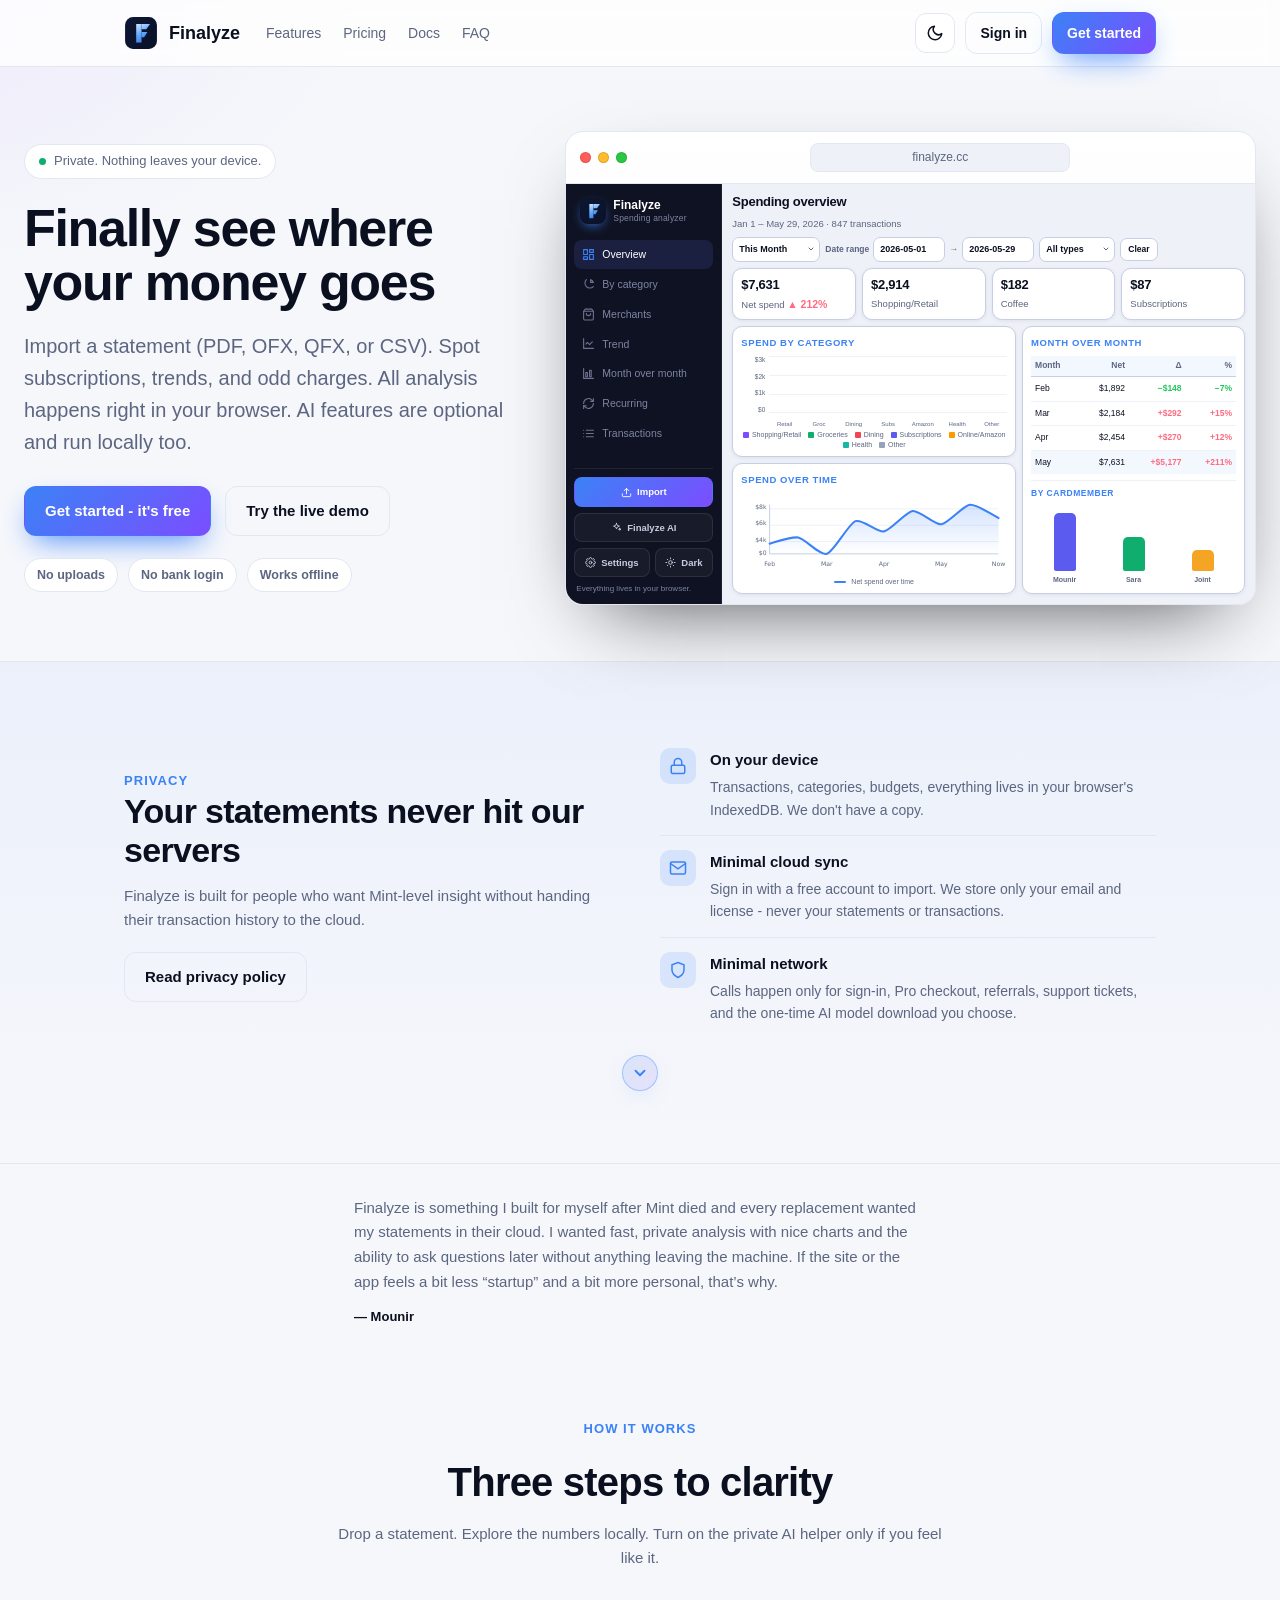
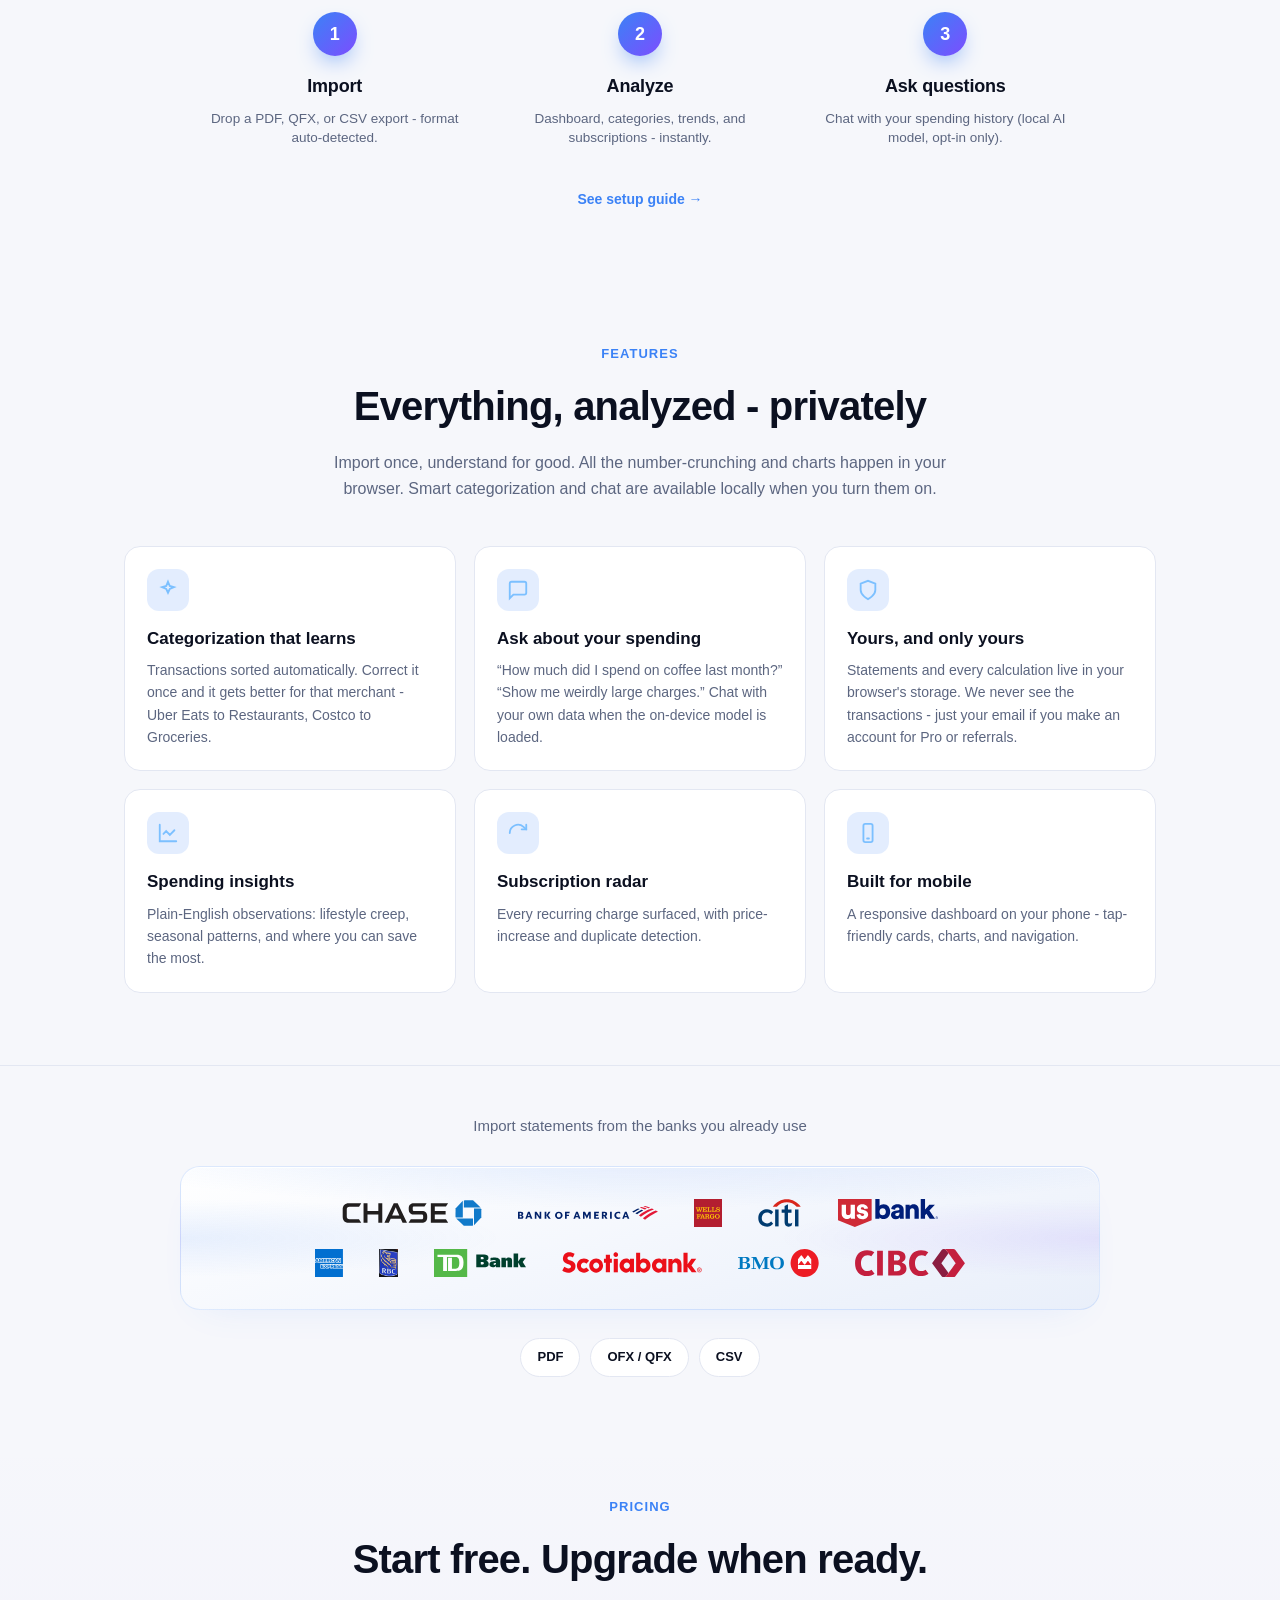
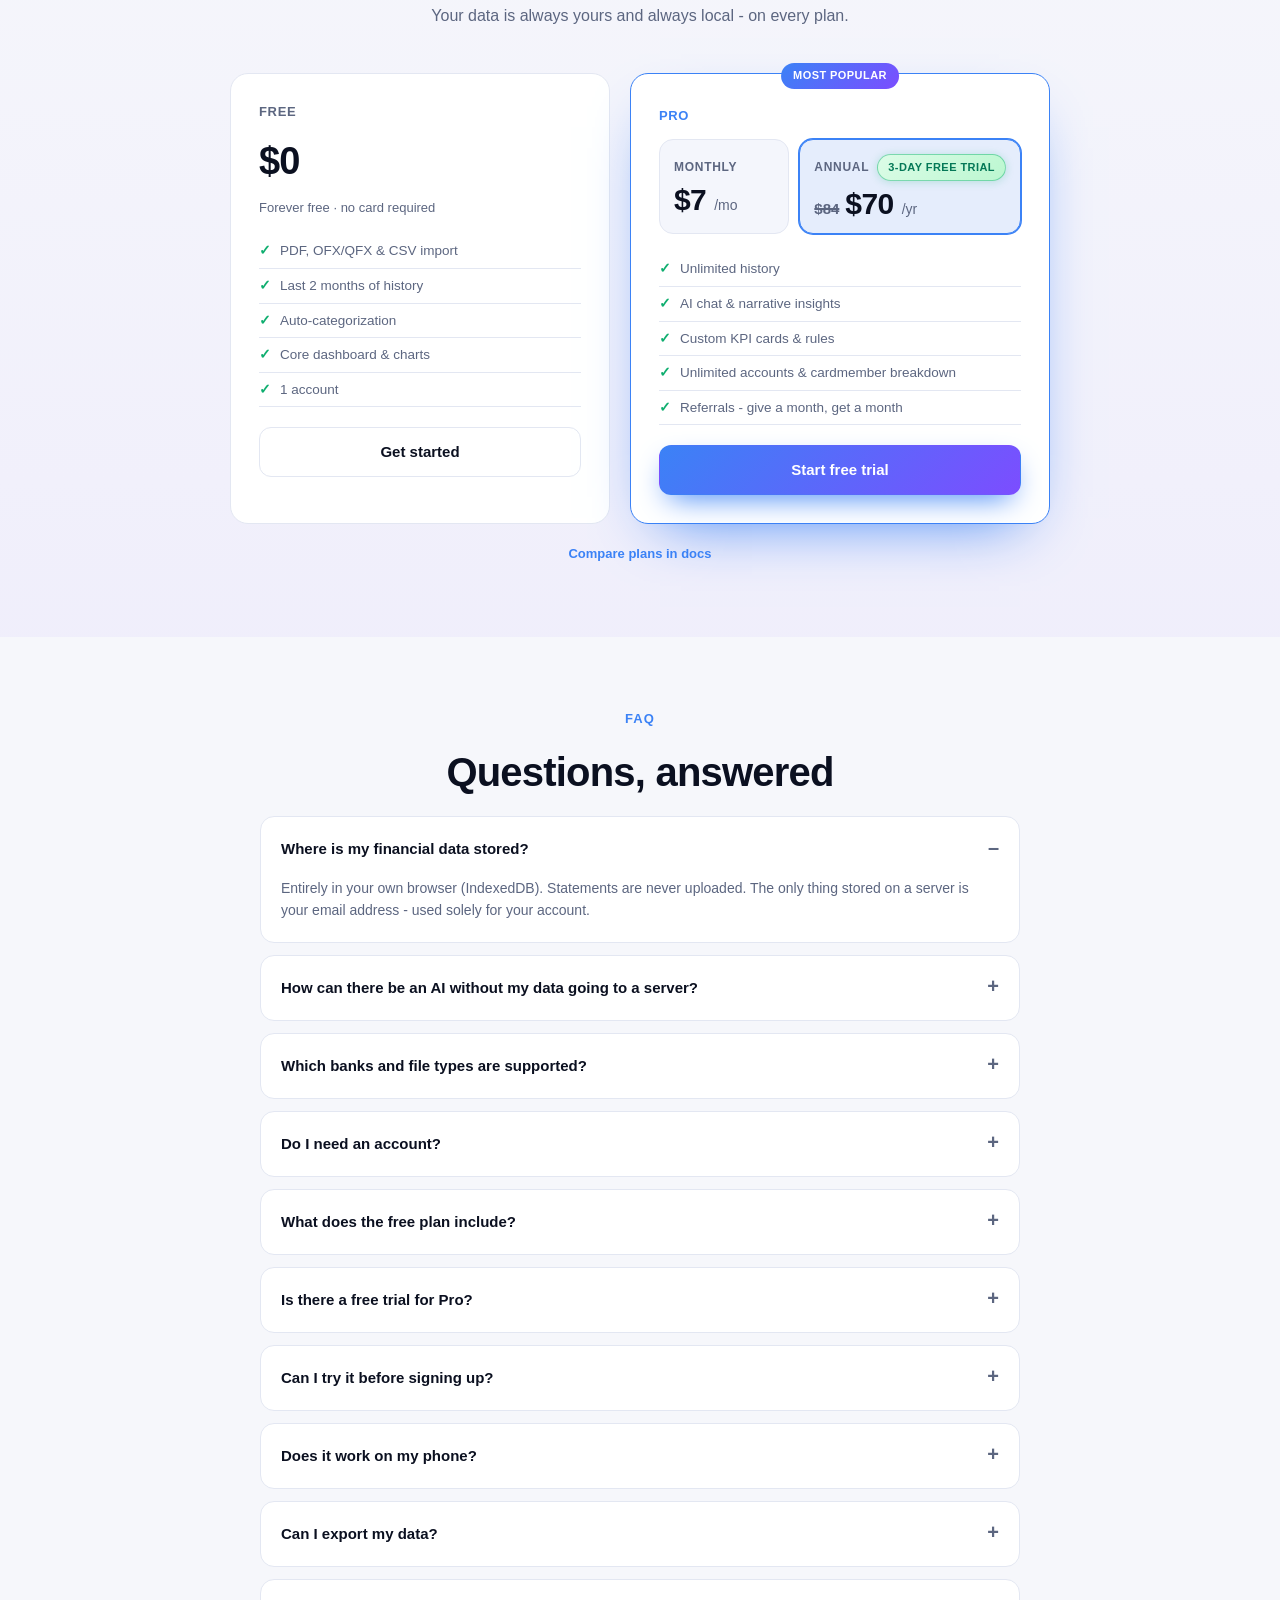
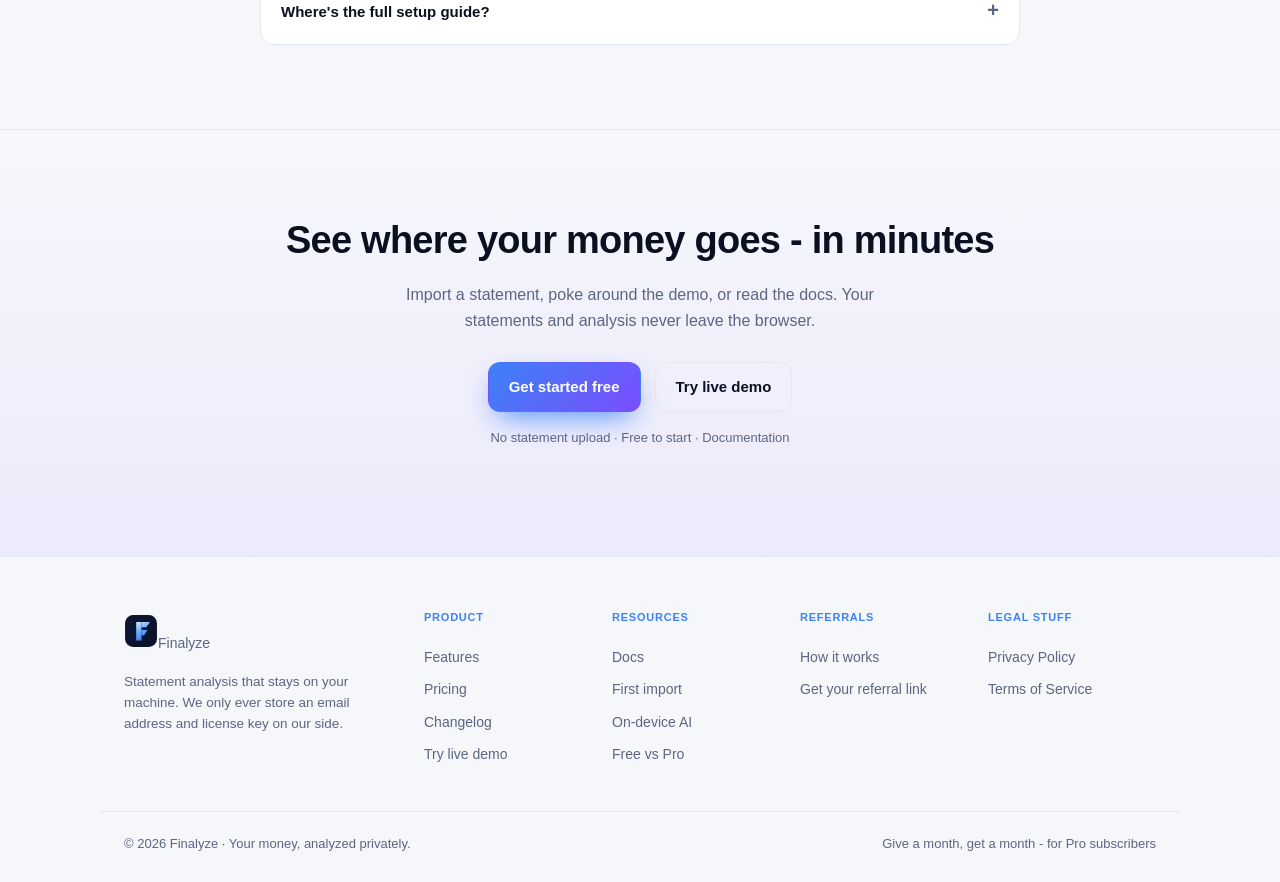
==== index.html @ c2f17f5c "Humanize copy and add maker presence to reduce "AI-generated" perception - Rewrote hero, features, F" ====
<!DOCTYPE html>
<html lang="en">
<head>
  <meta charset="UTF-8" />
  <meta name="viewport" content="width=device-width, initial-scale=1.0" />
  <title>Finalyze - Understand your spending, privately</title>
  <link rel="icon" type="image/svg+xml" href="assets/icon.svg" />
  <meta name="description" content="Analyze your spending from bank and credit card statements. Everything stays on your device - no uploads, no cloud analysis. Optional on-device AI for categorization and insights when you want it." />
  <link rel="canonical" href="https://finalyze.cc/" />
  <meta property="og:title" content="Finalyze - Understand your spending, privately" />
  <meta property="og:description" content="Analyze your spending from bank and credit card statements. Everything stays on your device - no uploads, no cloud analysis. Optional on-device AI for categorization and insights when you want it." />
  <meta property="og:url" content="https://finalyze.cc/" />
  <meta property="og:type" content="website" />
  <meta property="og:image" content="https://finalyze.cc/assets/og.jpg" />
  <meta property="og:image:width" content="1024" />
  <meta property="og:image:height" content="537" />
  <meta property="og:image:alt" content="Finalyze spending dashboard" />
  <meta name="twitter:card" content="summary_large_image" />
  <meta name="twitter:title" content="Finalyze - Understand your spending, privately" />
  <meta name="twitter:description" content="Analyze your spending from bank and credit card statements. Everything stays on your device - no uploads, no cloud analysis. Optional on-device AI for categorization and insights when you want it." />
  <meta name="twitter:image:alt" content="Finalyze spending dashboard" />
  <meta name="twitter:image" content="https://finalyze.cc/assets/og.jpg" />
  <meta name="twitter:image:alt" content="Finalyze - Local AI Spending Analyzer" />
  <meta http-equiv="Content-Security-Policy" content="default-src 'self'; script-src 'self' 'unsafe-inline'; style-src 'self' 'unsafe-inline'; img-src 'self' data:; connect-src 'self' https://*.supabase.co wss://*.supabase.co https://buy.stripe.com https://billing.stripe.com; frame-src https://buy.stripe.com https://billing.stripe.com; base-uri 'self'; form-action 'self'; object-src 'none'" />
  <meta http-equiv="X-Frame-Options" content="SAMEORIGIN" />
  <meta name="referrer" content="strict-origin-when-cross-origin" />
  <meta http-equiv="Permissions-Policy" content="camera=(), microphone=(), geolocation=()" />
  <link rel="stylesheet" href="landing.css?v=15" />
  <!-- hero v7: side-by-side demo with interactive easter-egg chat -->
  <style>
    .appdemo .ad-window {
      display: grid !important;
      grid-template-columns: 156px minmax(0, 1fr) !important;
      align-items: stretch !important;
      height: 420px !important;
      min-height: 420px !important;
      max-height: 420px !important;
      overflow: hidden !important;
      background: #eef1f8 !important;
    }
    .appdemo .ad-side {
      display: flex !important;
      flex-direction: column !important;
      gap: 4px !important;
      background: #0f1222 !important;
      color: #c7cbe0 !important;
      border-right: 1px solid rgba(255, 255, 255, .06) !important;
      padding: 12px 8px 10px !important;
      box-sizing: border-box !important;
      min-height: 100% !important;
    }
    .appdemo .ad-brand {
      display: flex !important;
      align-items: center !important;
      gap: 7px !important;
      padding: 2px 6px 10px !important;
      color: #fff !important;
      font-weight: 700 !important;
      font-size: 12px !important;
      line-height: 1.1 !important;
    }
    .appdemo .ad-brand img {
      width: 26px !important;
      height: 26px !important;
      border-radius: 8px !important;
      flex-shrink: 0 !important;
      box-shadow: 0 4px 12px -4px #3b82f6 !important;
    }
    .appdemo .ad-brand small {
      display: block !important;
      font-weight: 500 !important;
      font-size: 8.5px !important;
      color: #7e84a3 !important;
      margin-top: 2px !important;
      letter-spacing: .02em !important;
    }
    .appdemo .ad-nav-wrap {
      display: flex !important;
      flex-direction: column !important;
      gap: 1px !important;
      margin-top: 2px !important;
    }
    .appdemo .ad-nav {
      display: flex !important;
      align-items: center !important;
      gap: 7px !important;
      padding: 6px 8px !important;
      border-radius: 8px !important;
      font-size: 10.5px !important;
      font-weight: 500 !important;
      color: #7e84a3 !important;
      white-space: nowrap !important;
      overflow: hidden !important;
      text-overflow: ellipsis !important;
    }
    .appdemo .ad-nav svg {
      width: 13px !important;
      height: 13px !important;
      flex-shrink: 0 !important;
      opacity: .85 !important;
    }
    .appdemo .ad-nav-on {
      color: #fff !important;
      background: #1b2040 !important;
    }
    .appdemo .ad-nav-on svg { color: #3b82f6 !important; opacity: 1 !important; }
    .appdemo .ad-side-spacer { flex: 1 1 auto !important; min-height: 6px !important; }
    .appdemo .ad-side-foot {
      border-top: 1px solid rgba(255, 255, 255, .07) !important;
      padding-top: 8px !important;
      display: flex !important;
      flex-direction: column !important;
      gap: 6px !important;
    }
    .appdemo .ad-side-actions { display: flex !important; gap: 5px !important; }
    .appdemo .ad-btn {
      display: flex !important;
      align-items: center !important;
      justify-content: center !important;
      gap: 5px !important;
      padding: 6px 8px !important;
      border-radius: 8px !important;
      font-size: 9.5px !important;
      font-weight: 600 !important;
      border: 1px solid rgba(255, 255, 255, .09) !important;
      white-space: nowrap !important;
      flex: 1 1 auto !important;
      min-width: 0 !important;
    }
    .appdemo .ad-btn svg { width: 11px !important; height: 11px !important; flex-shrink: 0 !important; }
    .appdemo .ad-btn-primary {
      background: linear-gradient(135deg, #3b82f6, #7c4dff) !important;
      color: #fff !important;
      border-color: transparent !important;
    }
    .appdemo .ad-btn-ghost {
      background: rgba(255, 255, 255, .04) !important;
      color: #c7cbe0 !important;
    }
    .appdemo .ad-side-note {
      font-size: 8px !important;
      line-height: 1.4 !important;
      color: #7e84a3 !important;
      margin: 0 !important;
      padding: 0 2px !important;
    }
    .appdemo .ad-main {
      display: flex !important;
      flex-direction: column !important;
      min-width: 0 !important;
      width: auto !important;
      height: 100% !important;
      box-sizing: border-box !important;
      padding: 8px 10px 10px !important;
      position: relative !important;
      overflow: hidden !important;
    }
    .appdemo .ad-window { position: relative !important; }
    .appdemo .ad-page-head { margin-bottom: 6px !important; flex-shrink: 0 !important; }
    .appdemo .ad-page-head h2 {
      margin: 0 !important;
      font-size: 13px !important;
      font-weight: 750 !important;
      letter-spacing: -.02em !important;
      color: #0b1020 !important;
    }
    .appdemo .ad-head-sub {
      margin-top: 3px !important;
      font-size: 9.5px !important;
      color: #5c6680 !important;
    }
    .appdemo .ad-filters {
      display: flex !important;
      flex-wrap: wrap !important;
      align-items: center !important;
      gap: 5px !important;
      margin-top: 6px !important;
    }
    .appdemo .ad-filter-select {
      font: inherit !important;
      font-size: 9px !important;
      font-weight: 600 !important;
      min-width: 0 !important;
      padding: 4px 16px 4px 6px !important;
      border: 1px solid #c7cfe6 !important;
      border-radius: 7px !important;
      color: #0b1020 !important;
      appearance: none !important;
      -webkit-appearance: none !important;
      background-color: #fff !important;
      background-image: url("data:image/svg+xml,%3Csvg xmlns='http://www.w3.org/2000/svg' width='8' height='8' viewBox='0 0 24 24' fill='none' stroke='%235c6680' stroke-width='3' stroke-linecap='round' stroke-linejoin='round'%3E%3Cpath d='m6 9 6 6 6-6'/%3E%3C/svg%3E") !important;
      background-repeat: no-repeat !important;
      background-position: right 4px center !important;
      background-size: 8px !important;
    }
    .appdemo .ad-filter-input {
      font: inherit !important;
      font-size: 9px !important;
      font-weight: 600 !important;
      padding: 4px 6px !important;
      border: 1px solid #c7cfe6 !important;
      border-radius: 7px !important;
      background: #fff !important;
      color: #0b1020 !important;
      min-height: 0 !important;
    }
    .appdemo .ad-filter-preset { min-width: 88px !important; }
    .appdemo .ad-filter-flow { min-width: 76px !important; }
    .appdemo .ad-filter-dates {
      display: flex !important;
      align-items: center !important;
      gap: 4px !important;
      flex-wrap: wrap !important;
    }
    .appdemo .ad-filter-label {
      font-size: 8.5px !important;
      font-weight: 700 !important;
      color: #5c6680 !important;
    }
    .appdemo .ad-filter-sep { color: #5c6680 !important; font-size: 9px !important; }
    .appdemo .ad-filter-input { width: 72px !important; }
    .appdemo .ad-filter-btn {
      font: inherit !important;
      font-size: 8.5px !important;
      font-weight: 600 !important;
      padding: 4px 7px !important;
      border: 1px solid #c7cfe6 !important;
      border-radius: 7px !important;
      background: #fff !important;
      color: #0b1020 !important;
    }
    .appdemo .ad-ai-popup {
      position: absolute !important;
      right: 10px !important;
      bottom: 10px !important;
      left: 166px !important;
      z-index: 6 !important;
      display: flex !important;
      justify-content: flex-end !important;
      align-items: flex-end !important;
      pointer-events: none !important;
      transition: opacity .2s ease, visibility .2s ease !important;
    }
    .appdemo .ad-ai-panel {
      width: min(72%, 320px) !important;
      background: #fff !important;
      border: 1px solid #c7cfe6 !important;
      border-radius: 12px !important;
      box-shadow: 0 18px 44px -12px rgba(11, 16, 32, .35) !important;
      display: flex !important;
      flex-direction: column !important;
      overflow: hidden !important;
      pointer-events: auto !important;
    }
    .appdemo .ad-ai-tabs {
      display: flex !important;
      align-items: center !important;
      gap: 3px !important;
      padding: 6px 8px !important;
      border-bottom: 1px solid #c7cfe6 !important;
      background: #f8f9fd !important;
      flex-shrink: 0 !important;
    }
    .appdemo .ad-ai-brand {
      font-size: 9.5px !important;
      font-weight: 700 !important;
      color: #0b1020 !important;
      margin-right: 4px !important;
      white-space: nowrap !important;
    }
    .appdemo .ad-ai-tab,
    .appdemo .ad-ai-close,
    .appdemo .ad-ai-form button,
    .appdemo .ad-ai-open,
    .appdemo .ad-demo-theme { cursor: pointer !important; }
    .appdemo .ad-ai-tab {
      font: inherit !important;
      border: none !important;
      background: none !important;
      font-weight: 600 !important;
      padding: 3px 6px !important;
      border-radius: 6px !important;
      color: #5c6680 !important;
      white-space: nowrap !important;
    }
    .appdemo .ad-ai-tab-on {
      background: #3b82f6 !important;
      color: #fff !important;
    }
    .appdemo .ad-ai-close {
      margin-left: auto !important;
      font: inherit !important;
      border: none !important;
      background: none !important;
      font-size: 14px !important;
      line-height: 1 !important;
      color: #5c6680 !important;
      padding: 0 2px !important;
    }
    .appdemo .ad-ai-body {
      flex: 1 1 auto !important;
      min-height: 0 !important;
      padding: 8px !important;
      display: flex !important;
      flex-direction: column !important;
      gap: 6px !important;
      overflow: hidden !important;
    }
    .appdemo .ad-ai-log {
      flex: 1 1 auto !important;
      min-height: 0 !important;
      overflow-y: auto !important;
      -webkit-overflow-scrolling: touch !important;
      display: flex !important;
      flex-direction: column !important;
      gap: 6px !important;
    }
    .appdemo .ad-ai-msg {
      max-width: 88% !important;
      padding: 5px 8px !important;
      border-radius: 10px !important;
      font-size: 9px !important;
      line-height: 1.45 !important;
    }
    .appdemo .ad-ai-msg.typing {
      color: #5c6680 !important;
      font-style: italic !important;
    }
    .appdemo .ad-ai-popup.is-hidden { opacity: 0 !important; visibility: hidden !important; pointer-events: none !important; }
    .appdemo .ad-ai-popup:not(.is-hidden) {
      left: 162px !important;
      right: 4px !important;
      top: 4px !important;
      bottom: 4px !important;
      align-items: stretch !important;
      justify-content: stretch !important;
      background: rgba(11, 16, 32, .08) !important;
      pointer-events: auto !important;
    }
    .appdemo .ad-ai-popup.is-hidden .ad-ai-panel { transform: translateY(6px) scale(.98) !important; }
    .appdemo .ad-ai-popup:not(.is-hidden) .ad-ai-panel {
      width: 100% !important;
      height: 100% !important;
      max-width: none !important;
      border-radius: 10px !important;
      box-shadow: 0 12px 32px -8px rgba(11, 16, 32, .35) !important;
    }
    .appdemo .ad-ai-panel { transition: transform .2s ease !important; }
    .appdemo .ad-ai-insights {
      margin: 0 !important;
      padding-left: 14px !important;
      font-size: 9px !important;
      line-height: 1.5 !important;
      color: #0b1020 !important;
    }
    .appdemo .ad-ai-insights li { margin-bottom: 4px !important; }
    .appdemo .ad-ai-models {
      font-size: 9px !important;
      line-height: 1.5 !important;
      color: #5c6680 !important;
      margin: 0 !important;
    }
    .appdemo .ad-ai-models a { color: #3b82f6 !important; font-weight: 600 !important; }
    #adAiChatView {
      display: flex !important;
      flex-direction: column !important;
      gap: 6px !important;
      flex: 1 1 auto !important;
      min-height: 0 !important;
    }
    .appdemo .ad-ai-msg.user {
      align-self: flex-end !important;
      background: #3b82f6 !important;
      color: #fff !important;
      border-bottom-right-radius: 3px !important;
    }
    .appdemo .ad-ai-msg.bot {
      align-self: flex-start !important;
      background: #eef1f8 !important;
      color: #0b1020 !important;
      border-bottom-left-radius: 3px !important;
    }
    .appdemo .ad-ai-msg.bot a { color: #3b82f6 !important; font-weight: 600 !important; }
    .appdemo .ad-ai-msg b { font-weight: 700 !important; }
    .appdemo .ad-ai-form {
      display: flex !important;
      gap: 5px !important;
      flex-shrink: 0 !important;
    }
    .appdemo .ad-ai-form input {
      flex: 1 1 auto !important;
      min-width: 0 !important;
      font: inherit !important;
      font-size: 9px !important;
      padding: 5px 7px !important;
      border: 1px solid #c7cfe6 !important;
      border-radius: 8px !important;
      background: #fff !important;
      color: #0b1020 !important;
    }
    .appdemo .ad-ai-form button {
      font: inherit !important;
      font-size: 8.5px !important;
      font-weight: 700 !important;
      padding: 5px 8px !important;
      border: none !important;
      border-radius: 8px !important;
      background: linear-gradient(135deg, #3b82f6, #7c4dff) !important;
      color: #fff !important;
      white-space: nowrap !important;
    }
    .appdemo .ad-kpis {
      display: grid !important;
      grid-template-columns: repeat(4, minmax(0, 1fr)) !important;
      gap: 6px !important;
      width: 100% !important;
      flex-shrink: 0 !important;
    }
    .appdemo .ad-kpi,
    .appdemo .ad-panel {
      display: block !important;
      opacity: 1 !important;
      visibility: visible !important;
      background: #fff !important;
      border: 1px solid #c7cfe6 !important;
      border-radius: 10px !important;
      min-height: 0 !important;
    }
    .appdemo .ad-kpi { padding: 6px 8px !important; }
    .appdemo .ad-v { color: #0b1020 !important; font-size: 15px !important; font-weight: 800 !important; }
    .appdemo .ad-l { color: #5c6680 !important; font-size: 9.5px !important; margin-top: 1px !important; }
    .appdemo .ad-ph { color: #3b82f6 !important; font-size: 9.5px !important; font-weight: 700 !important; margin-bottom: 6px !important; }
    .appdemo .ad-row {
      display: grid !important;
      grid-template-columns: 1.12fr 0.88fr !important;
      gap: 6px !important;
      margin-top: 6px !important;
      flex: 1 1 auto !important;
      min-height: 0 !important;
    }
    .appdemo .ad-charts-col {
      display: flex !important;
      flex-direction: column !important;
      gap: 6px !important;
      min-height: 0 !important;
    }
    .appdemo .ad-charts-col .ad-panel {
      flex: 1 1 0 !important;
      display: flex !important;
      flex-direction: column !important;
    }
    .appdemo .ad-panel { padding: 8px !important; min-height: 0 !important; overflow: hidden !important; }
    .appdemo .ad-bars {
      display: flex !important;
      flex: 1 1 auto !important;
      height: auto !important;
      min-height: 36px !important;
      gap: 4px !important;
      align-items: flex-end !important;
      position: relative !important;
      z-index: 1 !important;
    }
    .appdemo .ad-bars span {
      display: block !important;
      flex: 1 !important;
      border-radius: 5px 5px 2px 2px !important;
      background: var(--bar, linear-gradient(180deg, #7c4dff, #3b82f6)) !important;
    }
    .appdemo .ad-chart-plot {
      display: grid !important;
      grid-template-columns: 24px 1fr !important;
      gap: 4px !important;
      flex: 1 1 auto !important;
      min-height: 0 !important;
    }
    .appdemo .ad-y-axis {
      display: flex !important;
      flex-direction: column !important;
      justify-content: space-between !important;
      align-items: flex-end !important;
      padding: 1px 0 14px !important;
      font-size: 6.5px !important;
      line-height: 1 !important;
      color: #5c6680 !important;
      font-variant-numeric: tabular-nums !important;
    }
    .appdemo .ad-bar-plot {
      display: flex !important;
      flex-direction: column !important;
      min-width: 0 !important;
      min-height: 0 !important;
      position: relative !important;
    }
    .appdemo .ad-bar-grid {
      position: absolute !important;
      left: 0 !important;
      right: 0 !important;
      top: 0 !important;
      bottom: 14px !important;
      display: flex !important;
      flex-direction: column !important;
      justify-content: space-between !important;
      pointer-events: none !important;
    }
    .appdemo .ad-bar-grid span {
      border-top: 1px solid #eef1f8 !important;
      height: 0 !important;
    }
    .appdemo .ad-x-axis {
      display: flex !important;
      gap: 4px !important;
      margin-top: 3px !important;
      flex-shrink: 0 !important;
    }
    .appdemo .ad-x-axis span {
      flex: 1 !important;
      font-size: 6px !important;
      line-height: 1.1 !important;
      color: #5c6680 !important;
      text-align: center !important;
      overflow: hidden !important;
      text-overflow: ellipsis !important;
      white-space: nowrap !important;
    }
    .appdemo .ad-chart-legend {
      display: flex !important;
      align-items: center !important;
      justify-content: center !important;
      width: 100% !important;
      gap: 5px !important;
      margin-top: 4px !important;
      font-size: 7px !important;
      line-height: 1 !important;
      color: #5c6680 !important;
      flex-shrink: 0 !important;
    }
    .appdemo .ad-chart-legend-cats {
      flex-wrap: wrap !important;
      justify-content: center !important;
      gap: 3px 7px !important;
      row-gap: 3px !important;
    }
    .appdemo .ad-chart-legend-cats > span {
      display: inline-flex !important;
      align-items: center !important;
      gap: 3px !important;
      white-space: nowrap !important;
    }
    .appdemo .ad-legend-swatch {
      display: inline-block !important;
      flex-shrink: 0 !important;
      width: 6px !important;
      height: 6px !important;
      border-radius: 1px !important;
    }
    .appdemo .ad-legend-swatch.ad-legend-line {
      width: 12px !important;
      height: 0 !important;
      border-top: 2px solid #3b82f6 !important;
      border-radius: 1px !important;
    }
    .appdemo[data-theme="dark"] .ad-y-axis,
    .appdemo[data-theme="dark"] .ad-x-axis span,
    .appdemo[data-theme="dark"] .ad-chart-legend { color: #94a0c0 !important; }
    .appdemo[data-theme="dark"] .ad-bar-grid span { border-color: #1f2845 !important; }
    .appdemo[data-theme="dark"] .ad-legend-swatch.ad-legend-line { border-color: #7cc0ff !important; }
    .appdemo .ad-line-chart {
      display: block !important;
      width: 100% !important;
      flex: 1 1 auto !important;
      height: auto !important;
      min-height: 52px !important;
    }
    .appdemo .ad-line-chart .ad-axis-grid line {
      stroke: #eef1f8 !important;
      stroke-width: 1 !important;
      vector-effect: non-scaling-stroke !important;
    }
    .appdemo .ad-line-chart .ad-axis-line {
      stroke: #c7cfe6 !important;
      stroke-width: 1 !important;
      vector-effect: non-scaling-stroke !important;
    }
    .appdemo .ad-line-chart .ad-axis-y,
    .appdemo .ad-line-chart .ad-axis-x {
      fill: #5c6680 !important;
      font-size: 6px !important;
      font-family: system-ui, -apple-system, sans-serif !important;
    }
    .appdemo .ad-line-chart .ad-axis-y { text-anchor: end !important; }
    .appdemo .ad-line-chart .ad-axis-x { text-anchor: middle !important; }
    .appdemo[data-theme="dark"] .ad-line-chart .ad-axis-grid line { stroke: #1f2845 !important; }
    .appdemo[data-theme="dark"] .ad-line-chart .ad-axis-line { stroke: #2a3558 !important; }
    .appdemo[data-theme="dark"] .ad-line-chart .ad-axis-y,
    .appdemo[data-theme="dark"] .ad-line-chart .ad-axis-x { fill: #94a0c0 !important; }
    .appdemo .ad-line-chart .ad-line-fill {
      fill: url(#adLineFill) !important;
      opacity: 1 !important;
    }
    .appdemo .ad-line-chart .ad-line-stroke {
      fill: none !important;
      stroke: #3b82f6 !important;
      stroke-width: 2 !important;
      stroke-linecap: round !important;
      stroke-linejoin: round !important;
    }
    @media (prefers-reduced-motion: reduce) {
      .appdemo .ad-line-chart .ad-line-stroke { transition: none !important; }
      .appdemo .ad-line-chart .ad-line-fill { transition: none !important; }
    }
    .appdemo[data-theme="dark"] .ad-line-chart .ad-line-stroke { stroke: #7cc0ff !important; }
    .appdemo .ad-mom {
      display: flex !important;
      flex-direction: column !important;
    }
    .appdemo .ad-mom-table-wrap { flex: 0 0 auto !important; overflow: hidden !important; }
    .appdemo .ad-mom-table {
      width: 100% !important;
      border-collapse: collapse !important;
      font-size: 8.5px !important;
    }
    .appdemo .ad-mom-table th {
      text-align: left !important;
      font-weight: 700 !important;
      color: #5c6680 !important;
      padding: 3px 4px !important;
      border-bottom: 1px solid #c7cfe6 !important;
    }
    .appdemo .ad-mom-table th.num,
    .appdemo .ad-mom-table td.num { text-align: right !important; font-variant-numeric: tabular-nums !important; }
    .appdemo .ad-mom-table td {
      padding: 5px 4px !important;
      color: #0b1020 !important;
      border-bottom: 1px solid #eef1f8 !important;
    }
    .appdemo .ad-mom-table tr:last-child td { border-bottom: none !important; }
    .appdemo .ad-mom-table tr:last-child { background: rgba(59, 130, 246, .06) !important; }
    .appdemo .ad-mom-table .up { color: #ff6b81 !important; font-weight: 700 !important; }
    .appdemo .ad-mom-table .down { color: #22c55e !important; font-weight: 700 !important; }
    .appdemo[data-theme="dark"] .ad-mom-table th { color: #94a0c0 !important; border-color: #1f2845 !important; }
    .appdemo[data-theme="dark"] .ad-mom-table td { color: #eef1fb !important; border-color: #1f2845 !important; }
    .appdemo[data-theme="dark"] .ad-mom-table tr:last-child { background: rgba(59, 130, 246, .12) !important; }
    .appdemo .ad-cm-wrap {
      flex: 1 1 auto !important;
      min-height: 0 !important;
      display: flex !important;
      flex-direction: column !important;
      margin-top: 6px !important;
      padding-top: 6px !important;
      border-top: 1px solid #eef1f8 !important;
    }
    .appdemo .ad-ph-sm { margin-bottom: 4px !important; font-size: 8.5px !important; }
    .appdemo .ad-cm-bars {
      display: flex !important;
      align-items: flex-end !important;
      justify-content: space-around !important;
      gap: 6px !important;
      flex: 1 1 auto !important;
      min-height: 52px !important;
      padding: 0 2px !important;
    }
    .appdemo .ad-cm-bar {
      flex: 1 1 0 !important;
      display: flex !important;
      flex-direction: column !important;
      align-items: center !important;
      min-width: 0 !important;
      min-height: 0 !important;
      height: 100% !important;
    }
    .appdemo .ad-cm-track {
      flex: 1 1 auto !important;
      width: 100% !important;
      max-width: 22px !important;
      min-height: 0 !important;
      display: flex !important;
      align-items: flex-end !important;
    }
    .appdemo .ad-cm-fill {
      display: block !important;
      width: 100% !important;
      border-radius: 5px 5px 2px 2px !important;
      min-height: 4px !important;
    }
    .appdemo .ad-cm-label {
      font-size: 7px !important;
      font-weight: 600 !important;
      color: #5c6680 !important;
      margin-top: 3px !important;
      text-align: center !important;
      overflow: hidden !important;
      text-overflow: ellipsis !important;
      white-space: nowrap !important;
      width: 100% !important;
    }
    .appdemo[data-theme="dark"] .ad-cm-wrap { border-color: #1f2845 !important; }
    .appdemo[data-theme="dark"] .ad-cm-label { color: #94a0c0 !important; }
    .appdemo[data-theme="dark"] .ad-window { background: #0b1124 !important; }
    .appdemo[data-theme="dark"] .ad-kpi,
    .appdemo[data-theme="dark"] .ad-panel {
      background: #111831 !important;
      border-color: #1f2845 !important;
    }
    .appdemo[data-theme="dark"] .ad-v { color: #eef1fb !important; }
    .appdemo[data-theme="dark"] .ad-l { color: #94a0c0 !important; }
    .appdemo[data-theme="dark"] .ad-page-head h2 { color: #eef1fb !important; }
    .appdemo[data-theme="dark"] .ad-head-sub,
    .appdemo[data-theme="dark"] .ad-filter-label,
    .appdemo[data-theme="dark"] .ad-filter-sep { color: #94a0c0 !important; }
    .appdemo[data-theme="dark"] .ad-filter-select {
      background-color: #111831 !important;
      border-color: #1f2845 !important;
      color: #eef1fb !important;
      background-image: url("data:image/svg+xml,%3Csvg xmlns='http://www.w3.org/2000/svg' width='8' height='8' viewBox='0 0 24 24' fill='none' stroke='%23eef1fb' stroke-width='3' stroke-linecap='round' stroke-linejoin='round'%3E%3Cpath d='m6 9 6 6 6-6'/%3E%3C/svg%3E") !important;
    }
    .appdemo[data-theme="dark"] .ad-filter-select option {
      background: #111831 !important;
      color: #eef1fb !important;
    }
    .appdemo[data-theme="dark"] .ad-filter-input,
    .appdemo[data-theme="dark"] .ad-filter-btn {
      background: #111831 !important;
      border-color: #1f2845 !important;
      color: #eef1fb !important;
    }
    .appdemo[data-theme="dark"] .ad-ai-panel {
      background: #111831 !important;
      border-color: #1f2845 !important;
    }
    .appdemo[data-theme="dark"] .ad-ai-tabs { background: #0b1124 !important; border-color: #1f2845 !important; }
    .appdemo[data-theme="dark"] .ad-ai-brand { color: #eef1fb !important; }
    .appdemo[data-theme="dark"] .ad-ai-tab { color: #94a0c0 !important; }
    .appdemo[data-theme="dark"] .ad-ai-msg.bot { background: #1b2040 !important; color: #eef1fb !important; }
    .appdemo[data-theme="dark"] .ad-ai-insights { color: #eef1fb !important; }
    .appdemo[data-theme="dark"] .ad-ai-models { color: #94a0c0 !important; }
    .appdemo[data-theme="dark"] .ad-ai-form input {
      background: #0b1124 !important;
      border-color: #1f2845 !important;
      color: #eef1fb !important;
    }

    /* Side-by-side hero (demo on the right) */
    .hero.hero-split { padding: 64px 0 56px; text-align: left; }
    .hero.hero-split .wrap { max-width: 1380px; }
    .hero-split-grid {
      display: grid;
      grid-template-columns: minmax(0, 1fr) minmax(0, 1.4fr);
      gap: clamp(28px, 4vw, 48px);
      align-items: center;
    }
    .hero-copy .pill { margin-bottom: 22px; }
    .hero-copy .lead { margin: 0 0 28px; max-width: 34rem; }
    .hero-copy .cta { justify-content: flex-start; }
    .hero-copy .trust-chips { justify-content: flex-start; margin-top: 22px; }
    .hero-copy h1 { font-size: clamp(32px, 4.2vw, 52px); }
    .hero-split .appdemo {
      margin: 0;
      max-width: none;
      width: 100%;
      box-shadow: 0 32px 80px -36px rgba(0, 0, 0, .75);
      overflow: hidden;
    }
    .hero-split .ad-v { font-size: 13px !important; }
    .hero-split .appdemo .ad-kpis { grid-template-columns: repeat(4, minmax(0, 1fr)) !important; }
    .hero-split .appdemo .ad-row { grid-template-columns: 1.12fr 0.88fr !important; }
    @media (max-width: 900px) {
      .hero.hero-split { text-align: center; }
      .hero-split-grid { grid-template-columns: 1fr; gap: 36px; }
      .hero-copy .cta, .hero-copy .trust-chips { justify-content: center; }
      .hero-copy .lead { margin-left: auto; margin-right: auto; }
      .hero-split .appdemo { max-width: 784px; margin: 0 auto; }
      .hero-split .appdemo .ad-window { grid-template-columns: 1fr !important; }
      .hero-split .appdemo .ad-side { display: none !important; }
      .hero-split .appdemo .ad-ai-popup:not(.is-hidden) { left: 4px !important; }
    }

    /* Compact how-it-works section */
    #how-it-works.block { padding: 44px 0 !important; }
    #how-it-works .title { margin-bottom: 8px !important; }
    #how-it-works .sub { margin-bottom: 24px !important; font-size: 15px !important; }
    #how-it-works .steps { gap: 16px !important; }
    #how-it-works .step { padding: 18px 16px !important; }
    #how-it-works .step p { font-size: 13.5px !important; line-height: 1.45 !important; margin-bottom: 0 !important; }
    #how-it-works .section-link { margin-top: 20px !important; }
    #privacy .scroll-cue { margin-top: 16px !important; }
    #how-it-works .scroll-cue { margin-top: 16px !important; }
    #features .scroll-cue { margin-top: 28px !important; }
  </style>
  <script>
    (function () {
      try { document.documentElement.dataset.theme = localStorage.getItem('finalyze.theme') || 'light'; }
      catch (e) { document.documentElement.dataset.theme = 'light'; }
    })();
  </script>
</head>
<body>
  <script src="js/escape.js"></script>
  <script src="js/config.js"></script>
  <script src="js/referral.js"></script>

  <nav>
    <div class="wrap">
      <a class="brand" href="#top"><img src="assets/icon.svg" alt="" />Finalyze</a>
      <div class="links">
        <a href="#features">Features</a>
        <a href="#pricing">Pricing</a>
        <a href="/docs/">Docs</a>
        <a href="#faq">FAQ</a>
      </div>
      <div class="spacer"></div>
      <div class="nav-actions">
        <button class="menu-btn" id="menuBtn" type="button" aria-label="Open menu" aria-expanded="false">
          <svg viewBox="0 0 24 24" fill="none" stroke="currentColor" stroke-width="2" stroke-linecap="round"><line x1="3" y1="6" x2="21" y2="6"/><line x1="3" y1="12" x2="21" y2="12"/><line x1="3" y1="18" x2="21" y2="18"/></svg>
        </button>
        <button class="theme-toggle" id="themeToggle" title="Toggle light / dark" aria-label="Toggle theme"></button>
        <a class="btn ghost sm" href="/app?signin=1">Sign in</a>
        <a class="btn primary sm" id="navSignup" href="/app?signup=1">Get started</a>
      </div>
    </div>
    <div class="nav-drawer" id="navDrawer" hidden>
      <a href="#features">Features</a>
      <a href="#pricing">Pricing</a>
      <a href="/docs/">Docs</a>
      <a href="#faq">FAQ</a>
      <a href="/app?signin=1">Sign in</a>
    </div>
  </nav>

  <header class="hero hero-split" id="top">
    <div class="wrap">
      <div class="hero-split-grid">
        <div class="hero-copy">
          <span class="pill"><span class="dot"></span> Private. Nothing leaves your device.</span>
          <h1>Finally see where<br>your money goes</h1>
          <p class="lead">Import a statement (PDF, OFX, QFX, or CSV). Spot subscriptions, trends, and odd charges. All analysis happens right in your browser. AI features are optional and run locally too.</p>
          <div class="cta">
            <a class="btn primary" id="ctaSignup" href="/app?signup=1">Get started - it's free</a>
            <a class="btn ghost" href="/app?demo=1">Try the live demo</a>
          </div>
          <div class="trust-chips">
            <span class="chip">No uploads</span>
            <span class="chip">No bank login</span>
            <span class="chip">Works offline</span>
          </div>
        </div>

        <div class="appdemo" id="how">
          <script>(function(){var el=document.currentScript.parentElement;el.dataset.theme=document.documentElement.dataset.theme||'light';})();</script>
          <div class="ad-chrome"><span class="ad-dots"><i></i><i></i><i></i></span><span class="ad-url">finalyze.cc</span></div>
          <div class="ad-window">
            <aside class="ad-side" aria-hidden="true">
              <div class="ad-brand">
                <img src="assets/icon.svg" alt="" width="26" height="26" />
                <span>Finalyze<small>Spending analyzer</small></span>
              </div>
              <div class="ad-nav-wrap">
                <div class="ad-nav ad-nav-on"><svg viewBox="0 0 24 24" fill="none" stroke="currentColor" stroke-width="2" stroke-linecap="round" stroke-linejoin="round"><rect x="3" y="3" width="7" height="9"/><rect x="14" y="3" width="7" height="5"/><rect x="14" y="12" width="7" height="9"/><rect x="3" y="16" width="7" height="5"/></svg>Overview</div>
                <div class="ad-nav"><svg viewBox="0 0 24 24" fill="none" stroke="currentColor" stroke-width="2" stroke-linecap="round" stroke-linejoin="round"><path d="M21 15.9A9 9 0 1 1 8.1 3"/><path d="M21 8.1A9 9 0 0 0 15.9 3V8.1z"/></svg>By category</div>
                <div class="ad-nav"><svg viewBox="0 0 24 24" fill="none" stroke="currentColor" stroke-width="2" stroke-linecap="round" stroke-linejoin="round"><path d="M6 2 3 6v14a2 2 0 0 0 2 2h14a2 2 0 0 0 2-2V6l-3-4z"/><path d="M3 6h18"/><path d="M16 10a4 4 0 0 1-8 0"/></svg>Merchants</div>
                <div class="ad-nav"><svg viewBox="0 0 24 24" fill="none" stroke="currentColor" stroke-width="2" stroke-linecap="round" stroke-linejoin="round"><path d="M3 3v18h18"/><path d="m19 9-5 5-4-4-3 3"/></svg>Trend</div>
                <div class="ad-nav"><svg viewBox="0 0 24 24" fill="none" stroke="currentColor" stroke-width="2" stroke-linecap="round" stroke-linejoin="round"><path d="M3 3v18h18"/><rect x="7" y="10" width="3" height="8"/><rect x="14" y="6" width="3" height="12"/></svg>Month over month</div>
                <div class="ad-nav"><svg viewBox="0 0 24 24" fill="none" stroke="currentColor" stroke-width="2" stroke-linecap="round" stroke-linejoin="round"><path d="M3 12a9 9 0 0 1 15-6.7L21 8"/><path d="M21 3v5h-5"/><path d="M21 12a9 9 0 0 1-15 6.7L3 16"/><path d="M3 21v-5h5"/></svg>Recurring</div>
                <div class="ad-nav"><svg viewBox="0 0 24 24" fill="none" stroke="currentColor" stroke-width="2" stroke-linecap="round" stroke-linejoin="round"><line x1="8" y1="6" x2="21" y2="6"/><line x1="8" y1="12" x2="21" y2="12"/><line x1="8" y1="18" x2="21" y2="18"/><line x1="3" y1="6" x2="3.01" y2="6"/><line x1="3" y1="12" x2="3.01" y2="12"/><line x1="3" y1="18" x2="3.01" y2="18"/></svg>Transactions</div>
              </div>
              <div class="ad-side-spacer"></div>
              <div class="ad-side-foot">
                <div class="ad-btn ad-btn-primary"><svg viewBox="0 0 24 24" fill="none" stroke="currentColor" stroke-width="2" stroke-linecap="round" stroke-linejoin="round"><path d="M21 15v4a2 2 0 0 1-2 2H5a2 2 0 0 1-2-2v-4"/><polyline points="17 8 12 3 7 8"/><line x1="12" y1="3" x2="12" y2="15"/></svg>Import</div>
                <div class="ad-btn ad-btn-ghost ad-ai-open" id="adAiOpen" role="button" tabindex="0"><svg viewBox="0 0 24 24" fill="none" stroke="currentColor" stroke-width="2" stroke-linecap="round" stroke-linejoin="round"><path d="M12 3l1.9 4.6L18.5 9l-4.6 1.9L12 15l-1.9-4.1L5.5 9l4.6-1.4L12 3z"/><path d="M19 14l.7 1.8L21.5 16l-1.8.7L19 18l-.7-1.3L16.5 16l1.8-.2L19 14z"/></svg>Finalyze AI</div>
                <div class="ad-side-actions">
                  <div class="ad-btn ad-btn-ghost"><svg viewBox="0 0 24 24" fill="none" stroke="currentColor" stroke-width="2" stroke-linecap="round" stroke-linejoin="round"><circle cx="12" cy="12" r="3"/><path d="M19.4 15a1.65 1.65 0 0 0 .33 1.82l.06.06a2 2 0 1 1-2.83 2.83l-.06-.06a1.65 1.65 0 0 0-1.82-.33 1.65 1.65 0 0 0-1 1.51V21a2 2 0 0 1-4 0v-.09A1.65 1.65 0 0 0 9 19.4a1.65 1.65 0 0 0-1.82.33l-.06.06a2 2 0 1 1-2.83-2.83l.06-.06a1.65 1.65 0 0 0 .33-1.82 1.65 1.65 0 0 0-1.51-1H3a2 2 0 0 1 0-4h.09A1.65 1.65 0 0 0 4.6 9a1.65 1.65 0 0 0-.33-1.82l-.06-.06a2 2 0 1 1 2.83-2.83l.06.06a1.65 1.65 0 0 0 1.82.33H9a1.65 1.65 0 0 0 1-1.51V3a2 2 0 0 1 4 0v.09a1.65 1.65 0 0 0 1 1.51 1.65 1.65 0 0 0 1.82-.33l.06-.06a2 2 0 1 1 2.83 2.83l-.06.06a1.65 1.65 0 0 0-.33 1.82V9a1.65 1.65 0 0 0 1.51 1H21a2 2 0 0 1 0 4h-.09a1.65 1.65 0 0 0-1.51 1z"/></svg>Settings</div>
                  <div class="ad-btn ad-btn-ghost ad-demo-theme" id="adDemoTheme" role="button" tabindex="0" title="Toggle light / dark">
                    <svg id="adDemoThemeIcon" viewBox="0 0 24 24" fill="none" stroke="currentColor" stroke-width="2" stroke-linecap="round" stroke-linejoin="round"><circle cx="12" cy="12" r="4"/><path d="M12 2v2M12 20v2M4.9 4.9l1.4 1.4M17.7 17.7l1.4 1.4M2 12h2M20 12h2M4.9 19.1l1.4-1.4M17.7 6.3l1.4-1.4"/></svg>
                    <span id="adDemoThemeLabel">Dark</span>
                  </div>
                </div>
                <p class="ad-side-note">Everything lives in your browser.</p>
              </div>
            </aside>
            <div class="ad-main">
              <div class="ad-page-head">
                <h2>Spending overview</h2>
                <div class="ad-head-sub">Jan 1 – May 29, 2026 · 847 transactions</div>
                <div class="ad-filters">
                  <select class="ad-filter-select ad-filter-preset" id="adFilterPreset" aria-label="Quick date range">
                    <option value="this-month" selected>This Month</option>
                    <option value="last-month">Last Month</option>
                    <option value="ytd">Year to Date</option>
                    <option value="all">All Time</option>
                  </select>
                  <div class="ad-filter-dates">
                    <span class="ad-filter-label">Date range</span>
                    <input class="ad-filter-input" id="adFilterFrom" type="text" value="2026-05-01" readonly aria-label="From date" />
                    <span class="ad-filter-sep">→</span>
                    <input class="ad-filter-input" id="adFilterTo" type="text" value="2026-05-29" readonly aria-label="To date" />
                  </div>
                  <select class="ad-filter-select ad-filter-flow" id="adFilterFlow" aria-label="Transaction type">
                    <option value="all" selected>All types</option>
                    <option value="spend">Spend only</option>
                    <option value="payment">Payments</option>
                    <option value="refund">Refunds</option>
                  </select>
                  <button class="ad-filter-btn" id="adFilterClear" type="button">Clear</button>
                </div>
              </div>
              <div class="ad-kpis">
                <div class="ad-kpi"><div class="ad-v" data-to="7631" data-prefix="$">$7,631</div><div class="ad-l">Net spend <em class="up">▲ 212%</em></div></div>
                <div class="ad-kpi"><div class="ad-v" data-to="2914" data-prefix="$">$2,914</div><div class="ad-l">Shopping/Retail</div></div>
                <div class="ad-kpi"><div class="ad-v" data-to="182" data-prefix="$">$182</div><div class="ad-l">Coffee</div></div>
                <div class="ad-kpi"><div class="ad-v" data-to="87" data-prefix="$">$87</div><div class="ad-l">Subscriptions</div></div>
              </div>
              <div class="ad-row">
                <div class="ad-charts-col">
                  <div class="ad-panel ad-chart">
                    <div class="ad-ph">Spend by category</div>
                    <div class="ad-chart-plot">
                      <div class="ad-y-axis" aria-hidden="true">
                        <span>$3k</span><span>$2k</span><span>$1k</span><span>$0</span>
                      </div>
                      <div class="ad-bar-plot">
                        <div class="ad-bar-grid" aria-hidden="true"><span></span><span></span><span></span><span></span></div>
                        <div class="ad-bars">
                          <span style="--h:82%;--d:0s;--bar:#7c4dff"></span>
                          <span style="--h:64%;--d:.08s;--bar:#0fae6f"></span>
                          <span style="--h:48%;--d:.16s;--bar:#ef4655"></span>
                          <span style="--h:71%;--d:.24s;--bar:#5b5bf0"></span>
                          <span style="--h:38%;--d:.32s;--bar:#ff9900"></span>
                          <span style="--h:55%;--d:.4s;--bar:#14b8a6"></span>
                          <span style="--h:29%;--d:.48s;--bar:#94a3b8"></span>
                        </div>
                        <div class="ad-x-axis" aria-hidden="true">
                          <span>Retail</span><span>Groc</span><span>Dining</span><span>Subs</span><span>Amazon</span><span>Health</span><span>Other</span>
                        </div>
                      </div>
                    </div>
                    <div class="ad-chart-legend ad-chart-legend-cats" aria-hidden="true">
                      <span><i class="ad-legend-swatch" style="background:#7c4dff"></i> Shopping/Retail</span>
                      <span><i class="ad-legend-swatch" style="background:#0fae6f"></i> Groceries</span>
                      <span><i class="ad-legend-swatch" style="background:#ef4655"></i> Dining</span>
                      <span><i class="ad-legend-swatch" style="background:#5b5bf0"></i> Subscriptions</span>
                      <span><i class="ad-legend-swatch" style="background:#ff9900"></i> Online/Amazon</span>
                      <span><i class="ad-legend-swatch" style="background:#14b8a6"></i> Health</span>
                      <span><i class="ad-legend-swatch" style="background:#94a3b8"></i> Other</span>
                    </div>
                  </div>
                  <div class="ad-panel ad-line">
                    <div class="ad-ph">Spend over time</div>
                    <svg class="ad-line-chart" viewBox="0 0 260 72" preserveAspectRatio="xMidYMid meet" aria-hidden="true">
                      <defs>
                        <linearGradient id="adLineFill" x1="0" y1="0" x2="0" y2="1">
                          <stop offset="0%" stop-color="#3b82f6" stop-opacity=".22"/>
                          <stop offset="100%" stop-color="#3b82f6" stop-opacity="0"/>
                        </linearGradient>
                      </defs>
                      <g class="ad-axis-grid">
                        <line x1="28" y1="12" x2="252" y2="12"/>
                        <line x1="28" y1="28" x2="252" y2="28"/>
                        <line x1="28" y1="44" x2="252" y2="44"/>
                      </g>
                      <line class="ad-axis-line" x1="28" y1="8" x2="28" y2="56"/>
                      <line class="ad-axis-line" x1="28" y1="56" x2="252" y2="56"/>
                      <text class="ad-axis-y" x="25" y="12">$8k</text>
                      <text class="ad-axis-y" x="25" y="28">$6k</text>
                      <text class="ad-axis-y" x="25" y="44">$4k</text>
                      <text class="ad-axis-y" x="25" y="57">$0</text>
                      <text class="ad-axis-x" x="28" y="68">Feb</text>
                      <text class="ad-axis-x" x="84" y="68">Mar</text>
                      <text class="ad-axis-x" x="140" y="68">Apr</text>
                      <text class="ad-axis-x" x="196" y="68">May</text>
                      <text class="ad-axis-x" x="252" y="68">Now</text>
                      <path class="ad-line-fill" d=""/>
                      <path class="ad-line-stroke" d=""/>
                    </svg>
                    <div class="ad-chart-legend" aria-hidden="true"><span class="ad-legend-swatch ad-legend-line"></span> Net spend over time</div>
                  </div>
                </div>
                <div class="ad-panel ad-mom">
                  <div class="ad-ph">Month over month</div>
                  <div class="ad-mom-table-wrap">
                    <table class="ad-mom-table">
                      <thead>
                        <tr><th>Month</th><th class="num">Net</th><th class="num">Δ</th><th class="num">%</th></tr>
                      </thead>
                      <tbody>
                        <tr><td>Feb</td><td class="num">$1,892</td><td class="num down">−$148</td><td class="num down">−7%</td></tr>
                        <tr><td>Mar</td><td class="num">$2,184</td><td class="num up">+$292</td><td class="num up">+15%</td></tr>
                        <tr><td>Apr</td><td class="num">$2,454</td><td class="num up">+$270</td><td class="num up">+12%</td></tr>
                        <tr><td>May</td><td class="num">$7,631</td><td class="num up">+$5,177</td><td class="num up">+211%</td></tr>
                      </tbody>
                    </table>
                  </div>
                  <div class="ad-cm-wrap">
                    <div class="ad-ph ad-ph-sm">By cardmember</div>
                    <div class="ad-cm-bars" aria-hidden="true">
                      <div class="ad-cm-bar">
                        <div class="ad-cm-track"><span class="ad-cm-fill" style="height:88%;background:#5b5bf0"></span></div>
                        <span class="ad-cm-label">Mounir</span>
                      </div>
                      <div class="ad-cm-bar">
                        <div class="ad-cm-track"><span class="ad-cm-fill" style="height:52%;background:#0fae6f"></span></div>
                        <span class="ad-cm-label">Sara</span>
                      </div>
                      <div class="ad-cm-bar">
                        <div class="ad-cm-track"><span class="ad-cm-fill" style="height:32%;background:#f5a524"></span></div>
                        <span class="ad-cm-label">Joint</span>
                      </div>
                    </div>
                  </div>
                </div>
              </div>
            </div>
            <div class="ad-ai-popup is-hidden" id="adAiPopup">
              <div class="ad-ai-panel">
                <div class="ad-ai-tabs">
                  <span class="ad-ai-brand">Finalyze AI</span>
                  <button type="button" class="ad-ai-tab" data-ad-ai-tab="insights">Insights</button>
                  <button type="button" class="ad-ai-tab ad-ai-tab-on" data-ad-ai-tab="chat">Chat</button>
                  <button type="button" class="ad-ai-tab" data-ad-ai-tab="models">Models</button>
                  <button type="button" class="ad-ai-close" id="adAiClose" title="Close">×</button>
                </div>
                <div class="ad-ai-body" id="adAiBody">
                  <div id="adAiChatView">
                    <div class="ad-ai-log" id="adAiLog">
                      <div class="ad-ai-msg bot">Ask about this demo data - try “coffee”, “subscriptions”, or “what changed?”</div>
                    </div>
                    <form class="ad-ai-form" id="adAiForm">
                      <input type="text" id="adAiInput" placeholder="Ask your data…" autocomplete="off" />
                      <button type="submit">Send</button>
                    </form>
                  </div>
                  <ul class="ad-ai-insights" id="adAiInsightsView" hidden>
                    <li>You spent <b>$4,657 more</b> this month than last.</li>
                    <li>Dining out exceeded groceries by <b>$210</b>.</li>
                    <li>Top merchant: <b>Amazon</b> at <b>$1,663</b>.</li>
                    <li>Canceling 2 unused subscriptions saves <b>$24/mo</b>.</li>
                  </ul>
                  <p class="ad-ai-models" id="adAiModelsView" hidden>These run locally in the real app (WebAssembly). Nothing is sent anywhere. You can enable the models from Settings once you're in the full demo.</p>
                </div>
              </div>
            </div>
          </div>
        </div>
      </div>
    </div>
  </header>

  <section class="block privacy-band" id="privacy">
    <div class="wrap">
      <div class="privacy-inner">
        <div class="privacy-head">
          <div class="eyebrow" style="text-align:left">Privacy</div>
          <h2>Your statements never hit our servers</h2>
          <p>Finalyze is built for people who want Mint-level insight without handing their transaction history to the cloud.</p>
          <a class="btn ghost" href="/legal/privacy.html">Read privacy policy</a>
        </div>
        <ul class="privacy-list">
          <li>
            <span class="pi"><svg viewBox="0 0 24 24" fill="none" stroke="currentColor" stroke-width="2" stroke-linecap="round"><rect x="3" y="11" width="18" height="11" rx="2"/><path d="M7 11V7a5 5 0 0 1 10 0v4"/></svg></span>
            <span><strong>On your device</strong> Transactions, categories, budgets, everything lives in your browser's IndexedDB. We don't have a copy.</span>
          </li>
          <li>
            <span class="pi"><svg viewBox="0 0 24 24" fill="none" stroke="currentColor" stroke-width="2" stroke-linecap="round"><path d="M4 4h16c1.1 0 2 .9 2 2v12c0 1.1-.9 2-2 2H4c-1.1 0-2-.9-2-2V6c0-1.1.9-2 2-2z"/><polyline points="22,6 12,13 2,6"/></svg></span>
            <span><strong>Minimal cloud sync</strong> Sign in with a free account to import. We store only your email and license - never your statements or transactions.</span>
          </li>
          <li>
            <span class="pi"><svg viewBox="0 0 24 24" fill="none" stroke="currentColor" stroke-width="2" stroke-linecap="round"><path d="M12 22s8-4 8-10V5l-8-3-8 3v7c0 6 8 10 8 10z"/></svg></span>
            <span><strong>Minimal network</strong> Calls happen only for sign-in, Pro checkout, referrals, support tickets, and the one-time AI model download you choose.</span>
          </li>
        </ul>
      </div>
      <a class="scroll-cue" href="#how-it-works" aria-label="Scroll down for more">
        <span class="scroll-cue-icon" aria-hidden="true">
          <svg viewBox="0 0 24 24" fill="none" stroke-width="2.5" stroke-linecap="round" stroke-linejoin="round"><path d="m6 9 6 6 6-6"/></svg>
        </span>
      </a>
    </div>
  </section>

  <section class="block maker-note" id="maker" style="padding: 32px 0 48px;">
    <div class="wrap" style="max-width: 620px;">
      <p style="font-size:15px; line-height:1.65; color:var(--muted); margin:0;">
        Finalyze is something I built for myself after Mint died and every replacement wanted my statements in their cloud. I wanted fast, private analysis with nice charts and the ability to ask questions later without anything leaving the machine. If the site or the app feels a bit less “startup” and a bit more personal, that’s why.
      </p>
      <p style="margin:12px 0 0; font-size:13px; color:var(--muted);"><em>— Mounir</em></p>
    </div>
  </section>

  <section class="block" id="how-it-works">
    <div class="wrap">
      <div class="eyebrow">How it works</div>
      <h2 class="title">Three steps to clarity</h2>
      <p class="sub">Drop a statement. Explore the numbers locally. Turn on the private AI helper only if you feel like it.</p>
      <div class="steps">
        <div class="step">
          <div class="step-num">1</div>
          <h3>Import</h3>
          <p>Drop a PDF, QFX, or CSV export - format auto-detected.</p>
        </div>
        <div class="step">
          <div class="step-num">2</div>
          <h3>Analyze</h3>
          <p>Dashboard, categories, trends, and subscriptions - instantly.</p>
        </div>
        <div class="step">
          <div class="step-num">3</div>
          <h3>Ask questions</h3>
          <p>Chat with your spending history (local AI model, opt-in only).</p>
        </div>
      </div>
      <p class="section-link"><a href="/docs/#first-import">See setup guide →</a></p>
      <a class="scroll-cue" href="#features" aria-label="Scroll down for more">
        <span class="scroll-cue-icon" aria-hidden="true">
          <svg viewBox="0 0 24 24" fill="none" stroke-width="2.5" stroke-linecap="round" stroke-linejoin="round"><path d="m6 9 6 6 6-6"/></svg>
        </span>
      </a>
    </div>
  </section>

  <section class="block" id="features">
    <div class="wrap">
      <div class="eyebrow">Features</div>
      <h2 class="title">Everything, analyzed - privately</h2>
      <p class="sub">Import once, understand for good. All the number-crunching and charts happen in your browser. Smart categorization and chat are available locally when you turn them on.</p>
      <div class="grid features-grid">
        <div class="feature">
          <div class="ic"><svg viewBox="0 0 24 24" fill="none" stroke="currentColor" stroke-width="2" stroke-linecap="round"><path d="M12 3l1.9 4.6L18.5 9l-4.6 1.9L12 15l-1.9-4.1L5.5 9l4.6-1.4z"/></svg></div>
          <h3>Categorization that learns</h3>
          <p>Transactions sorted automatically. Correct it once and it gets better for that merchant - Uber Eats to Restaurants, Costco to Groceries.</p>
        </div>
        <div class="feature">
          <div class="ic"><svg viewBox="0 0 24 24" fill="none" stroke="currentColor" stroke-width="2" stroke-linecap="round"><path d="M21 15a2 2 0 0 1-2 2H7l-4 4V5a2 2 0 0 1 2-2h14a2 2 0 0 1 2 2z"/></svg></div>
          <h3>Ask about your spending</h3>
          <p>“How much did I spend on coffee last month?” “Show me weirdly large charges.” Chat with your own data when the on-device model is loaded.</p>
        </div>
        <div class="feature">
          <div class="ic"><svg viewBox="0 0 24 24" fill="none" stroke="currentColor" stroke-width="2" stroke-linecap="round"><path d="M12 22s8-4 8-10V5l-8-3-8 3v7c0 6 8 10 8 10z"/></svg></div>
          <h3>Yours, and only yours</h3>
          <p>Statements and every calculation live in your browser's storage. We never see the transactions - just your email if you make an account for Pro or referrals.</p>
        </div>
        <div class="feature">
          <div class="ic"><svg viewBox="0 0 24 24" fill="none" stroke="currentColor" stroke-width="2" stroke-linecap="round"><path d="M3 3v18h18"/><path d="m19 9-5 5-4-4-3 3"/></svg></div>
          <h3>Spending insights</h3>
          <p>Plain-English observations: lifestyle creep, seasonal patterns, and where you can save the most.</p>
        </div>
        <div class="feature">
          <div class="ic"><svg viewBox="0 0 24 24" fill="none" stroke="currentColor" stroke-width="2" stroke-linecap="round"><path d="M3 12a9 9 0 0 1 15-6.7L21 8"/><path d="M21 3v5h-5"/></svg></div>
          <h3>Subscription radar</h3>
          <p>Every recurring charge surfaced, with price-increase and duplicate detection.</p>
        </div>
        <div class="feature">
          <div class="ic"><svg viewBox="0 0 24 24" fill="none" stroke="currentColor" stroke-width="2" stroke-linecap="round"><rect x="7" y="2" width="10" height="20" rx="2"/><path d="M11 18h2"/></svg></div>
          <h3>Built for mobile</h3>
          <p>A responsive dashboard on your phone - tap-friendly cards, charts, and navigation.</p>
        </div>
      </div>
      <a class="scroll-cue" href="#banks" aria-label="Scroll down for more">
        <span class="scroll-cue-icon" aria-hidden="true">
          <svg viewBox="0 0 24 24" fill="none" stroke-width="2.5" stroke-linecap="round" stroke-linejoin="round"><path d="m6 9 6 6 6-6"/></svg>
        </span>
      </a>
    </div>
  </section>

  <section class="banks-strip" id="banks">
    <div class="wrap">
      <p class="banks-lead">Import statements from the banks you already use</p>
      <div class="bank-logos" aria-label="Supported banks">
        <div class="bank-logos-row">
          <img src="assets/banks/chase.svg" alt="Chase" width="100" height="32" loading="lazy" />
          <img src="assets/banks/bank-of-america.svg" alt="Bank of America" width="160" height="32" loading="lazy" />
          <img src="assets/banks/wells-fargo.svg" alt="Wells Fargo" width="130" height="32" loading="lazy" />
          <img src="assets/banks/citi.svg" alt="Citi" width="56" height="32" loading="lazy" />
          <img src="assets/banks/us-bank.svg" alt="U.S. Bank" width="120" height="32" loading="lazy" />
        </div>
        <div class="bank-logos-row">
          <img src="assets/banks/amex.svg" alt="American Express" width="120" height="32" loading="lazy" />
          <img src="assets/banks/rbc.jpg" alt="Royal Bank of Canada" width="32" height="32" loading="lazy" />
          <img src="assets/banks/td.svg" alt="TD" width="48" height="32" loading="lazy" />
          <img src="assets/banks/scotiabank.svg" alt="Scotiabank" width="140" height="32" loading="lazy" />
          <img src="assets/banks/bmo.svg" alt="BMO" width="56" height="32" loading="lazy" />
          <img src="assets/banks/cibc.svg" alt="CIBC" width="56" height="32" loading="lazy" />
        </div>
      </div>
      <div class="format-pills">
        <span>PDF</span>
        <span>OFX / QFX</span>
        <span>CSV</span>
      </div>
    </div>
  </section>

  <section class="block" id="pricing" style="background:linear-gradient(180deg,transparent,rgba(124,77,255,.05));">
    <div class="wrap">
      <div class="eyebrow">Pricing</div>
      <h2 class="title">Start free. Upgrade when ready.</h2>
      <p class="sub">Your data is always yours and always local - on every plan.</p>
      <div class="prices prices-duo">
        <div class="price">
          <div class="tag">Free</div>
          <div class="amt">$0</div>
          <p class="micro">Forever free · no card required</p>
          <ul>
            <li>PDF, OFX/QFX &amp; CSV import</li>
            <li>Last 2 months of history</li>
            <li>Auto-categorization</li>
            <li>Core dashboard &amp; charts</li>
            <li>1 account</li>
          </ul>
          <a class="btn ghost" id="priceSignup" href="/app?signup=1" style="width:100%;justify-content:center;">Get started</a>
        </div>
        <div class="price pro-pack">
          <span class="price-badge">Most popular</span>
          <div class="tag">Pro</div>
          <div class="pro-plans" role="group" aria-label="Choose Pro billing">
            <button type="button" class="pro-plan pro-plan-pick" data-plan="monthly" data-href="https://buy.stripe.com/7sY4gyaww7Yl7RI0NI3Nm00" aria-pressed="false">
              <div class="pro-plan-head">
                <span class="pro-plan-name">Monthly</span>
              </div>
              <div class="pro-plan-price"><strong>$7</strong><span>/mo</span></div>
            </button>
            <button type="button" class="pro-plan pro-plan-pick is-selected" data-plan="annual" data-href="https://buy.stripe.com/eVq14m4880vTdc2dAu3Nm01" aria-pressed="true">
              <div class="pro-plan-head">
                <span class="pro-plan-name">Annual</span>
                <span class="pro-plan-pill">3-day free trial</span>
              </div>
              <div class="pro-plan-price">
                <s class="price-was">$84</s>
                <strong>$70</strong><span>/yr</span>
              </div>
            </button>
          </div>
          <ul>
            <li>Unlimited history</li>
            <li>AI chat &amp; narrative insights</li>
            <li>Custom KPI cards &amp; rules</li>
            <li>Unlimited accounts &amp; cardmember breakdown</li>
            <li>Referrals - give a month, get a month</li>
          </ul>
          <a class="btn primary pro-checkout" id="proCheckout" href="https://buy.stripe.com/eVq14m4880vTdc2dAu3Nm01" target="_blank" rel="noopener" style="width:100%;justify-content:center;">Start free trial</a>
        </div>
      </div>
      <p class="price-foot price-foot-centered"><a href="/docs/#plans">Compare plans in docs</a></p>
    </div>
  </section>

  <section class="block" id="faq">
    <div class="wrap">
      <div class="eyebrow">FAQ</div>
      <h2 class="title">Questions, answered</h2>
      <div class="faq">
        <details open><summary>Where is my financial data stored?</summary><p>Entirely in your own browser (IndexedDB). Statements are never uploaded. The only thing stored on a server is your email address - used solely for your account.</p></details>
        <details><summary>How can there be an AI without my data going to a server?</summary><p>The categorization model and the chat model both run entirely in the browser using WebAssembly. You download the weights once (a few hundred MB), then everything is local - even if you're offline.</p></details>
        <details><summary>Which banks and file types are supported?</summary><p>Most major North American banks and cards via PDF statements, OFX/QFX, and CSV - with automatic format detection. Amex, RBC, TD, Scotiabank, BMO, CIBC, Chase, and more.</p></details>
        <details><summary>Do I need an account?</summary><p>Yes - a free account is required to import and analyze your statements. It only stores your email; your financial data stays in your browser. The free plan covers your last 2 months of history; Pro unlocks unlimited history and premium features. You can also explore a sample-data tour without an account.</p></details>
        <details><summary>What does the free plan include?</summary><p>Importing, built-in auto-categorization, the core dashboard and charts, and one account - for your most recent 2 months of transactions. Pro unlocks unlimited history, the local chat assistant, custom cards and rules, multiple accounts, cardmember breakdown, and a referral program (give a month, get a month).</p></details>
        <details><summary>Is there a free trial for Pro?</summary><p>Yes - annual Pro includes a <strong>3-day free trial</strong>. You won't be charged until the trial ends unless you cancel first. Monthly Pro is billed right away at $7/month.</p></details>
        <details><summary>Can I try it before signing up?</summary><p>Yes - choose “Take a tour with sample data” to explore every feature with dummy transactions, no account needed.</p></details>
        <details><summary>Does it work on my phone?</summary><p>Yes. The whole dashboard is mobile-responsive - transactions become tap-friendly cards, charts resize, and the menu slides in. Add it to your home screen to use it like an app.</p></details>
        <details><summary>Can I export my data?</summary><p>Yes. Export a full JSON backup anytime and restore it on another device.</p></details>
        <details><summary>Where's the full setup guide?</summary><p>See the <a href="/docs/">Finalyze docs</a> for import steps, the optional local AI, plans, privacy, and troubleshooting.</p></details>
      </div>
    </div>
  </section>

  <section class="cta-band">
    <div class="wrap">
      <h2>See where your money goes - in minutes</h2>
      <p>Import a statement, poke around the demo, or read the docs. Your statements and analysis never leave the browser.</p>
      <div class="cta">
        <a class="btn primary" id="finalCtaSignup" href="/app?signup=1">Get started free</a>
        <a class="btn ghost" href="/app?demo=1">Try live demo</a>
      </div>
      <p class="note">No statement upload · Free to start · <a href="/docs/">Documentation</a></p>
    </div>
  </section>

  <footer class="site-footer" role="contentinfo">
    <div class="wrap footer-grid">
      <div class="footer-col footer-brand">
        <a class="brand" href="/"><img src="assets/icon.svg" alt="" />Finalyze</a>
        <p>Statement analysis that stays on your machine. We only ever store an email address and license key on our side.</p>
      </div>
      <div class="footer-links">
      <div class="footer-col">
        <h4>Product</h4>
        <ul>
          <li><a href="#features">Features</a></li>
          <li><a href="#pricing">Pricing</a></li>
          <li><a href="/changelog/">Changelog</a></li>
          <li><a href="/app?demo=1">Try live demo</a></li>
        </ul>
      </div>
      <div class="footer-col">
        <h4>Resources</h4>
        <ul>
          <li><a href="/docs/">Docs</a></li>
          <li><a href="/docs/#first-import">First import</a></li>
          <li><a href="/docs/#ai-enable">On-device AI</a></li>
          <li><a href="/docs/#plans">Free vs Pro</a></li>
        </ul>
      </div>
      <div class="footer-col">
        <h4>Referrals</h4>
        <ul>
          <li><a href="/docs/#referrals">How it works</a></li>
          <li><a href="/app">Get your referral link</a></li>
        </ul>
      </div>
      <div class="footer-col">
        <h4>Legal Stuff</h4>
        <ul>
          <li><a href="/legal/privacy.html">Privacy Policy</a></li>
          <li><a href="/legal/terms.html">Terms of Service</a></li>
        </ul>
      </div>
      </div>
    </div>
    <div class="wrap footer-bottom">
      <span>© 2026 Finalyze · Your money, analyzed privately.</span>
      <a class="scroll-cue scroll-cue-top" href="#top" aria-label="Go to top">
        <span class="scroll-cue-top-label">Go to top</span>
        <span class="scroll-cue-icon" aria-hidden="true">
          <svg viewBox="0 0 24 24" fill="none" stroke-width="2.5" stroke-linecap="round" stroke-linejoin="round"><path d="m6 15 6-6 6 6"/></svg>
        </span>
      </a>
      <span class="footer-meta">Give a month, get a month - for Pro subscribers</span>
    </div>
  </footer>

  <script>
    (function () {
      var SUN = '<svg viewBox="0 0 24 24" fill="none" stroke="currentColor" stroke-width="2" stroke-linecap="round" stroke-linejoin="round"><circle cx="12" cy="12" r="4"/><path d="M12 2v2M12 20v2M4.9 4.9l1.4 1.4M17.7 17.7l1.4 1.4M2 12h2M20 12h2M4.9 19.1l1.4-1.4M17.7 6.3l1.4-1.4"/></svg>';
      var MOON = '<svg viewBox="0 0 24 24" fill="none" stroke="currentColor" stroke-width="2" stroke-linecap="round" stroke-linejoin="round"><path d="M21 12.8A9 9 0 1 1 11.2 3a7 7 0 0 0 9.8 9.8z"/></svg>';
      var btn = document.getElementById('themeToggle');
      var demo = document.getElementById('how');
      var demoBtn = document.getElementById('adDemoTheme');
      var demoLabel = document.getElementById('adDemoThemeLabel');
      function syncPageTheme() {
        var dark = document.documentElement.dataset.theme === 'dark';
        if (btn) btn.innerHTML = dark ? SUN : MOON;
      }
      function syncDemoThemeUI() {
        if (!demo) return;
        var dark = demo.dataset.theme === 'dark';
        if (demoLabel) demoLabel.textContent = dark ? 'Light' : 'Dark';
        var icon = document.getElementById('adDemoThemeIcon');
        if (icon) {
          var wrap = document.createElement('div');
          wrap.innerHTML = dark ? MOON : SUN;
          var next = wrap.firstChild;
          next.id = 'adDemoThemeIcon';
          icon.replaceWith(next);
        }
      }
      function syncDemoFromPage() {
        if (!demo) return;
        demo.dataset.theme = document.documentElement.dataset.theme === 'dark' ? 'dark' : 'light';
        syncDemoThemeUI();
      }
      function togglePageTheme() {
        var next = document.documentElement.dataset.theme === 'dark' ? 'light' : 'dark';
        document.documentElement.dataset.theme = next;
        try { localStorage.setItem('finalyze.theme', next); } catch (e) {}
        syncPageTheme();
        syncDemoFromPage();
      }
      function toggleDemoTheme() {
        if (!demo) return;
        demo.dataset.theme = demo.dataset.theme === 'dark' ? 'light' : 'dark';
        syncDemoThemeUI();
      }
      syncPageTheme();
      syncDemoFromPage();
      if (btn) btn.onclick = togglePageTheme;
      if (demoBtn) {
        demoBtn.onclick = toggleDemoTheme;
        demoBtn.onkeydown = function (e) {
          if (e.key === 'Enter' || e.key === ' ') { e.preventDefault(); toggleDemoTheme(); }
        };
      }
    })();

    (function () {
      var downCues = [].slice.call(document.querySelectorAll('.scroll-cue:not(.scroll-cue-top)'));
      var topCue = document.querySelector('.scroll-cue-top');
      if (!downCues.length && !topCue) return;
      function syncScrollCues() {
        var vh = window.innerHeight;
        downCues.forEach(function (cue) {
          var section = cue.closest('section');
          if (!section) {
            cue.classList.add('is-hidden');
            return;
          }
          var sr = section.getBoundingClientRect();
          var show;
          if (section.id === 'privacy') {
            show = sr.bottom >= vh * 0.62;
          } else {
            show = sr.top <= vh * 0.42 && sr.bottom >= vh * 0.62;
          }
          cue.classList.toggle('is-hidden', !show);
        });
        if (topCue) {
          topCue.classList.toggle('is-hidden', window.scrollY < Math.min(520, vh * 0.55));
        }
      }
      window.addEventListener('scroll', syncScrollCues, { passive: true });
      window.addEventListener('resize', syncScrollCues);
      syncScrollCues();
    })();

    (function () {
      var menuBtn = document.getElementById('menuBtn');
      var drawer = document.getElementById('navDrawer');
      function closeMenu() {
        document.body.classList.remove('nav-open');
        if (menuBtn) menuBtn.setAttribute('aria-expanded', 'false');
        if (drawer) drawer.hidden = true;
      }
      if (menuBtn && drawer) {
        menuBtn.onclick = function () {
          var open = document.body.classList.toggle('nav-open');
          menuBtn.setAttribute('aria-expanded', open ? 'true' : 'false');
          drawer.hidden = !open;
        };
        drawer.querySelectorAll('a').forEach(function (a) {
          a.addEventListener('click', closeMenu);
        });
      }
    })();

    (function () {
      var picks = document.querySelectorAll('.pro-plan-pick');
      var checkout = document.getElementById('proCheckout');
      if (!picks.length || !checkout) return;
      var labels = { annual: 'Start free trial', monthly: 'Subscribe' };
      function selectPlan(btn) {
        picks.forEach(function (b) {
          b.classList.remove('is-selected');
          b.setAttribute('aria-pressed', 'false');
        });
        btn.classList.add('is-selected');
        btn.setAttribute('aria-pressed', 'true');
        checkout.href = btn.dataset.href;
        checkout.textContent = labels[btn.dataset.plan] || 'Continue';
        checkout.target = '_blank';
        checkout.rel = 'noopener';
        checkout.classList.remove('is-disabled');
        checkout.removeAttribute('aria-disabled');
        checkout.removeAttribute('tabindex');
      }
      picks.forEach(function (btn) { btn.onclick = function () { selectPlan(btn); }; });
      var pre = document.querySelector('.pro-plan-pick[data-plan="annual"]');
      if (pre) selectPlan(pre);
      checkout.addEventListener('click', function (e) {
        if (checkout.classList.contains('is-disabled')) e.preventDefault();
      });
    })();

    (function () {
      var R = window.Finalyze && window.Finalyze.Referral;
      if (!R) return;
      ['ctaSignup', 'priceSignup', 'navSignup', 'finalCtaSignup'].forEach(function (id) {
        var el = document.getElementById(id);
        if (el && el.getAttribute('href')) el.setAttribute('href', R.appendRef(el.getAttribute('href')));
      });
    })();

    (function () {
      var reduce = window.matchMedia && matchMedia('(prefers-reduced-motion: reduce)').matches;
      var kpis = [].slice.call(document.querySelectorAll('.ad-v'));
      function countUp() {
        kpis.forEach(function (el) {
          var to = +el.dataset.to, pre = el.dataset.prefix || '', start = Date.now(), dur = 1100;
          var iv = setInterval(function () {
            var p = Math.min(1, (Date.now() - start) / dur), e = 1 - Math.pow(1 - p, 3);
            el.textContent = pre + Math.round(to * e).toLocaleString();
            if (p >= 1) clearInterval(iv);
          }, 40);
        });
      }
      if (reduce) { kpis.forEach(function (el) { el.textContent = (el.dataset.prefix || '') + (+el.dataset.to).toLocaleString(); }); }
      else { countUp(); setInterval(countUp, 9000); }
    })();

    (function () {
      var svg = document.querySelector('.ad-line-chart');
      if (!svg) return;
      var stroke = svg.querySelector('.ad-line-stroke');
      var fill = svg.querySelector('.ad-line-fill');
      if (!stroke || !fill) return;

      var pts = [[28, 46], [56, 40], [84, 56], [112, 24], [140, 34], [168, 14], [196, 27], [224, 8], [252, 21]];
      var bottom = 56;
      var left = 28;
      var tension = 0.12;

      function smoothLine(points) {
        if (points.length < 2) return '';
        var d = 'M' + points[0][0] + ',' + points[0][1];
        for (var i = 0; i < points.length - 1; i++) {
          var p0 = points[i === 0 ? 0 : i - 1];
          var p1 = points[i];
          var p2 = points[i + 1];
          var p3 = points[i + 2] || p2;
          var cp1x = p1[0] + (p2[0] - p0[0]) * tension;
          var cp1y = p1[1] + (p2[1] - p0[1]) * tension;
          var cp2x = p2[0] - (p3[0] - p1[0]) * tension;
          var cp2y = p2[1] - (p3[1] - p1[1]) * tension;
          d += ' C' + cp1x + ',' + cp1y + ' ' + cp2x + ',' + cp2y + ' ' + p2[0] + ',' + p2[1];
        }
        return d;
      }

      var lineD = smoothLine(pts);
      var last = pts[pts.length - 1];
      stroke.setAttribute('d', lineD);
      fill.setAttribute('d', lineD + ' L' + last[0] + ',' + bottom + ' L' + left + ',' + bottom + ' Z');

      var reduce = window.matchMedia && matchMedia('(prefers-reduced-motion: reduce)').matches;
      if (reduce) return;

      var len = stroke.getTotalLength();
      var ease = 'cubic-bezier(.2, .7, .2, 1)';

      function drawLine() {
        stroke.style.transition = 'none';
        fill.style.transition = 'none';
        stroke.style.strokeDasharray = len;
        stroke.style.strokeDashoffset = len;
        fill.style.opacity = '0';
        stroke.getBoundingClientRect();
        stroke.style.transition = 'stroke-dashoffset 1.7s ' + ease;
        fill.style.transition = 'opacity 1s ease .85s';
        stroke.style.strokeDashoffset = '0';
        fill.style.opacity = '1';
      }

      drawLine();
      setInterval(drawLine, 9000);
    })();

    (function () {
      var popup = document.getElementById('adAiPopup');
      var openBtn = document.getElementById('adAiOpen');
      var closeBtn = document.getElementById('adAiClose');
      var form = document.getElementById('adAiForm');
      var input = document.getElementById('adAiInput');
      var log = document.getElementById('adAiLog');
      var chatView = document.getElementById('adAiChatView');
      var insightsView = document.getElementById('adAiInsightsView');
      var modelsView = document.getElementById('adAiModelsView');
      var preset = document.getElementById('adFilterPreset');
      var fromEl = document.getElementById('adFilterFrom');
      var toEl = document.getElementById('adFilterTo');
      var flowEl = document.getElementById('adFilterFlow');
      var clearBtn = document.getElementById('adFilterClear');
      if (!popup || !form || !log) return;

      var tab = 'chat';
      var ranges = {
        'this-month': ['2026-05-01', '2026-05-29'],
        'last-month': ['2026-04-01', '2026-04-30'],
        'ytd': ['2026-01-01', '2026-05-29'],
        'all': ['2025-06-01', '2026-05-29']
      };

      function showPopup() { popup.classList.remove('is-hidden'); if (input) input.focus(); }
      function hidePopup() { popup.classList.add('is-hidden'); }

      function setTab(next) {
        tab = next;
        popup.querySelectorAll('[data-ad-ai-tab]').forEach(function (b) {
          b.classList.toggle('ad-ai-tab-on', b.dataset.adAiTab === tab);
        });
        if (chatView) chatView.hidden = tab !== 'chat';
        if (insightsView) insightsView.hidden = tab !== 'insights';
        if (modelsView) modelsView.hidden = tab !== 'models';
        if (tab === 'chat' && input) input.focus();
      }

      popup.querySelectorAll('[data-ad-ai-tab]').forEach(function (b) {
        b.addEventListener('click', function () { setTab(b.dataset.adAiTab); });
      });
      if (closeBtn) closeBtn.addEventListener('click', hidePopup);
      if (openBtn) {
        openBtn.addEventListener('click', function () { showPopup(); setTab('chat'); });
        openBtn.addEventListener('keydown', function (e) {
          if (e.key === 'Enter' || e.key === ' ') { e.preventDefault(); showPopup(); setTab('chat'); }
        });
      }

      function appendMsg(role, html) {
        var el = document.createElement('div');
        el.className = 'ad-ai-msg ' + (role === 'user' ? 'user' : 'bot');
        el.innerHTML = html;
        log.appendChild(el);
        log.scrollTop = log.scrollHeight;
        return el;
      }

      function replyFor(q) {
        var t = q.toLowerCase();
        if (/coffee|cafe|latte|starbucks/.test(t)) return 'You spent <b>$182</b> across 14 coffee purchases - up 23% from last month. Your average visit was <b>$13</b>.';
        if (/subscription|recurring|netflix|spotify/.test(t)) return 'You have <b>12 subscriptions</b> costing <b>$87/mo</b>. Canceling 2 unused ones saves <b>$24/mo</b>.';
        if (/travel|flight|hotel|airline/.test(t)) return 'Travel is <b>$1,109</b> this month - up <b>18%</b> vs last month.';
        if (/grocer|supermarket|whole foods|trader/.test(t)) return 'Groceries total <b>$1,248</b> across 31 trips this month.';
        if (/dining|restaurant|eat out|uber eats|doordash/.test(t)) return 'Dining out is <b>$643</b> - down <b>8%</b> from last month.';
        if (/amazon|merchant|top shop/.test(t)) return 'Your top merchant is <b>Amazon</b> at <b>$1,663</b> this month.';
        if (/change|last month|compare|delta|more|less/.test(t)) return 'You spent <b>$4,657 more</b> this month than last. Shopping and travel drove most of the increase.';
        if (/total|net|spend|spent|overview/.test(t)) return 'Net spend is <b>$7,631</b> - up <b>212%</b> vs the prior period on this demo data.';
        if (/daily|average|avg/.test(t)) return 'Your average daily spend is <b>$254</b> this month.';
        if (/easter|secret|egg|demo|play/.test(t)) return 'Nice find. This is a tiny preview of the demo. <a href="/app?demo=1">Open the real thing</a> to play with your own data and load the local models.';
        if (/hi|hello|hey|help/.test(t)) return 'Try asking about coffee, subscriptions, travel, or what changed from last month.';
        return 'I only know this preview dataset. Try “coffee”, “subscriptions”, “what changed from last month?”, or “top merchant”.';
      }

      form.addEventListener('submit', function (e) {
        e.preventDefault();
        var q = (input.value || '').trim();
        if (!q) return;
        input.value = '';
        appendMsg('user', q.replace(/&/g, '&amp;').replace(/</g, '&lt;').replace(/>/g, '&gt;'));
        var typing = appendMsg('bot', '…');
        typing.classList.add('typing');
        setTimeout(function () {
          typing.classList.remove('typing');
          typing.innerHTML = replyFor(q);
          log.scrollTop = log.scrollHeight;
        }, 500 + Math.min(q.length * 20, 800));
      });

      if (preset && fromEl && toEl) {
        preset.addEventListener('change', function () {
          var r = ranges[preset.value];
          if (r) { fromEl.value = r[0]; toEl.value = r[1]; }
        });
      }
      if (clearBtn) {
        clearBtn.addEventListener('click', function () {
          if (preset) preset.value = 'this-month';
          if (flowEl) flowEl.value = 'all';
          if (fromEl && toEl) { fromEl.value = '2026-05-01'; toEl.value = '2026-05-29'; }
        });
      }

      setTab('chat');
    })();
  </script>
</body>
</html>
---- landing.css ----
:root {
  --bg: #080c1a;
  --bg2: #0b1124;
  --surface: #111831;
  --surface2: #0e1428;
  --ink: #eef1fb;
  --muted: #94a0c0;
  --line: #1f2845;
  --accent: #3b82f6;
  --accent2: #7c4dff;
  --green: #0fae6f;
  --font: -apple-system, BlinkMacSystemFont, "Segoe UI", Roboto, Helvetica, Arial, sans-serif;
}

html[data-theme="light"] {
  --bg: #f6f7fb;
  --bg2: #eef1f8;
  --surface: #ffffff;
  --surface2: #f4f6fc;
  --ink: #0b1020;
  --muted: #5c6680;
  --line: #e3e7f2;
}

* { box-sizing: border-box; }
html { scroll-behavior: smooth; }
body {
  margin: 0;
  font-family: var(--font);
  color: var(--ink);
  background: var(--bg);
  background-image:
    radial-gradient(1100px 560px at 90% -10%, rgba(59, 130, 246, .18), transparent 55%),
    radial-gradient(900px 500px at -10% 0%, rgba(124, 77, 255, .16), transparent 55%);
  -webkit-font-smoothing: antialiased;
  line-height: 1.6;
}
html[data-theme="light"] body {
  background-image:
    radial-gradient(1100px 560px at 90% -10%, rgba(59, 130, 246, .10), transparent 55%),
    radial-gradient(900px 500px at -10% 0%, rgba(124, 77, 255, .08), transparent 55%);
}
html[data-theme="light"] nav { background: rgba(255, 255, 255, .78); }
body.nav-open { overflow: hidden; }

.theme-toggle {
  display: inline-flex;
  align-items: center;
  justify-content: center;
  width: 40px;
  height: 40px;
  border-radius: 11px;
  border: 1px solid var(--line);
  background: var(--surface);
  color: var(--ink);
  cursor: pointer;
  flex: none;
}
.theme-toggle svg { width: 18px; height: 18px; }
a { color: inherit; text-decoration: none; }
.wrap { max-width: 1080px; margin: 0 auto; padding: 0 24px; }

.btn {
  display: inline-flex;
  align-items: center;
  gap: 8px;
  padding: 12px 20px;
  border-radius: 12px;
  font-weight: 600;
  font-size: 15px;
  border: 1px solid var(--line);
  background: var(--surface);
  color: var(--ink);
  cursor: pointer;
  transition: .15s;
}
.btn:hover { transform: translateY(-1px); }
.btn.primary {
  background: linear-gradient(135deg, var(--accent), var(--accent2));
  border-color: transparent;
  color: #fff;
  box-shadow: 0 12px 30px -10px var(--accent);
}
.btn.ghost { background: transparent; }
.btn.sm { padding: 9px 14px; font-size: 14px; }
.muted { color: var(--muted); }

/* nav */
nav {
  position: sticky;
  top: 0;
  z-index: 50;
  backdrop-filter: blur(10px);
  background: rgba(8, 12, 26, .7);
  border-bottom: 1px solid var(--line);
}
nav .wrap {
  display: flex;
  align-items: center;
  gap: 14px;
  height: 66px;
}
.brand {
  display: flex;
  align-items: center;
  gap: 11px;
  font-weight: 700;
  font-size: 18px;
}
.brand img { width: 34px; height: 34px; }
nav .links {
  display: flex;
  gap: 22px;
  margin-left: 12px;
}
nav .links a {
  color: var(--muted);
  font-size: 14px;
  font-weight: 500;
}
nav .links a:hover { color: var(--ink); }
nav .spacer { flex: 1; }
.nav-actions {
  display: flex;
  align-items: center;
  gap: 10px;
}
.menu-btn {
  display: none;
  align-items: center;
  justify-content: center;
  width: 40px;
  height: 40px;
  padding: 0;
  border-radius: 11px;
  border: 1px solid var(--line);
  background: var(--surface);
  color: var(--ink);
  cursor: pointer;
}
.menu-btn svg { width: 20px; height: 20px; }
.nav-drawer {
  display: none;
  position: fixed;
  top: 58px;
  left: 0;
  right: 0;
  z-index: 49;
  background: var(--bg2);
  border-bottom: 1px solid var(--line);
  padding: 16px 18px 20px;
  box-shadow: 0 20px 40px rgba(0, 0, 0, .35);
}
.nav-drawer a {
  display: block;
  padding: 12px 4px;
  font-size: 16px;
  font-weight: 600;
  color: var(--ink);
  border-bottom: 1px solid var(--line);
}
.nav-drawer a:last-child { border-bottom: none; }
body.nav-open .nav-drawer { display: block; }

/* hero */
.hero { padding: 84px 0 48px; text-align: center; }
.pill {
  display: inline-flex;
  align-items: center;
  gap: 8px;
  padding: 6px 14px;
  border-radius: 999px;
  border: 1px solid var(--line);
  background: var(--surface);
  font-size: 13px;
  color: var(--muted);
  margin-bottom: 26px;
}
.pill .dot {
  width: 7px;
  height: 7px;
  border-radius: 50%;
  background: var(--green);
}
.hero h1 {
  font-size: clamp(34px, 6vw, 60px);
  line-height: 1.05;
  letter-spacing: -.025em;
  margin: 0 0 20px;
}
.hero h1 .grad {
  background: linear-gradient(120deg, #7cc0ff, #7c4dff);
  -webkit-background-clip: text;
  background-clip: text;
  color: transparent;
}
.hero p.lead {
  font-size: clamp(16px, 2.4vw, 20px);
  color: var(--muted);
  max-width: 600px;
  margin: 0 auto 28px;
}
.hero .cta {
  display: flex;
  gap: 14px;
  justify-content: center;
  flex-wrap: wrap;
}
.trust-chips {
  display: flex;
  flex-wrap: wrap;
  justify-content: center;
  gap: 10px;
  margin-top: 22px;
}
.trust-chips .chip {
  font-size: 12.5px;
  font-weight: 600;
  color: var(--muted);
  padding: 6px 12px;
  border-radius: 999px;
  border: 1px solid var(--line);
  background: var(--surface);
}

/* animated app preview */
.appdemo {
  margin: 56px auto 0;
  max-width: 920px;
  border: 1px solid var(--line);
  border-radius: 18px;
  background: linear-gradient(180deg, var(--surface), var(--surface2));
  box-shadow: 0 44px 100px -44px rgba(0, 0, 0, .85);
  text-align: left;
  isolation: isolate;
}
.ad-chrome {
  display: flex;
  align-items: center;
  gap: 12px;
  padding: 11px 14px;
  border-bottom: 1px solid var(--line);
  background: rgba(255, 255, 255, .02);
}
.ad-dots { display: flex; gap: 7px; }
.ad-dots i {
  width: 11px;
  height: 11px;
  border-radius: 50%;
  display: block;
  box-shadow: inset 0 0 0 1px rgba(0, 0, 0, .12);
}
.ad-dots i:nth-child(1) { background: #ff5f57; }
.ad-dots i:nth-child(2) { background: #febc2e; }
.ad-dots i:nth-child(3) { background: #28c840; }
.ad-url {
  flex: 1;
  text-align: center;
  font-size: 12px;
  color: var(--muted);
  background: var(--bg2);
  border: 1px solid var(--line);
  border-radius: 8px;
  padding: 4px 12px;
  max-width: 260px;
  margin: 0 auto;
}
.ad-window {
  display: block;
  min-height: 340px;
  background: var(--bg2);
}
.ad-side {
  display: none;
}
.ad-brand {
  display: flex;
  align-items: center;
  gap: 8px;
  font-weight: 700;
  font-size: 14px;
  padding: 4px 8px 14px;
}
.ad-brand img { width: 24px; height: 24px; }
.ad-nav {
  display: flex;
  align-items: center;
  gap: 9px;
  padding: 9px 10px;
  border-radius: 9px;
  font-size: 12.5px;
  color: var(--muted);
  position: relative;
  z-index: 1;
  cursor: default;
}
.ad-nav .ad-i {
  width: 13px;
  height: 13px;
  border-radius: 4px;
  background: currentColor;
  opacity: .5;
}
.ad-navsel {
  position: absolute;
  left: 8px;
  right: 8px;
  height: 34px;
  border-radius: 9px;
  background: var(--accent);
  opacity: .16;
  top: 52px;
  animation: adNav 9s infinite;
  z-index: 0;
}
@keyframes adNav {
  0%, 14% { top: 52px; }
  18%, 30% { top: 91px; }
  34%, 46% { top: 130px; }
  50%, 62% { top: 169px; }
  66%, 96% { top: 208px; }
  100% { top: 52px; }
}
.ad-main {
  width: 100%;
  box-sizing: border-box;
  padding: 16px;
  display: block;
}
.ad-kpis {
  display: grid;
  grid-template-columns: repeat(2, minmax(0, 1fr));
  gap: 10px;
}
@media (min-width: 720px) {
  .ad-kpis { grid-template-columns: repeat(4, minmax(0, 1fr)); }
}
.ad-kpi {
  background: var(--surface);
  border: 1px solid var(--line);
  border-radius: 12px;
  padding: 11px 12px;
  opacity: 1;
  transform: none;
}
.ad-v {
  font-size: 19px;
  font-weight: 800;
  letter-spacing: -.02em;
  font-variant-numeric: tabular-nums;
  color: var(--ink);
}
.ad-l { font-size: 11px; color: var(--muted); margin-top: 2px; }
.ad-l em { font-style: normal; font-weight: 700; font-size: 10.5px; }
.up { color: #ff6b81; }
.down { color: var(--green); }
.ad-row {
  display: grid;
  grid-template-columns: 1fr;
  gap: 14px;
  margin-top: 14px;
}
@media (min-width: 720px) {
  .ad-row { grid-template-columns: 1.2fr 1fr; }
}
.ad-panel {
  background: var(--surface);
  border: 1px solid var(--line);
  border-radius: 14px;
  padding: 14px;
}
.ad-ph {
  font-size: 11px;
  color: var(--accent);
  font-weight: 700;
  text-transform: uppercase;
  letter-spacing: .06em;
  margin-bottom: 14px;
}
.ad-bars {
  display: flex;
  align-items: flex-end;
  gap: 10px;
  height: 150px;
}
.ad-bars span {
  flex: 1;
  border-radius: 7px 7px 3px 3px;
  height: var(--h);
  min-height: 12px;
  align-self: flex-end;
  background: linear-gradient(180deg, var(--accent2), var(--accent));
}
@keyframes adBar {
  from { height: 0; min-height: 0; }
  10%, 82% { height: var(--h); min-height: 0; }
  92%, to { height: 0; min-height: 0; }
}
@media (prefers-reduced-motion: no-preference) {
  .ad-bars span {
    height: 0;
    min-height: 0;
    animation: adBar 9s cubic-bezier(.2, .7, .2, 1) infinite;
    animation-delay: var(--d, 0s);
  }
}
.ad-type {
  font-size: 13px;
  line-height: 1.6;
  color: #cdd6f0;
  min-height: 120px;
}
html[data-theme="light"] .ad-type { color: var(--muted); }
.ad-type .row { display: block; margin-bottom: 9px; }
.ad-type b { color: #fff; }
html[data-theme="light"] .ad-type b { color: var(--ink); }
.ad-cursor {
  display: inline-block;
  width: 7px;
  height: 15px;
  background: var(--accent);
  vertical-align: -2px;
  margin-left: 1px;
  animation: adBlink 1s steps(1) infinite;
}
@keyframes adBlink { 50% { opacity: 0; } }

/* sections */
section.block { padding: 72px 0; }
.eyebrow {
  text-align: center;
  color: var(--accent);
  font-weight: 700;
  font-size: 13px;
  letter-spacing: .08em;
  text-transform: uppercase;
}
h2.title {
  text-align: center;
  font-size: clamp(26px, 4vw, 40px);
  letter-spacing: -.02em;
  margin: 10px 0 12px;
}
p.sub {
  text-align: center;
  color: var(--muted);
  max-width: 620px;
  margin: 0 auto 44px;
}
.section-link {
  text-align: center;
  margin-top: 28px;
}
.section-link a {
  color: var(--accent);
  font-weight: 600;
  font-size: 14px;
}
.section-link a:hover { text-decoration: underline; }

.scroll-cue {
  display: block;
  width: fit-content;
  margin: 20px auto 0;
  padding: 0;
  border: 0;
  background: none;
  text-decoration: none;
  color: var(--accent);
  cursor: pointer;
}
.scroll-cue-top {
  display: flex;
  flex-direction: column;
  align-items: center;
  gap: 8px;
  margin: 0 auto 36px;
}
.scroll-cue-top-label {
  font-size: 11px;
  font-weight: 700;
  letter-spacing: .08em;
  text-transform: uppercase;
  color: var(--accent);
  opacity: .85;
}
.scroll-cue-top:hover .scroll-cue-top-label { opacity: 1; }
.scroll-cue.is-hidden {
  display: none !important;
}
.scroll-cue-icon {
  display: flex;
  align-items: center;
  justify-content: center;
  width: 36px;
  height: 36px;
  border-radius: 999px;
  border: 1px solid rgba(59, 130, 246, .35);
  background: linear-gradient(135deg, rgba(59, 130, 246, .14), rgba(124, 77, 255, .12));
  box-shadow: 0 8px 22px -12px rgba(59, 130, 246, .55);
  color: var(--accent);
}
.scroll-cue-icon svg {
  width: 18px;
  height: 18px;
  stroke: currentColor;
}
.scroll-cue:hover .scroll-cue-icon {
  border-color: rgba(59, 130, 246, .55);
  box-shadow: 0 10px 28px -10px rgba(124, 77, 255, .55);
}
@keyframes scrollCueBounce {
  0%, 100% { transform: translateY(0); }
  50% { transform: translateY(5px); }
}
@keyframes scrollCueBounceUp {
  0%, 100% { transform: translateY(0); }
  50% { transform: translateY(-5px); }
}
@media (prefers-reduced-motion: no-preference) {
  .scroll-cue:not(.is-hidden):not(.scroll-cue-top) .scroll-cue-icon { animation: scrollCueBounce 2.2s ease-in-out infinite; }
  .scroll-cue-top .scroll-cue-icon { animation: scrollCueBounceUp 2.2s ease-in-out infinite; }
}

/* how it works */
.steps {
  display: grid;
  grid-template-columns: repeat(3, 1fr);
  gap: 24px;
  max-width: 900px;
  margin: 0 auto;
}
.step {
  text-align: center;
  padding: 8px 12px;
}
.step-num {
  width: 44px;
  height: 44px;
  margin: 0 auto 16px;
  border-radius: 50%;
  display: grid;
  place-items: center;
  font-weight: 800;
  font-size: 18px;
  color: #fff;
  background: linear-gradient(135deg, var(--accent), var(--accent2));
  box-shadow: 0 10px 24px -10px var(--accent);
}
.step h3 {
  margin: 0 0 8px;
  font-size: 18px;
  letter-spacing: -.01em;
}
.step p {
  margin: 0;
  font-size: 14px;
  color: var(--muted);
  line-height: 1.55;
}

/* privacy spotlight */
.privacy-band {
  background: linear-gradient(180deg, rgba(59, 130, 246, .06), transparent);
  border-top: 1px solid var(--line);
  border-bottom: 1px solid var(--line);
}
.privacy-inner {
  display: grid;
  grid-template-columns: 1fr 1fr;
  gap: 40px;
  align-items: center;
}
.privacy-head h2 {
  font-size: clamp(24px, 3.5vw, 34px);
  letter-spacing: -.02em;
  margin: 0 0 14px;
  line-height: 1.15;
}
.privacy-head p {
  margin: 0 0 20px;
  color: var(--muted);
  font-size: 15px;
  line-height: 1.6;
}
.privacy-list {
  list-style: none;
  margin: 0;
  padding: 0;
}
.privacy-list li {
  display: flex;
  gap: 14px;
  align-items: flex-start;
  padding: 14px 0;
  border-bottom: 1px solid var(--line);
  font-size: 14px;
  color: var(--muted);
}
.privacy-list li:last-child { border-bottom: none; }
.privacy-list .pi {
  width: 36px;
  height: 36px;
  flex: none;
  border-radius: 10px;
  display: grid;
  place-items: center;
  background: rgba(59, 130, 246, .14);
  color: var(--accent);
}
.privacy-list .pi svg { width: 18px; height: 18px; }
.privacy-list strong {
  display: block;
  color: var(--ink);
  margin-bottom: 4px;
  font-size: 15px;
}

/* banks strip */
.banks-strip {
  text-align: center;
  padding: 48px 0;
  border-top: 1px solid var(--line);
}
.banks-lead {
  margin: 0 0 28px;
  font-size: 15px;
  color: var(--muted);
  max-width: 640px;
  margin-left: auto;
  margin-right: auto;
}
.bank-logos {
  display: flex;
  flex-direction: column;
  align-items: center;
  gap: 22px;
  margin-bottom: 28px;
  padding: 0 12px;
}
.bank-logos-row {
  display: flex;
  flex-wrap: wrap;
  align-items: center;
  justify-content: center;
  gap: 28px 36px;
  width: 100%;
}
.bank-logos-row:first-child {
  max-width: 920px;
}
.bank-logos img {
  height: 28px;
  width: auto;
  max-width: 140px;
  object-fit: contain;
  opacity: .92;
  transition: opacity .15s;
}
.bank-logos img:hover { opacity: 1; }
html[data-theme="light"] .bank-logos,
html:not([data-theme="light"]) .bank-logos {
  max-width: 920px;
  margin-left: auto;
  margin-right: auto;
  padding: 32px 40px;
  border-radius: 20px;
}
html:not([data-theme="light"]) .bank-logos {
  border: 1px solid rgba(255, 255, 255, .1);
  background:
    radial-gradient(120% 80% at 50% -15%, rgba(147, 197, 253, .22), transparent 55%),
    radial-gradient(70% 55% at 100% 50%, rgba(167, 139, 250, .14), transparent 50%),
    radial-gradient(70% 55% at 0% 50%, rgba(147, 197, 253, .16), transparent 50%),
    linear-gradient(165deg, #3a4a72 0%, #334366 50%, #2d3a5c 100%);
  box-shadow:
    inset 0 1px 0 rgba(255, 255, 255, .14),
    0 20px 48px -28px rgba(0, 0, 0, .4);
}
html[data-theme="light"] .bank-logos {
  border: 1px solid rgba(59, 130, 246, .14);
  background:
    radial-gradient(120% 80% at 50% -15%, rgba(59, 130, 246, .14), transparent 55%),
    radial-gradient(70% 55% at 100% 50%, rgba(124, 77, 255, .1), transparent 50%),
    radial-gradient(70% 55% at 0% 50%, rgba(59, 130, 246, .1), transparent 50%),
    linear-gradient(165deg, #ffffff 0%, #f4f7fd 50%, #e9effa 100%);
  box-shadow:
    inset 0 1px 0 rgba(255, 255, 255, .95),
    0 16px 40px -24px rgba(59, 130, 246, .14);
}
html[data-theme="light"] .bank-logos img,
html:not([data-theme="light"]) .bank-logos img {
  opacity: 1;
}
.format-pills {
  display: flex;
  flex-wrap: wrap;
  justify-content: center;
  gap: 10px;
}
.format-pills span {
  font-size: 13px;
  font-weight: 700;
  padding: 8px 16px;
  border-radius: 999px;
  border: 1px solid var(--line);
  background: var(--surface);
  color: var(--ink);
}

/* features */
.features-grid {
  grid-template-columns: repeat(3, 1fr);
}
.feature {
  background: var(--surface);
  border: 1px solid var(--line);
  border-radius: 16px;
  padding: 22px;
}
.feature .ic {
  width: 42px;
  height: 42px;
  border-radius: 12px;
  display: grid;
  place-items: center;
  margin-bottom: 14px;
  background: rgba(59, 130, 246, .14);
  color: #7cc0ff;
}
.feature .ic svg { width: 22px; height: 22px; }
.feature h3 { margin: 0 0 7px; font-size: 17px; }
.feature p { margin: 0; color: var(--muted); font-size: 14px; }
.grid {
  display: grid;
  grid-template-columns: repeat(3, 1fr);
  gap: 18px;
}

/* pricing */
.prices {
  display: grid;
  grid-template-columns: 1fr 1fr;
  gap: 18px;
  max-width: 760px;
  margin: 0 auto;
}
.prices-pro-split {
  grid-template-columns: repeat(3, minmax(0, 1fr));
  max-width: 980px;
}
.prices-duo {
  grid-template-columns: minmax(0, 0.95fr) minmax(0, 1.05fr);
  max-width: 820px;
  gap: 20px;
}
.price.pro-pack {
  border-color: var(--accent);
  box-shadow: 0 24px 60px -30px var(--accent);
  padding-top: 32px;
}
.price.pro-pack .tag { color: var(--accent); }
.pro-plans {
  display: grid;
  grid-template-columns: 1fr 1fr;
  gap: 10px;
  margin: 12px 0 18px;
}
.pro-plan {
  border: 1px solid var(--line);
  border-radius: 14px;
  padding: 14px 14px 12px;
  background: var(--surface2);
}
.pro-plan-pick {
  display: block;
  width: 100%;
  text-align: left;
  cursor: pointer;
  font: inherit;
  color: inherit;
  transition: border-color .15s, background .15s, box-shadow .15s;
}
.pro-plan-pick:hover {
  border-color: color-mix(in srgb, var(--accent) 35%, var(--line));
}
.pro-plan-pick.is-selected {
  border-color: var(--accent);
  background: color-mix(in srgb, var(--accent) 8%, var(--surface2));
  box-shadow: 0 0 0 1px var(--accent);
}
.pro-checkout.is-disabled {
  opacity: .5;
  pointer-events: none;
  cursor: not-allowed;
}
.pro-plan-head {
  display: flex;
  align-items: center;
  justify-content: space-between;
  gap: 8px;
  margin-bottom: 8px;
}
.pro-plan-name {
  font-size: 12px;
  font-weight: 700;
  letter-spacing: .06em;
  text-transform: uppercase;
  color: var(--muted);
}
.pro-plan-pill {
  font-size: 11px;
  font-weight: 800;
  letter-spacing: .04em;
  text-transform: uppercase;
  padding: 4px 10px;
  border-radius: 999px;
  background: color-mix(in srgb, var(--green) 22%, transparent);
  color: #5eead4;
  border: 1px solid color-mix(in srgb, var(--green) 55%, transparent);
  box-shadow: 0 0 14px color-mix(in srgb, var(--green) 28%, transparent);
  white-space: nowrap;
  flex-shrink: 0;
}
html[data-theme="light"] .pro-plan-pill {
  background: linear-gradient(135deg, #dcfce7, #bbf7d0);
  color: #047857;
  border-color: rgba(15, 174, 111, .45);
  box-shadow: 0 1px 8px rgba(15, 174, 111, .22);
}
.pro-plan-price {
  display: flex;
  align-items: baseline;
  gap: 8px;
  flex-wrap: wrap;
}
.pro-plan-price strong {
  font-size: 30px;
  font-weight: 800;
  letter-spacing: -.02em;
  line-height: 1;
}
.pro-plan-price span {
  font-size: 14px;
  font-weight: 500;
  color: var(--muted);
}
.pro-plan-price .price-was {
  font-size: 15px;
  margin-right: -2px;
}
.price {
  background: var(--surface);
  border: 1px solid var(--line);
  border-radius: 18px;
  padding: 28px;
  position: relative;
}
.price.pro-tier.pro-featured {
  border-color: var(--accent);
  box-shadow: 0 24px 60px -30px var(--accent);
}
.price.pro-tier .tag { color: var(--accent); }
.price-deal {
  display: flex;
  align-items: center;
  gap: 10px;
  flex-wrap: wrap;
  margin: 6px 0 2px;
}
.price-was {
  font-size: 18px;
  font-weight: 700;
  color: var(--muted);
  text-decoration: line-through;
  text-decoration-thickness: 2px;
}
.price-deal-tag {
  font-size: 11px;
  font-weight: 700;
  letter-spacing: .04em;
  text-transform: uppercase;
  padding: 3px 9px;
  border-radius: 999px;
  background: rgba(15, 174, 111, .16);
  color: var(--green);
}
html[data-theme="light"] .price-deal-tag {
  background: rgba(15, 174, 111, .12);
  color: #0a8f5c;
}
.price-deal-tag.price-deal-trial {
  background: rgba(59, 130, 246, .16);
  color: #60a5fa;
}
html[data-theme="light"] .price-deal-tag.price-deal-trial {
  background: rgba(59, 130, 246, .12);
  color: var(--accent);
}
.price.pro {
  border-color: var(--accent);
  box-shadow: 0 24px 60px -30px var(--accent);
}
.price-badge {
  position: absolute;
  top: -11px;
  left: 50%;
  transform: translateX(-50%);
  font-size: 11px;
  font-weight: 700;
  letter-spacing: .04em;
  text-transform: uppercase;
  padding: 4px 12px;
  border-radius: 999px;
  background: linear-gradient(135deg, var(--accent), var(--accent2));
  color: #fff;
  white-space: nowrap;
}
.price .tag {
  font-size: 13px;
  font-weight: 700;
  letter-spacing: .05em;
  text-transform: uppercase;
  color: var(--muted);
}
.price.pro .tag { color: var(--accent); }
.price .amt {
  font-size: 38px;
  font-weight: 800;
  letter-spacing: -.02em;
  margin: 8px 0 6px;
}
.price .amt span { font-size: 15px; font-weight: 500; color: var(--muted); }
.price .micro {
  font-size: 13px;
  color: var(--muted);
  margin: 0 0 16px;
}
.price ul {
  list-style: none;
  padding: 0;
  margin: 0 0 20px;
}
.price li {
  font-size: 13.5px;
  padding: 6px 0;
  border-bottom: 1px solid var(--line);
  color: #cdd6f0;
}
html[data-theme="light"] .price li { color: var(--muted); }
.price li::before {
  content: "✓";
  color: var(--green);
  font-weight: 700;
  margin-right: 9px;
}
.price .amt .amt-alt { font-size: 15px; font-weight: 600; color: var(--muted); }
.price-btns { display: flex; flex-direction: column; gap: 10px; }
.price-btns .btn { width: 100%; justify-content: center; }
.price-foot {
  text-align: center;
  margin-top: 14px;
  font-size: 13px;
}
.price-foot-centered {
  max-width: 820px;
  margin: 20px auto 0;
}
.price-foot a { color: var(--accent); font-weight: 600; }

/* faq */
.faq { max-width: 760px; margin: 0 auto; }
details {
  border: 1px solid var(--line);
  border-radius: 14px;
  background: var(--surface);
  margin-bottom: 12px;
  padding: 4px 6px;
}
summary {
  cursor: pointer;
  padding: 16px 14px;
  font-weight: 600;
  font-size: 15px;
  list-style: none;
}
summary::-webkit-details-marker { display: none; }
summary::after {
  content: "+";
  float: right;
  color: var(--muted);
  font-size: 20px;
  line-height: 1;
}
details[open] summary::after { content: "–"; }
details p {
  margin: 0;
  padding: 0 14px 16px;
  color: var(--muted);
  font-size: 14px;
}
details p a { color: var(--accent); font-weight: 600; }

/* final cta */
.cta-band {
  text-align: center;
  padding: 80px 0;
  background: linear-gradient(180deg, transparent, rgba(124, 77, 255, .08));
  border-top: 1px solid var(--line);
}
.cta-band h2 {
  font-size: clamp(26px, 4vw, 38px);
  letter-spacing: -.02em;
  margin: 0 0 12px;
}
.cta-band p {
  color: var(--muted);
  max-width: 480px;
  margin: 0 auto 28px;
  font-size: 16px;
}
.cta-band .cta {
  display: flex;
  gap: 14px;
  justify-content: center;
  flex-wrap: wrap;
}
.cta-band .note {
  margin-top: 16px;
  font-size: 13px;
  color: var(--muted);
}

/* footer */
.site-footer {
  border-top: 1px solid var(--line);
  padding: 52px 0 28px;
  color: var(--muted);
}
.footer-grid {
  display: grid;
  grid-template-columns: minmax(200px, 260px) minmax(0, 1fr);
  gap: 36px 40px;
  align-items: start;
}
.footer-links {
  display: grid;
  grid-template-columns: repeat(4, minmax(0, 1fr));
  gap: 24px 20px;
  align-items: start;
}
.footer-brand .brand { margin-bottom: 12px; }
.footer-brand p {
  margin: 0;
  font-size: 13.5px;
  line-height: 1.55;
  max-width: 280px;
}
.footer-col h4 {
  margin: 0 0 14px;
  font-size: 11px;
  font-weight: 700;
  letter-spacing: .07em;
  text-transform: uppercase;
  color: var(--accent);
}
.footer-col ul { list-style: none; margin: 0; padding: 0; }
.footer-col li { margin: 0; }
.footer-col a {
  display: inline-block;
  padding: 5px 0;
  font-size: 14px;
  font-weight: 500;
  color: var(--muted);
  text-decoration: none;
}
.footer-col a:hover { color: var(--ink); }
.footer-bottom {
  margin-top: 40px;
  padding-top: 22px;
  border-top: 1px solid var(--line);
  display: flex;
  justify-content: space-between;
  align-items: center;
  flex-wrap: wrap;
  gap: 12px;
  font-size: 13px;
}
.footer-bottom .scroll-cue-top {
  margin: 0;
  gap: 6px;
}
.footer-bottom .scroll-cue-top-label { font-size: 10px; }
.footer-bottom .scroll-cue-icon {
  width: 32px;
  height: 32px;
}
.footer-bottom .scroll-cue-icon svg {
  width: 16px;
  height: 16px;
}
.footer-meta { color: var(--muted); }

@media (max-width: 900px) {
  .footer-grid { grid-template-columns: 1fr; gap: 28px 20px; }
  .footer-links { grid-template-columns: 1fr 1fr; }
  .steps { grid-template-columns: 1fr; max-width: 400px; }
  .privacy-inner { grid-template-columns: 1fr; gap: 28px; }
  .features-grid { grid-template-columns: 1fr 1fr; }
}

@media (max-width: 820px) {
  .grid { grid-template-columns: 1fr 1fr; }
}

@media (max-width: 720px) {
  nav .wrap { height: 58px; gap: 10px; }
  nav .links { display: none; }
  .menu-btn { display: inline-flex; }
  .nav-drawer { top: 58px; }
  .brand { font-size: 16px; }
  .brand img { width: 30px; height: 30px; }
  .nav-actions .btn.ghost { display: none; }
  .nav-actions .btn.primary { padding: 9px 14px; font-size: 13px; }
  .hero { padding: 52px 0 32px; }
  .hero .cta .btn { flex: 1; justify-content: center; }
  .hero .cta { gap: 10px; }
  section.block { padding: 52px 0; }
  .wrap { padding: 0 18px; }
  .footer-bottom {
    flex-direction: column;
    text-align: center;
    gap: 16px;
  }
}

@media (max-width: 680px) {
  .appdemo { margin-top: 40px; }
  .ad-bars { height: 120px; }
}

@media (max-width: 620px) {
  .prices { grid-template-columns: 1fr; }
  .prices-pro-split { grid-template-columns: 1fr; }
  .prices-duo { grid-template-columns: 1fr; }
  .pro-plans { grid-template-columns: 1fr; }
}

@media (max-width: 520px) {
  .grid,
  .features-grid { grid-template-columns: 1fr; }
  .bank-logos { gap: 20px 24px; }
  html[data-theme="light"] .bank-logos,
  html:not([data-theme="light"]) .bank-logos { padding: 24px 20px; }
  .bank-logos img { height: 24px; }
}

@media (max-width: 480px) {
  .footer-grid { grid-template-columns: 1fr; }
  .footer-links { grid-template-columns: 1fr; }
}

@media (max-width: 340px) {
  .ad-kpis { grid-template-columns: 1fr; }
}

html[data-theme="light"] .ad-kpi,
html[data-theme="light"] .ad-panel {
  box-shadow: 0 1px 4px rgba(11, 16, 32, .07);
  border-color: #c7cfe6;
}
html[data-theme="light"] .ad-side {
  background: rgba(11, 16, 32, .04);
}

@media (prefers-reduced-motion: reduce) {
  .ad-navsel { animation: none; }
  .ad-bars span { animation: none; height: var(--h); min-height: 12px; }
}

/* personal maker note - a little less polished on purpose */
.maker-note p { max-width: 620px; }
.maker-note em { font-style: normal; font-weight: 600; color: var(--ink); }
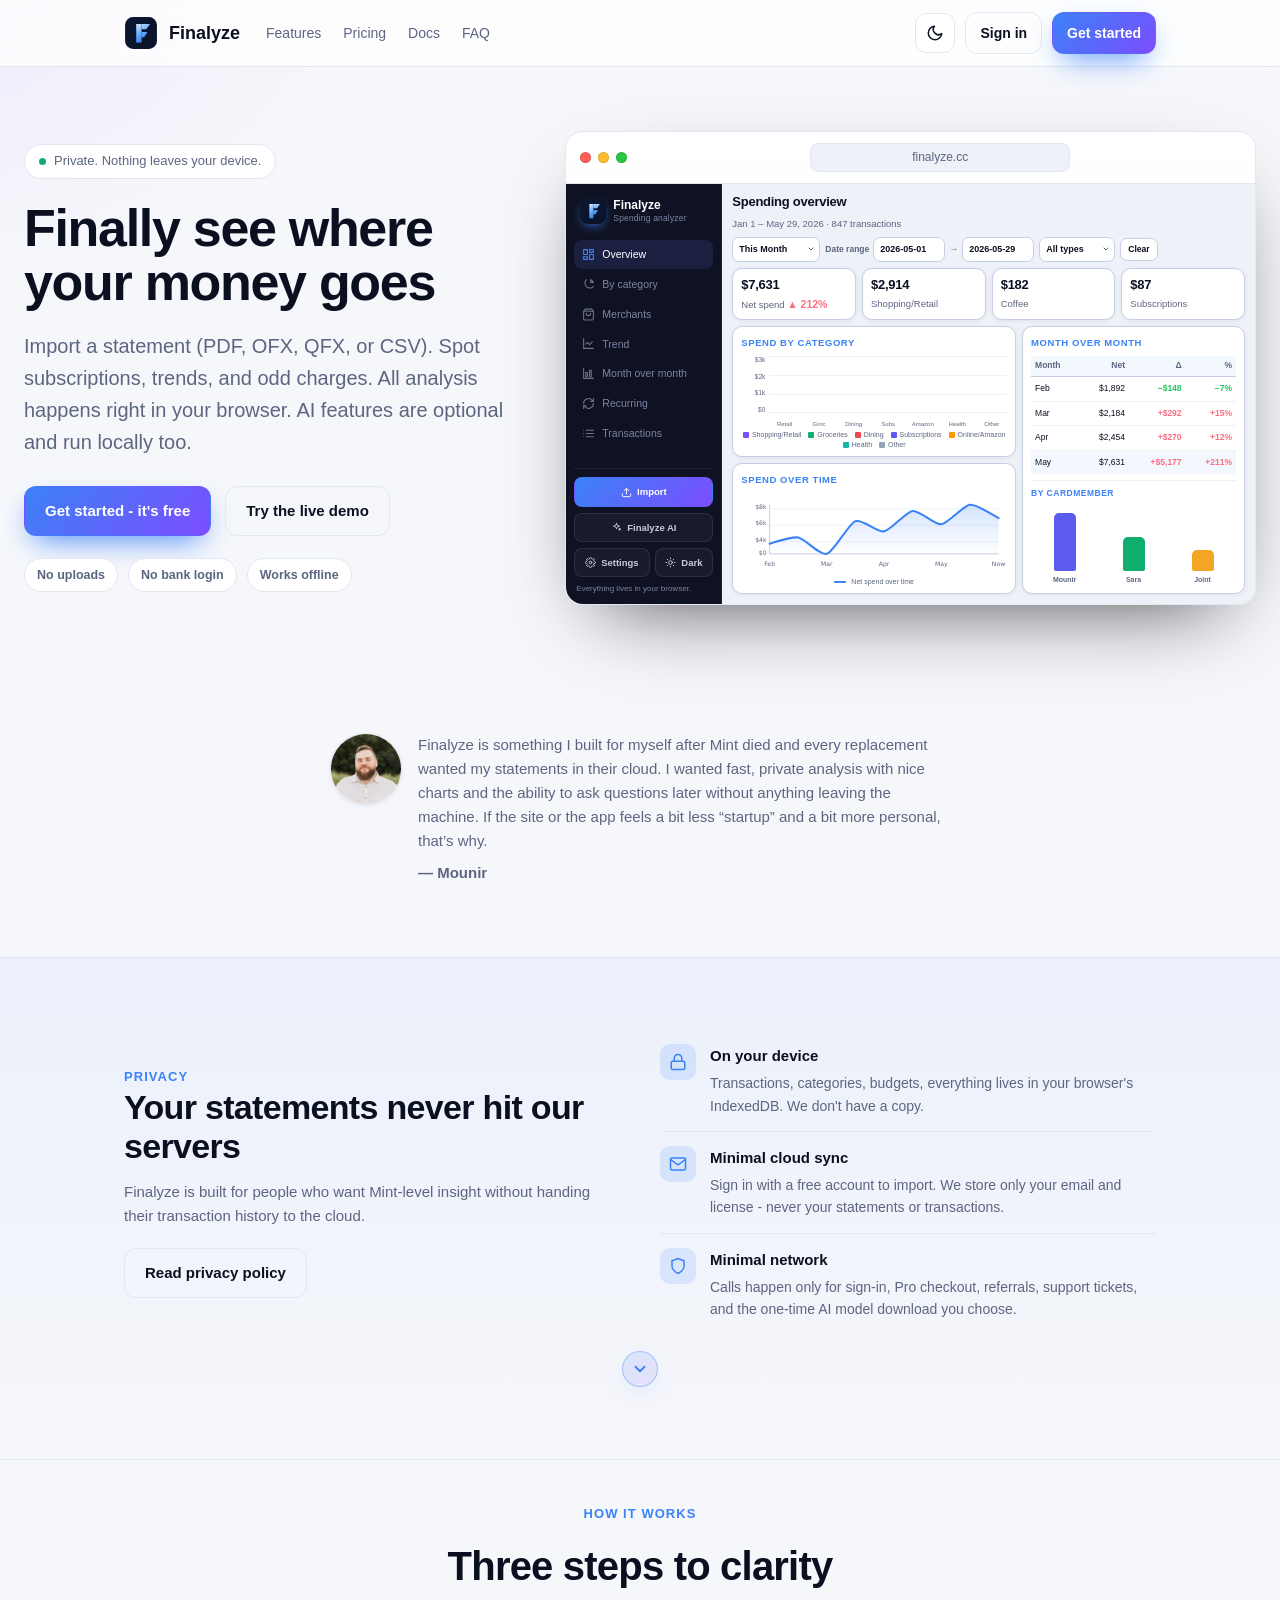
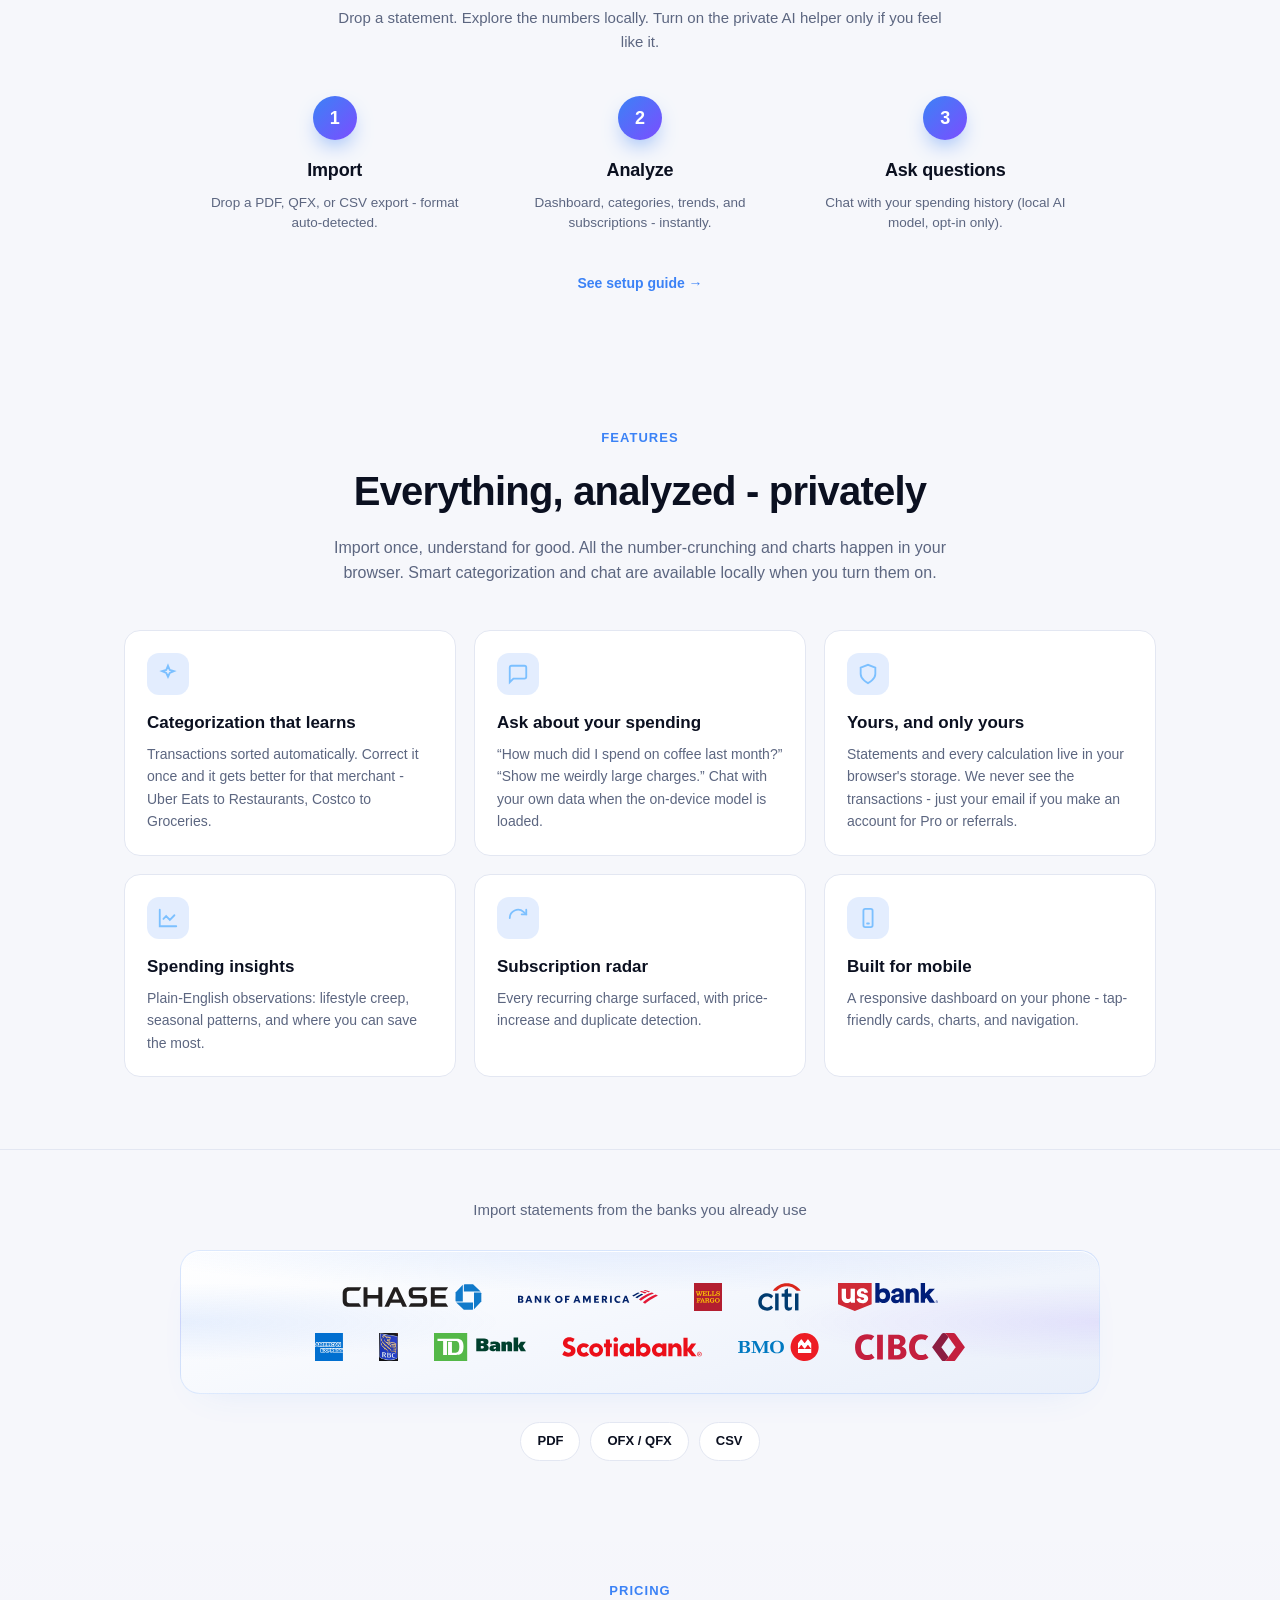
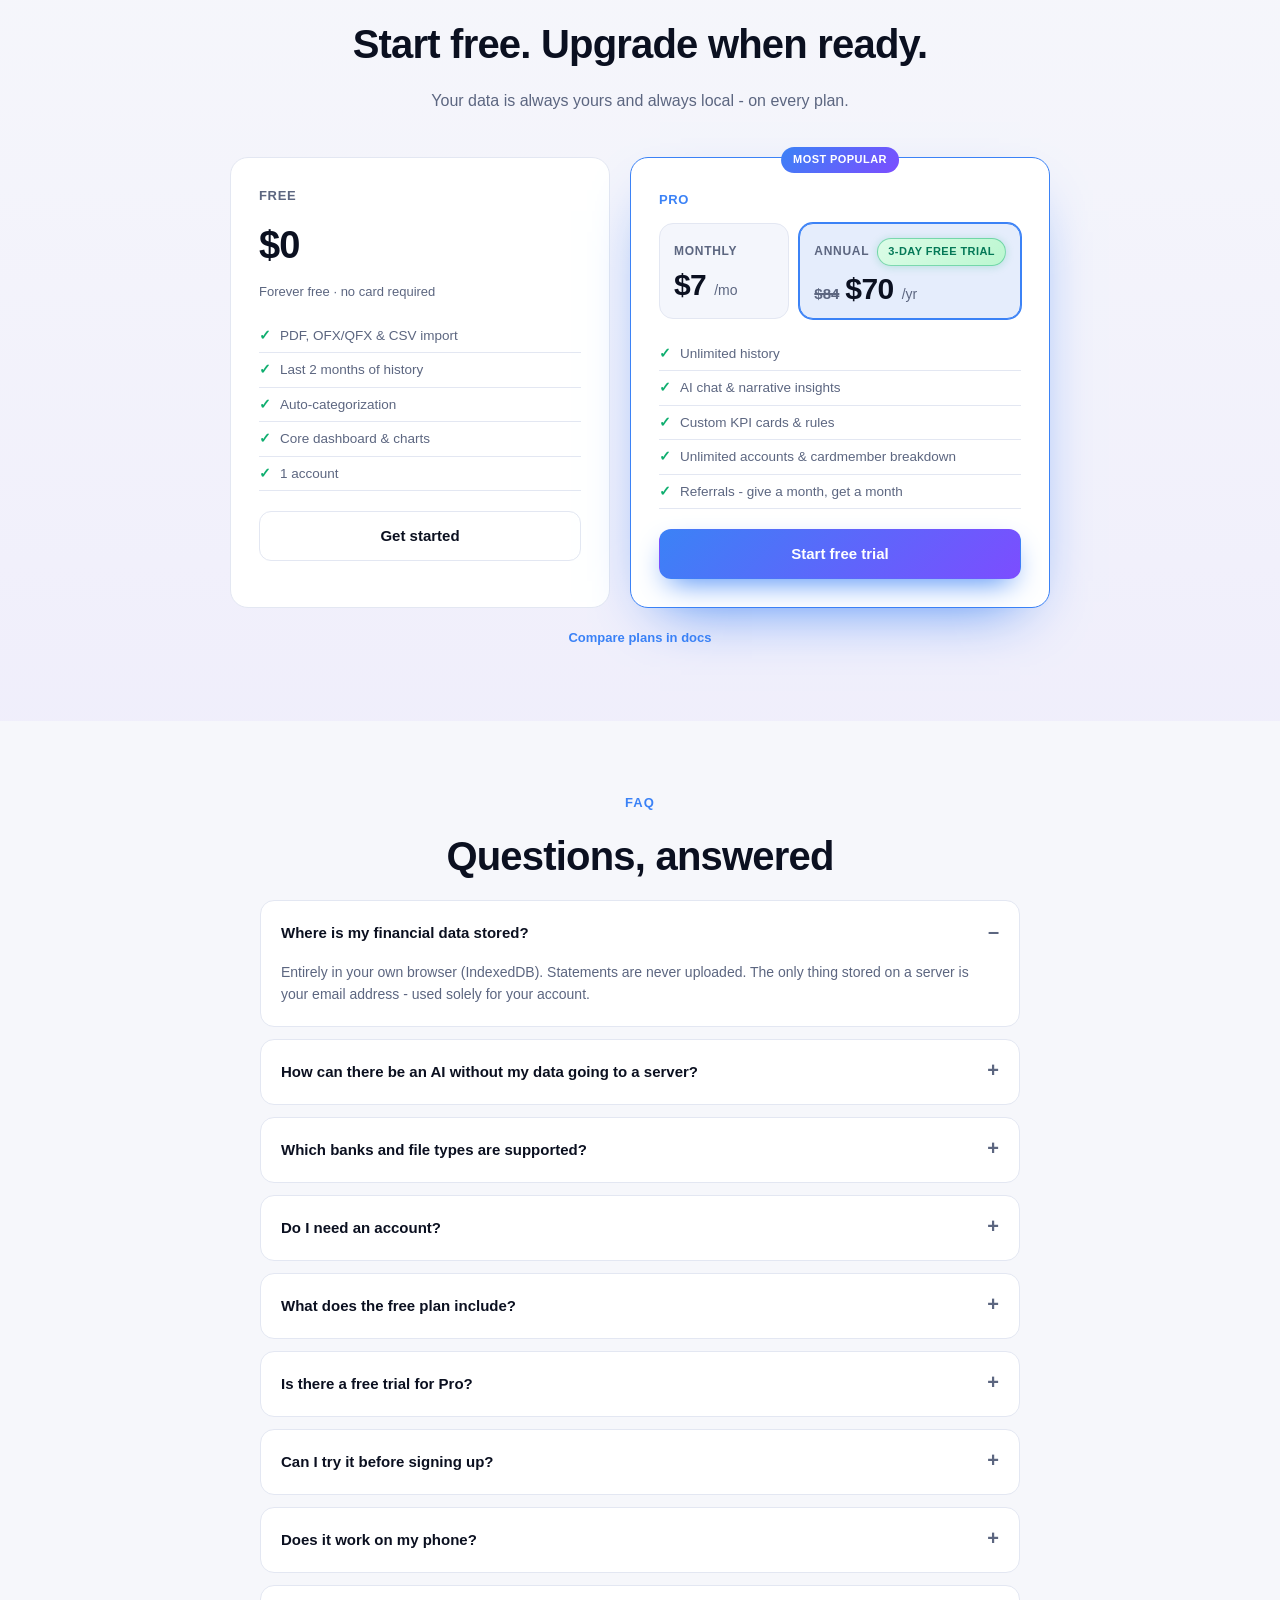
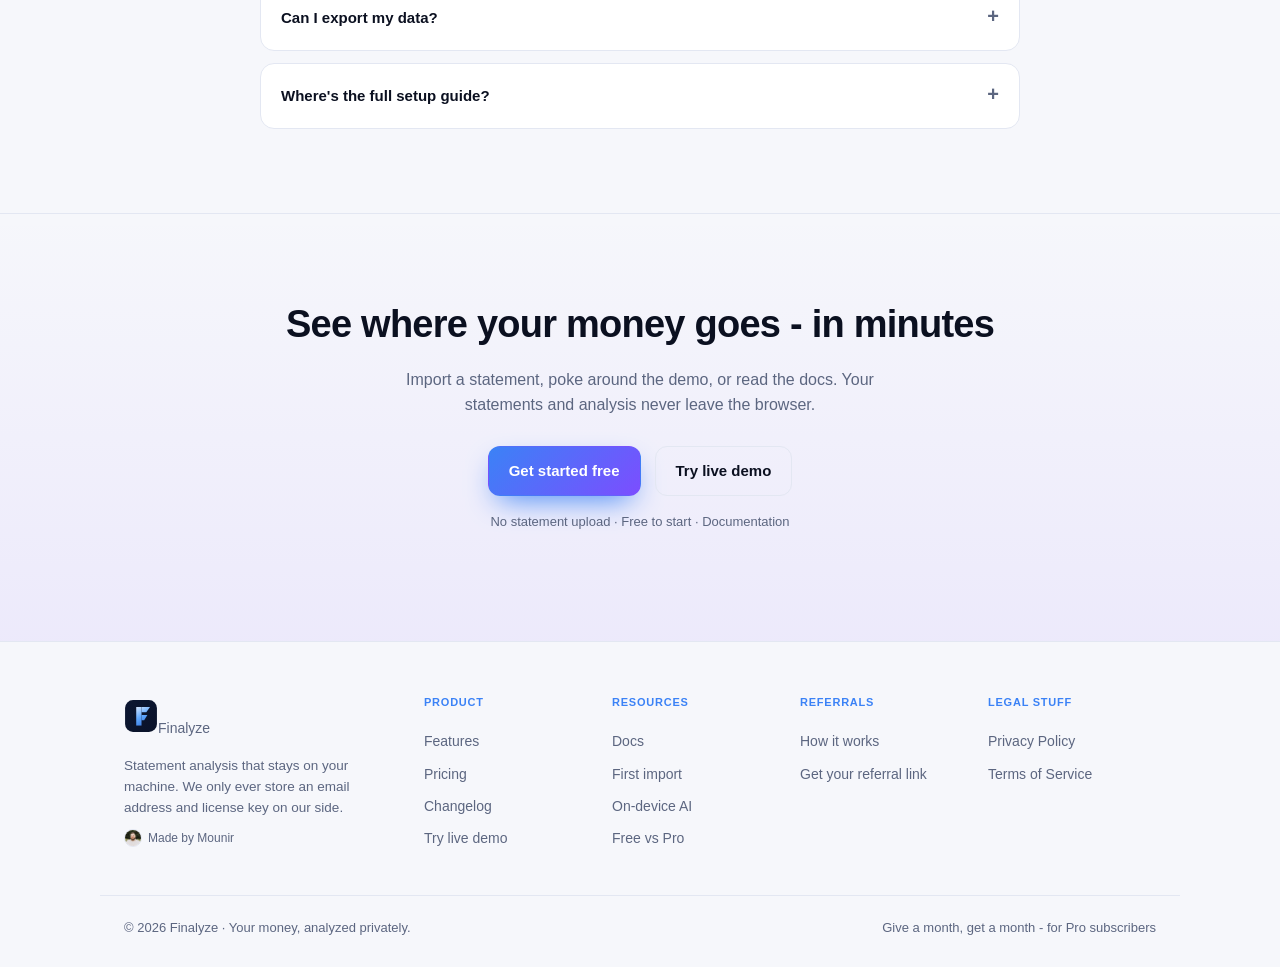
==== commit c53b8275: "Move maker note + add headshot to make the site feel more personal - Relocated the personal origin s" ====
--- a/index.html
+++ b/index.html
@@ -1043,6 +1043,18 @@
     </div>
   </header>
 
+  <section class="block maker-note" id="maker">
+    <div class="wrap">
+      <div class="maker-inner">
+        <img src="assets/mounir.png" alt="Mounir" class="maker-photo" width="72" height="72" loading="lazy" />
+        <div class="maker-copy">
+          <p>Finalyze is something I built for myself after Mint died and every replacement wanted my statements in their cloud. I wanted fast, private analysis with nice charts and the ability to ask questions later without anything leaving the machine. If the site or the app feels a bit less “startup” and a bit more personal, that’s why.</p>
+          <p class="maker-sign">— Mounir</p>
+        </div>
+      </div>
+    </div>
+  </section>
+
   <section class="block privacy-band" id="privacy">
     <div class="wrap">
       <div class="privacy-inner">
@@ -1072,15 +1084,6 @@
           <svg viewBox="0 0 24 24" fill="none" stroke-width="2.5" stroke-linecap="round" stroke-linejoin="round"><path d="m6 9 6 6 6-6"/></svg>
         </span>
       </a>
-    </div>
-  </section>
-
-  <section class="block maker-note" id="maker" style="padding: 32px 0 48px;">
-    <div class="wrap" style="max-width: 620px;">
-      <p style="font-size:15px; line-height:1.65; color:var(--muted); margin:0;">
-        Finalyze is something I built for myself after Mint died and every replacement wanted my statements in their cloud. I wanted fast, private analysis with nice charts and the ability to ask questions later without anything leaving the machine. If the site or the app feels a bit less “startup” and a bit more personal, that’s why.
-      </p>
-      <p style="margin:12px 0 0; font-size:13px; color:var(--muted);"><em>— Mounir</em></p>
     </div>
   </section>
 
@@ -1278,6 +1281,7 @@
       <div class="footer-col footer-brand">
         <a class="brand" href="/"><img src="assets/icon.svg" alt="" />Finalyze</a>
         <p>Statement analysis that stays on your machine. We only ever store an email address and license key on our side.</p>
+        <div class="maker-foot"><img src="assets/mounir.png" alt="" width="18" height="18" /><span>Made by Mounir</span></div>
       </div>
       <div class="footer-links">
       <div class="footer-col">
--- a/landing.css
+++ b/landing.css
@@ -1178,6 +1178,66 @@
   .ad-bars span { animation: none; height: var(--h); min-height: 12px; }
 }
 
-/* personal maker note - a little less polished on purpose */
-.maker-note p { max-width: 620px; }
-.maker-note em { font-style: normal; font-weight: 600; color: var(--ink); }
+/* personal maker note — human element right after the hero to make the site feel like a person built it for real reasons (counters the polished/AI-generated impression) */
+.maker-note {
+  padding: 20px 0 32px;
+}
+.maker-inner {
+  display: flex;
+  gap: 16px;
+  align-items: flex-start;
+  max-width: 620px;
+  margin: 0 auto;
+}
+.maker-photo {
+  width: 72px;
+  height: 72px;
+  border-radius: 999px;
+  object-fit: cover;
+  border: 1px solid var(--line);
+  box-shadow: 0 2px 6px rgba(0, 0, 0, .1);
+  flex: none;
+}
+html[data-theme="light"] .maker-photo {
+  box-shadow: 0 1px 4px rgba(11, 16, 32, .08);
+}
+.maker-copy p {
+  margin: 0 0 8px;
+  font-size: 15px;
+  line-height: 1.6;
+  color: var(--muted);
+}
+.maker-copy p:last-child {
+  margin-bottom: 0;
+}
+.maker-sign {
+  font-size: 13px;
+  color: var(--muted);
+  font-weight: 600;
+}
+
+/* tiny maker credit in the landing footer for extra human signal */
+.maker-foot {
+  display: flex;
+  align-items: center;
+  gap: 6px;
+  margin-top: 10px;
+  font-size: 12px;
+  color: var(--muted);
+  font-weight: 500;
+}
+.maker-foot img {
+  border-radius: 50%;
+  border: 1px solid var(--line);
+  flex: none;
+}
+@media (max-width: 520px) {
+  .maker-inner {
+    flex-direction: column;
+    gap: 12px;
+  }
+  .maker-photo {
+    width: 60px;
+    height: 60px;
+  }
+}
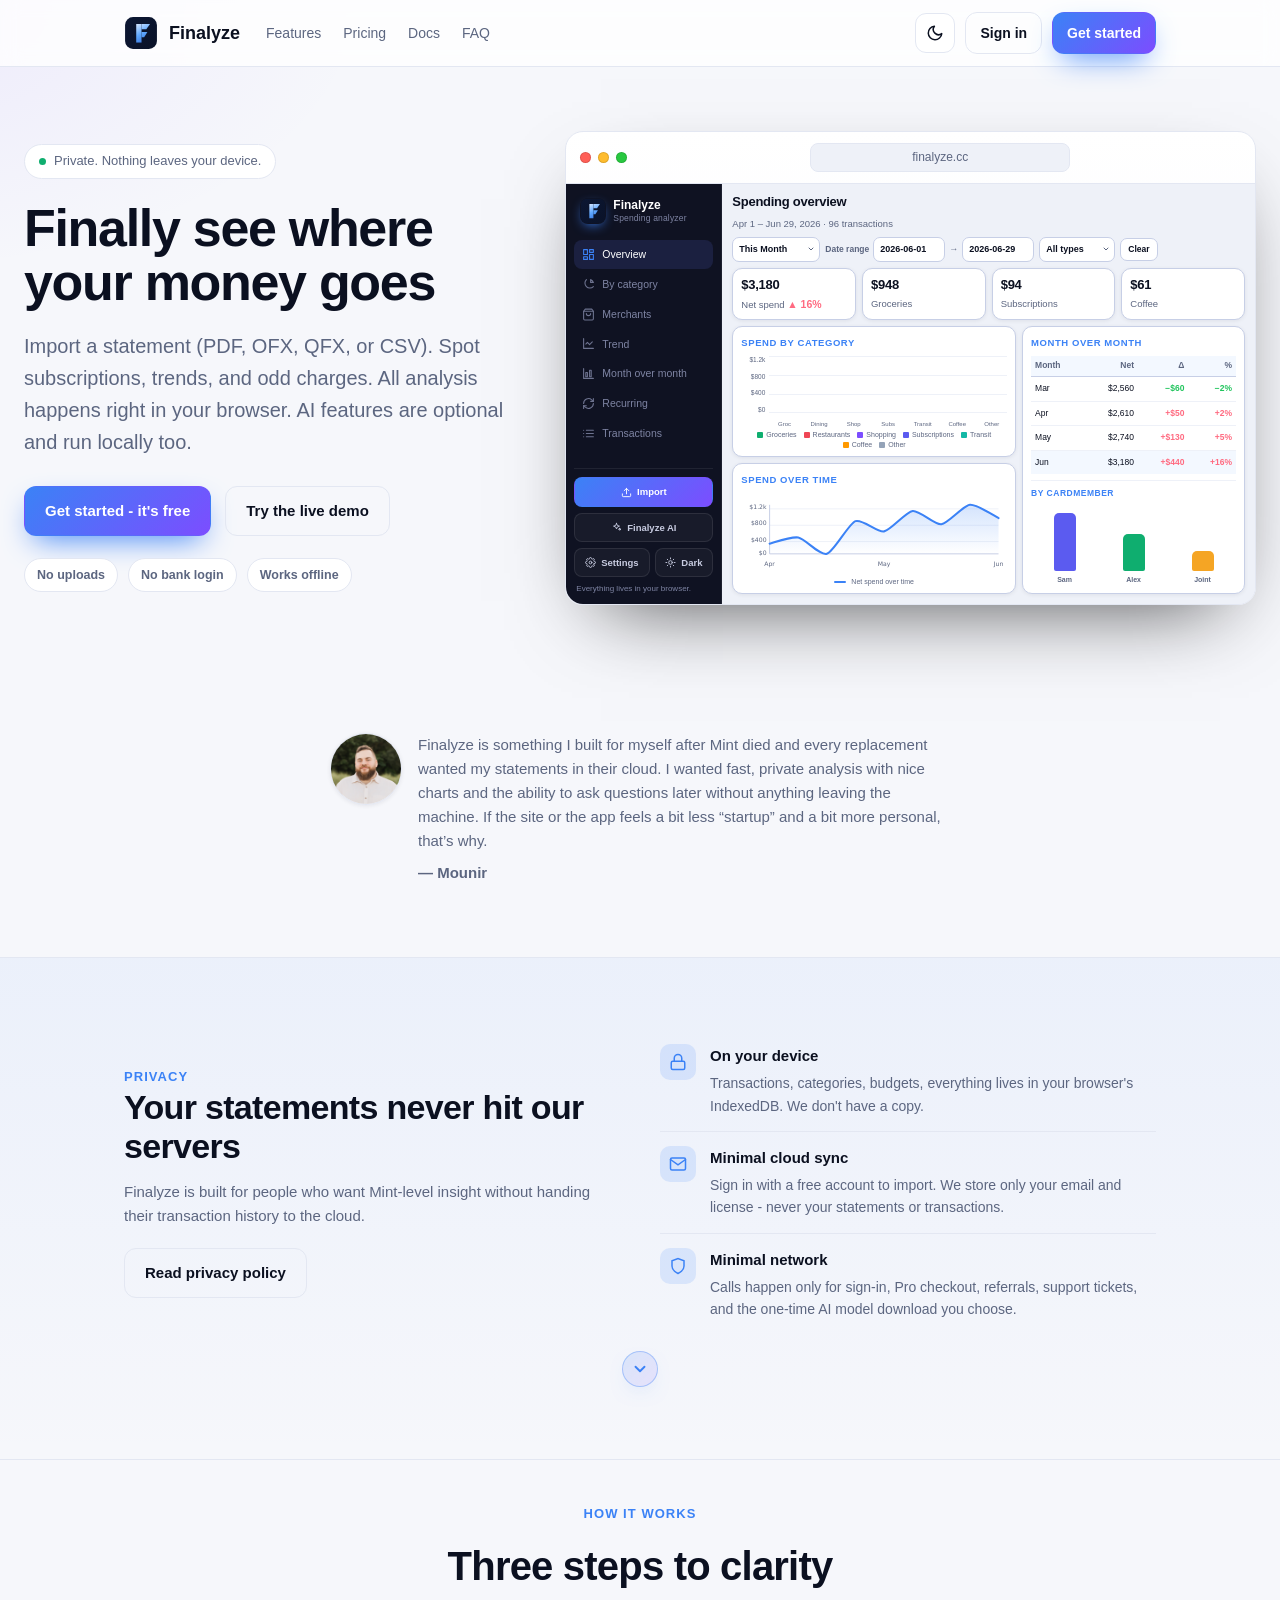
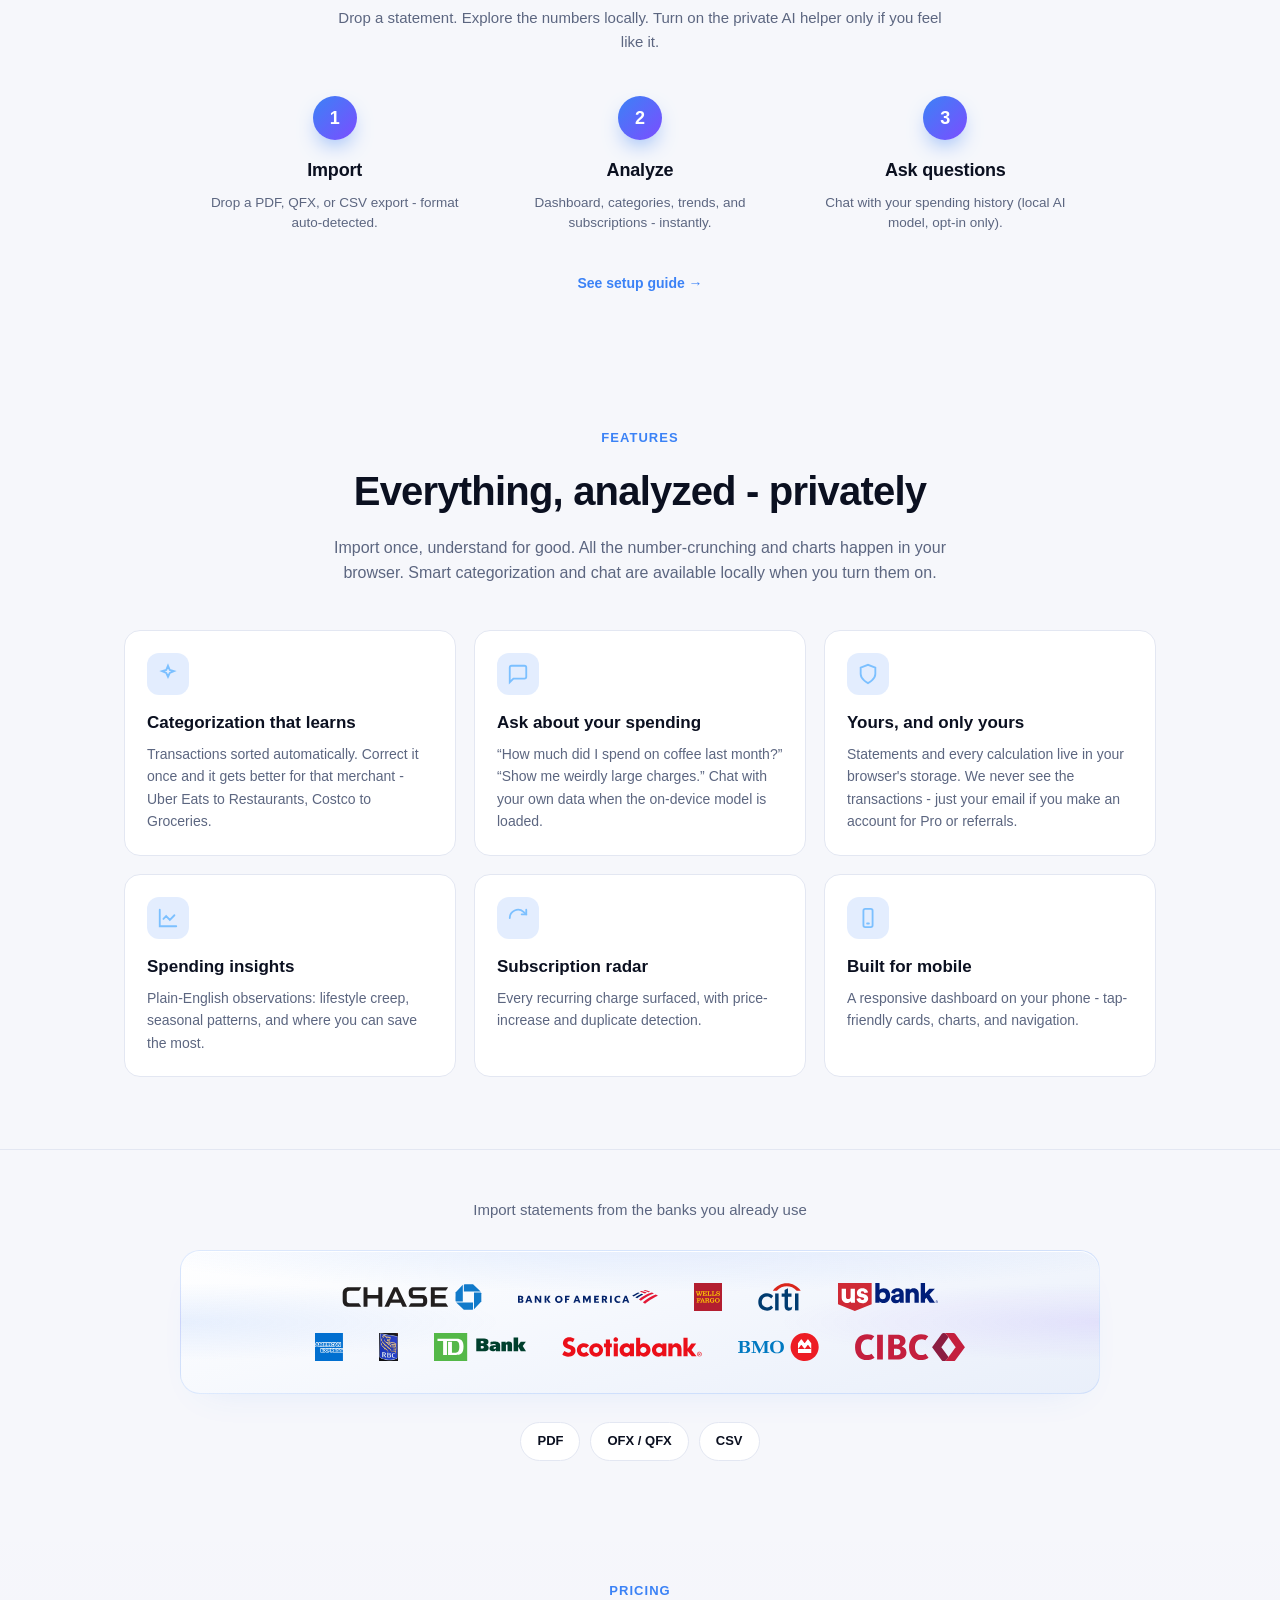
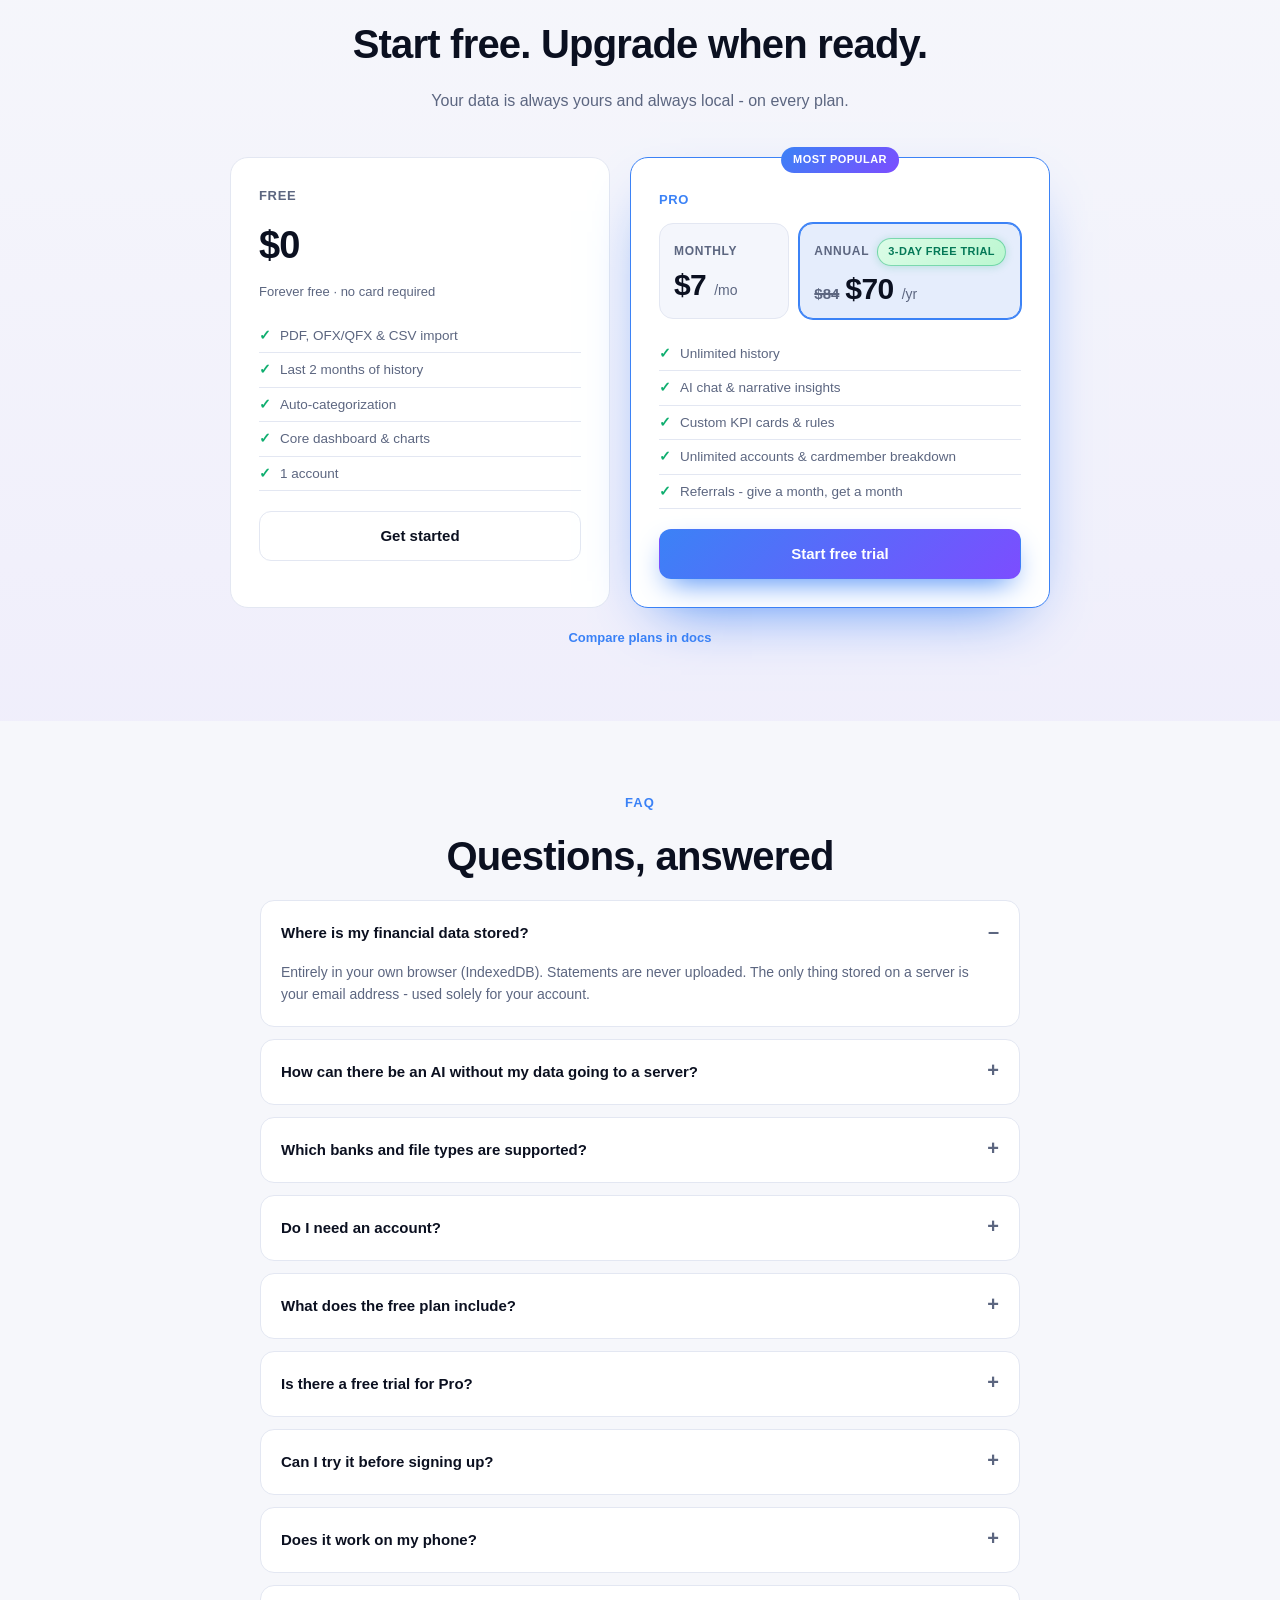
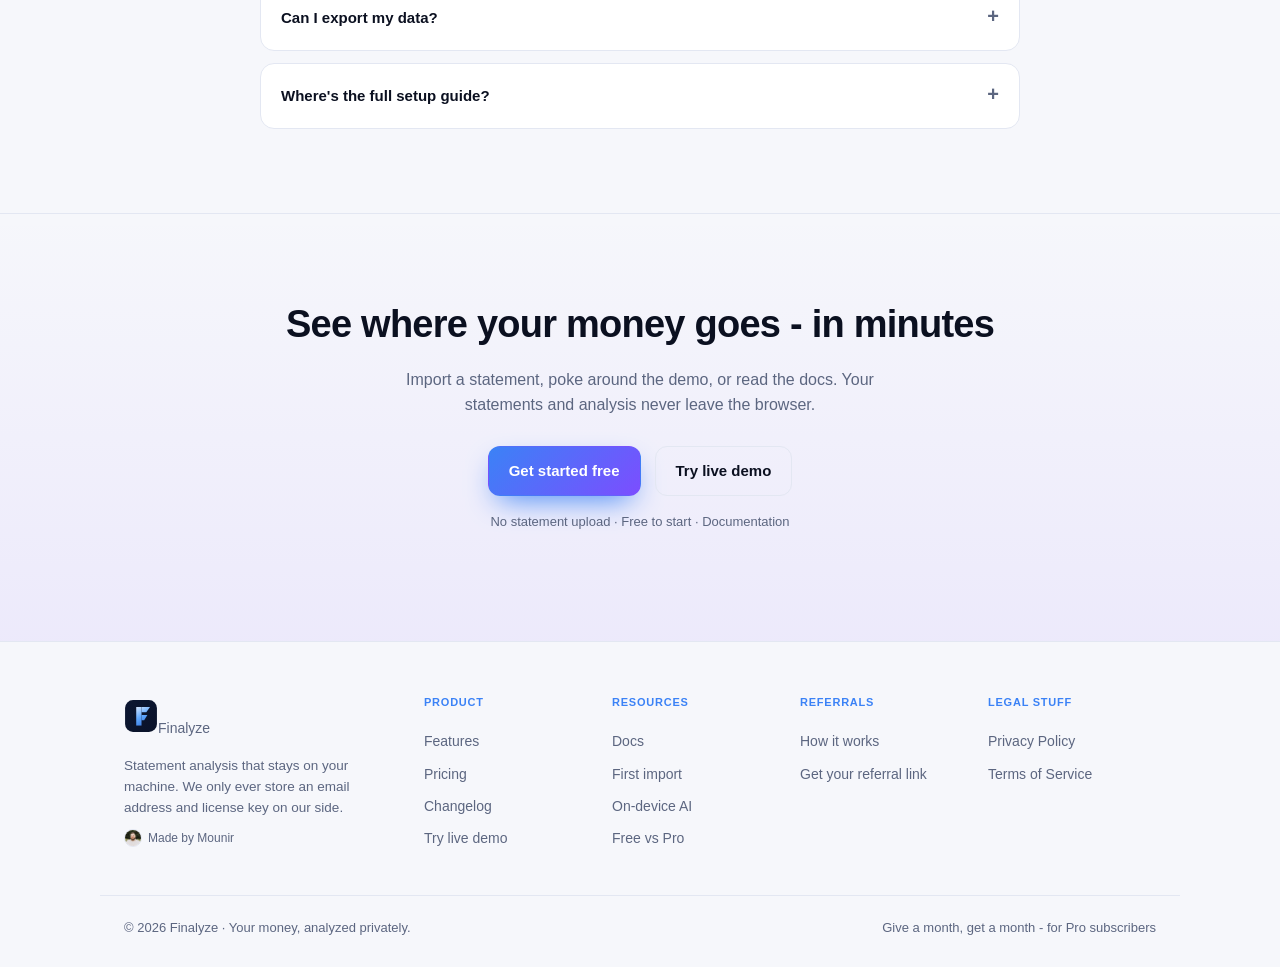
==== commit fb1d94f1: "fix(landing): make hero mockup render statically and align to real demo (P0-1) - Hardcode the trend-" ====
--- a/index.html
+++ b/index.html
@@ -879,19 +879,19 @@
             <div class="ad-main">
               <div class="ad-page-head">
                 <h2>Spending overview</h2>
-                <div class="ad-head-sub">Jan 1 – May 29, 2026 · 847 transactions</div>
+                <div class="ad-head-sub">Apr 1 – Jun 29, 2026 · 96 transactions</div>
                 <div class="ad-filters">
                   <select class="ad-filter-select ad-filter-preset" id="adFilterPreset" aria-label="Quick date range">
                     <option value="this-month" selected>This Month</option>
                     <option value="last-month">Last Month</option>
-                    <option value="ytd">Year to Date</option>
+                    <option value="quarter">This Quarter</option>
                     <option value="all">All Time</option>
                   </select>
                   <div class="ad-filter-dates">
                     <span class="ad-filter-label">Date range</span>
-                    <input class="ad-filter-input" id="adFilterFrom" type="text" value="2026-05-01" readonly aria-label="From date" />
+                    <input class="ad-filter-input" id="adFilterFrom" type="text" value="2026-06-01" readonly aria-label="From date" />
                     <span class="ad-filter-sep">→</span>
-                    <input class="ad-filter-input" id="adFilterTo" type="text" value="2026-05-29" readonly aria-label="To date" />
+                    <input class="ad-filter-input" id="adFilterTo" type="text" value="2026-06-29" readonly aria-label="To date" />
                   </div>
                   <select class="ad-filter-select ad-filter-flow" id="adFilterFlow" aria-label="Transaction type">
                     <option value="all" selected>All types</option>
@@ -903,10 +903,10 @@
                 </div>
               </div>
               <div class="ad-kpis">
-                <div class="ad-kpi"><div class="ad-v" data-to="7631" data-prefix="$">$7,631</div><div class="ad-l">Net spend <em class="up">▲ 212%</em></div></div>
-                <div class="ad-kpi"><div class="ad-v" data-to="2914" data-prefix="$">$2,914</div><div class="ad-l">Shopping/Retail</div></div>
-                <div class="ad-kpi"><div class="ad-v" data-to="182" data-prefix="$">$182</div><div class="ad-l">Coffee</div></div>
-                <div class="ad-kpi"><div class="ad-v" data-to="87" data-prefix="$">$87</div><div class="ad-l">Subscriptions</div></div>
+                <div class="ad-kpi"><div class="ad-v" data-to="3180" data-prefix="$">$3,180</div><div class="ad-l">Net spend <em class="up">▲ 16%</em></div></div>
+                <div class="ad-kpi"><div class="ad-v" data-to="948" data-prefix="$">$948</div><div class="ad-l">Groceries</div></div>
+                <div class="ad-kpi"><div class="ad-v" data-to="94" data-prefix="$">$94</div><div class="ad-l">Subscriptions</div></div>
+                <div class="ad-kpi"><div class="ad-v" data-to="61" data-prefix="$">$61</div><div class="ad-l">Coffee</div></div>
               </div>
               <div class="ad-row">
                 <div class="ad-charts-col">
@@ -914,31 +914,31 @@
                     <div class="ad-ph">Spend by category</div>
                     <div class="ad-chart-plot">
                       <div class="ad-y-axis" aria-hidden="true">
-                        <span>$3k</span><span>$2k</span><span>$1k</span><span>$0</span>
+                        <span>$1.2k</span><span>$800</span><span>$400</span><span>$0</span>
                       </div>
                       <div class="ad-bar-plot">
                         <div class="ad-bar-grid" aria-hidden="true"><span></span><span></span><span></span><span></span></div>
                         <div class="ad-bars">
-                          <span style="--h:82%;--d:0s;--bar:#7c4dff"></span>
-                          <span style="--h:64%;--d:.08s;--bar:#0fae6f"></span>
-                          <span style="--h:48%;--d:.16s;--bar:#ef4655"></span>
-                          <span style="--h:71%;--d:.24s;--bar:#5b5bf0"></span>
-                          <span style="--h:38%;--d:.32s;--bar:#ff9900"></span>
-                          <span style="--h:55%;--d:.4s;--bar:#14b8a6"></span>
-                          <span style="--h:29%;--d:.48s;--bar:#94a3b8"></span>
+                          <span style="--h:79%;--d:0s;--bar:#0fae6f"></span>
+                          <span style="--h:51%;--d:.08s;--bar:#ef4655"></span>
+                          <span style="--h:39%;--d:.16s;--bar:#7c4dff"></span>
+                          <span style="--h:14%;--d:.24s;--bar:#5b5bf0"></span>
+                          <span style="--h:11%;--d:.32s;--bar:#14b8a6"></span>
+                          <span style="--h:9%;--d:.4s;--bar:#ff9900"></span>
+                          <span style="--h:16%;--d:.48s;--bar:#94a3b8"></span>
                         </div>
                         <div class="ad-x-axis" aria-hidden="true">
-                          <span>Retail</span><span>Groc</span><span>Dining</span><span>Subs</span><span>Amazon</span><span>Health</span><span>Other</span>
+                          <span>Groc</span><span>Dining</span><span>Shop</span><span>Subs</span><span>Transit</span><span>Coffee</span><span>Other</span>
                         </div>
                       </div>
                     </div>
                     <div class="ad-chart-legend ad-chart-legend-cats" aria-hidden="true">
-                      <span><i class="ad-legend-swatch" style="background:#7c4dff"></i> Shopping/Retail</span>
                       <span><i class="ad-legend-swatch" style="background:#0fae6f"></i> Groceries</span>
-                      <span><i class="ad-legend-swatch" style="background:#ef4655"></i> Dining</span>
+                      <span><i class="ad-legend-swatch" style="background:#ef4655"></i> Restaurants</span>
+                      <span><i class="ad-legend-swatch" style="background:#7c4dff"></i> Shopping</span>
                       <span><i class="ad-legend-swatch" style="background:#5b5bf0"></i> Subscriptions</span>
-                      <span><i class="ad-legend-swatch" style="background:#ff9900"></i> Online/Amazon</span>
-                      <span><i class="ad-legend-swatch" style="background:#14b8a6"></i> Health</span>
+                      <span><i class="ad-legend-swatch" style="background:#14b8a6"></i> Transit</span>
+                      <span><i class="ad-legend-swatch" style="background:#ff9900"></i> Coffee</span>
                       <span><i class="ad-legend-swatch" style="background:#94a3b8"></i> Other</span>
                     </div>
                   </div>
@@ -958,17 +958,15 @@
                       </g>
                       <line class="ad-axis-line" x1="28" y1="8" x2="28" y2="56"/>
                       <line class="ad-axis-line" x1="28" y1="56" x2="252" y2="56"/>
-                      <text class="ad-axis-y" x="25" y="12">$8k</text>
-                      <text class="ad-axis-y" x="25" y="28">$6k</text>
-                      <text class="ad-axis-y" x="25" y="44">$4k</text>
+                      <text class="ad-axis-y" x="25" y="12">$1.2k</text>
+                      <text class="ad-axis-y" x="25" y="28">$800</text>
+                      <text class="ad-axis-y" x="25" y="44">$400</text>
                       <text class="ad-axis-y" x="25" y="57">$0</text>
-                      <text class="ad-axis-x" x="28" y="68">Feb</text>
-                      <text class="ad-axis-x" x="84" y="68">Mar</text>
-                      <text class="ad-axis-x" x="140" y="68">Apr</text>
-                      <text class="ad-axis-x" x="196" y="68">May</text>
-                      <text class="ad-axis-x" x="252" y="68">Now</text>
-                      <path class="ad-line-fill" d=""/>
-                      <path class="ad-line-stroke" d=""/>
+                      <text class="ad-axis-x" x="28" y="68">Apr</text>
+                      <text class="ad-axis-x" x="140" y="68">May</text>
+                      <text class="ad-axis-x" x="252" y="68">Jun</text>
+                      <path class="ad-line-fill" d="M28,46 C31.36,45.28 49.28,38.8 56,40 C62.72,41.2 77.28,57.92 84,56 C90.72,54.08 105.28,26.64 112,24 C118.72,21.36 133.28,35.2 140,34 C146.72,32.8 161.28,14.84 168,14 C174.72,13.16 189.28,27.72 196,27 C202.72,26.28 217.28,8.72 224,8 C230.72,7.28 248.64,19.44 252,21 L252,56 L28,56 Z"/>
+                      <path class="ad-line-stroke" d="M28,46 C31.36,45.28 49.28,38.8 56,40 C62.72,41.2 77.28,57.92 84,56 C90.72,54.08 105.28,26.64 112,24 C118.72,21.36 133.28,35.2 140,34 C146.72,32.8 161.28,14.84 168,14 C174.72,13.16 189.28,27.72 196,27 C202.72,26.28 217.28,8.72 224,8 C230.72,7.28 248.64,19.44 252,21"/>
                     </svg>
                     <div class="ad-chart-legend" aria-hidden="true"><span class="ad-legend-swatch ad-legend-line"></span> Net spend over time</div>
                   </div>
@@ -981,10 +979,10 @@
                         <tr><th>Month</th><th class="num">Net</th><th class="num">Δ</th><th class="num">%</th></tr>
                       </thead>
                       <tbody>
-                        <tr><td>Feb</td><td class="num">$1,892</td><td class="num down">−$148</td><td class="num down">−7%</td></tr>
-                        <tr><td>Mar</td><td class="num">$2,184</td><td class="num up">+$292</td><td class="num up">+15%</td></tr>
-                        <tr><td>Apr</td><td class="num">$2,454</td><td class="num up">+$270</td><td class="num up">+12%</td></tr>
-                        <tr><td>May</td><td class="num">$7,631</td><td class="num up">+$5,177</td><td class="num up">+211%</td></tr>
+                        <tr><td>Mar</td><td class="num">$2,560</td><td class="num down">−$60</td><td class="num down">−2%</td></tr>
+                        <tr><td>Apr</td><td class="num">$2,610</td><td class="num up">+$50</td><td class="num up">+2%</td></tr>
+                        <tr><td>May</td><td class="num">$2,740</td><td class="num up">+$130</td><td class="num up">+5%</td></tr>
+                        <tr><td>Jun</td><td class="num">$3,180</td><td class="num up">+$440</td><td class="num up">+16%</td></tr>
                       </tbody>
                     </table>
                   </div>
@@ -993,14 +991,14 @@
                     <div class="ad-cm-bars" aria-hidden="true">
                       <div class="ad-cm-bar">
                         <div class="ad-cm-track"><span class="ad-cm-fill" style="height:88%;background:#5b5bf0"></span></div>
-                        <span class="ad-cm-label">Mounir</span>
+                        <span class="ad-cm-label">Sam</span>
                       </div>
                       <div class="ad-cm-bar">
-                        <div class="ad-cm-track"><span class="ad-cm-fill" style="height:52%;background:#0fae6f"></span></div>
-                        <span class="ad-cm-label">Sara</span>
+                        <div class="ad-cm-track"><span class="ad-cm-fill" style="height:56%;background:#0fae6f"></span></div>
+                        <span class="ad-cm-label">Alex</span>
                       </div>
                       <div class="ad-cm-bar">
-                        <div class="ad-cm-track"><span class="ad-cm-fill" style="height:32%;background:#f5a524"></span></div>
+                        <div class="ad-cm-track"><span class="ad-cm-fill" style="height:30%;background:#f5a524"></span></div>
                         <span class="ad-cm-label">Joint</span>
                       </div>
                     </div>
@@ -1028,10 +1026,10 @@
                     </form>
                   </div>
                   <ul class="ad-ai-insights" id="adAiInsightsView" hidden>
-                    <li>You spent <b>$4,657 more</b> this month than last.</li>
-                    <li>Dining out exceeded groceries by <b>$210</b>.</li>
-                    <li>Top merchant: <b>Amazon</b> at <b>$1,663</b>.</li>
-                    <li>Canceling 2 unused subscriptions saves <b>$24/mo</b>.</li>
+                    <li>You spent <b>$440 more</b> in June than May (<b>+16%</b>).</li>
+                    <li>Groceries is your top category at <b>$948</b>.</li>
+                    <li>Found <b>3 subscriptions</b> totaling <b>$94/mo</b> — Spotify, Netflix, iCloud.</li>
+                    <li>Top merchant: <b>Costco</b> at <b>$312</b>.</li>
                   </ul>
                   <p class="ad-ai-models" id="adAiModelsView" hidden>These run locally in the real app (WebAssembly). Nothing is sent anywhere. You can enable the models from Settings once you're in the full demo.</p>
                 </div>
@@ -1563,10 +1561,10 @@
 
       var tab = 'chat';
       var ranges = {
-        'this-month': ['2026-05-01', '2026-05-29'],
-        'last-month': ['2026-04-01', '2026-04-30'],
-        'ytd': ['2026-01-01', '2026-05-29'],
-        'all': ['2025-06-01', '2026-05-29']
+        'this-month': ['2026-06-01', '2026-06-29'],
+        'last-month': ['2026-05-01', '2026-05-31'],
+        'quarter': ['2026-04-01', '2026-06-29'],
+        'all': ['2025-07-01', '2026-06-29']
       };
 
       function showPopup() { popup.classList.remove('is-hidden'); if (input) input.focus(); }
@@ -1605,17 +1603,17 @@
 
       function replyFor(q) {
         var t = q.toLowerCase();
-        if (/coffee|cafe|latte|starbucks/.test(t)) return 'You spent <b>$182</b> across 14 coffee purchases - up 23% from last month. Your average visit was <b>$13</b>.';
-        if (/subscription|recurring|netflix|spotify/.test(t)) return 'You have <b>12 subscriptions</b> costing <b>$87/mo</b>. Canceling 2 unused ones saves <b>$24/mo</b>.';
-        if (/travel|flight|hotel|airline/.test(t)) return 'Travel is <b>$1,109</b> this month - up <b>18%</b> vs last month.';
-        if (/grocer|supermarket|whole foods|trader/.test(t)) return 'Groceries total <b>$1,248</b> across 31 trips this month.';
-        if (/dining|restaurant|eat out|uber eats|doordash/.test(t)) return 'Dining out is <b>$643</b> - down <b>8%</b> from last month.';
-        if (/amazon|merchant|top shop/.test(t)) return 'Your top merchant is <b>Amazon</b> at <b>$1,663</b> this month.';
-        if (/change|last month|compare|delta|more|less/.test(t)) return 'You spent <b>$4,657 more</b> this month than last. Shopping and travel drove most of the increase.';
-        if (/total|net|spend|spent|overview/.test(t)) return 'Net spend is <b>$7,631</b> - up <b>212%</b> vs the prior period on this demo data.';
-        if (/daily|average|avg/.test(t)) return 'Your average daily spend is <b>$254</b> this month.';
+        if (/coffee|cafe|latte|starbucks|tim/.test(t)) return 'You spent <b>$61</b> at Starbucks and Tim Hortons (8 purchases) in June. Your average visit was <b>$7.60</b>.';
+        if (/subscription|recurring|netflix|spotify/.test(t)) return 'You have <b>3 subscriptions</b> costing <b>$94/mo</b> — Spotify, Netflix, and iCloud. Spotify rose <b>$2</b> last month.';
+        if (/transit|presto|bus|train|subway/.test(t)) return 'Transit (Presto) is <b>$88</b> this month across 9 taps.';
+        if (/grocer|supermarket|costco|whole foods|trader/.test(t)) return 'Groceries total <b>$948</b> this month — Costco is your largest at <b>$312</b>.';
+        if (/dining|restaurant|eat out|uber eats|doordash/.test(t)) return 'Restaurants total <b>$612</b> this month, including <b>$94</b> on Uber Eats.';
+        if (/costco|amazon|merchant|top shop/.test(t)) return 'Your top merchant is <b>Costco</b> at <b>$312</b> this month.';
+        if (/change|last month|compare|delta|more|less/.test(t)) return 'You spent <b>$440 more</b> in June than May (<b>+16%</b>). Groceries and a Costco run drove most of it.';
+        if (/total|net|spend|spent|overview/.test(t)) return 'Net spend is <b>$3,180</b> in June — up <b>16%</b> vs May on this demo data.';
+        if (/daily|average|avg/.test(t)) return 'Your average daily spend is <b>$106</b> in June.';
         if (/easter|secret|egg|demo|play/.test(t)) return 'Nice find. This is a tiny preview of the demo. <a href="/app?demo=1">Open the real thing</a> to play with your own data and load the local models.';
-        if (/hi|hello|hey|help/.test(t)) return 'Try asking about coffee, subscriptions, travel, or what changed from last month.';
+        if (/hi|hello|hey|help/.test(t)) return 'Try asking about coffee, subscriptions, groceries, or what changed from last month.';
         return 'I only know this preview dataset. Try “coffee”, “subscriptions”, “what changed from last month?”, or “top merchant”.';
       }
 
@@ -1644,7 +1642,7 @@
         clearBtn.addEventListener('click', function () {
           if (preset) preset.value = 'this-month';
           if (flowEl) flowEl.value = 'all';
-          if (fromEl && toEl) { fromEl.value = '2026-05-01'; toEl.value = '2026-05-29'; }
+          if (fromEl && toEl) { fromEl.value = '2026-06-01'; toEl.value = '2026-06-29'; }
         });
       }
 
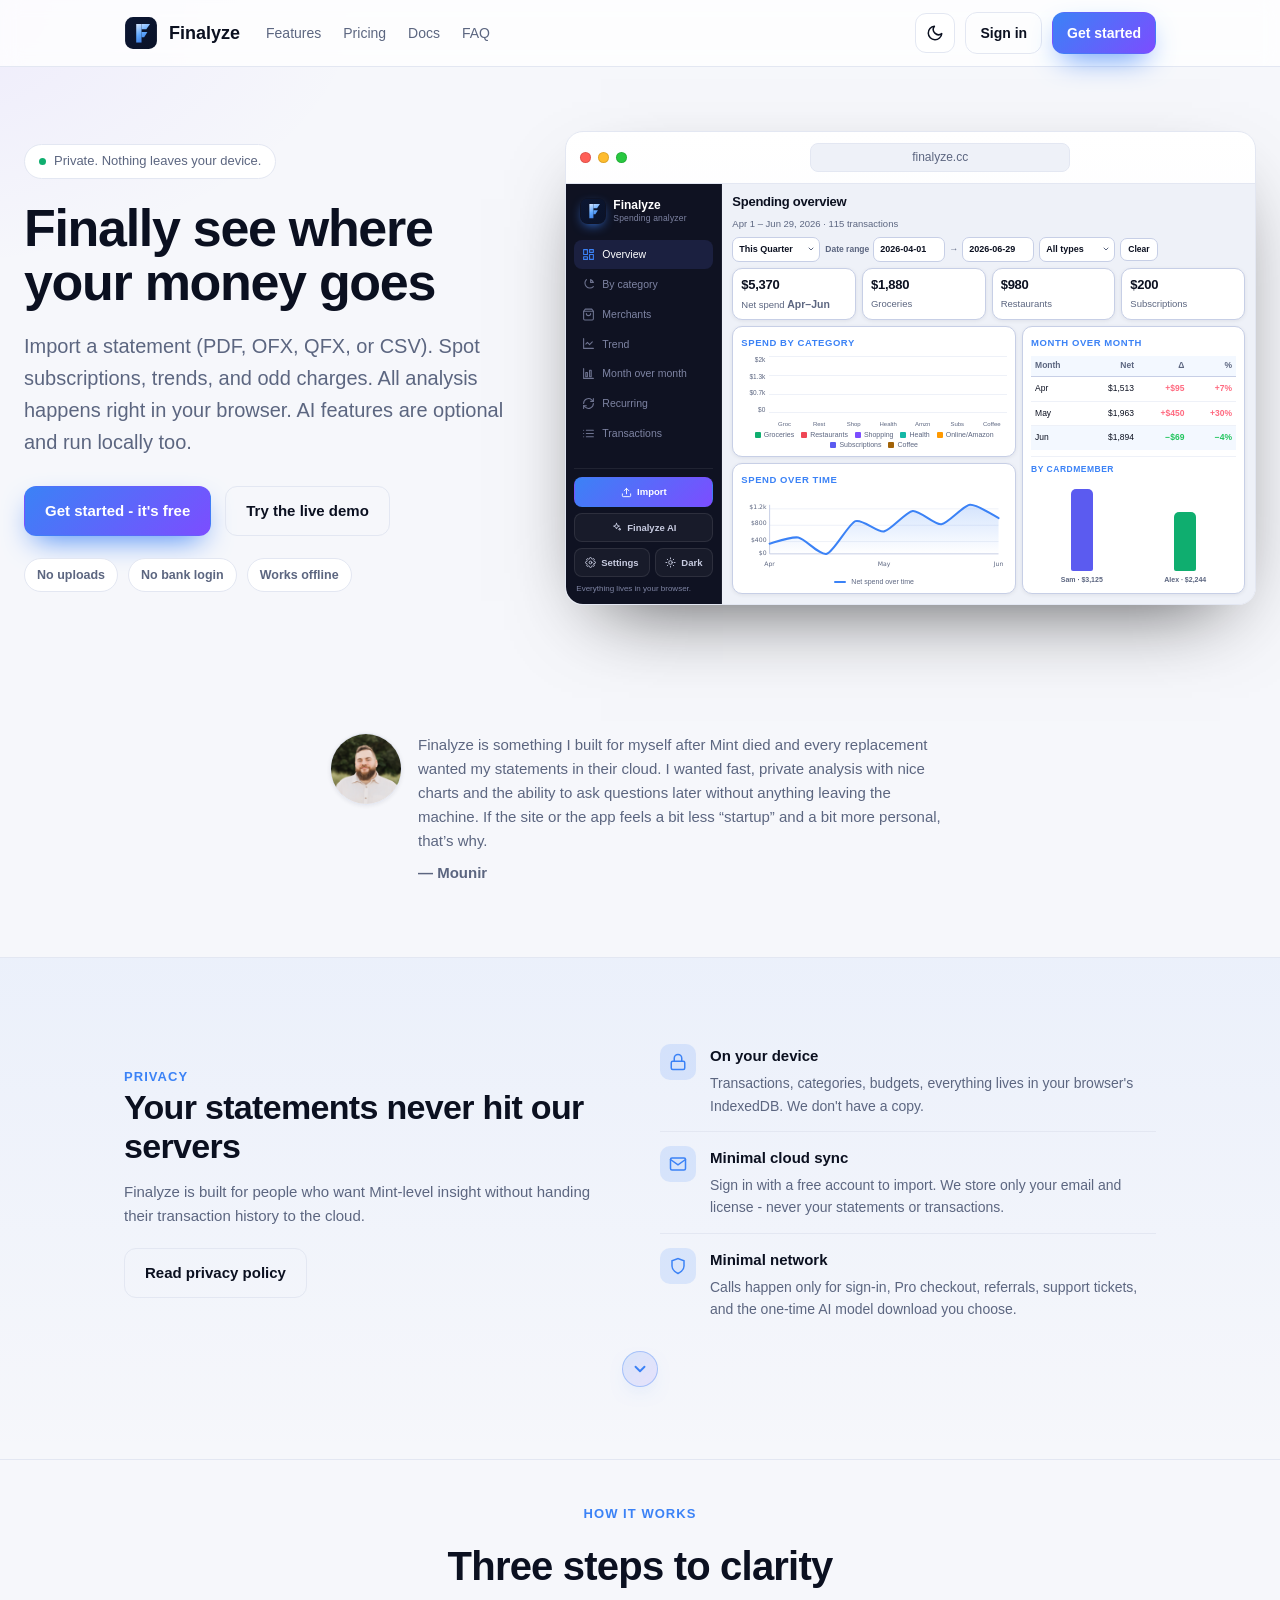
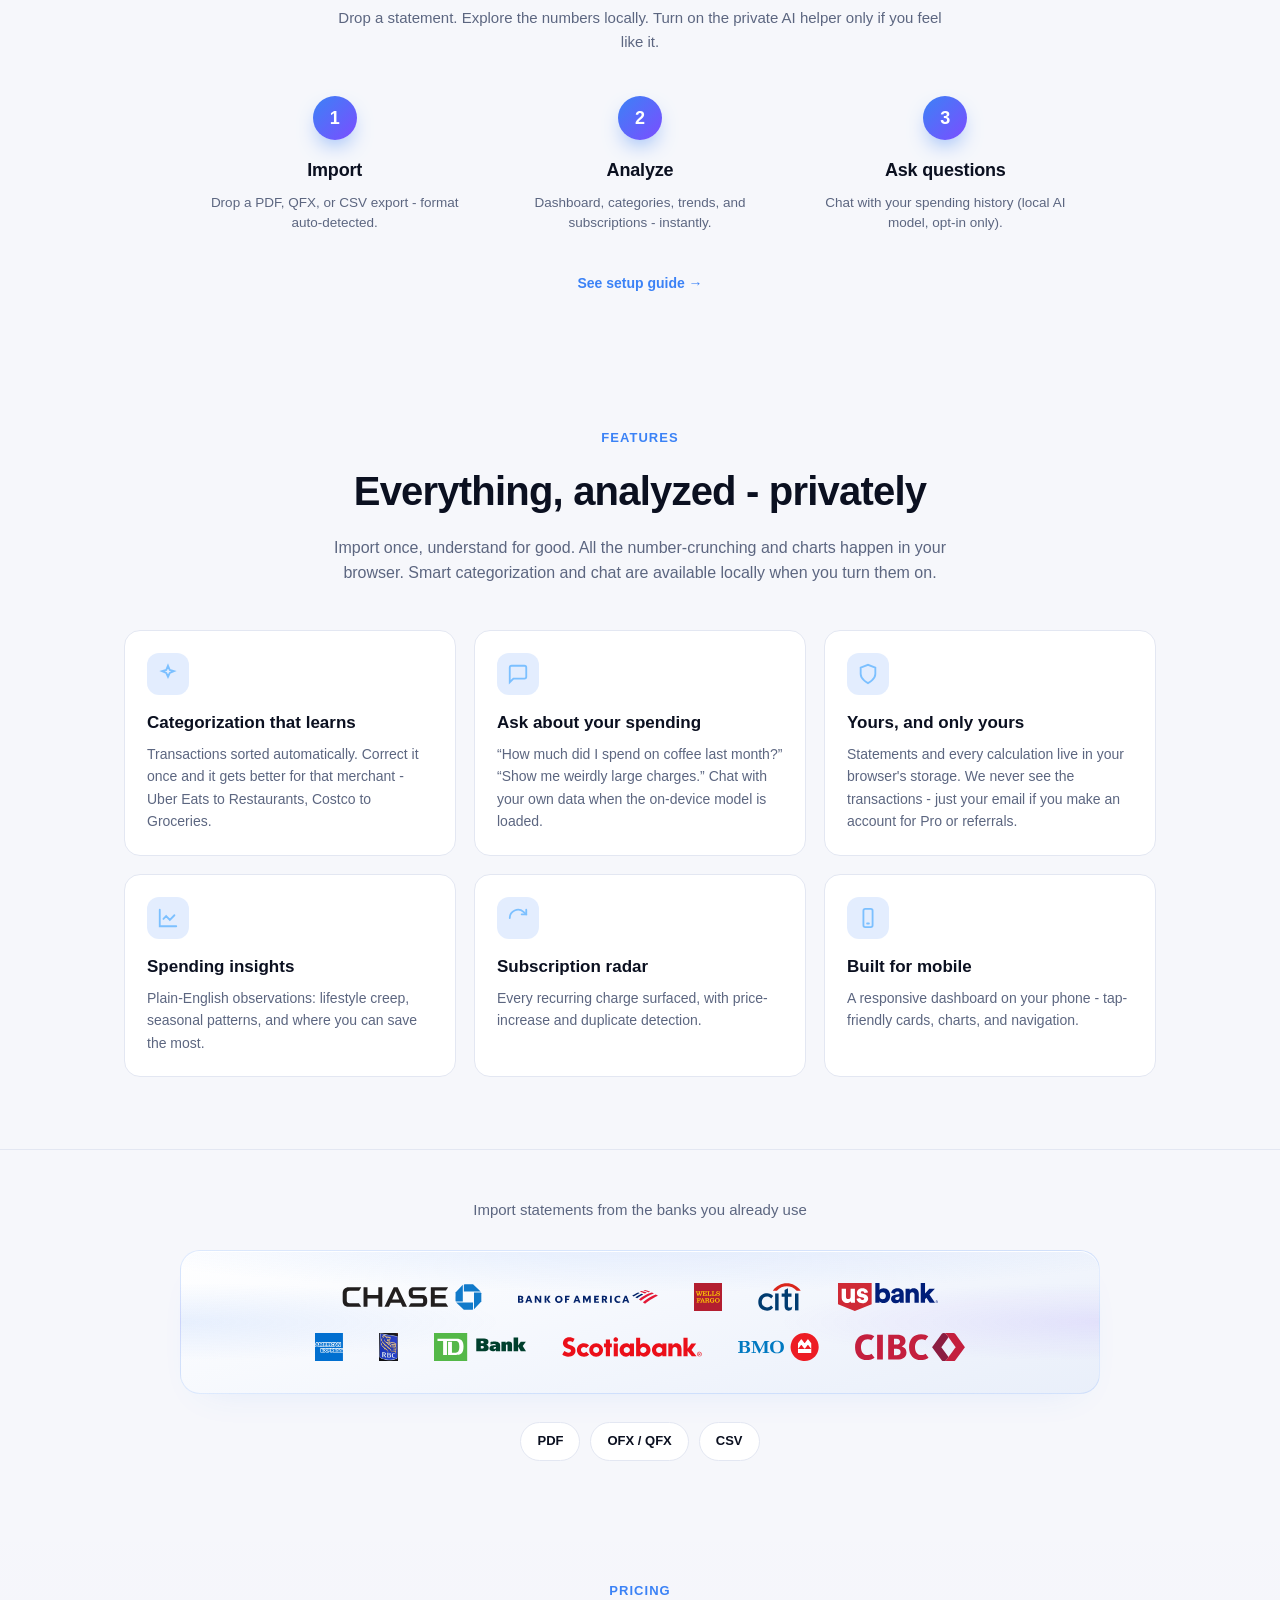
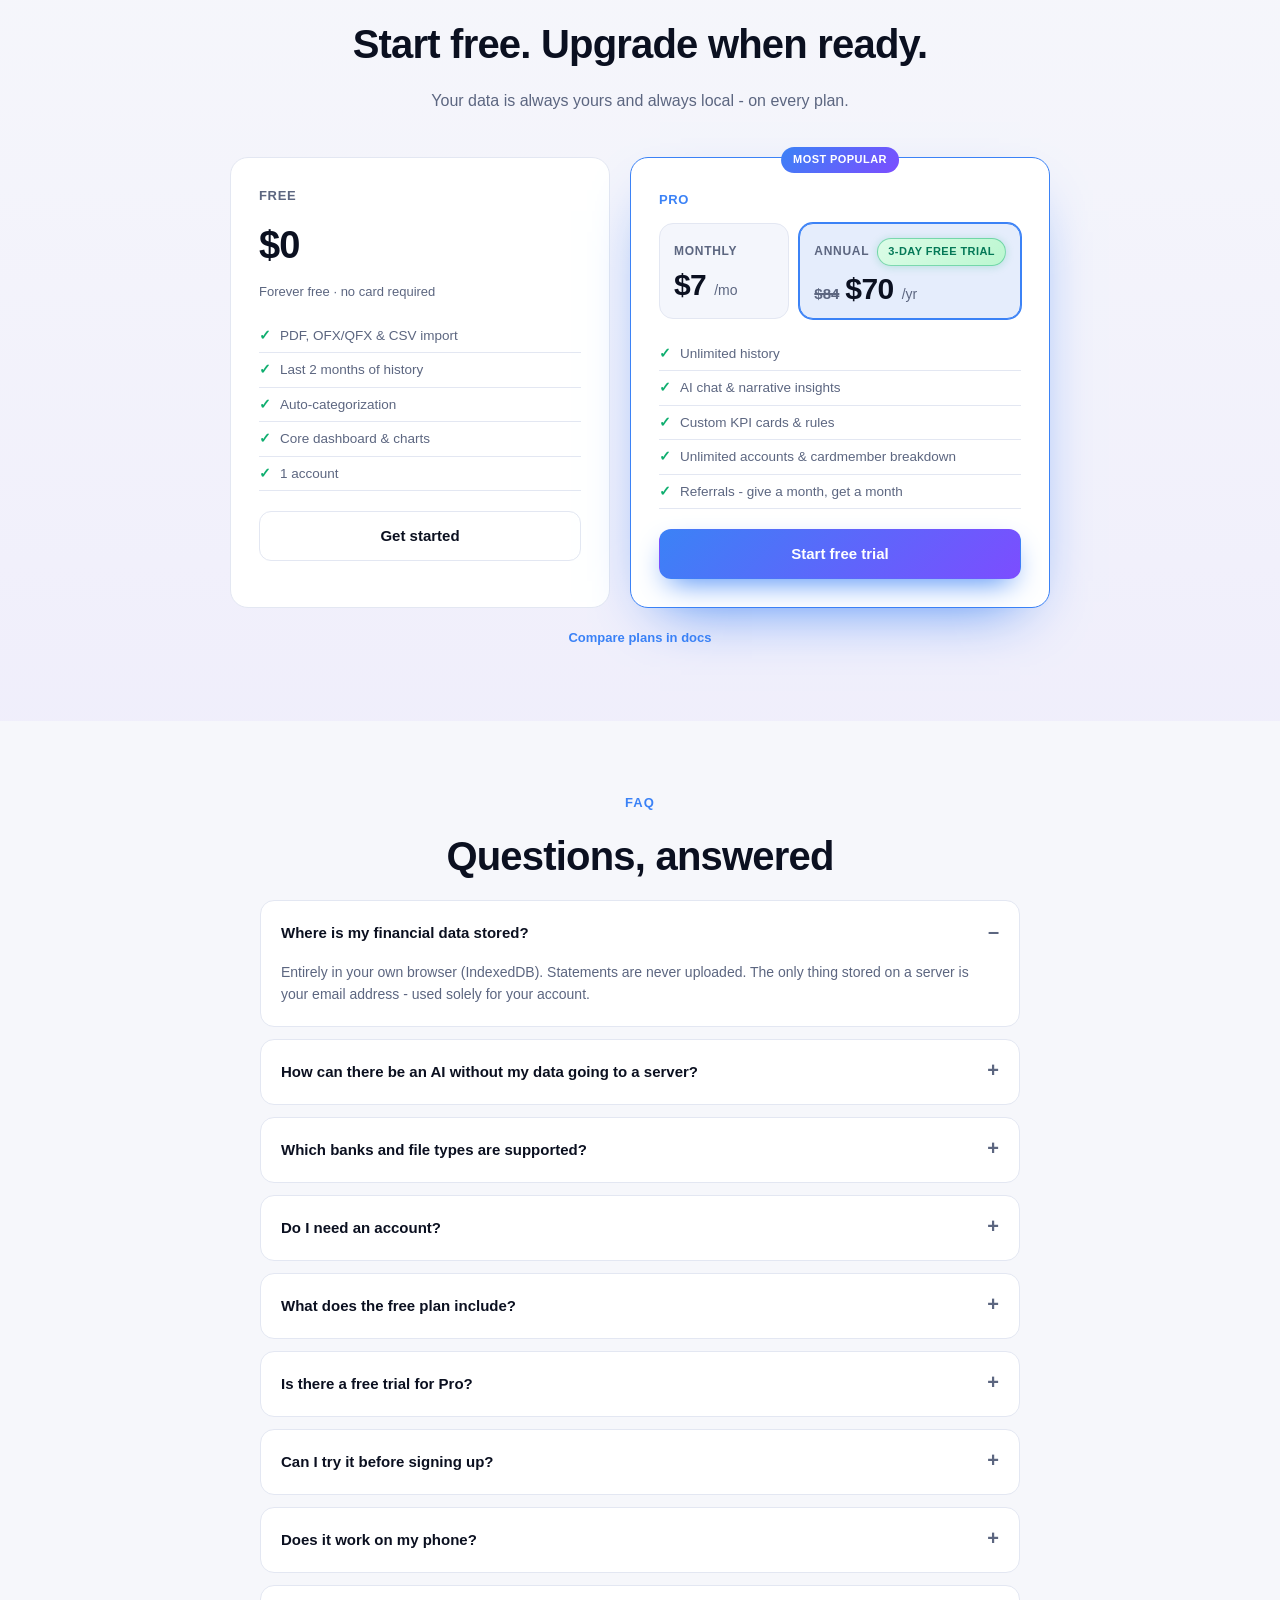
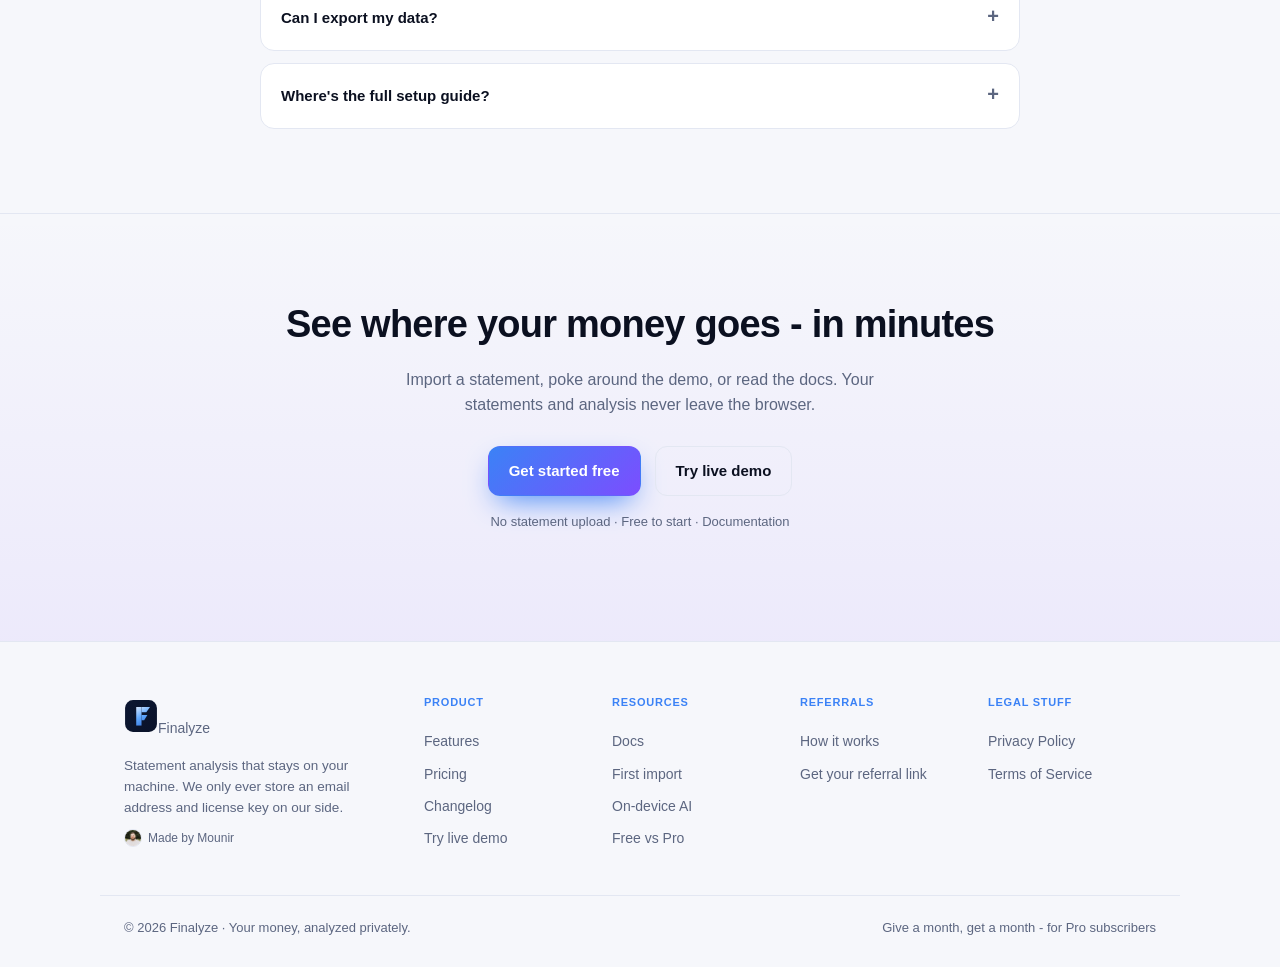
==== commit da9c7fdb: "fix(landing): align hero mockup to the real demo dataset (P2-3) Hero now mirrors the rebuilt Apr-Jun" ====
--- a/index.html
+++ b/index.html
@@ -879,17 +879,17 @@
             <div class="ad-main">
               <div class="ad-page-head">
                 <h2>Spending overview</h2>
-                <div class="ad-head-sub">Apr 1 – Jun 29, 2026 · 96 transactions</div>
+                <div class="ad-head-sub">Apr 1 – Jun 29, 2026 · 115 transactions</div>
                 <div class="ad-filters">
                   <select class="ad-filter-select ad-filter-preset" id="adFilterPreset" aria-label="Quick date range">
-                    <option value="this-month" selected>This Month</option>
+                    <option value="quarter" selected>This Quarter</option>
+                    <option value="this-month">This Month</option>
                     <option value="last-month">Last Month</option>
-                    <option value="quarter">This Quarter</option>
                     <option value="all">All Time</option>
                   </select>
                   <div class="ad-filter-dates">
                     <span class="ad-filter-label">Date range</span>
-                    <input class="ad-filter-input" id="adFilterFrom" type="text" value="2026-06-01" readonly aria-label="From date" />
+                    <input class="ad-filter-input" id="adFilterFrom" type="text" value="2026-04-01" readonly aria-label="From date" />
                     <span class="ad-filter-sep">→</span>
                     <input class="ad-filter-input" id="adFilterTo" type="text" value="2026-06-29" readonly aria-label="To date" />
                   </div>
@@ -903,10 +903,10 @@
                 </div>
               </div>
               <div class="ad-kpis">
-                <div class="ad-kpi"><div class="ad-v" data-to="3180" data-prefix="$">$3,180</div><div class="ad-l">Net spend <em class="up">▲ 16%</em></div></div>
-                <div class="ad-kpi"><div class="ad-v" data-to="948" data-prefix="$">$948</div><div class="ad-l">Groceries</div></div>
-                <div class="ad-kpi"><div class="ad-v" data-to="94" data-prefix="$">$94</div><div class="ad-l">Subscriptions</div></div>
-                <div class="ad-kpi"><div class="ad-v" data-to="61" data-prefix="$">$61</div><div class="ad-l">Coffee</div></div>
+                <div class="ad-kpi"><div class="ad-v" data-to="5370" data-prefix="$">$5,370</div><div class="ad-l">Net spend <em>Apr–Jun</em></div></div>
+                <div class="ad-kpi"><div class="ad-v" data-to="1880" data-prefix="$">$1,880</div><div class="ad-l">Groceries</div></div>
+                <div class="ad-kpi"><div class="ad-v" data-to="980" data-prefix="$">$980</div><div class="ad-l">Restaurants</div></div>
+                <div class="ad-kpi"><div class="ad-v" data-to="200" data-prefix="$">$200</div><div class="ad-l">Subscriptions</div></div>
               </div>
               <div class="ad-row">
                 <div class="ad-charts-col">
@@ -914,21 +914,21 @@
                     <div class="ad-ph">Spend by category</div>
                     <div class="ad-chart-plot">
                       <div class="ad-y-axis" aria-hidden="true">
-                        <span>$1.2k</span><span>$800</span><span>$400</span><span>$0</span>
+                        <span>$2k</span><span>$1.3k</span><span>$0.7k</span><span>$0</span>
                       </div>
                       <div class="ad-bar-plot">
                         <div class="ad-bar-grid" aria-hidden="true"><span></span><span></span><span></span><span></span></div>
                         <div class="ad-bars">
-                          <span style="--h:79%;--d:0s;--bar:#0fae6f"></span>
-                          <span style="--h:51%;--d:.08s;--bar:#ef4655"></span>
-                          <span style="--h:39%;--d:.16s;--bar:#7c4dff"></span>
-                          <span style="--h:14%;--d:.24s;--bar:#5b5bf0"></span>
-                          <span style="--h:11%;--d:.32s;--bar:#14b8a6"></span>
-                          <span style="--h:9%;--d:.4s;--bar:#ff9900"></span>
-                          <span style="--h:16%;--d:.48s;--bar:#94a3b8"></span>
+                          <span style="--h:94%;--d:0s;--bar:#0fae6f"></span>
+                          <span style="--h:49%;--d:.08s;--bar:#ef4655"></span>
+                          <span style="--h:30%;--d:.16s;--bar:#7c4dff"></span>
+                          <span style="--h:23%;--d:.24s;--bar:#14b8a6"></span>
+                          <span style="--h:16%;--d:.32s;--bar:#ff9900"></span>
+                          <span style="--h:10%;--d:.4s;--bar:#5b5bf0"></span>
+                          <span style="--h:7%;--d:.48s;--bar:#a16207"></span>
                         </div>
                         <div class="ad-x-axis" aria-hidden="true">
-                          <span>Groc</span><span>Dining</span><span>Shop</span><span>Subs</span><span>Transit</span><span>Coffee</span><span>Other</span>
+                          <span>Groc</span><span>Rest</span><span>Shop</span><span>Health</span><span>Amzn</span><span>Subs</span><span>Coffee</span>
                         </div>
                       </div>
                     </div>
@@ -936,10 +936,10 @@
                       <span><i class="ad-legend-swatch" style="background:#0fae6f"></i> Groceries</span>
                       <span><i class="ad-legend-swatch" style="background:#ef4655"></i> Restaurants</span>
                       <span><i class="ad-legend-swatch" style="background:#7c4dff"></i> Shopping</span>
+                      <span><i class="ad-legend-swatch" style="background:#14b8a6"></i> Health</span>
+                      <span><i class="ad-legend-swatch" style="background:#ff9900"></i> Online/Amazon</span>
                       <span><i class="ad-legend-swatch" style="background:#5b5bf0"></i> Subscriptions</span>
-                      <span><i class="ad-legend-swatch" style="background:#14b8a6"></i> Transit</span>
-                      <span><i class="ad-legend-swatch" style="background:#ff9900"></i> Coffee</span>
-                      <span><i class="ad-legend-swatch" style="background:#94a3b8"></i> Other</span>
+                      <span><i class="ad-legend-swatch" style="background:#a16207"></i> Coffee</span>
                     </div>
                   </div>
                   <div class="ad-panel ad-line">
@@ -979,10 +979,9 @@
                         <tr><th>Month</th><th class="num">Net</th><th class="num">Δ</th><th class="num">%</th></tr>
                       </thead>
                       <tbody>
-                        <tr><td>Mar</td><td class="num">$2,560</td><td class="num down">−$60</td><td class="num down">−2%</td></tr>
-                        <tr><td>Apr</td><td class="num">$2,610</td><td class="num up">+$50</td><td class="num up">+2%</td></tr>
-                        <tr><td>May</td><td class="num">$2,740</td><td class="num up">+$130</td><td class="num up">+5%</td></tr>
-                        <tr><td>Jun</td><td class="num">$3,180</td><td class="num up">+$440</td><td class="num up">+16%</td></tr>
+                        <tr><td>Apr</td><td class="num">$1,513</td><td class="num up">+$95</td><td class="num up">+7%</td></tr>
+                        <tr><td>May</td><td class="num">$1,963</td><td class="num up">+$450</td><td class="num up">+30%</td></tr>
+                        <tr><td>Jun</td><td class="num">$1,894</td><td class="num down">−$69</td><td class="num down">−4%</td></tr>
                       </tbody>
                     </table>
                   </div>
@@ -990,16 +989,12 @@
                     <div class="ad-ph ad-ph-sm">By cardmember</div>
                     <div class="ad-cm-bars" aria-hidden="true">
                       <div class="ad-cm-bar">
-                        <div class="ad-cm-track"><span class="ad-cm-fill" style="height:88%;background:#5b5bf0"></span></div>
-                        <span class="ad-cm-label">Sam</span>
+                        <div class="ad-cm-track"><span class="ad-cm-fill" style="height:90%;background:#5b5bf0"></span></div>
+                        <span class="ad-cm-label">Sam · $3,125</span>
                       </div>
                       <div class="ad-cm-bar">
-                        <div class="ad-cm-track"><span class="ad-cm-fill" style="height:56%;background:#0fae6f"></span></div>
-                        <span class="ad-cm-label">Alex</span>
-                      </div>
-                      <div class="ad-cm-bar">
-                        <div class="ad-cm-track"><span class="ad-cm-fill" style="height:30%;background:#f5a524"></span></div>
-                        <span class="ad-cm-label">Joint</span>
+                        <div class="ad-cm-track"><span class="ad-cm-fill" style="height:65%;background:#0fae6f"></span></div>
+                        <span class="ad-cm-label">Alex · $2,244</span>
                       </div>
                     </div>
                   </div>
@@ -1026,10 +1021,10 @@
                     </form>
                   </div>
                   <ul class="ad-ai-insights" id="adAiInsightsView" hidden>
-                    <li>You spent <b>$440 more</b> in June than May (<b>+16%</b>).</li>
-                    <li>Groceries is your top category at <b>$948</b>.</li>
-                    <li>Found <b>3 subscriptions</b> totaling <b>$94/mo</b> — Spotify, Netflix, iCloud.</li>
-                    <li>Top merchant: <b>Costco</b> at <b>$312</b>.</li>
+                    <li>You spent <b>$69 less</b> in June than May (<b>−4%</b>).</li>
+                    <li>Groceries is your top category at <b>$1,880</b> — Costco leads at <b>$641</b>.</li>
+                    <li>Found <b>5 subscriptions</b> (~<b>$67/mo</b>) — Spotify, Netflix, ChatGPT, Apple, Google.</li>
+                    <li>Top merchant: <b>The Keg</b> at <b>$721</b> across 4 visits.</li>
                   </ul>
                   <p class="ad-ai-models" id="adAiModelsView" hidden>These run locally in the real app (WebAssembly). Nothing is sent anywhere. You can enable the models from Settings once you're in the full demo.</p>
                 </div>
@@ -1603,15 +1598,15 @@
 
       function replyFor(q) {
         var t = q.toLowerCase();
-        if (/coffee|cafe|latte|starbucks|tim/.test(t)) return 'You spent <b>$61</b> at Starbucks and Tim Hortons (8 purchases) in June. Your average visit was <b>$7.60</b>.';
-        if (/subscription|recurring|netflix|spotify/.test(t)) return 'You have <b>3 subscriptions</b> costing <b>$94/mo</b> — Spotify, Netflix, and iCloud. Spotify rose <b>$2</b> last month.';
-        if (/transit|presto|bus|train|subway/.test(t)) return 'Transit (Presto) is <b>$88</b> this month across 9 taps.';
-        if (/grocer|supermarket|costco|whole foods|trader/.test(t)) return 'Groceries total <b>$948</b> this month — Costco is your largest at <b>$312</b>.';
-        if (/dining|restaurant|eat out|uber eats|doordash/.test(t)) return 'Restaurants total <b>$612</b> this month, including <b>$94</b> on Uber Eats.';
-        if (/costco|amazon|merchant|top shop/.test(t)) return 'Your top merchant is <b>Costco</b> at <b>$312</b> this month.';
-        if (/change|last month|compare|delta|more|less/.test(t)) return 'You spent <b>$440 more</b> in June than May (<b>+16%</b>). Groceries and a Costco run drove most of it.';
-        if (/total|net|spend|spent|overview/.test(t)) return 'Net spend is <b>$3,180</b> in June — up <b>16%</b> vs May on this demo data.';
-        if (/daily|average|avg/.test(t)) return 'Your average daily spend is <b>$106</b> in June.';
+        if (/coffee|cafe|latte|starbucks|tim/.test(t)) return 'You spent <b>$138</b> on coffee (Starbucks &amp; Tim Hortons) across Apr–Jun — about <b>$46/mo</b>.';
+        if (/subscription|recurring|netflix|spotify/.test(t)) return 'You have <b>5 subscriptions</b> (~<b>$67/mo</b>) — Spotify, Netflix, ChatGPT, Apple, and Google.';
+        if (/transit|presto|bus|train|subway/.test(t)) return 'Transit (Presto &amp; Uber rides) is <b>$125</b> this quarter.';
+        if (/grocer|supermarket|costco|whole foods|trader/.test(t)) return 'Groceries total <b>$1,880</b> this quarter — Costco is your largest at <b>$641</b>.';
+        if (/dining|restaurant|eat out|uber eats|doordash/.test(t)) return 'Restaurants total <b>$980</b> this quarter, led by The Keg at <b>$721</b>.';
+        if (/costco|keg|amazon|merchant|top shop/.test(t)) return 'Your top merchant is <b>The Keg</b> at <b>$721</b> across 4 visits.';
+        if (/change|last month|compare|delta|more|less/.test(t)) return 'You spent <b>$69 less</b> in June than May (<b>−4%</b>). May was your biggest month.';
+        if (/total|net|spend|spent|overview/.test(t)) return 'Net spend is <b>$5,370</b> across Apr–Jun on this demo data.';
+        if (/daily|average|avg/.test(t)) return 'Your average daily spend is about <b>$60</b> over the quarter.';
         if (/easter|secret|egg|demo|play/.test(t)) return 'Nice find. This is a tiny preview of the demo. <a href="/app?demo=1">Open the real thing</a> to play with your own data and load the local models.';
         if (/hi|hello|hey|help/.test(t)) return 'Try asking about coffee, subscriptions, groceries, or what changed from last month.';
         return 'I only know this preview dataset. Try “coffee”, “subscriptions”, “what changed from last month?”, or “top merchant”.';
@@ -1640,9 +1635,9 @@
       }
       if (clearBtn) {
         clearBtn.addEventListener('click', function () {
-          if (preset) preset.value = 'this-month';
+          if (preset) preset.value = 'quarter';
           if (flowEl) flowEl.value = 'all';
-          if (fromEl && toEl) { fromEl.value = '2026-06-01'; toEl.value = '2026-06-29'; }
+          if (fromEl && toEl) { fromEl.value = '2026-04-01'; toEl.value = '2026-06-29'; }
         });
       }
 
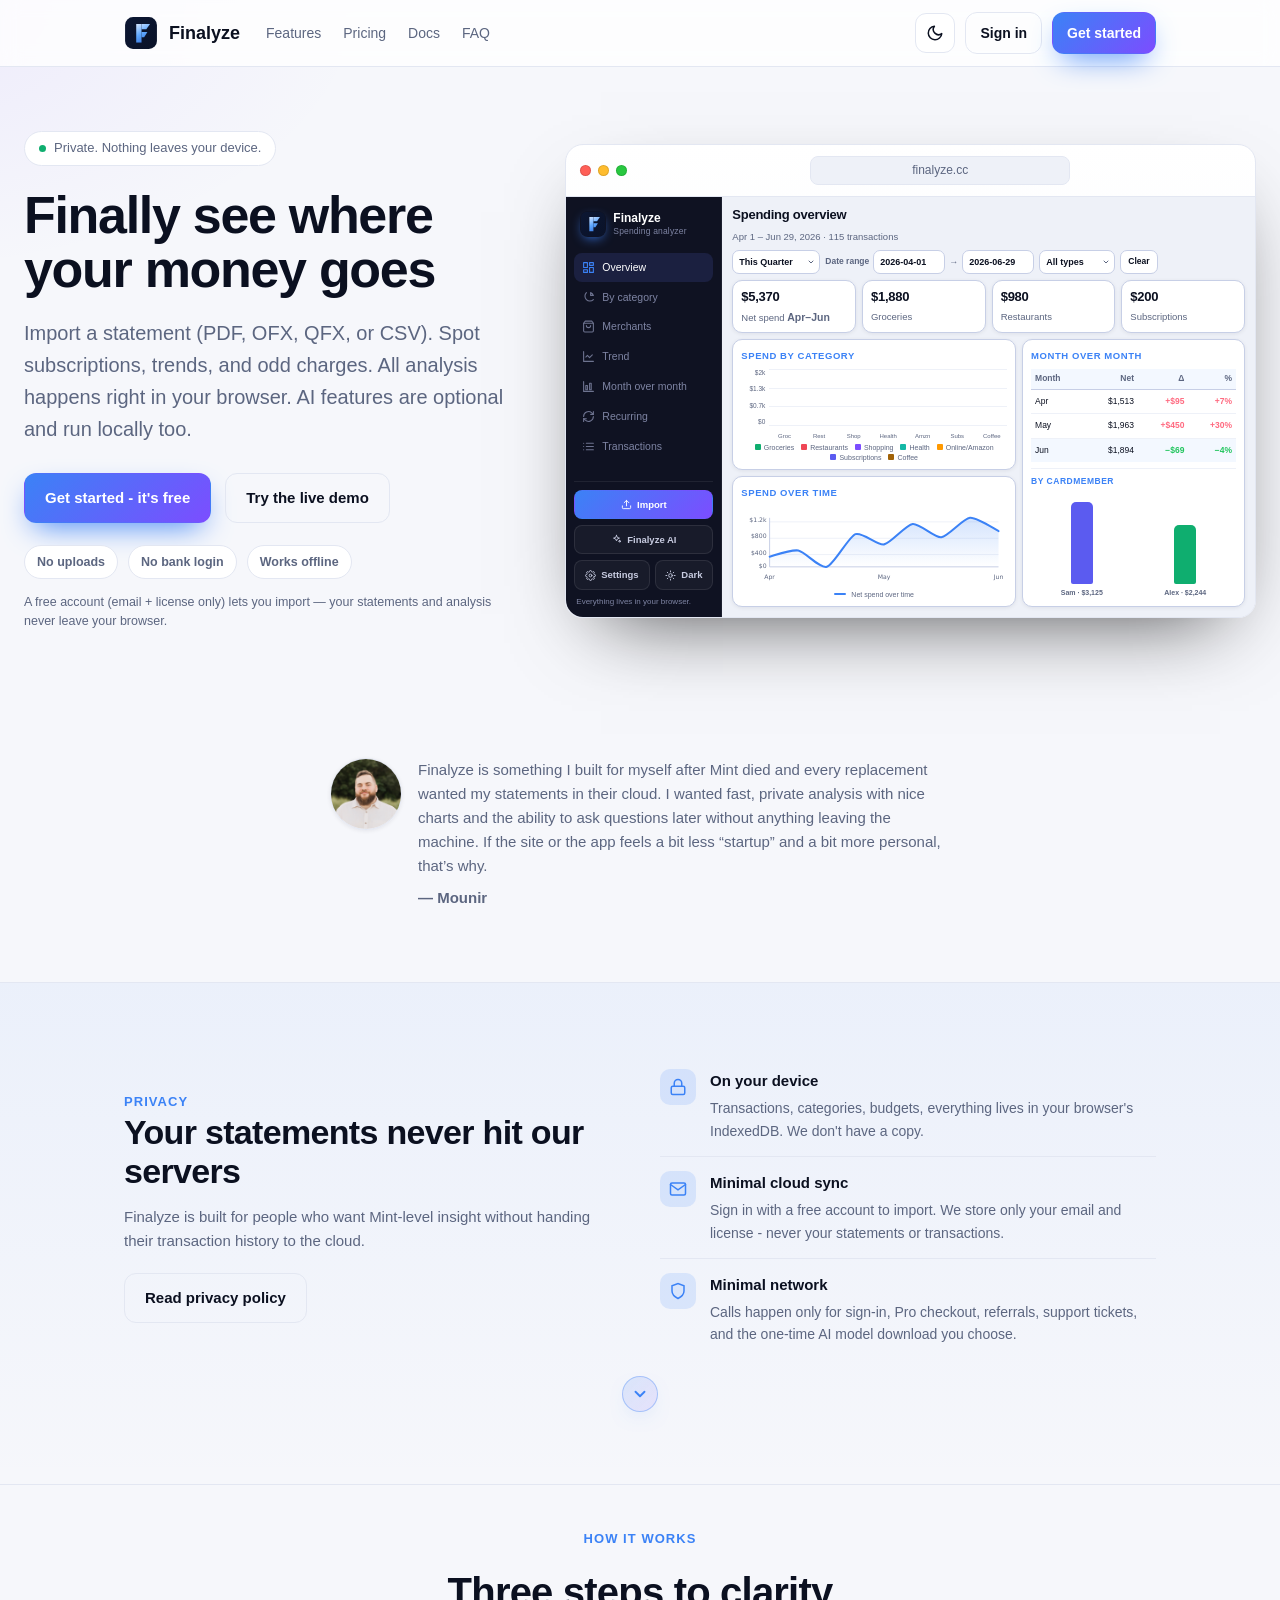
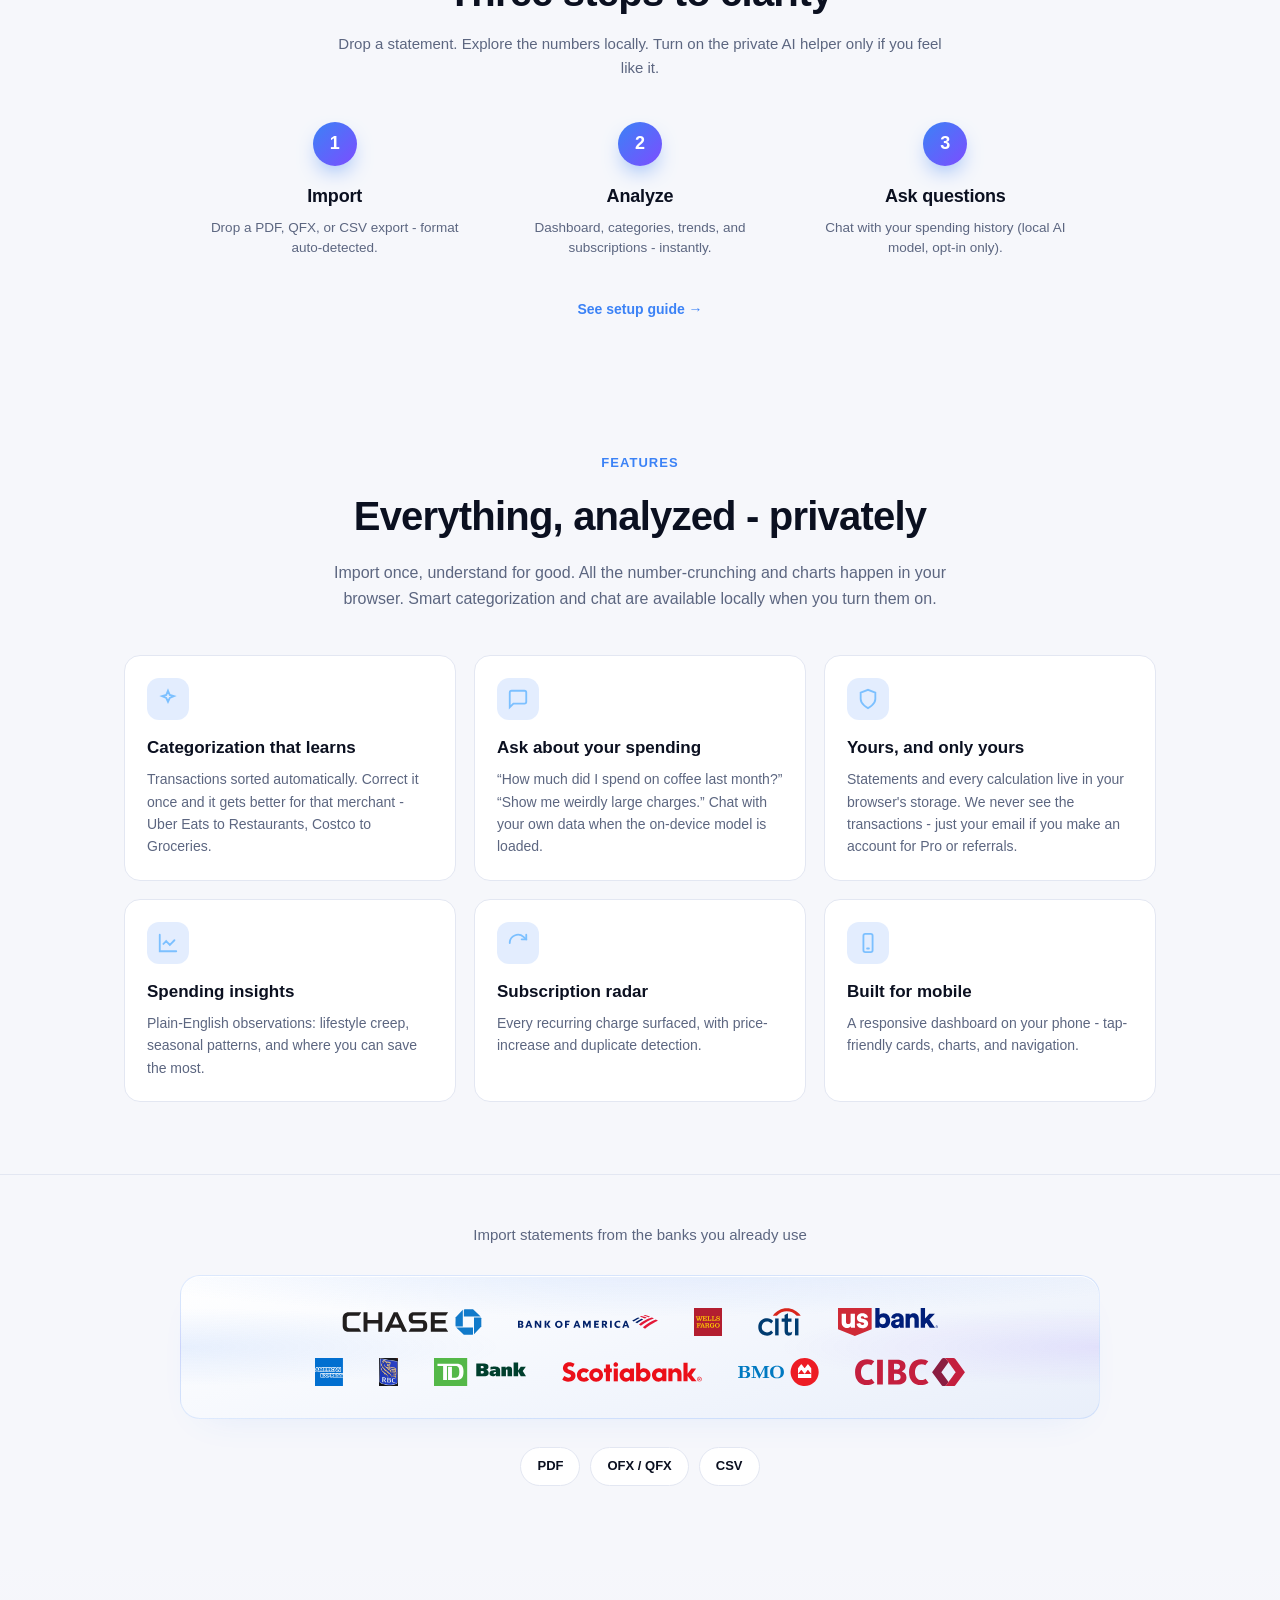
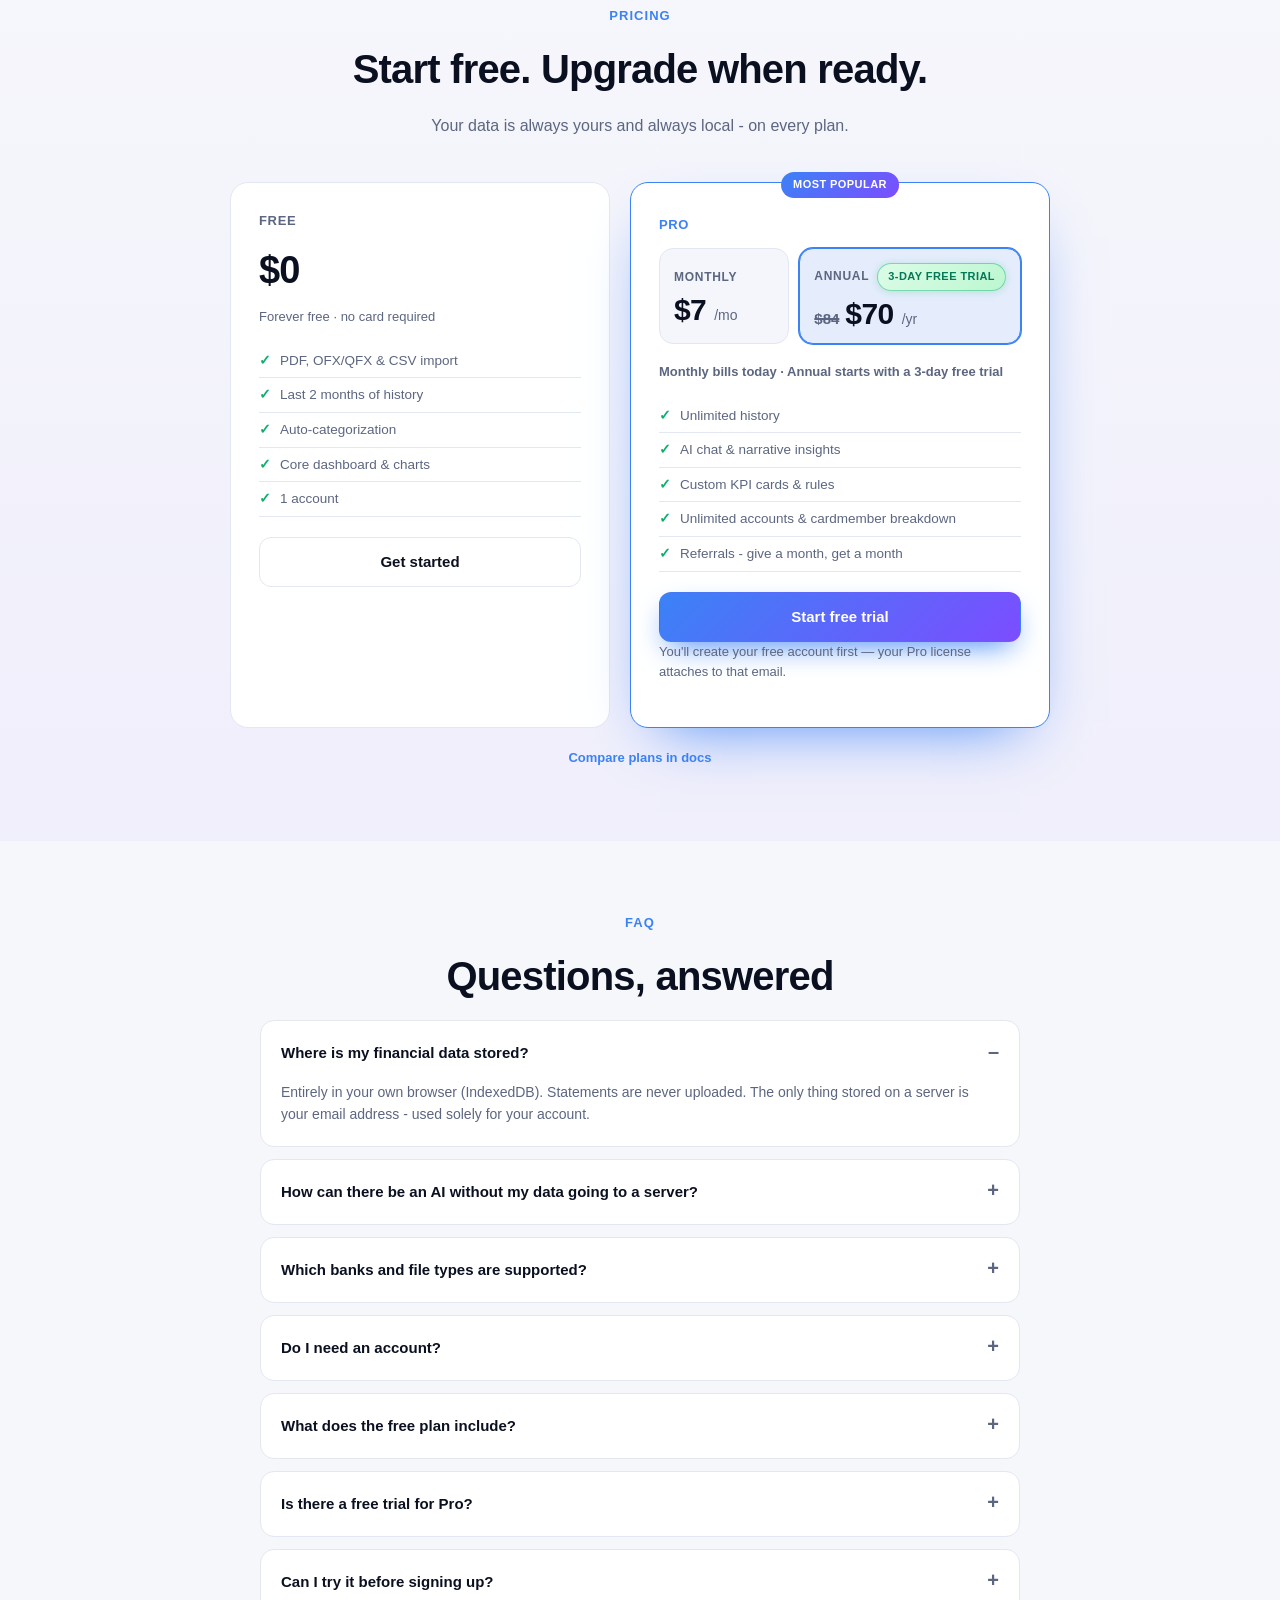
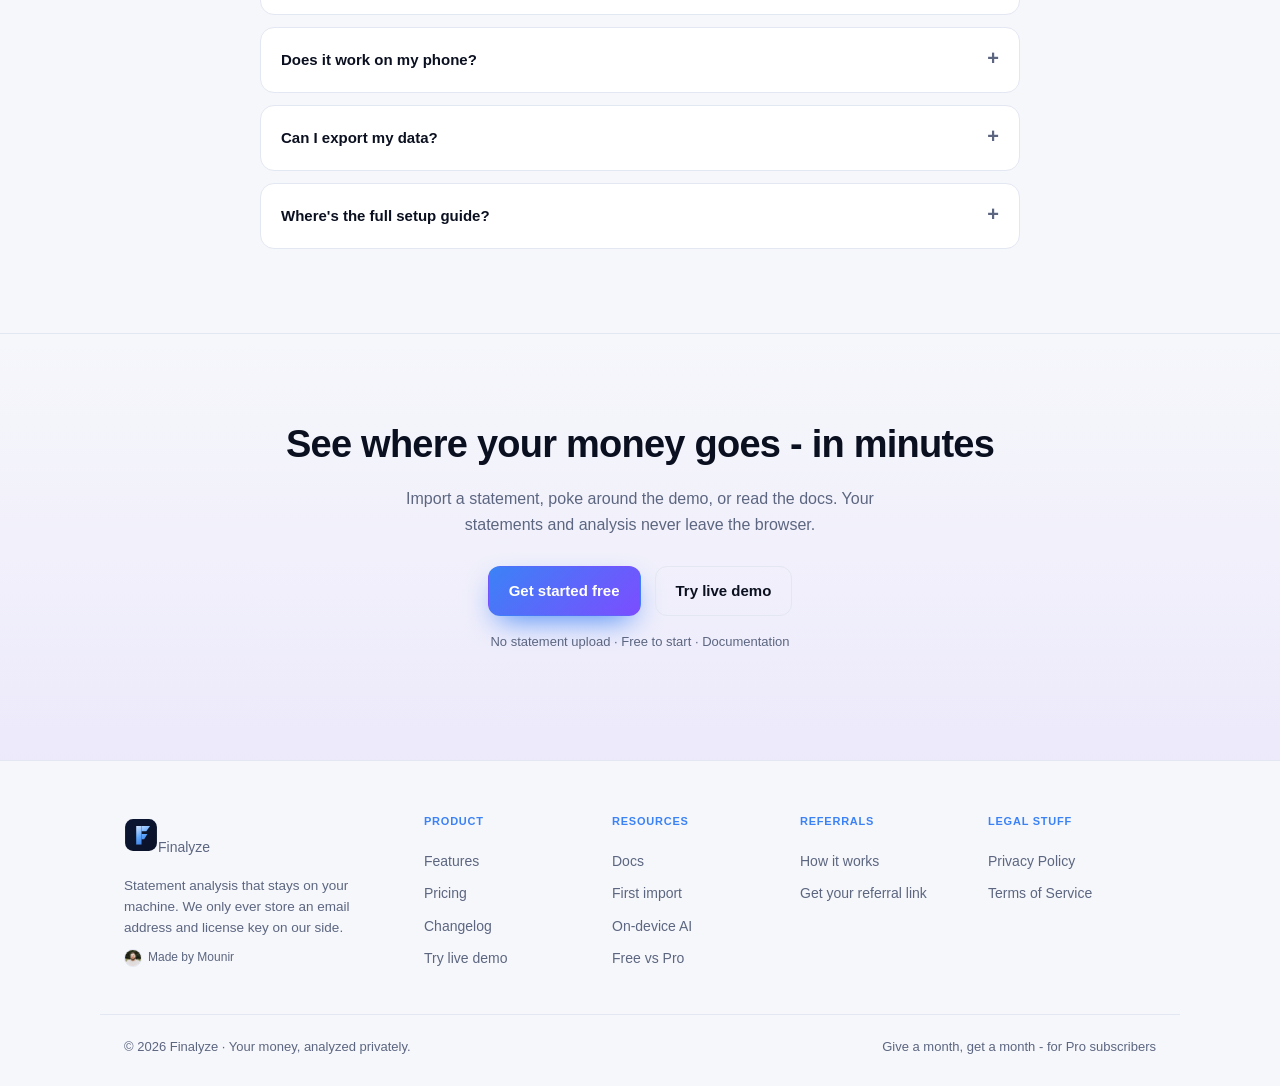
==== commit 54da6830: "fix(landing): route Pro CTA through signup; clarify trial/billing & account (P2-1) - Pro 'Start free" ====
--- a/index.html
+++ b/index.html
@@ -25,7 +25,7 @@
   <meta http-equiv="X-Frame-Options" content="SAMEORIGIN" />
   <meta name="referrer" content="strict-origin-when-cross-origin" />
   <meta http-equiv="Permissions-Policy" content="camera=(), microphone=(), geolocation=()" />
-  <link rel="stylesheet" href="landing.css?v=15" />
+  <link rel="stylesheet" href="landing.css?v=16" />
   <!-- hero v7: side-by-side demo with interactive easter-egg chat -->
   <style>
     .appdemo .ad-window {
@@ -842,6 +842,7 @@
             <span class="chip">No bank login</span>
             <span class="chip">Works offline</span>
           </div>
+          <p class="hero-account-note">A free account (email + license only) lets you import — your statements and analysis never leave your browser.</p>
         </div>
 
         <div class="appdemo" id="how">
@@ -1207,13 +1208,13 @@
           <span class="price-badge">Most popular</span>
           <div class="tag">Pro</div>
           <div class="pro-plans" role="group" aria-label="Choose Pro billing">
-            <button type="button" class="pro-plan pro-plan-pick" data-plan="monthly" data-href="https://buy.stripe.com/7sY4gyaww7Yl7RI0NI3Nm00" aria-pressed="false">
+            <button type="button" class="pro-plan pro-plan-pick" data-plan="monthly" data-href="/app?signup=1&amp;plan=pro-monthly" aria-pressed="false">
               <div class="pro-plan-head">
                 <span class="pro-plan-name">Monthly</span>
               </div>
               <div class="pro-plan-price"><strong>$7</strong><span>/mo</span></div>
             </button>
-            <button type="button" class="pro-plan pro-plan-pick is-selected" data-plan="annual" data-href="https://buy.stripe.com/eVq14m4880vTdc2dAu3Nm01" aria-pressed="true">
+            <button type="button" class="pro-plan pro-plan-pick is-selected" data-plan="annual" data-href="/app?signup=1&amp;plan=pro-annual" aria-pressed="true">
               <div class="pro-plan-head">
                 <span class="pro-plan-name">Annual</span>
                 <span class="pro-plan-pill">3-day free trial</span>
@@ -1224,6 +1225,7 @@
               </div>
             </button>
           </div>
+          <p class="micro pro-trial-copy">Monthly bills today · Annual starts with a 3-day free trial</p>
           <ul>
             <li>Unlimited history</li>
             <li>AI chat &amp; narrative insights</li>
@@ -1231,7 +1233,8 @@
             <li>Unlimited accounts &amp; cardmember breakdown</li>
             <li>Referrals - give a month, get a month</li>
           </ul>
-          <a class="btn primary pro-checkout" id="proCheckout" href="https://buy.stripe.com/eVq14m4880vTdc2dAu3Nm01" target="_blank" rel="noopener" style="width:100%;justify-content:center;">Start free trial</a>
+          <a class="btn primary pro-checkout" id="proCheckout" href="/app?signup=1&amp;plan=pro-annual" style="width:100%;justify-content:center;">Start free trial</a>
+          <p class="micro pro-checkout-note">You'll create your free account first — your Pro license attaches to that email.</p>
         </div>
       </div>
       <p class="price-foot price-foot-centered"><a href="/docs/#plans">Compare plans in docs</a></p>
@@ -1438,10 +1441,12 @@
         });
         btn.classList.add('is-selected');
         btn.setAttribute('aria-pressed', 'true');
+        // Route through signup in the same tab; the app launches Stripe checkout
+        // post-auth with the account email bound (license attaches to that email).
         checkout.href = btn.dataset.href;
         checkout.textContent = labels[btn.dataset.plan] || 'Continue';
-        checkout.target = '_blank';
-        checkout.rel = 'noopener';
+        checkout.removeAttribute('target');
+        checkout.removeAttribute('rel');
         checkout.classList.remove('is-disabled');
         checkout.removeAttribute('aria-disabled');
         checkout.removeAttribute('tabindex');
--- a/landing.css
+++ b/landing.css
@@ -222,6 +222,15 @@
   border: 1px solid var(--line);
   background: var(--surface);
 }
+.hero-account-note {
+  margin: 14px 0 0;
+  font-size: 12.5px;
+  line-height: 1.5;
+  color: var(--muted);
+  max-width: 34rem;
+}
+.pro-trial-copy { margin: 4px 0 0; font-weight: 600; color: var(--ink-2, var(--muted)); }
+.pro-checkout-note { margin: 8px 0 0; }
 
 /* animated app preview */
 .appdemo {
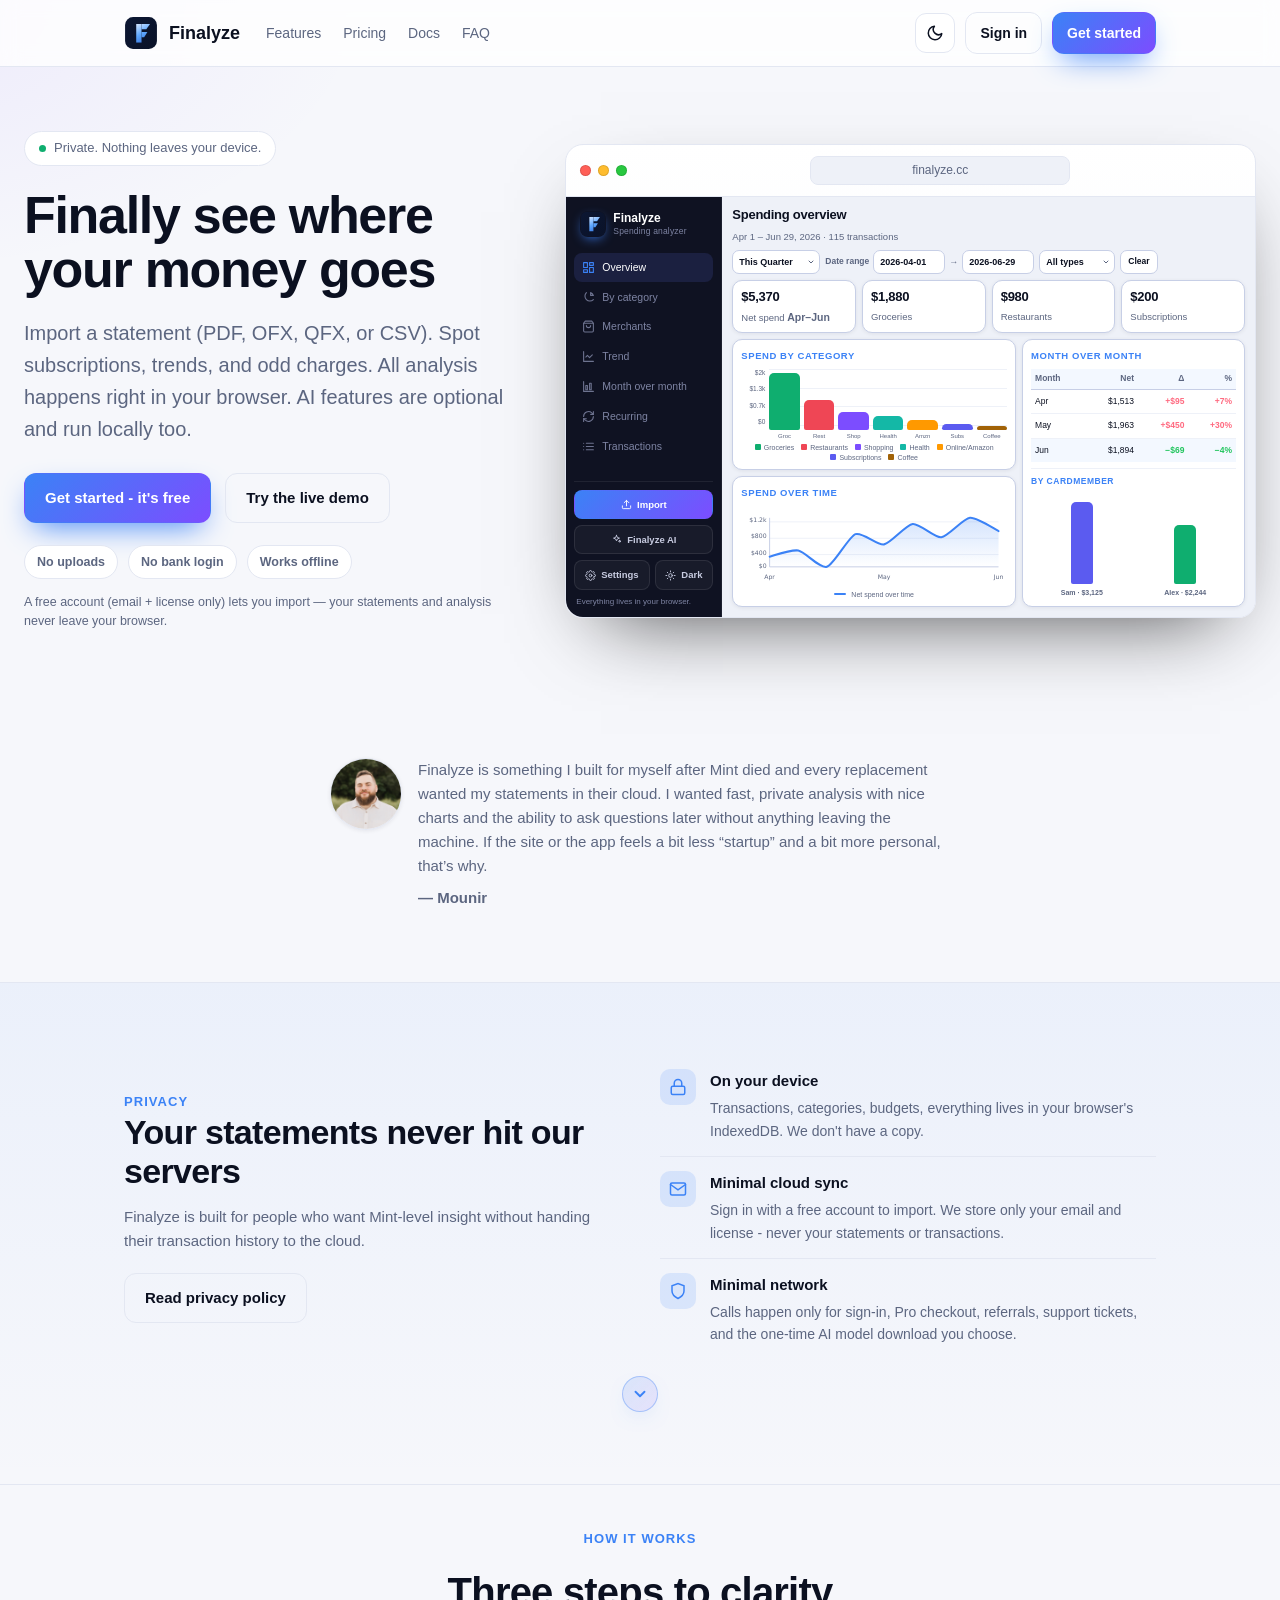
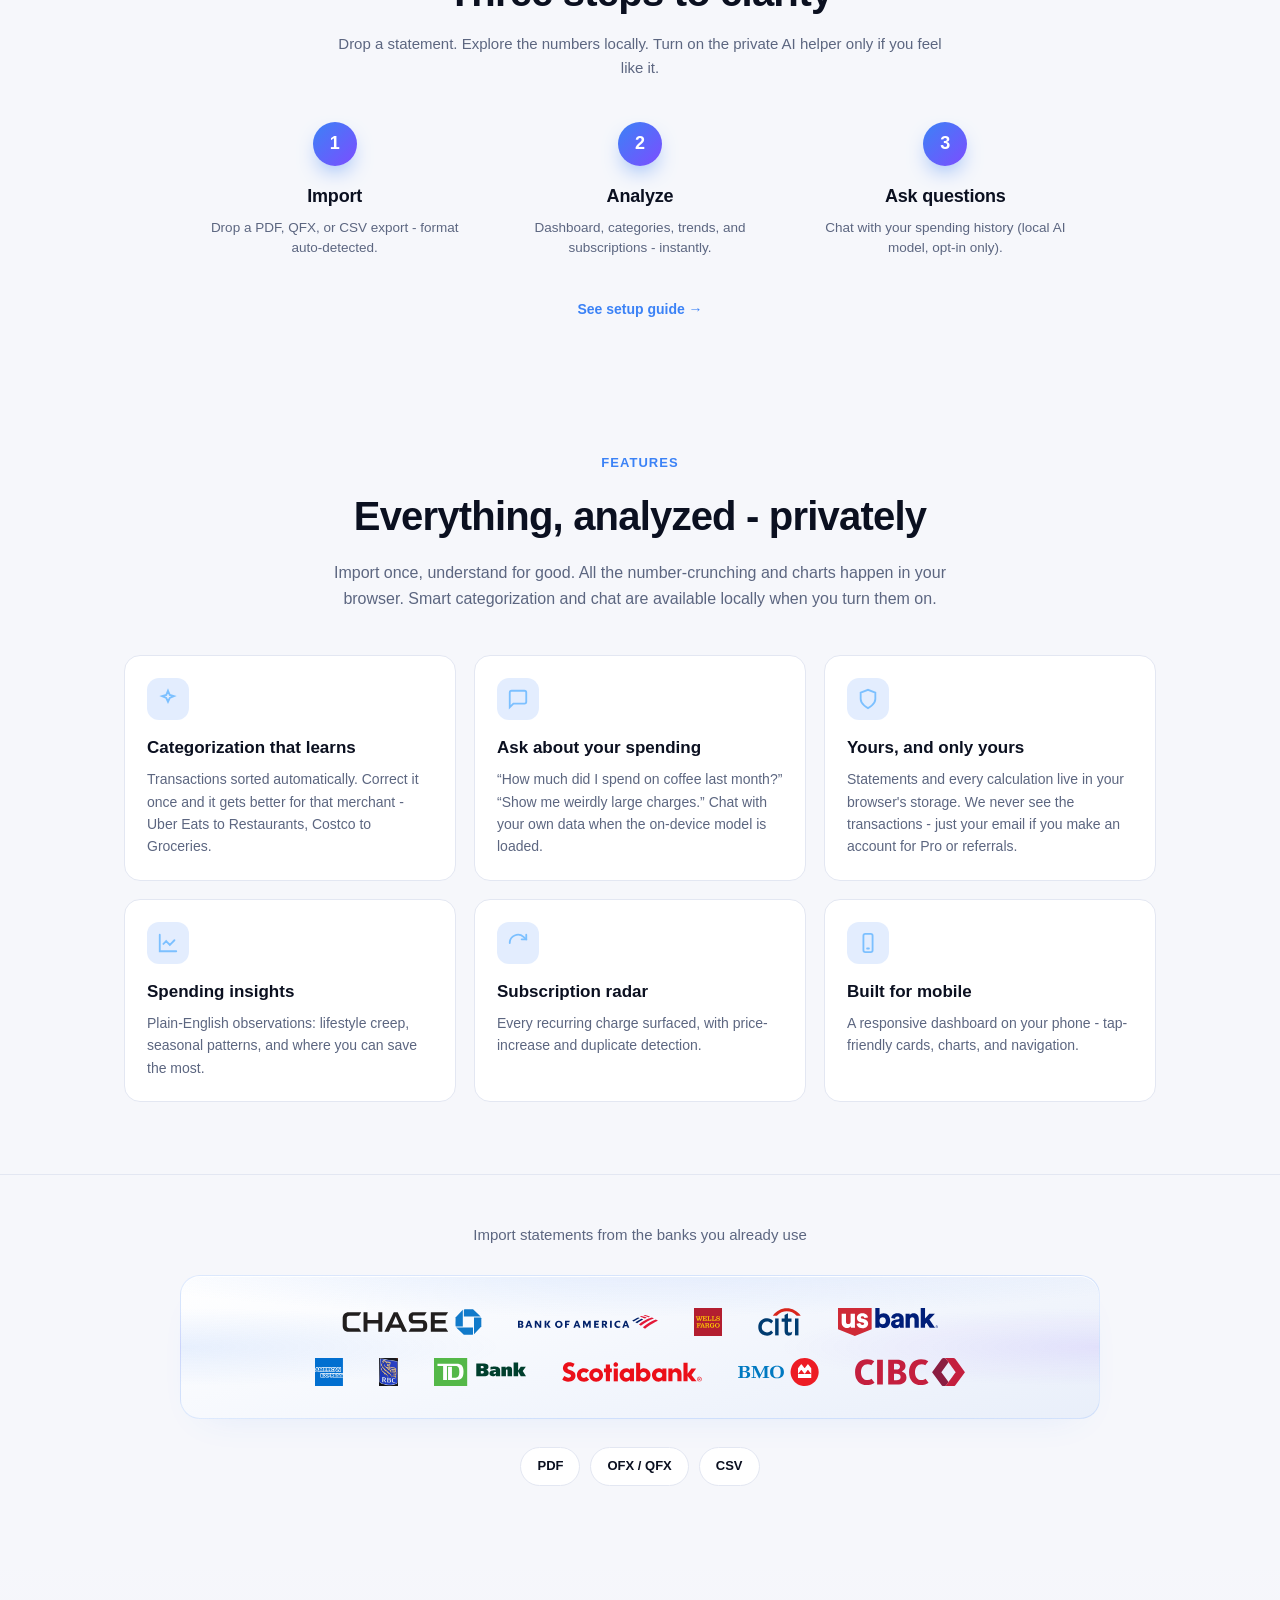
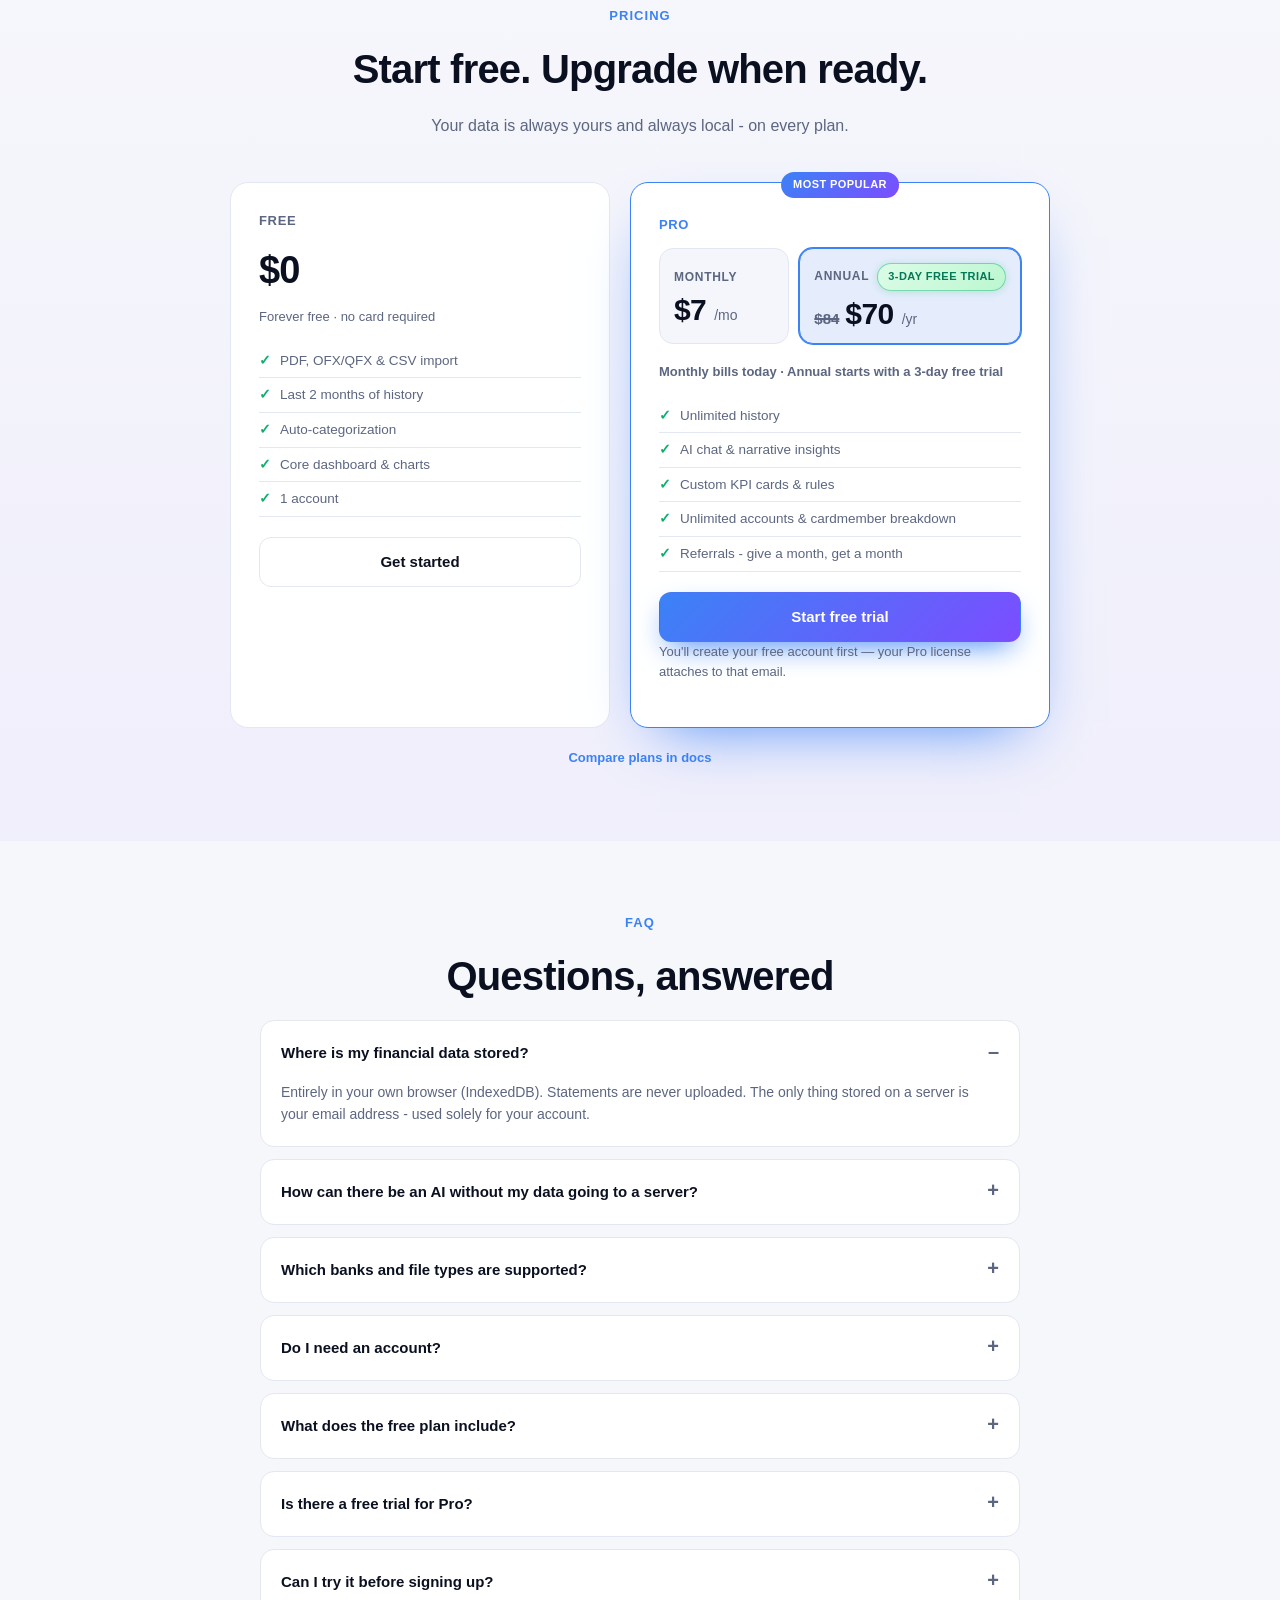
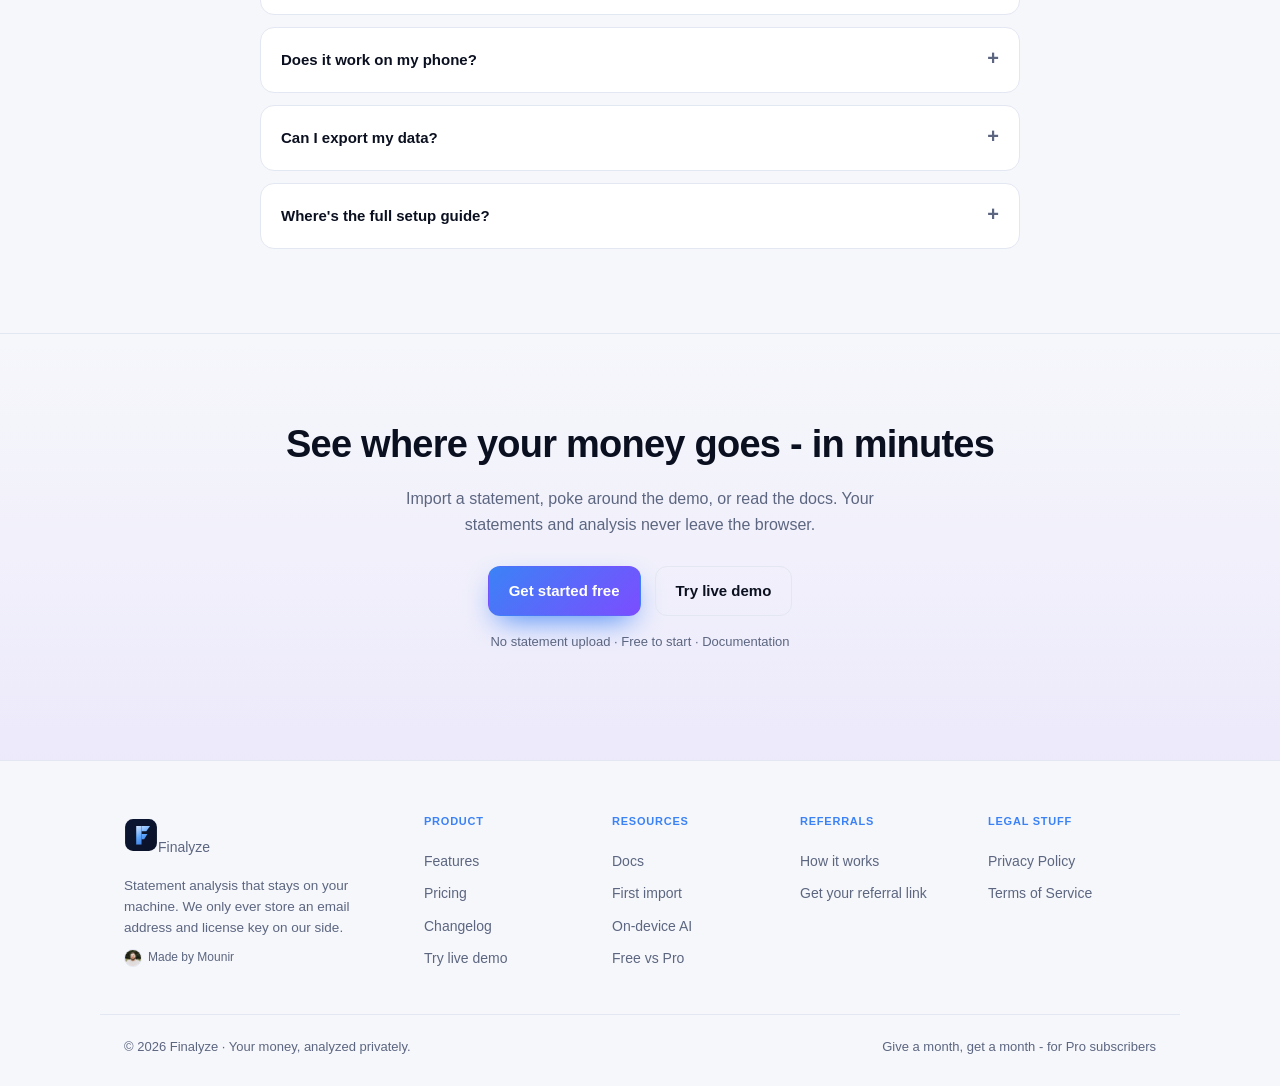
==== commit 60d58c52: "fix(landing): isolate hero mockup CSS so dashboard renders without JS (P0-1) landing.css hid .ad-sid" ====
--- a/index.html
+++ b/index.html
@@ -25,10 +25,11 @@
   <meta http-equiv="X-Frame-Options" content="SAMEORIGIN" />
   <meta name="referrer" content="strict-origin-when-cross-origin" />
   <meta http-equiv="Permissions-Policy" content="camera=(), microphone=(), geolocation=()" />
-  <link rel="stylesheet" href="landing.css?v=16" />
+  <link rel="stylesheet" href="landing.css?v=19" />
+  <link rel="stylesheet" href="hero-mockup.css?v=19" />
   <!-- hero v7: side-by-side demo with interactive easter-egg chat -->
   <style>
-    .appdemo .ad-window {
+    .appdemo .fzdm-window {
       display: grid !important;
       grid-template-columns: 156px minmax(0, 1fr) !important;
       align-items: stretch !important;
@@ -38,7 +39,7 @@
       overflow: hidden !important;
       background: #eef1f8 !important;
     }
-    .appdemo .ad-side {
+    .appdemo .fzdm-side {
       display: flex !important;
       flex-direction: column !important;
       gap: 4px !important;
@@ -49,7 +50,7 @@
       box-sizing: border-box !important;
       min-height: 100% !important;
     }
-    .appdemo .ad-brand {
+    .appdemo .fzdm-brand {
       display: flex !important;
       align-items: center !important;
       gap: 7px !important;
@@ -59,14 +60,14 @@
       font-size: 12px !important;
       line-height: 1.1 !important;
     }
-    .appdemo .ad-brand img {
+    .appdemo .fzdm-brand img {
       width: 26px !important;
       height: 26px !important;
       border-radius: 8px !important;
       flex-shrink: 0 !important;
       box-shadow: 0 4px 12px -4px #3b82f6 !important;
     }
-    .appdemo .ad-brand small {
+    .appdemo .fzdm-brand small {
       display: block !important;
       font-weight: 500 !important;
       font-size: 8.5px !important;
@@ -74,13 +75,13 @@
       margin-top: 2px !important;
       letter-spacing: .02em !important;
     }
-    .appdemo .ad-nav-wrap {
+    .appdemo .fzdm-nav-wrap {
       display: flex !important;
       flex-direction: column !important;
       gap: 1px !important;
       margin-top: 2px !important;
     }
-    .appdemo .ad-nav {
+    .appdemo .fzdm-nav {
       display: flex !important;
       align-items: center !important;
       gap: 7px !important;
@@ -93,27 +94,27 @@
       overflow: hidden !important;
       text-overflow: ellipsis !important;
     }
-    .appdemo .ad-nav svg {
+    .appdemo .fzdm-nav svg {
       width: 13px !important;
       height: 13px !important;
       flex-shrink: 0 !important;
       opacity: .85 !important;
     }
-    .appdemo .ad-nav-on {
+    .appdemo .fzdm-nav-on {
       color: #fff !important;
       background: #1b2040 !important;
     }
-    .appdemo .ad-nav-on svg { color: #3b82f6 !important; opacity: 1 !important; }
-    .appdemo .ad-side-spacer { flex: 1 1 auto !important; min-height: 6px !important; }
-    .appdemo .ad-side-foot {
+    .appdemo .fzdm-nav-on svg { color: #3b82f6 !important; opacity: 1 !important; }
+    .appdemo .fzdm-side-spacer { flex: 1 1 auto !important; min-height: 6px !important; }
+    .appdemo .fzdm-side-foot {
       border-top: 1px solid rgba(255, 255, 255, .07) !important;
       padding-top: 8px !important;
       display: flex !important;
       flex-direction: column !important;
       gap: 6px !important;
     }
-    .appdemo .ad-side-actions { display: flex !important; gap: 5px !important; }
-    .appdemo .ad-btn {
+    .appdemo .fzdm-side-actions { display: flex !important; gap: 5px !important; }
+    .appdemo .fzdm-btn {
       display: flex !important;
       align-items: center !important;
       justify-content: center !important;
@@ -127,24 +128,24 @@
       flex: 1 1 auto !important;
       min-width: 0 !important;
     }
-    .appdemo .ad-btn svg { width: 11px !important; height: 11px !important; flex-shrink: 0 !important; }
-    .appdemo .ad-btn-primary {
+    .appdemo .fzdm-btn svg { width: 11px !important; height: 11px !important; flex-shrink: 0 !important; }
+    .appdemo .fzdm-btn-primary {
       background: linear-gradient(135deg, #3b82f6, #7c4dff) !important;
       color: #fff !important;
       border-color: transparent !important;
     }
-    .appdemo .ad-btn-ghost {
+    .appdemo .fzdm-btn-ghost {
       background: rgba(255, 255, 255, .04) !important;
       color: #c7cbe0 !important;
     }
-    .appdemo .ad-side-note {
+    .appdemo .fzdm-side-note {
       font-size: 8px !important;
       line-height: 1.4 !important;
       color: #7e84a3 !important;
       margin: 0 !important;
       padding: 0 2px !important;
     }
-    .appdemo .ad-main {
+    .appdemo .fzdm-main {
       display: flex !important;
       flex-direction: column !important;
       min-width: 0 !important;
@@ -155,28 +156,28 @@
       position: relative !important;
       overflow: hidden !important;
     }
-    .appdemo .ad-window { position: relative !important; }
-    .appdemo .ad-page-head { margin-bottom: 6px !important; flex-shrink: 0 !important; }
-    .appdemo .ad-page-head h2 {
+    .appdemo .fzdm-window { position: relative !important; }
+    .appdemo .fzdm-page-head { margin-bottom: 6px !important; flex-shrink: 0 !important; }
+    .appdemo .fzdm-page-head h2 {
       margin: 0 !important;
       font-size: 13px !important;
       font-weight: 750 !important;
       letter-spacing: -.02em !important;
       color: #0b1020 !important;
     }
-    .appdemo .ad-head-sub {
+    .appdemo .fzdm-head-sub {
       margin-top: 3px !important;
       font-size: 9.5px !important;
       color: #5c6680 !important;
     }
-    .appdemo .ad-filters {
+    .appdemo .fzdm-filters {
       display: flex !important;
       flex-wrap: wrap !important;
       align-items: center !important;
       gap: 5px !important;
       margin-top: 6px !important;
     }
-    .appdemo .ad-filter-select {
+    .appdemo .fzdm-filter-select {
       font: inherit !important;
       font-size: 9px !important;
       font-weight: 600 !important;
@@ -193,7 +194,7 @@
       background-position: right 4px center !important;
       background-size: 8px !important;
     }
-    .appdemo .ad-filter-input {
+    .appdemo .fzdm-filter-input {
       font: inherit !important;
       font-size: 9px !important;
       font-weight: 600 !important;
@@ -204,22 +205,22 @@
       color: #0b1020 !important;
       min-height: 0 !important;
     }
-    .appdemo .ad-filter-preset { min-width: 88px !important; }
-    .appdemo .ad-filter-flow { min-width: 76px !important; }
-    .appdemo .ad-filter-dates {
+    .appdemo .fzdm-filter-preset { min-width: 88px !important; }
+    .appdemo .fzdm-filter-flow { min-width: 76px !important; }
+    .appdemo .fzdm-filter-dates {
       display: flex !important;
       align-items: center !important;
       gap: 4px !important;
       flex-wrap: wrap !important;
     }
-    .appdemo .ad-filter-label {
+    .appdemo .fzdm-filter-label {
       font-size: 8.5px !important;
       font-weight: 700 !important;
       color: #5c6680 !important;
     }
-    .appdemo .ad-filter-sep { color: #5c6680 !important; font-size: 9px !important; }
-    .appdemo .ad-filter-input { width: 72px !important; }
-    .appdemo .ad-filter-btn {
+    .appdemo .fzdm-filter-sep { color: #5c6680 !important; font-size: 9px !important; }
+    .appdemo .fzdm-filter-input { width: 72px !important; }
+    .appdemo .fzdm-filter-btn {
       font: inherit !important;
       font-size: 8.5px !important;
       font-weight: 600 !important;
@@ -229,7 +230,7 @@
       background: #fff !important;
       color: #0b1020 !important;
     }
-    .appdemo .ad-ai-popup {
+    .appdemo .fzdm-ai-popup {
       position: absolute !important;
       right: 10px !important;
       bottom: 10px !important;
@@ -241,7 +242,7 @@
       pointer-events: none !important;
       transition: opacity .2s ease, visibility .2s ease !important;
     }
-    .appdemo .ad-ai-panel {
+    .appdemo .fzdm-ai-panel {
       width: min(72%, 320px) !important;
       background: #fff !important;
       border: 1px solid #c7cfe6 !important;
@@ -252,7 +253,7 @@
       overflow: hidden !important;
       pointer-events: auto !important;
     }
-    .appdemo .ad-ai-tabs {
+    .appdemo .fzdm-ai-tabs {
       display: flex !important;
       align-items: center !important;
       gap: 3px !important;
@@ -261,19 +262,19 @@
       background: #f8f9fd !important;
       flex-shrink: 0 !important;
     }
-    .appdemo .ad-ai-brand {
+    .appdemo .fzdm-ai-brand {
       font-size: 9.5px !important;
       font-weight: 700 !important;
       color: #0b1020 !important;
       margin-right: 4px !important;
       white-space: nowrap !important;
     }
-    .appdemo .ad-ai-tab,
-    .appdemo .ad-ai-close,
-    .appdemo .ad-ai-form button,
-    .appdemo .ad-ai-open,
-    .appdemo .ad-demo-theme { cursor: pointer !important; }
-    .appdemo .ad-ai-tab {
+    .appdemo .fzdm-ai-tab,
+    .appdemo .fzdm-ai-close,
+    .appdemo .fzdm-ai-form button,
+    .appdemo .fzdm-ai-open,
+    .appdemo .fzdm-demo-theme { cursor: pointer !important; }
+    .appdemo .fzdm-ai-tab {
       font: inherit !important;
       border: none !important;
       background: none !important;
@@ -283,11 +284,11 @@
       color: #5c6680 !important;
       white-space: nowrap !important;
     }
-    .appdemo .ad-ai-tab-on {
+    .appdemo .fzdm-ai-tab-on {
       background: #3b82f6 !important;
       color: #fff !important;
     }
-    .appdemo .ad-ai-close {
+    .appdemo .fzdm-ai-close {
       margin-left: auto !important;
       font: inherit !important;
       border: none !important;
@@ -297,7 +298,7 @@
       color: #5c6680 !important;
       padding: 0 2px !important;
     }
-    .appdemo .ad-ai-body {
+    .appdemo .fzdm-ai-body {
       flex: 1 1 auto !important;
       min-height: 0 !important;
       padding: 8px !important;
@@ -306,7 +307,7 @@
       gap: 6px !important;
       overflow: hidden !important;
     }
-    .appdemo .ad-ai-log {
+    .appdemo .fzdm-ai-log {
       flex: 1 1 auto !important;
       min-height: 0 !important;
       overflow-y: auto !important;
@@ -315,19 +316,19 @@
       flex-direction: column !important;
       gap: 6px !important;
     }
-    .appdemo .ad-ai-msg {
+    .appdemo .fzdm-ai-msg {
       max-width: 88% !important;
       padding: 5px 8px !important;
       border-radius: 10px !important;
       font-size: 9px !important;
       line-height: 1.45 !important;
     }
-    .appdemo .ad-ai-msg.typing {
+    .appdemo .fzdm-ai-msg.typing {
       color: #5c6680 !important;
       font-style: italic !important;
     }
-    .appdemo .ad-ai-popup.is-hidden { opacity: 0 !important; visibility: hidden !important; pointer-events: none !important; }
-    .appdemo .ad-ai-popup:not(.is-hidden) {
+    .appdemo .fzdm-ai-popup.is-hidden { opacity: 0 !important; visibility: hidden !important; pointer-events: none !important; }
+    .appdemo .fzdm-ai-popup:not(.is-hidden) {
       left: 162px !important;
       right: 4px !important;
       top: 4px !important;
@@ -337,57 +338,57 @@
       background: rgba(11, 16, 32, .08) !important;
       pointer-events: auto !important;
     }
-    .appdemo .ad-ai-popup.is-hidden .ad-ai-panel { transform: translateY(6px) scale(.98) !important; }
-    .appdemo .ad-ai-popup:not(.is-hidden) .ad-ai-panel {
+    .appdemo .fzdm-ai-popup.is-hidden .fzdm-ai-panel { transform: translateY(6px) scale(.98) !important; }
+    .appdemo .fzdm-ai-popup:not(.is-hidden) .fzdm-ai-panel {
       width: 100% !important;
       height: 100% !important;
       max-width: none !important;
       border-radius: 10px !important;
       box-shadow: 0 12px 32px -8px rgba(11, 16, 32, .35) !important;
     }
-    .appdemo .ad-ai-panel { transition: transform .2s ease !important; }
-    .appdemo .ad-ai-insights {
+    .appdemo .fzdm-ai-panel { transition: transform .2s ease !important; }
+    .appdemo .fzdm-ai-insights {
       margin: 0 !important;
       padding-left: 14px !important;
       font-size: 9px !important;
       line-height: 1.5 !important;
       color: #0b1020 !important;
     }
-    .appdemo .ad-ai-insights li { margin-bottom: 4px !important; }
-    .appdemo .ad-ai-models {
+    .appdemo .fzdm-ai-insights li { margin-bottom: 4px !important; }
+    .appdemo .fzdm-ai-models {
       font-size: 9px !important;
       line-height: 1.5 !important;
       color: #5c6680 !important;
       margin: 0 !important;
     }
-    .appdemo .ad-ai-models a { color: #3b82f6 !important; font-weight: 600 !important; }
-    #adAiChatView {
+    .appdemo .fzdm-ai-models a { color: #3b82f6 !important; font-weight: 600 !important; }
+    #fzdmAiChatView {
       display: flex !important;
       flex-direction: column !important;
       gap: 6px !important;
       flex: 1 1 auto !important;
       min-height: 0 !important;
     }
-    .appdemo .ad-ai-msg.user {
+    .appdemo .fzdm-ai-msg.user {
       align-self: flex-end !important;
       background: #3b82f6 !important;
       color: #fff !important;
       border-bottom-right-radius: 3px !important;
     }
-    .appdemo .ad-ai-msg.bot {
+    .appdemo .fzdm-ai-msg.bot {
       align-self: flex-start !important;
       background: #eef1f8 !important;
       color: #0b1020 !important;
       border-bottom-left-radius: 3px !important;
     }
-    .appdemo .ad-ai-msg.bot a { color: #3b82f6 !important; font-weight: 600 !important; }
-    .appdemo .ad-ai-msg b { font-weight: 700 !important; }
-    .appdemo .ad-ai-form {
+    .appdemo .fzdm-ai-msg.bot a { color: #3b82f6 !important; font-weight: 600 !important; }
+    .appdemo .fzdm-ai-msg b { font-weight: 700 !important; }
+    .appdemo .fzdm-ai-form {
       display: flex !important;
       gap: 5px !important;
       flex-shrink: 0 !important;
     }
-    .appdemo .ad-ai-form input {
+    .appdemo .fzdm-ai-form input {
       flex: 1 1 auto !important;
       min-width: 0 !important;
       font: inherit !important;
@@ -398,7 +399,7 @@
       background: #fff !important;
       color: #0b1020 !important;
     }
-    .appdemo .ad-ai-form button {
+    .appdemo .fzdm-ai-form button {
       font: inherit !important;
       font-size: 8.5px !important;
       font-weight: 700 !important;
@@ -409,15 +410,15 @@
       color: #fff !important;
       white-space: nowrap !important;
     }
-    .appdemo .ad-kpis {
+    .appdemo .fzdm-kpis {
       display: grid !important;
       grid-template-columns: repeat(4, minmax(0, 1fr)) !important;
       gap: 6px !important;
       width: 100% !important;
       flex-shrink: 0 !important;
     }
-    .appdemo .ad-kpi,
-    .appdemo .ad-panel {
+    .appdemo .fzdm-kpi,
+    .appdemo .fzdm-panel {
       display: block !important;
       opacity: 1 !important;
       visibility: visible !important;
@@ -426,11 +427,11 @@
       border-radius: 10px !important;
       min-height: 0 !important;
     }
-    .appdemo .ad-kpi { padding: 6px 8px !important; }
-    .appdemo .ad-v { color: #0b1020 !important; font-size: 15px !important; font-weight: 800 !important; }
-    .appdemo .ad-l { color: #5c6680 !important; font-size: 9.5px !important; margin-top: 1px !important; }
-    .appdemo .ad-ph { color: #3b82f6 !important; font-size: 9.5px !important; font-weight: 700 !important; margin-bottom: 6px !important; }
-    .appdemo .ad-row {
+    .appdemo .fzdm-kpi { padding: 6px 8px !important; }
+    .appdemo .fzdm-v { color: #0b1020 !important; font-size: 15px !important; font-weight: 800 !important; }
+    .appdemo .fzdm-l { color: #5c6680 !important; font-size: 9.5px !important; margin-top: 1px !important; }
+    .appdemo .fzdm-ph { color: #3b82f6 !important; font-size: 9.5px !important; font-weight: 700 !important; margin-bottom: 6px !important; }
+    .appdemo .fzdm-row {
       display: grid !important;
       grid-template-columns: 1.12fr 0.88fr !important;
       gap: 6px !important;
@@ -438,19 +439,19 @@
       flex: 1 1 auto !important;
       min-height: 0 !important;
     }
-    .appdemo .ad-charts-col {
+    .appdemo .fzdm-charts-col {
       display: flex !important;
       flex-direction: column !important;
       gap: 6px !important;
       min-height: 0 !important;
     }
-    .appdemo .ad-charts-col .ad-panel {
+    .appdemo .fzdm-charts-col .fzdm-panel {
       flex: 1 1 0 !important;
       display: flex !important;
       flex-direction: column !important;
     }
-    .appdemo .ad-panel { padding: 8px !important; min-height: 0 !important; overflow: hidden !important; }
-    .appdemo .ad-bars {
+    .appdemo .fzdm-panel { padding: 8px !important; min-height: 0 !important; overflow: hidden !important; }
+    .appdemo .fzdm-bars {
       display: flex !important;
       flex: 1 1 auto !important;
       height: auto !important;
@@ -460,20 +461,20 @@
       position: relative !important;
       z-index: 1 !important;
     }
-    .appdemo .ad-bars span {
+    .appdemo .fzdm-bars span {
       display: block !important;
       flex: 1 !important;
       border-radius: 5px 5px 2px 2px !important;
       background: var(--bar, linear-gradient(180deg, #7c4dff, #3b82f6)) !important;
     }
-    .appdemo .ad-chart-plot {
+    .appdemo .fzdm-chart-plot {
       display: grid !important;
       grid-template-columns: 24px 1fr !important;
       gap: 4px !important;
       flex: 1 1 auto !important;
       min-height: 0 !important;
     }
-    .appdemo .ad-y-axis {
+    .appdemo .fzdm-y-axis {
       display: flex !important;
       flex-direction: column !important;
       justify-content: space-between !important;
@@ -484,14 +485,14 @@
       color: #5c6680 !important;
       font-variant-numeric: tabular-nums !important;
     }
-    .appdemo .ad-bar-plot {
+    .appdemo .fzdm-bar-plot {
       display: flex !important;
       flex-direction: column !important;
       min-width: 0 !important;
       min-height: 0 !important;
       position: relative !important;
     }
-    .appdemo .ad-bar-grid {
+    .appdemo .fzdm-bar-grid {
       position: absolute !important;
       left: 0 !important;
       right: 0 !important;
@@ -502,17 +503,17 @@
       justify-content: space-between !important;
       pointer-events: none !important;
     }
-    .appdemo .ad-bar-grid span {
+    .appdemo .fzdm-bar-grid span {
       border-top: 1px solid #eef1f8 !important;
       height: 0 !important;
     }
-    .appdemo .ad-x-axis {
+    .appdemo .fzdm-x-axis {
       display: flex !important;
       gap: 4px !important;
       margin-top: 3px !important;
       flex-shrink: 0 !important;
     }
-    .appdemo .ad-x-axis span {
+    .appdemo .fzdm-x-axis span {
       flex: 1 !important;
       font-size: 6px !important;
       line-height: 1.1 !important;
@@ -522,7 +523,7 @@
       text-overflow: ellipsis !important;
       white-space: nowrap !important;
     }
-    .appdemo .ad-chart-legend {
+    .appdemo .fzdm-chart-legend {
       display: flex !important;
       align-items: center !important;
       justify-content: center !important;
@@ -534,70 +535,70 @@
       color: #5c6680 !important;
       flex-shrink: 0 !important;
     }
-    .appdemo .ad-chart-legend-cats {
+    .appdemo .fzdm-chart-legend-cats {
       flex-wrap: wrap !important;
       justify-content: center !important;
       gap: 3px 7px !important;
       row-gap: 3px !important;
     }
-    .appdemo .ad-chart-legend-cats > span {
+    .appdemo .fzdm-chart-legend-cats > span {
       display: inline-flex !important;
       align-items: center !important;
       gap: 3px !important;
       white-space: nowrap !important;
     }
-    .appdemo .ad-legend-swatch {
+    .appdemo .fzdm-legend-swatch {
       display: inline-block !important;
       flex-shrink: 0 !important;
       width: 6px !important;
       height: 6px !important;
       border-radius: 1px !important;
     }
-    .appdemo .ad-legend-swatch.ad-legend-line {
+    .appdemo .fzdm-legend-swatch.fzdm-legend-line {
       width: 12px !important;
       height: 0 !important;
       border-top: 2px solid #3b82f6 !important;
       border-radius: 1px !important;
     }
-    .appdemo[data-theme="dark"] .ad-y-axis,
-    .appdemo[data-theme="dark"] .ad-x-axis span,
-    .appdemo[data-theme="dark"] .ad-chart-legend { color: #94a0c0 !important; }
-    .appdemo[data-theme="dark"] .ad-bar-grid span { border-color: #1f2845 !important; }
-    .appdemo[data-theme="dark"] .ad-legend-swatch.ad-legend-line { border-color: #7cc0ff !important; }
-    .appdemo .ad-line-chart {
+    .appdemo[data-theme="dark"] .fzdm-y-axis,
+    .appdemo[data-theme="dark"] .fzdm-x-axis span,
+    .appdemo[data-theme="dark"] .fzdm-chart-legend { color: #94a0c0 !important; }
+    .appdemo[data-theme="dark"] .fzdm-bar-grid span { border-color: #1f2845 !important; }
+    .appdemo[data-theme="dark"] .fzdm-legend-swatch.fzdm-legend-line { border-color: #7cc0ff !important; }
+    .appdemo .fzdm-line-chart {
       display: block !important;
       width: 100% !important;
       flex: 1 1 auto !important;
       height: auto !important;
       min-height: 52px !important;
     }
-    .appdemo .ad-line-chart .ad-axis-grid line {
+    .appdemo .fzdm-line-chart .fzdm-axis-grid line {
       stroke: #eef1f8 !important;
       stroke-width: 1 !important;
       vector-effect: non-scaling-stroke !important;
     }
-    .appdemo .ad-line-chart .ad-axis-line {
+    .appdemo .fzdm-line-chart .fzdm-axis-line {
       stroke: #c7cfe6 !important;
       stroke-width: 1 !important;
       vector-effect: non-scaling-stroke !important;
     }
-    .appdemo .ad-line-chart .ad-axis-y,
-    .appdemo .ad-line-chart .ad-axis-x {
+    .appdemo .fzdm-line-chart .fzdm-axis-y,
+    .appdemo .fzdm-line-chart .fzdm-axis-x {
       fill: #5c6680 !important;
       font-size: 6px !important;
       font-family: system-ui, -apple-system, sans-serif !important;
     }
-    .appdemo .ad-line-chart .ad-axis-y { text-anchor: end !important; }
-    .appdemo .ad-line-chart .ad-axis-x { text-anchor: middle !important; }
-    .appdemo[data-theme="dark"] .ad-line-chart .ad-axis-grid line { stroke: #1f2845 !important; }
-    .appdemo[data-theme="dark"] .ad-line-chart .ad-axis-line { stroke: #2a3558 !important; }
-    .appdemo[data-theme="dark"] .ad-line-chart .ad-axis-y,
-    .appdemo[data-theme="dark"] .ad-line-chart .ad-axis-x { fill: #94a0c0 !important; }
-    .appdemo .ad-line-chart .ad-line-fill {
-      fill: url(#adLineFill) !important;
+    .appdemo .fzdm-line-chart .fzdm-axis-y { text-anchor: end !important; }
+    .appdemo .fzdm-line-chart .fzdm-axis-x { text-anchor: middle !important; }
+    .appdemo[data-theme="dark"] .fzdm-line-chart .fzdm-axis-grid line { stroke: #1f2845 !important; }
+    .appdemo[data-theme="dark"] .fzdm-line-chart .fzdm-axis-line { stroke: #2a3558 !important; }
+    .appdemo[data-theme="dark"] .fzdm-line-chart .fzdm-axis-y,
+    .appdemo[data-theme="dark"] .fzdm-line-chart .fzdm-axis-x { fill: #94a0c0 !important; }
+    .appdemo .fzdm-line-chart .fzdm-line-fill {
+      fill: url(#fzdmLineFill) !important;
       opacity: 1 !important;
     }
-    .appdemo .ad-line-chart .ad-line-stroke {
+    .appdemo .fzdm-line-chart .fzdm-line-stroke {
       fill: none !important;
       stroke: #3b82f6 !important;
       stroke-width: 2 !important;
@@ -605,42 +606,42 @@
       stroke-linejoin: round !important;
     }
     @media (prefers-reduced-motion: reduce) {
-      .appdemo .ad-line-chart .ad-line-stroke { transition: none !important; }
-      .appdemo .ad-line-chart .ad-line-fill { transition: none !important; }
-    }
-    .appdemo[data-theme="dark"] .ad-line-chart .ad-line-stroke { stroke: #7cc0ff !important; }
-    .appdemo .ad-mom {
+      .appdemo .fzdm-line-chart .fzdm-line-stroke { transition: none !important; }
+      .appdemo .fzdm-line-chart .fzdm-line-fill { transition: none !important; }
+    }
+    .appdemo[data-theme="dark"] .fzdm-line-chart .fzdm-line-stroke { stroke: #7cc0ff !important; }
+    .appdemo .fzdm-mom {
       display: flex !important;
       flex-direction: column !important;
     }
-    .appdemo .ad-mom-table-wrap { flex: 0 0 auto !important; overflow: hidden !important; }
-    .appdemo .ad-mom-table {
+    .appdemo .fzdm-mom-table-wrap { flex: 0 0 auto !important; overflow: hidden !important; }
+    .appdemo .fzdm-mom-table {
       width: 100% !important;
       border-collapse: collapse !important;
       font-size: 8.5px !important;
     }
-    .appdemo .ad-mom-table th {
+    .appdemo .fzdm-mom-table th {
       text-align: left !important;
       font-weight: 700 !important;
       color: #5c6680 !important;
       padding: 3px 4px !important;
       border-bottom: 1px solid #c7cfe6 !important;
     }
-    .appdemo .ad-mom-table th.num,
-    .appdemo .ad-mom-table td.num { text-align: right !important; font-variant-numeric: tabular-nums !important; }
-    .appdemo .ad-mom-table td {
+    .appdemo .fzdm-mom-table th.num,
+    .appdemo .fzdm-mom-table td.num { text-align: right !important; font-variant-numeric: tabular-nums !important; }
+    .appdemo .fzdm-mom-table td {
       padding: 5px 4px !important;
       color: #0b1020 !important;
       border-bottom: 1px solid #eef1f8 !important;
     }
-    .appdemo .ad-mom-table tr:last-child td { border-bottom: none !important; }
-    .appdemo .ad-mom-table tr:last-child { background: rgba(59, 130, 246, .06) !important; }
-    .appdemo .ad-mom-table .up { color: #ff6b81 !important; font-weight: 700 !important; }
-    .appdemo .ad-mom-table .down { color: #22c55e !important; font-weight: 700 !important; }
-    .appdemo[data-theme="dark"] .ad-mom-table th { color: #94a0c0 !important; border-color: #1f2845 !important; }
-    .appdemo[data-theme="dark"] .ad-mom-table td { color: #eef1fb !important; border-color: #1f2845 !important; }
-    .appdemo[data-theme="dark"] .ad-mom-table tr:last-child { background: rgba(59, 130, 246, .12) !important; }
-    .appdemo .ad-cm-wrap {
+    .appdemo .fzdm-mom-table tr:last-child td { border-bottom: none !important; }
+    .appdemo .fzdm-mom-table tr:last-child { background: rgba(59, 130, 246, .06) !important; }
+    .appdemo .fzdm-mom-table .up { color: #ff6b81 !important; font-weight: 700 !important; }
+    .appdemo .fzdm-mom-table .down { color: #22c55e !important; font-weight: 700 !important; }
+    .appdemo[data-theme="dark"] .fzdm-mom-table th { color: #94a0c0 !important; border-color: #1f2845 !important; }
+    .appdemo[data-theme="dark"] .fzdm-mom-table td { color: #eef1fb !important; border-color: #1f2845 !important; }
+    .appdemo[data-theme="dark"] .fzdm-mom-table tr:last-child { background: rgba(59, 130, 246, .12) !important; }
+    .appdemo .fzdm-cm-wrap {
       flex: 1 1 auto !important;
       min-height: 0 !important;
       display: flex !important;
@@ -649,8 +650,8 @@
       padding-top: 6px !important;
       border-top: 1px solid #eef1f8 !important;
     }
-    .appdemo .ad-ph-sm { margin-bottom: 4px !important; font-size: 8.5px !important; }
-    .appdemo .ad-cm-bars {
+    .appdemo .fzdm-ph-sm { margin-bottom: 4px !important; font-size: 8.5px !important; }
+    .appdemo .fzdm-cm-bars {
       display: flex !important;
       align-items: flex-end !important;
       justify-content: space-around !important;
@@ -659,7 +660,7 @@
       min-height: 52px !important;
       padding: 0 2px !important;
     }
-    .appdemo .ad-cm-bar {
+    .appdemo .fzdm-cm-bar {
       flex: 1 1 0 !important;
       display: flex !important;
       flex-direction: column !important;
@@ -668,7 +669,7 @@
       min-height: 0 !important;
       height: 100% !important;
     }
-    .appdemo .ad-cm-track {
+    .appdemo .fzdm-cm-track {
       flex: 1 1 auto !important;
       width: 100% !important;
       max-width: 22px !important;
@@ -676,13 +677,13 @@
       display: flex !important;
       align-items: flex-end !important;
     }
-    .appdemo .ad-cm-fill {
+    .appdemo .fzdm-cm-fill {
       display: block !important;
       width: 100% !important;
       border-radius: 5px 5px 2px 2px !important;
       min-height: 4px !important;
     }
-    .appdemo .ad-cm-label {
+    .appdemo .fzdm-cm-label {
       font-size: 7px !important;
       font-weight: 600 !important;
       color: #5c6680 !important;
@@ -693,47 +694,47 @@
       white-space: nowrap !important;
       width: 100% !important;
     }
-    .appdemo[data-theme="dark"] .ad-cm-wrap { border-color: #1f2845 !important; }
-    .appdemo[data-theme="dark"] .ad-cm-label { color: #94a0c0 !important; }
-    .appdemo[data-theme="dark"] .ad-window { background: #0b1124 !important; }
-    .appdemo[data-theme="dark"] .ad-kpi,
-    .appdemo[data-theme="dark"] .ad-panel {
+    .appdemo[data-theme="dark"] .fzdm-cm-wrap { border-color: #1f2845 !important; }
+    .appdemo[data-theme="dark"] .fzdm-cm-label { color: #94a0c0 !important; }
+    .appdemo[data-theme="dark"] .fzdm-window { background: #0b1124 !important; }
+    .appdemo[data-theme="dark"] .fzdm-kpi,
+    .appdemo[data-theme="dark"] .fzdm-panel {
       background: #111831 !important;
       border-color: #1f2845 !important;
     }
-    .appdemo[data-theme="dark"] .ad-v { color: #eef1fb !important; }
-    .appdemo[data-theme="dark"] .ad-l { color: #94a0c0 !important; }
-    .appdemo[data-theme="dark"] .ad-page-head h2 { color: #eef1fb !important; }
-    .appdemo[data-theme="dark"] .ad-head-sub,
-    .appdemo[data-theme="dark"] .ad-filter-label,
-    .appdemo[data-theme="dark"] .ad-filter-sep { color: #94a0c0 !important; }
-    .appdemo[data-theme="dark"] .ad-filter-select {
+    .appdemo[data-theme="dark"] .fzdm-v { color: #eef1fb !important; }
+    .appdemo[data-theme="dark"] .fzdm-l { color: #94a0c0 !important; }
+    .appdemo[data-theme="dark"] .fzdm-page-head h2 { color: #eef1fb !important; }
+    .appdemo[data-theme="dark"] .fzdm-head-sub,
+    .appdemo[data-theme="dark"] .fzdm-filter-label,
+    .appdemo[data-theme="dark"] .fzdm-filter-sep { color: #94a0c0 !important; }
+    .appdemo[data-theme="dark"] .fzdm-filter-select {
       background-color: #111831 !important;
       border-color: #1f2845 !important;
       color: #eef1fb !important;
       background-image: url("data:image/svg+xml,%3Csvg xmlns='http://www.w3.org/2000/svg' width='8' height='8' viewBox='0 0 24 24' fill='none' stroke='%23eef1fb' stroke-width='3' stroke-linecap='round' stroke-linejoin='round'%3E%3Cpath d='m6 9 6 6 6-6'/%3E%3C/svg%3E") !important;
     }
-    .appdemo[data-theme="dark"] .ad-filter-select option {
+    .appdemo[data-theme="dark"] .fzdm-filter-select option {
       background: #111831 !important;
       color: #eef1fb !important;
     }
-    .appdemo[data-theme="dark"] .ad-filter-input,
-    .appdemo[data-theme="dark"] .ad-filter-btn {
+    .appdemo[data-theme="dark"] .fzdm-filter-input,
+    .appdemo[data-theme="dark"] .fzdm-filter-btn {
       background: #111831 !important;
       border-color: #1f2845 !important;
       color: #eef1fb !important;
     }
-    .appdemo[data-theme="dark"] .ad-ai-panel {
+    .appdemo[data-theme="dark"] .fzdm-ai-panel {
       background: #111831 !important;
       border-color: #1f2845 !important;
     }
-    .appdemo[data-theme="dark"] .ad-ai-tabs { background: #0b1124 !important; border-color: #1f2845 !important; }
-    .appdemo[data-theme="dark"] .ad-ai-brand { color: #eef1fb !important; }
-    .appdemo[data-theme="dark"] .ad-ai-tab { color: #94a0c0 !important; }
-    .appdemo[data-theme="dark"] .ad-ai-msg.bot { background: #1b2040 !important; color: #eef1fb !important; }
-    .appdemo[data-theme="dark"] .ad-ai-insights { color: #eef1fb !important; }
-    .appdemo[data-theme="dark"] .ad-ai-models { color: #94a0c0 !important; }
-    .appdemo[data-theme="dark"] .ad-ai-form input {
+    .appdemo[data-theme="dark"] .fzdm-ai-tabs { background: #0b1124 !important; border-color: #1f2845 !important; }
+    .appdemo[data-theme="dark"] .fzdm-ai-brand { color: #eef1fb !important; }
+    .appdemo[data-theme="dark"] .fzdm-ai-tab { color: #94a0c0 !important; }
+    .appdemo[data-theme="dark"] .fzdm-ai-msg.bot { background: #1b2040 !important; color: #eef1fb !important; }
+    .appdemo[data-theme="dark"] .fzdm-ai-insights { color: #eef1fb !important; }
+    .appdemo[data-theme="dark"] .fzdm-ai-models { color: #94a0c0 !important; }
+    .appdemo[data-theme="dark"] .fzdm-ai-form input {
       background: #0b1124 !important;
       border-color: #1f2845 !important;
       color: #eef1fb !important;
@@ -760,18 +761,18 @@
       box-shadow: 0 32px 80px -36px rgba(0, 0, 0, .75);
       overflow: hidden;
     }
-    .hero-split .ad-v { font-size: 13px !important; }
-    .hero-split .appdemo .ad-kpis { grid-template-columns: repeat(4, minmax(0, 1fr)) !important; }
-    .hero-split .appdemo .ad-row { grid-template-columns: 1.12fr 0.88fr !important; }
+    .hero-split .fzdm-v { font-size: 13px !important; }
+    .hero-split .appdemo .fzdm-kpis { grid-template-columns: repeat(4, minmax(0, 1fr)) !important; }
+    .hero-split .appdemo .fzdm-row { grid-template-columns: 1.12fr 0.88fr !important; }
     @media (max-width: 900px) {
       .hero.hero-split { text-align: center; }
       .hero-split-grid { grid-template-columns: 1fr; gap: 36px; }
       .hero-copy .cta, .hero-copy .trust-chips { justify-content: center; }
       .hero-copy .lead { margin-left: auto; margin-right: auto; }
       .hero-split .appdemo { max-width: 784px; margin: 0 auto; }
-      .hero-split .appdemo .ad-window { grid-template-columns: 1fr !important; }
-      .hero-split .appdemo .ad-side { display: none !important; }
-      .hero-split .appdemo .ad-ai-popup:not(.is-hidden) { left: 4px !important; }
+      .hero-split .appdemo .fzdm-window { grid-template-columns: 1fr !important; }
+      .hero-split .appdemo .fzdm-side { display: none !important; }
+      .hero-split .appdemo .fzdm-ai-popup:not(.is-hidden) { left: 4px !important; }
     }
 
     /* Compact how-it-works section */
@@ -845,137 +846,137 @@
           <p class="hero-account-note">A free account (email + license only) lets you import — your statements and analysis never leave your browser.</p>
         </div>
 
-        <div class="appdemo" id="how">
+        <div class="appdemo fzdm-ready" id="how" aria-label="Finalyze dashboard preview">
           <script>(function(){var el=document.currentScript.parentElement;el.dataset.theme=document.documentElement.dataset.theme||'light';})();</script>
-          <div class="ad-chrome"><span class="ad-dots"><i></i><i></i><i></i></span><span class="ad-url">finalyze.cc</span></div>
-          <div class="ad-window">
-            <aside class="ad-side" aria-hidden="true">
-              <div class="ad-brand">
+          <div class="fzdm-chrome"><span class="fzdm-dots"><i></i><i></i><i></i></span><span class="fzdm-url">finalyze.cc</span></div>
+          <div class="fzdm-window" style="display:grid;grid-template-columns:156px minmax(0,1fr);height:420px;min-height:420px;max-height:420px;overflow:hidden;background:#eef1f8">
+            <aside class="fzdm-side" style="display:flex;flex-direction:column;min-height:0">
+              <div class="fzdm-brand">
                 <img src="assets/icon.svg" alt="" width="26" height="26" />
                 <span>Finalyze<small>Spending analyzer</small></span>
               </div>
-              <div class="ad-nav-wrap">
-                <div class="ad-nav ad-nav-on"><svg viewBox="0 0 24 24" fill="none" stroke="currentColor" stroke-width="2" stroke-linecap="round" stroke-linejoin="round"><rect x="3" y="3" width="7" height="9"/><rect x="14" y="3" width="7" height="5"/><rect x="14" y="12" width="7" height="9"/><rect x="3" y="16" width="7" height="5"/></svg>Overview</div>
-                <div class="ad-nav"><svg viewBox="0 0 24 24" fill="none" stroke="currentColor" stroke-width="2" stroke-linecap="round" stroke-linejoin="round"><path d="M21 15.9A9 9 0 1 1 8.1 3"/><path d="M21 8.1A9 9 0 0 0 15.9 3V8.1z"/></svg>By category</div>
-                <div class="ad-nav"><svg viewBox="0 0 24 24" fill="none" stroke="currentColor" stroke-width="2" stroke-linecap="round" stroke-linejoin="round"><path d="M6 2 3 6v14a2 2 0 0 0 2 2h14a2 2 0 0 0 2-2V6l-3-4z"/><path d="M3 6h18"/><path d="M16 10a4 4 0 0 1-8 0"/></svg>Merchants</div>
-                <div class="ad-nav"><svg viewBox="0 0 24 24" fill="none" stroke="currentColor" stroke-width="2" stroke-linecap="round" stroke-linejoin="round"><path d="M3 3v18h18"/><path d="m19 9-5 5-4-4-3 3"/></svg>Trend</div>
-                <div class="ad-nav"><svg viewBox="0 0 24 24" fill="none" stroke="currentColor" stroke-width="2" stroke-linecap="round" stroke-linejoin="round"><path d="M3 3v18h18"/><rect x="7" y="10" width="3" height="8"/><rect x="14" y="6" width="3" height="12"/></svg>Month over month</div>
-                <div class="ad-nav"><svg viewBox="0 0 24 24" fill="none" stroke="currentColor" stroke-width="2" stroke-linecap="round" stroke-linejoin="round"><path d="M3 12a9 9 0 0 1 15-6.7L21 8"/><path d="M21 3v5h-5"/><path d="M21 12a9 9 0 0 1-15 6.7L3 16"/><path d="M3 21v-5h5"/></svg>Recurring</div>
-                <div class="ad-nav"><svg viewBox="0 0 24 24" fill="none" stroke="currentColor" stroke-width="2" stroke-linecap="round" stroke-linejoin="round"><line x1="8" y1="6" x2="21" y2="6"/><line x1="8" y1="12" x2="21" y2="12"/><line x1="8" y1="18" x2="21" y2="18"/><line x1="3" y1="6" x2="3.01" y2="6"/><line x1="3" y1="12" x2="3.01" y2="12"/><line x1="3" y1="18" x2="3.01" y2="18"/></svg>Transactions</div>
+              <div class="fzdm-nav-wrap">
+                <div class="fzdm-nav fzdm-nav-on"><svg viewBox="0 0 24 24" fill="none" stroke="currentColor" stroke-width="2" stroke-linecap="round" stroke-linejoin="round"><rect x="3" y="3" width="7" height="9"/><rect x="14" y="3" width="7" height="5"/><rect x="14" y="12" width="7" height="9"/><rect x="3" y="16" width="7" height="5"/></svg>Overview</div>
+                <div class="fzdm-nav"><svg viewBox="0 0 24 24" fill="none" stroke="currentColor" stroke-width="2" stroke-linecap="round" stroke-linejoin="round"><path d="M21 15.9A9 9 0 1 1 8.1 3"/><path d="M21 8.1A9 9 0 0 0 15.9 3V8.1z"/></svg>By category</div>
+                <div class="fzdm-nav"><svg viewBox="0 0 24 24" fill="none" stroke="currentColor" stroke-width="2" stroke-linecap="round" stroke-linejoin="round"><path d="M6 2 3 6v14a2 2 0 0 0 2 2h14a2 2 0 0 0 2-2V6l-3-4z"/><path d="M3 6h18"/><path d="M16 10a4 4 0 0 1-8 0"/></svg>Merchants</div>
+                <div class="fzdm-nav"><svg viewBox="0 0 24 24" fill="none" stroke="currentColor" stroke-width="2" stroke-linecap="round" stroke-linejoin="round"><path d="M3 3v18h18"/><path d="m19 9-5 5-4-4-3 3"/></svg>Trend</div>
+                <div class="fzdm-nav"><svg viewBox="0 0 24 24" fill="none" stroke="currentColor" stroke-width="2" stroke-linecap="round" stroke-linejoin="round"><path d="M3 3v18h18"/><rect x="7" y="10" width="3" height="8"/><rect x="14" y="6" width="3" height="12"/></svg>Month over month</div>
+                <div class="fzdm-nav"><svg viewBox="0 0 24 24" fill="none" stroke="currentColor" stroke-width="2" stroke-linecap="round" stroke-linejoin="round"><path d="M3 12a9 9 0 0 1 15-6.7L21 8"/><path d="M21 3v5h-5"/><path d="M21 12a9 9 0 0 1-15 6.7L3 16"/><path d="M3 21v-5h5"/></svg>Recurring</div>
+                <div class="fzdm-nav"><svg viewBox="0 0 24 24" fill="none" stroke="currentColor" stroke-width="2" stroke-linecap="round" stroke-linejoin="round"><line x1="8" y1="6" x2="21" y2="6"/><line x1="8" y1="12" x2="21" y2="12"/><line x1="8" y1="18" x2="21" y2="18"/><line x1="3" y1="6" x2="3.01" y2="6"/><line x1="3" y1="12" x2="3.01" y2="12"/><line x1="3" y1="18" x2="3.01" y2="18"/></svg>Transactions</div>
               </div>
-              <div class="ad-side-spacer"></div>
-              <div class="ad-side-foot">
-                <div class="ad-btn ad-btn-primary"><svg viewBox="0 0 24 24" fill="none" stroke="currentColor" stroke-width="2" stroke-linecap="round" stroke-linejoin="round"><path d="M21 15v4a2 2 0 0 1-2 2H5a2 2 0 0 1-2-2v-4"/><polyline points="17 8 12 3 7 8"/><line x1="12" y1="3" x2="12" y2="15"/></svg>Import</div>
-                <div class="ad-btn ad-btn-ghost ad-ai-open" id="adAiOpen" role="button" tabindex="0"><svg viewBox="0 0 24 24" fill="none" stroke="currentColor" stroke-width="2" stroke-linecap="round" stroke-linejoin="round"><path d="M12 3l1.9 4.6L18.5 9l-4.6 1.9L12 15l-1.9-4.1L5.5 9l4.6-1.4L12 3z"/><path d="M19 14l.7 1.8L21.5 16l-1.8.7L19 18l-.7-1.3L16.5 16l1.8-.2L19 14z"/></svg>Finalyze AI</div>
-                <div class="ad-side-actions">
-                  <div class="ad-btn ad-btn-ghost"><svg viewBox="0 0 24 24" fill="none" stroke="currentColor" stroke-width="2" stroke-linecap="round" stroke-linejoin="round"><circle cx="12" cy="12" r="3"/><path d="M19.4 15a1.65 1.65 0 0 0 .33 1.82l.06.06a2 2 0 1 1-2.83 2.83l-.06-.06a1.65 1.65 0 0 0-1.82-.33 1.65 1.65 0 0 0-1 1.51V21a2 2 0 0 1-4 0v-.09A1.65 1.65 0 0 0 9 19.4a1.65 1.65 0 0 0-1.82.33l-.06.06a2 2 0 1 1-2.83-2.83l.06-.06a1.65 1.65 0 0 0 .33-1.82 1.65 1.65 0 0 0-1.51-1H3a2 2 0 0 1 0-4h.09A1.65 1.65 0 0 0 4.6 9a1.65 1.65 0 0 0-.33-1.82l-.06-.06a2 2 0 1 1 2.83-2.83l.06.06a1.65 1.65 0 0 0 1.82.33H9a1.65 1.65 0 0 0 1-1.51V3a2 2 0 0 1 4 0v.09a1.65 1.65 0 0 0 1 1.51 1.65 1.65 0 0 0 1.82-.33l.06-.06a2 2 0 1 1 2.83 2.83l-.06.06a1.65 1.65 0 0 0-.33 1.82V9a1.65 1.65 0 0 0 1.51 1H21a2 2 0 0 1 0 4h-.09a1.65 1.65 0 0 0-1.51 1z"/></svg>Settings</div>
-                  <div class="ad-btn ad-btn-ghost ad-demo-theme" id="adDemoTheme" role="button" tabindex="0" title="Toggle light / dark">
-                    <svg id="adDemoThemeIcon" viewBox="0 0 24 24" fill="none" stroke="currentColor" stroke-width="2" stroke-linecap="round" stroke-linejoin="round"><circle cx="12" cy="12" r="4"/><path d="M12 2v2M12 20v2M4.9 4.9l1.4 1.4M17.7 17.7l1.4 1.4M2 12h2M20 12h2M4.9 19.1l1.4-1.4M17.7 6.3l1.4-1.4"/></svg>
-                    <span id="adDemoThemeLabel">Dark</span>
+              <div class="fzdm-side-spacer"></div>
+              <div class="fzdm-side-foot">
+                <div class="fzdm-btn fzdm-btn-primary"><svg viewBox="0 0 24 24" fill="none" stroke="currentColor" stroke-width="2" stroke-linecap="round" stroke-linejoin="round"><path d="M21 15v4a2 2 0 0 1-2 2H5a2 2 0 0 1-2-2v-4"/><polyline points="17 8 12 3 7 8"/><line x1="12" y1="3" x2="12" y2="15"/></svg>Import</div>
+                <div class="fzdm-btn fzdm-btn-ghost fzdm-ai-open" id="fzdmAiOpen" role="button" tabindex="0"><svg viewBox="0 0 24 24" fill="none" stroke="currentColor" stroke-width="2" stroke-linecap="round" stroke-linejoin="round"><path d="M12 3l1.9 4.6L18.5 9l-4.6 1.9L12 15l-1.9-4.1L5.5 9l4.6-1.4L12 3z"/><path d="M19 14l.7 1.8L21.5 16l-1.8.7L19 18l-.7-1.3L16.5 16l1.8-.2L19 14z"/></svg>Finalyze AI</div>
+                <div class="fzdm-side-actions">
+                  <div class="fzdm-btn fzdm-btn-ghost"><svg viewBox="0 0 24 24" fill="none" stroke="currentColor" stroke-width="2" stroke-linecap="round" stroke-linejoin="round"><circle cx="12" cy="12" r="3"/><path d="M19.4 15a1.65 1.65 0 0 0 .33 1.82l.06.06a2 2 0 1 1-2.83 2.83l-.06-.06a1.65 1.65 0 0 0-1.82-.33 1.65 1.65 0 0 0-1 1.51V21a2 2 0 0 1-4 0v-.09A1.65 1.65 0 0 0 9 19.4a1.65 1.65 0 0 0-1.82.33l-.06.06a2 2 0 1 1-2.83-2.83l.06-.06a1.65 1.65 0 0 0 .33-1.82 1.65 1.65 0 0 0-1.51-1H3a2 2 0 0 1 0-4h.09A1.65 1.65 0 0 0 4.6 9a1.65 1.65 0 0 0-.33-1.82l-.06-.06a2 2 0 1 1 2.83-2.83l.06.06a1.65 1.65 0 0 0 1.82.33H9a1.65 1.65 0 0 0 1-1.51V3a2 2 0 0 1 4 0v.09a1.65 1.65 0 0 0 1 1.51 1.65 1.65 0 0 0 1.82-.33l.06-.06a2 2 0 1 1 2.83 2.83l-.06.06a1.65 1.65 0 0 0-.33 1.82V9a1.65 1.65 0 0 0 1.51 1H21a2 2 0 0 1 0 4h-.09a1.65 1.65 0 0 0-1.51 1z"/></svg>Settings</div>
+                  <div class="fzdm-btn fzdm-btn-ghost fzdm-demo-theme" id="fzdmDemoTheme" role="button" tabindex="0" title="Toggle light / dark">
+                    <svg id="fzdmDemoThemeIcon" viewBox="0 0 24 24" fill="none" stroke="currentColor" stroke-width="2" stroke-linecap="round" stroke-linejoin="round"><circle cx="12" cy="12" r="4"/><path d="M12 2v2M12 20v2M4.9 4.9l1.4 1.4M17.7 17.7l1.4 1.4M2 12h2M20 12h2M4.9 19.1l1.4-1.4M17.7 6.3l1.4-1.4"/></svg>
+                    <span id="fzdmDemoThemeLabel">Dark</span>
                   </div>
                 </div>
-                <p class="ad-side-note">Everything lives in your browser.</p>
+                <p class="fzdm-side-note">Everything lives in your browser.</p>
               </div>
             </aside>
-            <div class="ad-main">
-              <div class="ad-page-head">
+            <div class="fzdm-main" style="display:flex;flex-direction:column;min-width:0;height:100%;overflow:hidden">
+              <div class="fzdm-page-head">
                 <h2>Spending overview</h2>
-                <div class="ad-head-sub">Apr 1 – Jun 29, 2026 · 115 transactions</div>
-                <div class="ad-filters">
-                  <select class="ad-filter-select ad-filter-preset" id="adFilterPreset" aria-label="Quick date range">
+                <div class="fzdm-head-sub">Apr 1 – Jun 29, 2026 · 115 transactions</div>
+                <div class="fzdm-filters">
+                  <select class="fzdm-filter-select fzdm-filter-preset" id="fzdmFilterPreset" aria-label="Quick date range">
                     <option value="quarter" selected>This Quarter</option>
                     <option value="this-month">This Month</option>
                     <option value="last-month">Last Month</option>
                     <option value="all">All Time</option>
                   </select>
-                  <div class="ad-filter-dates">
-                    <span class="ad-filter-label">Date range</span>
-                    <input class="ad-filter-input" id="adFilterFrom" type="text" value="2026-04-01" readonly aria-label="From date" />
-                    <span class="ad-filter-sep">→</span>
-                    <input class="ad-filter-input" id="adFilterTo" type="text" value="2026-06-29" readonly aria-label="To date" />
+                  <div class="fzdm-filter-dates">
+                    <span class="fzdm-filter-label">Date range</span>
+                    <input class="fzdm-filter-input" id="fzdmFilterFrom" type="text" value="2026-04-01" readonly aria-label="From date" />
+                    <span class="fzdm-filter-sep">→</span>
+                    <input class="fzdm-filter-input" id="fzdmFilterTo" type="text" value="2026-06-29" readonly aria-label="To date" />
                   </div>
-                  <select class="ad-filter-select ad-filter-flow" id="adFilterFlow" aria-label="Transaction type">
+                  <select class="fzdm-filter-select fzdm-filter-flow" id="fzdmFilterFlow" aria-label="Transaction type">
                     <option value="all" selected>All types</option>
                     <option value="spend">Spend only</option>
                     <option value="payment">Payments</option>
                     <option value="refund">Refunds</option>
                   </select>
-                  <button class="ad-filter-btn" id="adFilterClear" type="button">Clear</button>
+                  <button class="fzdm-filter-btn" id="fzdmFilterClear" type="button">Clear</button>
                 </div>
               </div>
-              <div class="ad-kpis">
-                <div class="ad-kpi"><div class="ad-v" data-to="5370" data-prefix="$">$5,370</div><div class="ad-l">Net spend <em>Apr–Jun</em></div></div>
-                <div class="ad-kpi"><div class="ad-v" data-to="1880" data-prefix="$">$1,880</div><div class="ad-l">Groceries</div></div>
-                <div class="ad-kpi"><div class="ad-v" data-to="980" data-prefix="$">$980</div><div class="ad-l">Restaurants</div></div>
-                <div class="ad-kpi"><div class="ad-v" data-to="200" data-prefix="$">$200</div><div class="ad-l">Subscriptions</div></div>
+              <div class="fzdm-kpis">
+                <div class="fzdm-kpi"><div class="fzdm-v" data-to="5370" data-prefix="$">$5,370</div><div class="fzdm-l">Net spend <em>Apr–Jun</em></div></div>
+                <div class="fzdm-kpi"><div class="fzdm-v" data-to="1880" data-prefix="$">$1,880</div><div class="fzdm-l">Groceries</div></div>
+                <div class="fzdm-kpi"><div class="fzdm-v" data-to="980" data-prefix="$">$980</div><div class="fzdm-l">Restaurants</div></div>
+                <div class="fzdm-kpi"><div class="fzdm-v" data-to="200" data-prefix="$">$200</div><div class="fzdm-l">Subscriptions</div></div>
               </div>
-              <div class="ad-row">
-                <div class="ad-charts-col">
-                  <div class="ad-panel ad-chart">
-                    <div class="ad-ph">Spend by category</div>
-                    <div class="ad-chart-plot">
-                      <div class="ad-y-axis" aria-hidden="true">
+              <div class="fzdm-row">
+                <div class="fzdm-charts-col">
+                  <div class="fzdm-panel fzdm-chart">
+                    <div class="fzdm-ph">Spend by category</div>
+                    <div class="fzdm-chart-plot">
+                      <div class="fzdm-y-axis" aria-hidden="true">
                         <span>$2k</span><span>$1.3k</span><span>$0.7k</span><span>$0</span>
                       </div>
-                      <div class="ad-bar-plot">
-                        <div class="ad-bar-grid" aria-hidden="true"><span></span><span></span><span></span><span></span></div>
-                        <div class="ad-bars">
-                          <span style="--h:94%;--d:0s;--bar:#0fae6f"></span>
-                          <span style="--h:49%;--d:.08s;--bar:#ef4655"></span>
-                          <span style="--h:30%;--d:.16s;--bar:#7c4dff"></span>
-                          <span style="--h:23%;--d:.24s;--bar:#14b8a6"></span>
-                          <span style="--h:16%;--d:.32s;--bar:#ff9900"></span>
-                          <span style="--h:10%;--d:.4s;--bar:#5b5bf0"></span>
-                          <span style="--h:7%;--d:.48s;--bar:#a16207"></span>
+                      <div class="fzdm-bar-plot">
+                        <div class="fzdm-bar-grid" aria-hidden="true"><span></span><span></span><span></span><span></span></div>
+                        <div class="fzdm-bars">
+                          <span style="--h:94%;--d:0s;--bar:#0fae6f;height:94%;min-height:4px"></span>
+                          <span style="--h:49%;--d:.08s;--bar:#ef4655;height:49%;min-height:4px"></span>
+                          <span style="--h:30%;--d:.16s;--bar:#7c4dff;height:30%;min-height:4px"></span>
+                          <span style="--h:23%;--d:.24s;--bar:#14b8a6;height:23%;min-height:4px"></span>
+                          <span style="--h:16%;--d:.32s;--bar:#ff9900;height:16%;min-height:4px"></span>
+                          <span style="--h:10%;--d:.4s;--bar:#5b5bf0;height:10%;min-height:4px"></span>
+                          <span style="--h:7%;--d:.48s;--bar:#a16207;height:7%;min-height:4px"></span>
                         </div>
-                        <div class="ad-x-axis" aria-hidden="true">
+                        <div class="fzdm-x-axis" aria-hidden="true">
                           <span>Groc</span><span>Rest</span><span>Shop</span><span>Health</span><span>Amzn</span><span>Subs</span><span>Coffee</span>
                         </div>
                       </div>
                     </div>
-                    <div class="ad-chart-legend ad-chart-legend-cats" aria-hidden="true">
-                      <span><i class="ad-legend-swatch" style="background:#0fae6f"></i> Groceries</span>
-                      <span><i class="ad-legend-swatch" style="background:#ef4655"></i> Restaurants</span>
-                      <span><i class="ad-legend-swatch" style="background:#7c4dff"></i> Shopping</span>
-                      <span><i class="ad-legend-swatch" style="background:#14b8a6"></i> Health</span>
-                      <span><i class="ad-legend-swatch" style="background:#ff9900"></i> Online/Amazon</span>
-                      <span><i class="ad-legend-swatch" style="background:#5b5bf0"></i> Subscriptions</span>
-                      <span><i class="ad-legend-swatch" style="background:#a16207"></i> Coffee</span>
+                    <div class="fzdm-chart-legend fzdm-chart-legend-cats" aria-hidden="true">
+                      <span><i class="fzdm-legend-swatch" style="background:#0fae6f"></i> Groceries</span>
+                      <span><i class="fzdm-legend-swatch" style="background:#ef4655"></i> Restaurants</span>
+                      <span><i class="fzdm-legend-swatch" style="background:#7c4dff"></i> Shopping</span>
+                      <span><i class="fzdm-legend-swatch" style="background:#14b8a6"></i> Health</span>
+                      <span><i class="fzdm-legend-swatch" style="background:#ff9900"></i> Online/Amazon</span>
+                      <span><i class="fzdm-legend-swatch" style="background:#5b5bf0"></i> Subscriptions</span>
+                      <span><i class="fzdm-legend-swatch" style="background:#a16207"></i> Coffee</span>
                     </div>
                   </div>
-                  <div class="ad-panel ad-line">
-                    <div class="ad-ph">Spend over time</div>
-                    <svg class="ad-line-chart" viewBox="0 0 260 72" preserveAspectRatio="xMidYMid meet" aria-hidden="true">
+                  <div class="fzdm-panel fzdm-line">
+                    <div class="fzdm-ph">Spend over time</div>
+                    <svg class="fzdm-line-chart" viewBox="0 0 260 72" preserveAspectRatio="xMidYMid meet" aria-hidden="true">
                       <defs>
-                        <linearGradient id="adLineFill" x1="0" y1="0" x2="0" y2="1">
+                        <linearGradient id="fzdmLineFill" x1="0" y1="0" x2="0" y2="1">
                           <stop offset="0%" stop-color="#3b82f6" stop-opacity=".22"/>
                           <stop offset="100%" stop-color="#3b82f6" stop-opacity="0"/>
                         </linearGradient>
                       </defs>
-                      <g class="ad-axis-grid">
+                      <g class="fzdm-axis-grid">
                         <line x1="28" y1="12" x2="252" y2="12"/>
                         <line x1="28" y1="28" x2="252" y2="28"/>
                         <line x1="28" y1="44" x2="252" y2="44"/>
                       </g>
-                      <line class="ad-axis-line" x1="28" y1="8" x2="28" y2="56"/>
-                      <line class="ad-axis-line" x1="28" y1="56" x2="252" y2="56"/>
-                      <text class="ad-axis-y" x="25" y="12">$1.2k</text>
-                      <text class="ad-axis-y" x="25" y="28">$800</text>
-                      <text class="ad-axis-y" x="25" y="44">$400</text>
-                      <text class="ad-axis-y" x="25" y="57">$0</text>
-                      <text class="ad-axis-x" x="28" y="68">Apr</text>
-                      <text class="ad-axis-x" x="140" y="68">May</text>
-                      <text class="ad-axis-x" x="252" y="68">Jun</text>
-                      <path class="ad-line-fill" d="M28,46 C31.36,45.28 49.28,38.8 56,40 C62.72,41.2 77.28,57.92 84,56 C90.72,54.08 105.28,26.64 112,24 C118.72,21.36 133.28,35.2 140,34 C146.72,32.8 161.28,14.84 168,14 C174.72,13.16 189.28,27.72 196,27 C202.72,26.28 217.28,8.72 224,8 C230.72,7.28 248.64,19.44 252,21 L252,56 L28,56 Z"/>
-                      <path class="ad-line-stroke" d="M28,46 C31.36,45.28 49.28,38.8 56,40 C62.72,41.2 77.28,57.92 84,56 C90.72,54.08 105.28,26.64 112,24 C118.72,21.36 133.28,35.2 140,34 C146.72,32.8 161.28,14.84 168,14 C174.72,13.16 189.28,27.72 196,27 C202.72,26.28 217.28,8.72 224,8 C230.72,7.28 248.64,19.44 252,21"/>
+                      <line class="fzdm-axis-line" x1="28" y1="8" x2="28" y2="56"/>
+                      <line class="fzdm-axis-line" x1="28" y1="56" x2="252" y2="56"/>
+                      <text class="fzdm-axis-y" x="25" y="12">$1.2k</text>
+                      <text class="fzdm-axis-y" x="25" y="28">$800</text>
+                      <text class="fzdm-axis-y" x="25" y="44">$400</text>
+                      <text class="fzdm-axis-y" x="25" y="57">$0</text>
+                      <text class="fzdm-axis-x" x="28" y="68">Apr</text>
+                      <text class="fzdm-axis-x" x="140" y="68">May</text>
+                      <text class="fzdm-axis-x" x="252" y="68">Jun</text>
+                      <path class="fzdm-line-fill" d="M28,46 C31.36,45.28 49.28,38.8 56,40 C62.72,41.2 77.28,57.92 84,56 C90.72,54.08 105.28,26.64 112,24 C118.72,21.36 133.28,35.2 140,34 C146.72,32.8 161.28,14.84 168,14 C174.72,13.16 189.28,27.72 196,27 C202.72,26.28 217.28,8.72 224,8 C230.72,7.28 248.64,19.44 252,21 L252,56 L28,56 Z"/>
+                      <path class="fzdm-line-stroke" d="M28,46 C31.36,45.28 49.28,38.8 56,40 C62.72,41.2 77.28,57.92 84,56 C90.72,54.08 105.28,26.64 112,24 C118.72,21.36 133.28,35.2 140,34 C146.72,32.8 161.28,14.84 168,14 C174.72,13.16 189.28,27.72 196,27 C202.72,26.28 217.28,8.72 224,8 C230.72,7.28 248.64,19.44 252,21"/>
                     </svg>
-                    <div class="ad-chart-legend" aria-hidden="true"><span class="ad-legend-swatch ad-legend-line"></span> Net spend over time</div>
+                    <div class="fzdm-chart-legend" aria-hidden="true"><span class="fzdm-legend-swatch fzdm-legend-line"></span> Net spend over time</div>
                   </div>
                 </div>
-                <div class="ad-panel ad-mom">
-                  <div class="ad-ph">Month over month</div>
-                  <div class="ad-mom-table-wrap">
-                    <table class="ad-mom-table">
+                <div class="fzdm-panel fzdm-mom">
+                  <div class="fzdm-ph">Month over month</div>
+                  <div class="fzdm-mom-table-wrap">
+                    <table class="fzdm-mom-table">
                       <thead>
                         <tr><th>Month</th><th class="num">Net</th><th class="num">Δ</th><th class="num">%</th></tr>
                       </thead>
@@ -986,48 +987,48 @@
                       </tbody>
                     </table>
                   </div>
-                  <div class="ad-cm-wrap">
-                    <div class="ad-ph ad-ph-sm">By cardmember</div>
-                    <div class="ad-cm-bars" aria-hidden="true">
-                      <div class="ad-cm-bar">
-                        <div class="ad-cm-track"><span class="ad-cm-fill" style="height:90%;background:#5b5bf0"></span></div>
-                        <span class="ad-cm-label">Sam · $3,125</span>
+                  <div class="fzdm-cm-wrap">
+                    <div class="fzdm-ph fzdm-ph-sm">By cardmember</div>
+                    <div class="fzdm-cm-bars" aria-hidden="true">
+                      <div class="fzdm-cm-bar">
+                        <div class="fzdm-cm-track"><span class="fzdm-cm-fill" style="height:90%;background:#5b5bf0"></span></div>
+                        <span class="fzdm-cm-label">Sam · $3,125</span>
                       </div>
-                      <div class="ad-cm-bar">
-                        <div class="ad-cm-track"><span class="ad-cm-fill" style="height:65%;background:#0fae6f"></span></div>
-                        <span class="ad-cm-label">Alex · $2,244</span>
+                      <div class="fzdm-cm-bar">
+                        <div class="fzdm-cm-track"><span class="fzdm-cm-fill" style="height:65%;background:#0fae6f"></span></div>
+                        <span class="fzdm-cm-label">Alex · $2,244</span>
                       </div>
                     </div>
                   </div>
                 </div>
               </div>
             </div>
-            <div class="ad-ai-popup is-hidden" id="adAiPopup">
-              <div class="ad-ai-panel">
-                <div class="ad-ai-tabs">
-                  <span class="ad-ai-brand">Finalyze AI</span>
-                  <button type="button" class="ad-ai-tab" data-ad-ai-tab="insights">Insights</button>
-                  <button type="button" class="ad-ai-tab ad-ai-tab-on" data-ad-ai-tab="chat">Chat</button>
-                  <button type="button" class="ad-ai-tab" data-ad-ai-tab="models">Models</button>
-                  <button type="button" class="ad-ai-close" id="adAiClose" title="Close">×</button>
+            <div class="fzdm-ai-popup is-hidden" id="fzdmAiPopup">
+              <div class="fzdm-ai-panel">
+                <div class="fzdm-ai-tabs">
+                  <span class="fzdm-ai-brand">Finalyze AI</span>
+                  <button type="button" class="fzdm-ai-tab" data-fzdm-ai-tab="insights">Insights</button>
+                  <button type="button" class="fzdm-ai-tab fzdm-ai-tab-on" data-fzdm-ai-tab="chat">Chat</button>
+                  <button type="button" class="fzdm-ai-tab" data-fzdm-ai-tab="models">Models</button>
+                  <button type="button" class="fzdm-ai-close" id="fzdmAiClose" title="Close">×</button>
                 </div>
-                <div class="ad-ai-body" id="adAiBody">
-                  <div id="adAiChatView">
-                    <div class="ad-ai-log" id="adAiLog">
-                      <div class="ad-ai-msg bot">Ask about this demo data - try “coffee”, “subscriptions”, or “what changed?”</div>
+                <div class="fzdm-ai-body" id="fzdmAiBody">
+                  <div id="fzdmAiChatView">
+                    <div class="fzdm-ai-log" id="fzdmAiLog">
+                      <div class="fzdm-ai-msg bot">Ask about this demo data - try “coffee”, “subscriptions”, or “what changed?”</div>
                     </div>
-                    <form class="ad-ai-form" id="adAiForm">
-                      <input type="text" id="adAiInput" placeholder="Ask your data…" autocomplete="off" />
+                    <form class="fzdm-ai-form" id="fzdmAiForm">
+                      <input type="text" id="fzdmAiInput" placeholder="Ask your data…" autocomplete="off" />
                       <button type="submit">Send</button>
                     </form>
                   </div>
-                  <ul class="ad-ai-insights" id="adAiInsightsView" hidden>
+                  <ul class="fzdm-ai-insights" id="fzdmAiInsightsView" hidden>
                     <li>You spent <b>$69 less</b> in June than May (<b>−4%</b>).</li>
                     <li>Groceries is your top category at <b>$1,880</b> — Costco leads at <b>$641</b>.</li>
                     <li>Found <b>5 subscriptions</b> (~<b>$67/mo</b>) — Spotify, Netflix, ChatGPT, Apple, Google.</li>
                     <li>Top merchant: <b>The Keg</b> at <b>$721</b> across 4 visits.</li>
                   </ul>
-                  <p class="ad-ai-models" id="adAiModelsView" hidden>These run locally in the real app (WebAssembly). Nothing is sent anywhere. You can enable the models from Settings once you're in the full demo.</p>
+                  <p class="fzdm-ai-models" id="fzdmAiModelsView" hidden>These run locally in the real app (WebAssembly). Nothing is sent anywhere. You can enable the models from Settings once you're in the full demo.</p>
                 </div>
               </div>
             </div>
@@ -1332,8 +1333,8 @@
       var MOON = '<svg viewBox="0 0 24 24" fill="none" stroke="currentColor" stroke-width="2" stroke-linecap="round" stroke-linejoin="round"><path d="M21 12.8A9 9 0 1 1 11.2 3a7 7 0 0 0 9.8 9.8z"/></svg>';
       var btn = document.getElementById('themeToggle');
       var demo = document.getElementById('how');
-      var demoBtn = document.getElementById('adDemoTheme');
-      var demoLabel = document.getElementById('adDemoThemeLabel');
+      var demoBtn = document.getElementById('fzdmDemoTheme');
+      var demoLabel = document.getElementById('fzdmDemoThemeLabel');
       function syncPageTheme() {
         var dark = document.documentElement.dataset.theme === 'dark';
         if (btn) btn.innerHTML = dark ? SUN : MOON;
@@ -1342,12 +1343,12 @@
         if (!demo) return;
         var dark = demo.dataset.theme === 'dark';
         if (demoLabel) demoLabel.textContent = dark ? 'Light' : 'Dark';
-        var icon = document.getElementById('adDemoThemeIcon');
+        var icon = document.getElementById('fzdmDemoThemeIcon');
         if (icon) {
           var wrap = document.createElement('div');
           wrap.innerHTML = dark ? MOON : SUN;
           var next = wrap.firstChild;
-          next.id = 'adDemoThemeIcon';
+          next.id = 'fzdmDemoThemeIcon';
           icon.replaceWith(next);
         }
       }
@@ -1470,7 +1471,7 @@
 
     (function () {
       var reduce = window.matchMedia && matchMedia('(prefers-reduced-motion: reduce)').matches;
-      var kpis = [].slice.call(document.querySelectorAll('.ad-v'));
+      var kpis = [].slice.call(document.querySelectorAll('.fzdm-v'));
       function countUp() {
         kpis.forEach(function (el) {
           var to = +el.dataset.to, pre = el.dataset.prefix || '', start = Date.now(), dur = 1100;
@@ -1486,10 +1487,10 @@
     })();
 
     (function () {
-      var svg = document.querySelector('.ad-line-chart');
+      var svg = document.querySelector('.fzdm-line-chart');
       if (!svg) return;
-      var stroke = svg.querySelector('.ad-line-stroke');
-      var fill = svg.querySelector('.ad-line-fill');
+      var stroke = svg.querySelector('.fzdm-line-stroke');
+      var fill = svg.querySelector('.fzdm-line-fill');
       if (!stroke || !fill) return;
 
       var pts = [[28, 46], [56, 40], [84, 56], [112, 24], [140, 34], [168, 14], [196, 27], [224, 8], [252, 21]];
@@ -1518,6 +1519,9 @@
       var last = pts[pts.length - 1];
       stroke.setAttribute('d', lineD);
       fill.setAttribute('d', lineD + ' L' + last[0] + ',' + bottom + ' L' + left + ',' + bottom + ' Z');
+      stroke.style.strokeDasharray = 'none';
+      stroke.style.strokeDashoffset = '0';
+      fill.style.opacity = '1';
 
       var reduce = window.matchMedia && matchMedia('(prefers-reduced-motion: reduce)').matches;
       if (reduce) return;
@@ -1528,7 +1532,7 @@
       function drawLine() {
         stroke.style.transition = 'none';
         fill.style.transition = 'none';
-        stroke.style.strokeDasharray = len;
+        stroke.style.strokeDasharray = len + ' ' + len;
         stroke.style.strokeDashoffset = len;
         fill.style.opacity = '0';
         stroke.getBoundingClientRect();
@@ -1538,25 +1542,24 @@
         fill.style.opacity = '1';
       }
 
-      drawLine();
       setInterval(drawLine, 9000);
     })();
 
     (function () {
-      var popup = document.getElementById('adAiPopup');
-      var openBtn = document.getElementById('adAiOpen');
-      var closeBtn = document.getElementById('adAiClose');
-      var form = document.getElementById('adAiForm');
-      var input = document.getElementById('adAiInput');
-      var log = document.getElementById('adAiLog');
-      var chatView = document.getElementById('adAiChatView');
-      var insightsView = document.getElementById('adAiInsightsView');
-      var modelsView = document.getElementById('adAiModelsView');
-      var preset = document.getElementById('adFilterPreset');
-      var fromEl = document.getElementById('adFilterFrom');
-      var toEl = document.getElementById('adFilterTo');
-      var flowEl = document.getElementById('adFilterFlow');
-      var clearBtn = document.getElementById('adFilterClear');
+      var popup = document.getElementById('fzdmAiPopup');
+      var openBtn = document.getElementById('fzdmAiOpen');
+      var closeBtn = document.getElementById('fzdmAiClose');
+      var form = document.getElementById('fzdmAiForm');
+      var input = document.getElementById('fzdmAiInput');
+      var log = document.getElementById('fzdmAiLog');
+      var chatView = document.getElementById('fzdmAiChatView');
+      var insightsView = document.getElementById('fzdmAiInsightsView');
+      var modelsView = document.getElementById('fzdmAiModelsView');
+      var preset = document.getElementById('fzdmFilterPreset');
+      var fromEl = document.getElementById('fzdmFilterFrom');
+      var toEl = document.getElementById('fzdmFilterTo');
+      var flowEl = document.getElementById('fzdmFilterFlow');
+      var clearBtn = document.getElementById('fzdmFilterClear');
       if (!popup || !form || !log) return;
 
       var tab = 'chat';
@@ -1572,8 +1575,8 @@
 
       function setTab(next) {
         tab = next;
-        popup.querySelectorAll('[data-ad-ai-tab]').forEach(function (b) {
-          b.classList.toggle('ad-ai-tab-on', b.dataset.adAiTab === tab);
+        popup.querySelectorAll('[data-fzdm-ai-tab]').forEach(function (b) {
+          b.classList.toggle('fzdm-ai-tab-on', b.dataset.fzdmAiTab === tab);
         });
         if (chatView) chatView.hidden = tab !== 'chat';
         if (insightsView) insightsView.hidden = tab !== 'insights';
@@ -1581,8 +1584,8 @@
         if (tab === 'chat' && input) input.focus();
       }
 
-      popup.querySelectorAll('[data-ad-ai-tab]').forEach(function (b) {
-        b.addEventListener('click', function () { setTab(b.dataset.adAiTab); });
+      popup.querySelectorAll('[data-fzdm-ai-tab]').forEach(function (b) {
+        b.addEventListener('click', function () { setTab(b.dataset.fzdmAiTab); });
       });
       if (closeBtn) closeBtn.addEventListener('click', hidePopup);
       if (openBtn) {
@@ -1594,7 +1597,7 @@
 
       function appendMsg(role, html) {
         var el = document.createElement('div');
-        el.className = 'ad-ai-msg ' + (role === 'user' ? 'user' : 'bot');
+        el.className = 'fzdm-ai-msg ' + (role === 'user' ? 'user' : 'bot');
         el.innerHTML = html;
         log.appendChild(el);
         log.scrollTop = log.scrollHeight;
--- a/landing.css
+++ b/landing.css
@@ -243,7 +243,7 @@
   text-align: left;
   isolation: isolate;
 }
-.ad-chrome {
+.fzdm-chrome {
   display: flex;
   align-items: center;
   gap: 12px;
@@ -251,18 +251,18 @@
   border-bottom: 1px solid var(--line);
   background: rgba(255, 255, 255, .02);
 }
-.ad-dots { display: flex; gap: 7px; }
-.ad-dots i {
+.fzdm-dots { display: flex; gap: 7px; }
+.fzdm-dots i {
   width: 11px;
   height: 11px;
   border-radius: 50%;
   display: block;
   box-shadow: inset 0 0 0 1px rgba(0, 0, 0, .12);
 }
-.ad-dots i:nth-child(1) { background: #ff5f57; }
-.ad-dots i:nth-child(2) { background: #febc2e; }
-.ad-dots i:nth-child(3) { background: #28c840; }
-.ad-url {
+.fzdm-dots i:nth-child(1) { background: #ff5f57; }
+.fzdm-dots i:nth-child(2) { background: #febc2e; }
+.fzdm-dots i:nth-child(3) { background: #28c840; }
+.fzdm-url {
   flex: 1;
   text-align: center;
   font-size: 12px;
@@ -274,15 +274,18 @@
   max-width: 260px;
   margin: 0 auto;
 }
-.ad-window {
+.fzdm-window {
   display: block;
   min-height: 340px;
   background: var(--bg2);
 }
-.ad-side {
-  display: none;
-}
-.ad-brand {
+.fzdm-side {
+  display: flex;
+  flex-direction: column;
+  box-sizing: border-box;
+  min-height: 0;
+}
+.fzdm-brand {
   display: flex;
   align-items: center;
   gap: 8px;
@@ -290,8 +293,8 @@
   font-size: 14px;
   padding: 4px 8px 14px;
 }
-.ad-brand img { width: 24px; height: 24px; }
-.ad-nav {
+.fzdm-brand img { width: 24px; height: 24px; }
+.fzdm-nav {
   display: flex;
   align-items: center;
   gap: 9px;
@@ -303,14 +306,14 @@
   z-index: 1;
   cursor: default;
 }
-.ad-nav .ad-i {
+.fzdm-nav .fzdm-i {
   width: 13px;
   height: 13px;
   border-radius: 4px;
   background: currentColor;
   opacity: .5;
 }
-.ad-navsel {
+.fzdm-navsel {
   position: absolute;
   left: 8px;
   right: 8px;
@@ -319,10 +322,10 @@
   background: var(--accent);
   opacity: .16;
   top: 52px;
-  animation: adNav 9s infinite;
+  animation: fzdmNav 9s infinite;
   z-index: 0;
 }
-@keyframes adNav {
+@keyframes fzdmNav {
   0%, 14% { top: 52px; }
   18%, 30% { top: 91px; }
   34%, 46% { top: 130px; }
@@ -330,21 +333,55 @@
   66%, 96% { top: 208px; }
   100% { top: 52px; }
 }
-.ad-main {
+.fzdm-main {
   width: 100%;
   box-sizing: border-box;
   padding: 16px;
-  display: block;
-}
-.ad-kpis {
+  display: flex;
+  flex-direction: column;
+  min-width: 0;
+  min-height: 0;
+}
+
+/* Hero mockup: final dashboard state visible without JS (P0-1) */
+.hero-split .appdemo .fzdm-window {
+  display: grid;
+  grid-template-columns: 156px minmax(0, 1fr);
+  align-items: stretch;
+  height: 420px;
+  min-height: 420px;
+  max-height: 420px;
+  overflow: hidden;
+  position: relative;
+  background: #eef1f8;
+}
+.hero-split .appdemo .fzdm-side {
+  display: flex;
+}
+.hero-split .appdemo .fzdm-main {
+  display: flex;
+  flex-direction: column;
+  height: 100%;
+  overflow: hidden;
+  position: relative;
+}
+@media (max-width: 900px) {
+  .hero-split .appdemo .fzdm-window {
+    grid-template-columns: 1fr;
+  }
+  .hero-split .appdemo .fzdm-side {
+    display: none;
+  }
+}
+.fzdm-kpis {
   display: grid;
   grid-template-columns: repeat(2, minmax(0, 1fr));
   gap: 10px;
 }
 @media (min-width: 720px) {
-  .ad-kpis { grid-template-columns: repeat(4, minmax(0, 1fr)); }
-}
-.ad-kpi {
+  .fzdm-kpis { grid-template-columns: repeat(4, minmax(0, 1fr)); }
+}
+.fzdm-kpi {
   background: var(--surface);
   border: 1px solid var(--line);
   border-radius: 12px;
@@ -352,33 +389,33 @@
   opacity: 1;
   transform: none;
 }
-.ad-v {
+.fzdm-v {
   font-size: 19px;
   font-weight: 800;
   letter-spacing: -.02em;
   font-variant-numeric: tabular-nums;
   color: var(--ink);
 }
-.ad-l { font-size: 11px; color: var(--muted); margin-top: 2px; }
-.ad-l em { font-style: normal; font-weight: 700; font-size: 10.5px; }
+.fzdm-l { font-size: 11px; color: var(--muted); margin-top: 2px; }
+.fzdm-l em { font-style: normal; font-weight: 700; font-size: 10.5px; }
 .up { color: #ff6b81; }
 .down { color: var(--green); }
-.ad-row {
+.fzdm-row {
   display: grid;
   grid-template-columns: 1fr;
   gap: 14px;
   margin-top: 14px;
 }
 @media (min-width: 720px) {
-  .ad-row { grid-template-columns: 1.2fr 1fr; }
-}
-.ad-panel {
+  .fzdm-row { grid-template-columns: 1.2fr 1fr; }
+}
+.fzdm-panel {
   background: var(--surface);
   border: 1px solid var(--line);
   border-radius: 14px;
   padding: 14px;
 }
-.ad-ph {
+.fzdm-ph {
   font-size: 11px;
   color: var(--accent);
   font-weight: 700;
@@ -386,53 +423,51 @@
   letter-spacing: .06em;
   margin-bottom: 14px;
 }
-.ad-bars {
+.fzdm-bars {
   display: flex;
   align-items: flex-end;
   gap: 10px;
   height: 150px;
 }
-.ad-bars span {
+.fzdm-bars span {
   flex: 1;
   border-radius: 7px 7px 3px 3px;
   height: var(--h);
-  min-height: 12px;
+  min-height: 4px;
   align-self: flex-end;
   background: linear-gradient(180deg, var(--accent2), var(--accent));
 }
-@keyframes adBar {
-  from { height: 0; min-height: 0; }
-  10%, 82% { height: var(--h); min-height: 0; }
-  92%, to { height: 0; min-height: 0; }
+@keyframes fzdmBarPulse {
+  0%, 100% { opacity: 1; transform: scaleY(1); }
+  50% { opacity: .88; transform: scaleY(.96); }
 }
 @media (prefers-reduced-motion: no-preference) {
-  .ad-bars span {
-    height: 0;
-    min-height: 0;
-    animation: adBar 9s cubic-bezier(.2, .7, .2, 1) infinite;
+  .appdemo .fzdm-bars span {
+    transform-origin: bottom;
+    animation: fzdmBarPulse 9s cubic-bezier(.2, .7, .2, 1) infinite;
     animation-delay: var(--d, 0s);
   }
 }
-.ad-type {
+.fzdm-type {
   font-size: 13px;
   line-height: 1.6;
   color: #cdd6f0;
   min-height: 120px;
 }
-html[data-theme="light"] .ad-type { color: var(--muted); }
-.ad-type .row { display: block; margin-bottom: 9px; }
-.ad-type b { color: #fff; }
-html[data-theme="light"] .ad-type b { color: var(--ink); }
-.ad-cursor {
+html[data-theme="light"] .fzdm-type { color: var(--muted); }
+.fzdm-type .row { display: block; margin-bottom: 9px; }
+.fzdm-type b { color: #fff; }
+html[data-theme="light"] .fzdm-type b { color: var(--ink); }
+.fzdm-cursor {
   display: inline-block;
   width: 7px;
   height: 15px;
   background: var(--accent);
   vertical-align: -2px;
   margin-left: 1px;
-  animation: adBlink 1s steps(1) infinite;
-}
-@keyframes adBlink { 50% { opacity: 0; } }
+  animation: fzdmBlink 1s steps(1) infinite;
+}
+@keyframes fzdmBlink { 50% { opacity: 0; } }
 
 /* sections */
 section.block { padding: 72px 0; }
@@ -1145,7 +1180,7 @@
 
 @media (max-width: 680px) {
   .appdemo { margin-top: 40px; }
-  .ad-bars { height: 120px; }
+  .fzdm-bars { height: 120px; }
 }
 
 @media (max-width: 620px) {
@@ -1170,21 +1205,21 @@
 }
 
 @media (max-width: 340px) {
-  .ad-kpis { grid-template-columns: 1fr; }
-}
-
-html[data-theme="light"] .ad-kpi,
-html[data-theme="light"] .ad-panel {
+  .fzdm-kpis { grid-template-columns: 1fr; }
+}
+
+html[data-theme="light"] .fzdm-kpi,
+html[data-theme="light"] .fzdm-panel {
   box-shadow: 0 1px 4px rgba(11, 16, 32, .07);
   border-color: #c7cfe6;
 }
-html[data-theme="light"] .ad-side {
+html[data-theme="light"] .fzdm-side {
   background: rgba(11, 16, 32, .04);
 }
 
 @media (prefers-reduced-motion: reduce) {
-  .ad-navsel { animation: none; }
-  .ad-bars span { animation: none; height: var(--h); min-height: 12px; }
+  .fzdm-navsel { animation: none; }
+  .fzdm-bars span { animation: none; transform: none; }
 }
 
 /* personal maker note — human element right after the hero to make the site feel like a person built it for real reasons (counters the polished/AI-generated impression) */
--- a/hero-mockup.css
+++ b/hero-mockup.css
@@ -0,0 +1,61 @@
+/* P0-1: hero mockup must render populated without JS or animation (loaded after landing.css) */
+.appdemo .fzdm-window {
+  display: grid !important;
+  grid-template-columns: 156px minmax(0, 1fr) !important;
+  align-items: stretch !important;
+  height: 420px !important;
+  min-height: 420px !important;
+  max-height: 420px !important;
+  overflow: hidden !important;
+  position: relative !important;
+  background: #eef1f8 !important;
+}
+.appdemo .fzdm-side {
+  display: flex !important;
+  flex-direction: column !important;
+  min-height: 0 !important;
+  box-sizing: border-box !important;
+}
+.appdemo .fzdm-main {
+  display: flex !important;
+  flex-direction: column !important;
+  min-width: 0 !important;
+  width: auto !important;
+  height: 100% !important;
+  box-sizing: border-box !important;
+  overflow: hidden !important;
+  position: relative !important;
+}
+.appdemo .fzdm-kpi,
+.appdemo .fzdm-panel {
+  display: block !important;
+  opacity: 1 !important;
+  visibility: visible !important;
+}
+.appdemo .fzdm-bars span {
+  height: var(--h, 50%) !important;
+  min-height: 4px !important;
+  animation: none !important;
+  transform: none !important;
+}
+.appdemo .fzdm-line-chart .fzdm-line-stroke,
+.appdemo .fzdm-line-chart .fzdm-line-fill {
+  opacity: 1 !important;
+  stroke-dasharray: none !important;
+  stroke-dashoffset: 0 !important;
+}
+@media (max-width: 900px) {
+  .appdemo .fzdm-window {
+    grid-template-columns: 1fr !important;
+  }
+  .appdemo .fzdm-side {
+    display: none !important;
+  }
+}
+@media (prefers-reduced-motion: reduce) {
+  .appdemo .fzdm-bars span,
+  .appdemo .fzdm-navsel {
+    animation: none !important;
+    transform: none !important;
+  }
+}
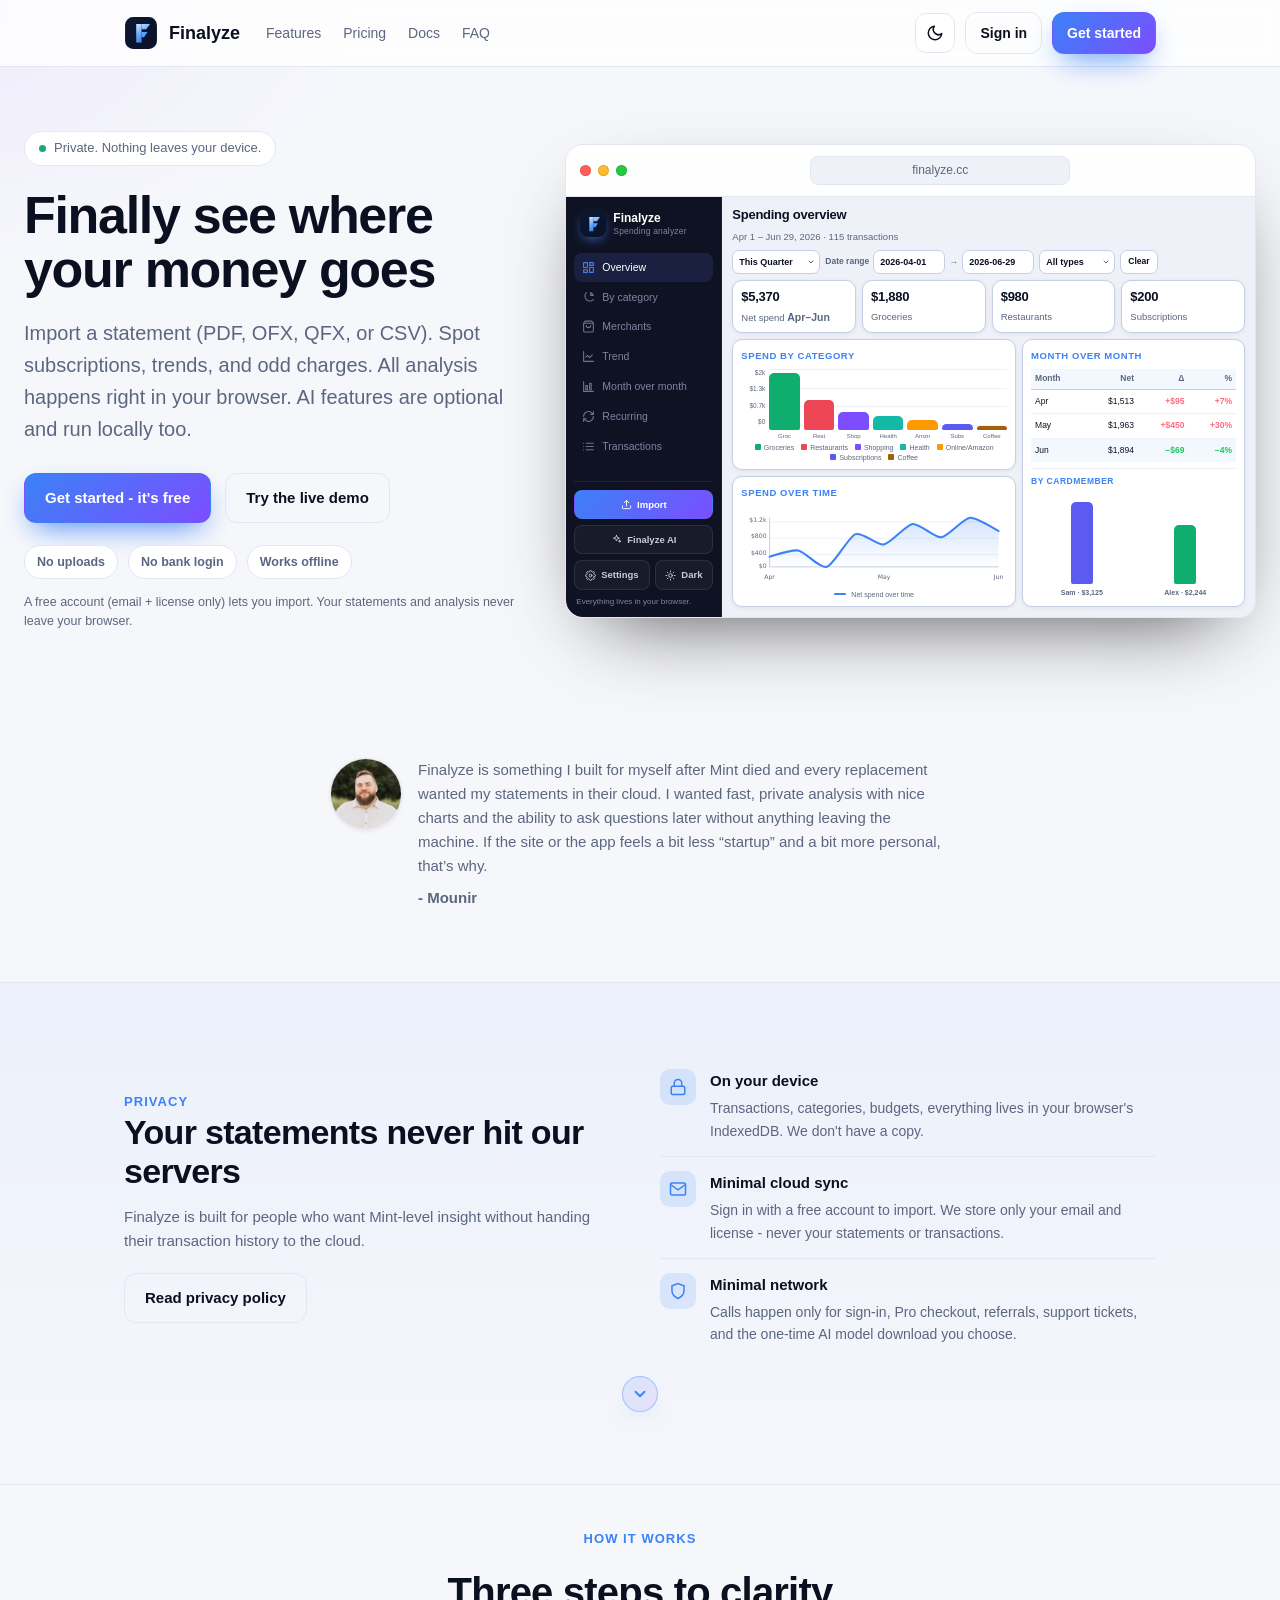
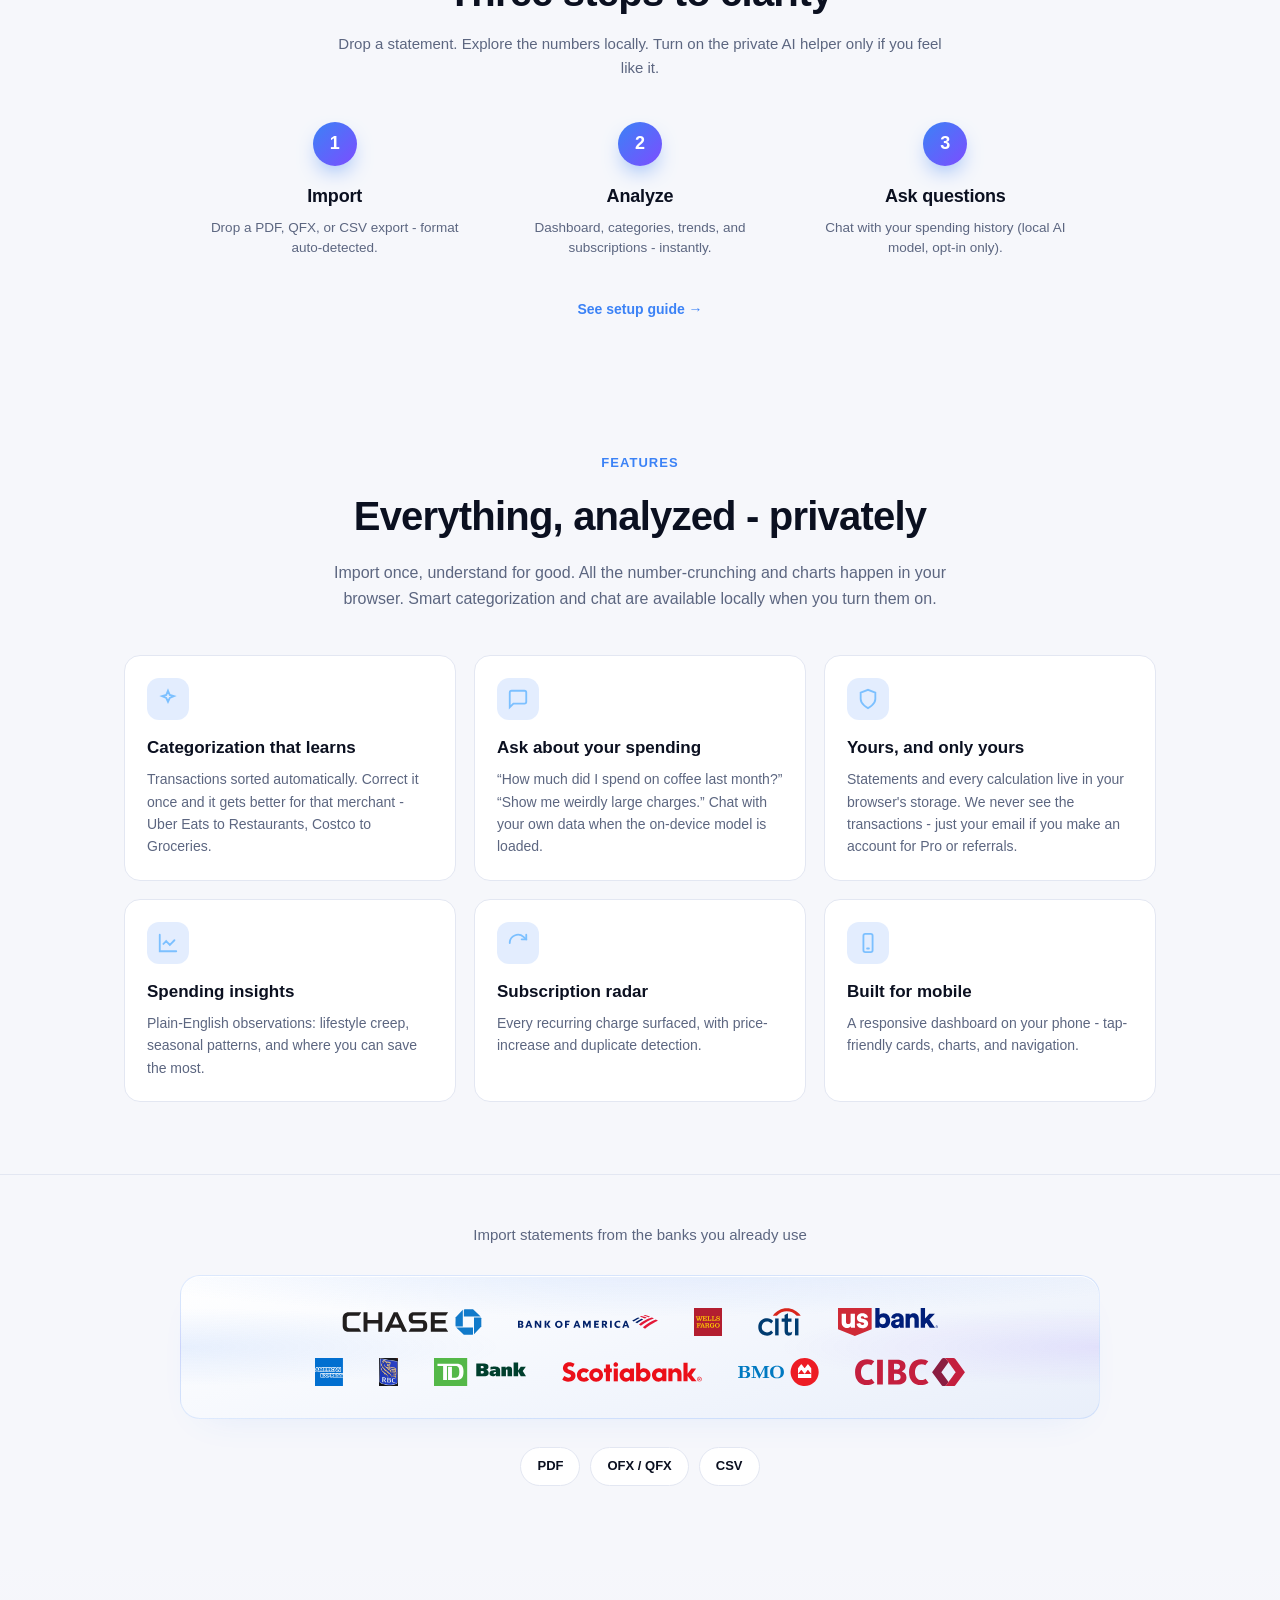
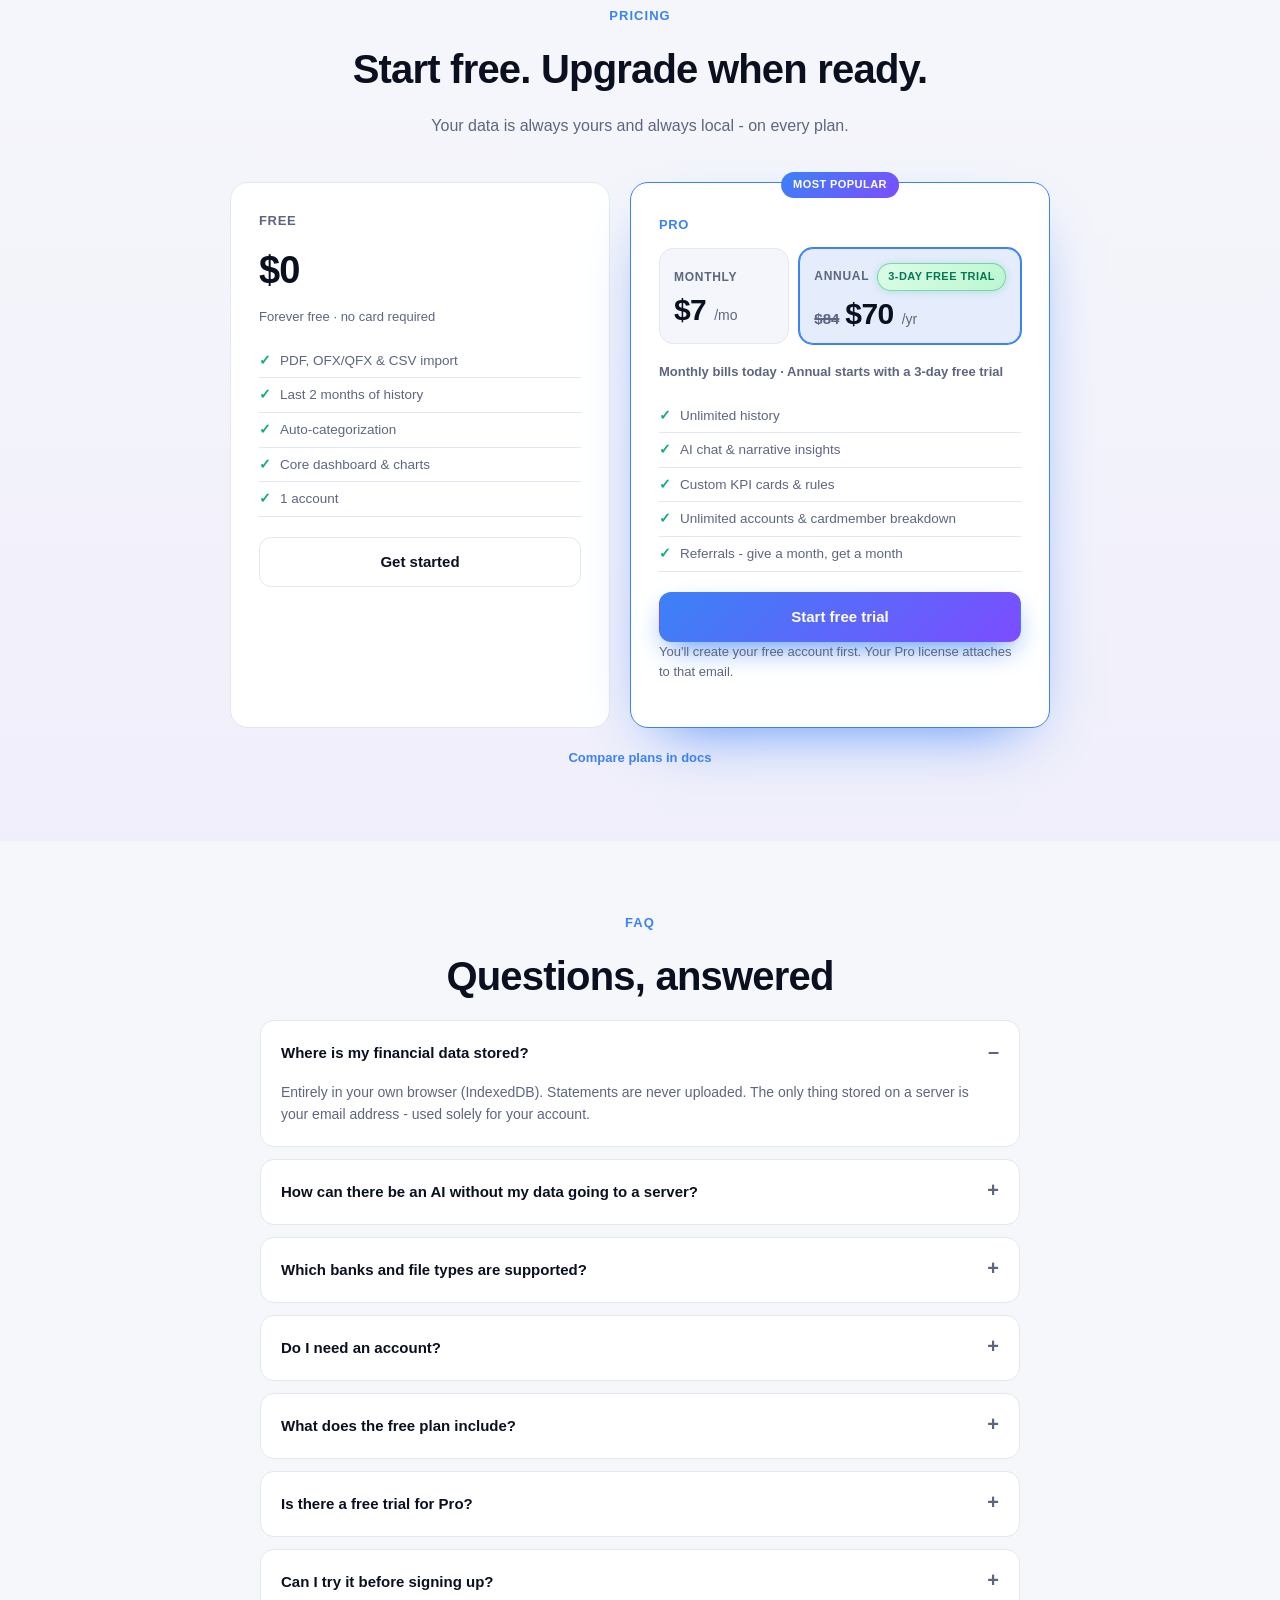
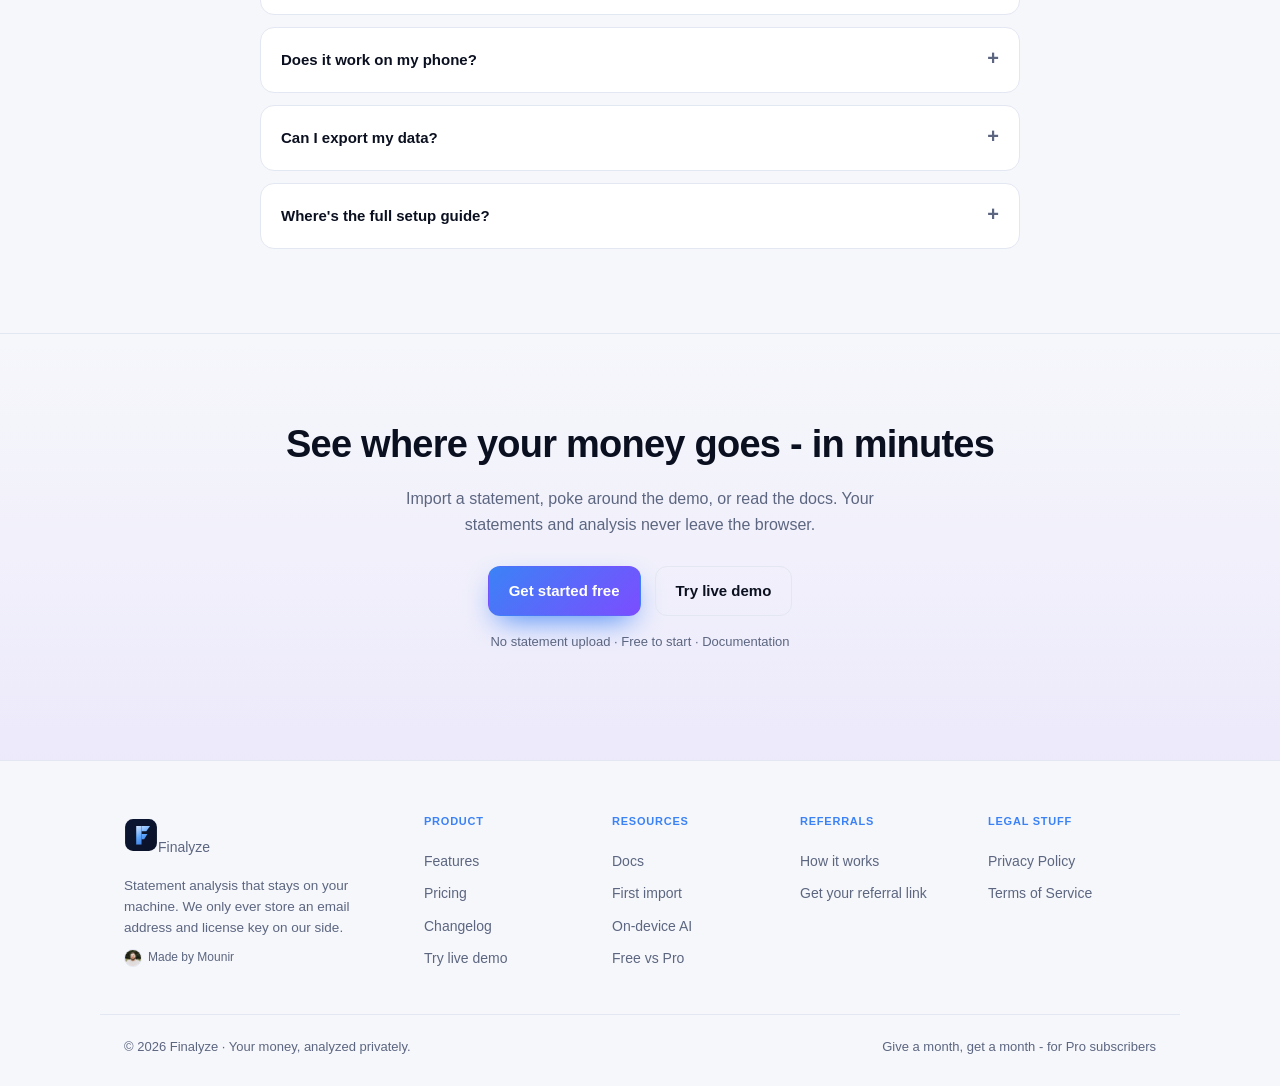
==== commit 16db4f75: "fix(copy): remove em dashes from all user-facing site text Replace em dashes with periods, colons, s" ====
--- a/index.html
+++ b/index.html
@@ -25,7 +25,7 @@
   <meta http-equiv="X-Frame-Options" content="SAMEORIGIN" />
   <meta name="referrer" content="strict-origin-when-cross-origin" />
   <meta http-equiv="Permissions-Policy" content="camera=(), microphone=(), geolocation=()" />
-  <link rel="stylesheet" href="landing.css?v=19" />
+  <link rel="stylesheet" href="landing.css?v=20" />
   <link rel="stylesheet" href="hero-mockup.css?v=19" />
   <!-- hero v7: side-by-side demo with interactive easter-egg chat -->
   <style>
@@ -843,7 +843,7 @@
             <span class="chip">No bank login</span>
             <span class="chip">Works offline</span>
           </div>
-          <p class="hero-account-note">A free account (email + license only) lets you import — your statements and analysis never leave your browser.</p>
+          <p class="hero-account-note">A free account (email + license only) lets you import. Your statements and analysis never leave your browser.</p>
         </div>
 
         <div class="appdemo fzdm-ready" id="how" aria-label="Finalyze dashboard preview">
@@ -1024,8 +1024,8 @@
                   </div>
                   <ul class="fzdm-ai-insights" id="fzdmAiInsightsView" hidden>
                     <li>You spent <b>$69 less</b> in June than May (<b>−4%</b>).</li>
-                    <li>Groceries is your top category at <b>$1,880</b> — Costco leads at <b>$641</b>.</li>
-                    <li>Found <b>5 subscriptions</b> (~<b>$67/mo</b>) — Spotify, Netflix, ChatGPT, Apple, Google.</li>
+                    <li>Groceries is your top category at <b>$1,880</b>; Costco leads at <b>$641</b>.</li>
+                    <li>Found <b>5 subscriptions</b> (~<b>$67/mo</b>): Spotify, Netflix, ChatGPT, Apple, Google.</li>
                     <li>Top merchant: <b>The Keg</b> at <b>$721</b> across 4 visits.</li>
                   </ul>
                   <p class="fzdm-ai-models" id="fzdmAiModelsView" hidden>These run locally in the real app (WebAssembly). Nothing is sent anywhere. You can enable the models from Settings once you're in the full demo.</p>
@@ -1044,7 +1044,7 @@
         <img src="assets/mounir.png" alt="Mounir" class="maker-photo" width="72" height="72" loading="lazy" />
         <div class="maker-copy">
           <p>Finalyze is something I built for myself after Mint died and every replacement wanted my statements in their cloud. I wanted fast, private analysis with nice charts and the ability to ask questions later without anything leaving the machine. If the site or the app feels a bit less “startup” and a bit more personal, that’s why.</p>
-          <p class="maker-sign">— Mounir</p>
+          <p class="maker-sign">- Mounir</p>
         </div>
       </div>
     </div>
@@ -1235,7 +1235,7 @@
             <li>Referrals - give a month, get a month</li>
           </ul>
           <a class="btn primary pro-checkout" id="proCheckout" href="/app?signup=1&amp;plan=pro-annual" style="width:100%;justify-content:center;">Start free trial</a>
-          <p class="micro pro-checkout-note">You'll create your free account first — your Pro license attaches to that email.</p>
+          <p class="micro pro-checkout-note">You'll create your free account first. Your Pro license attaches to that email.</p>
         </div>
       </div>
       <p class="price-foot price-foot-centered"><a href="/docs/#plans">Compare plans in docs</a></p>
@@ -1606,10 +1606,10 @@
 
       function replyFor(q) {
         var t = q.toLowerCase();
-        if (/coffee|cafe|latte|starbucks|tim/.test(t)) return 'You spent <b>$138</b> on coffee (Starbucks &amp; Tim Hortons) across Apr–Jun — about <b>$46/mo</b>.';
-        if (/subscription|recurring|netflix|spotify/.test(t)) return 'You have <b>5 subscriptions</b> (~<b>$67/mo</b>) — Spotify, Netflix, ChatGPT, Apple, and Google.';
+        if (/coffee|cafe|latte|starbucks|tim/.test(t)) return 'You spent <b>$138</b> on coffee (Starbucks &amp; Tim Hortons) across Apr–Jun, about <b>$46/mo</b>.';
+        if (/subscription|recurring|netflix|spotify/.test(t)) return 'You have <b>5 subscriptions</b> (~<b>$67/mo</b>): Spotify, Netflix, ChatGPT, Apple, and Google.';
         if (/transit|presto|bus|train|subway/.test(t)) return 'Transit (Presto &amp; Uber rides) is <b>$125</b> this quarter.';
-        if (/grocer|supermarket|costco|whole foods|trader/.test(t)) return 'Groceries total <b>$1,880</b> this quarter — Costco is your largest at <b>$641</b>.';
+        if (/grocer|supermarket|costco|whole foods|trader/.test(t)) return 'Groceries total <b>$1,880</b> this quarter; Costco is your largest at <b>$641</b>.';
         if (/dining|restaurant|eat out|uber eats|doordash/.test(t)) return 'Restaurants total <b>$980</b> this quarter, led by The Keg at <b>$721</b>.';
         if (/costco|keg|amazon|merchant|top shop/.test(t)) return 'Your top merchant is <b>The Keg</b> at <b>$721</b> across 4 visits.';
         if (/change|last month|compare|delta|more|less/.test(t)) return 'You spent <b>$69 less</b> in June than May (<b>−4%</b>). May was your biggest month.';
--- a/landing.css
+++ b/landing.css
@@ -1222,7 +1222,7 @@
   .fzdm-bars span { animation: none; transform: none; }
 }
 
-/* personal maker note — human element right after the hero to make the site feel like a person built it for real reasons (counters the polished/AI-generated impression) */
+/* personal maker note: human element right after the hero to make the site feel like a person built it for real reasons (counters the polished/AI-generated impression) */
 .maker-note {
   padding: 20px 0 32px;
 }
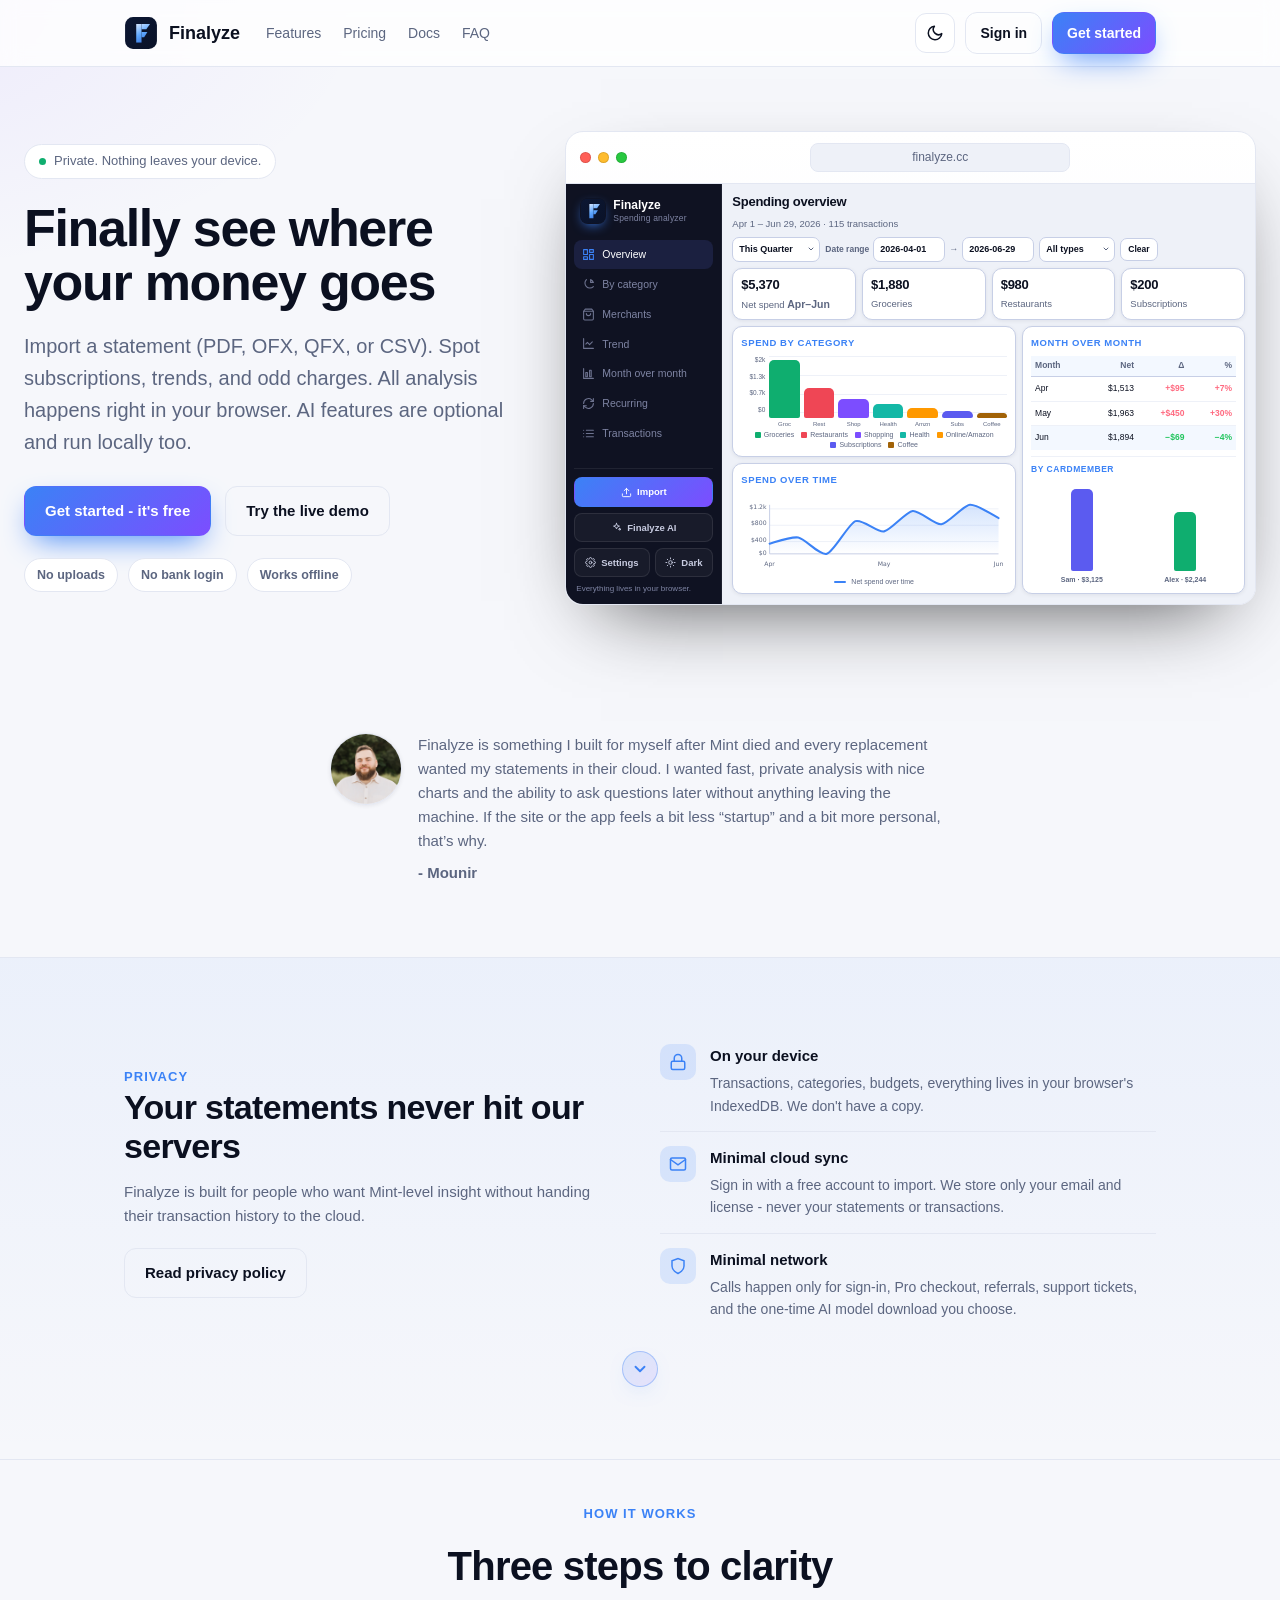
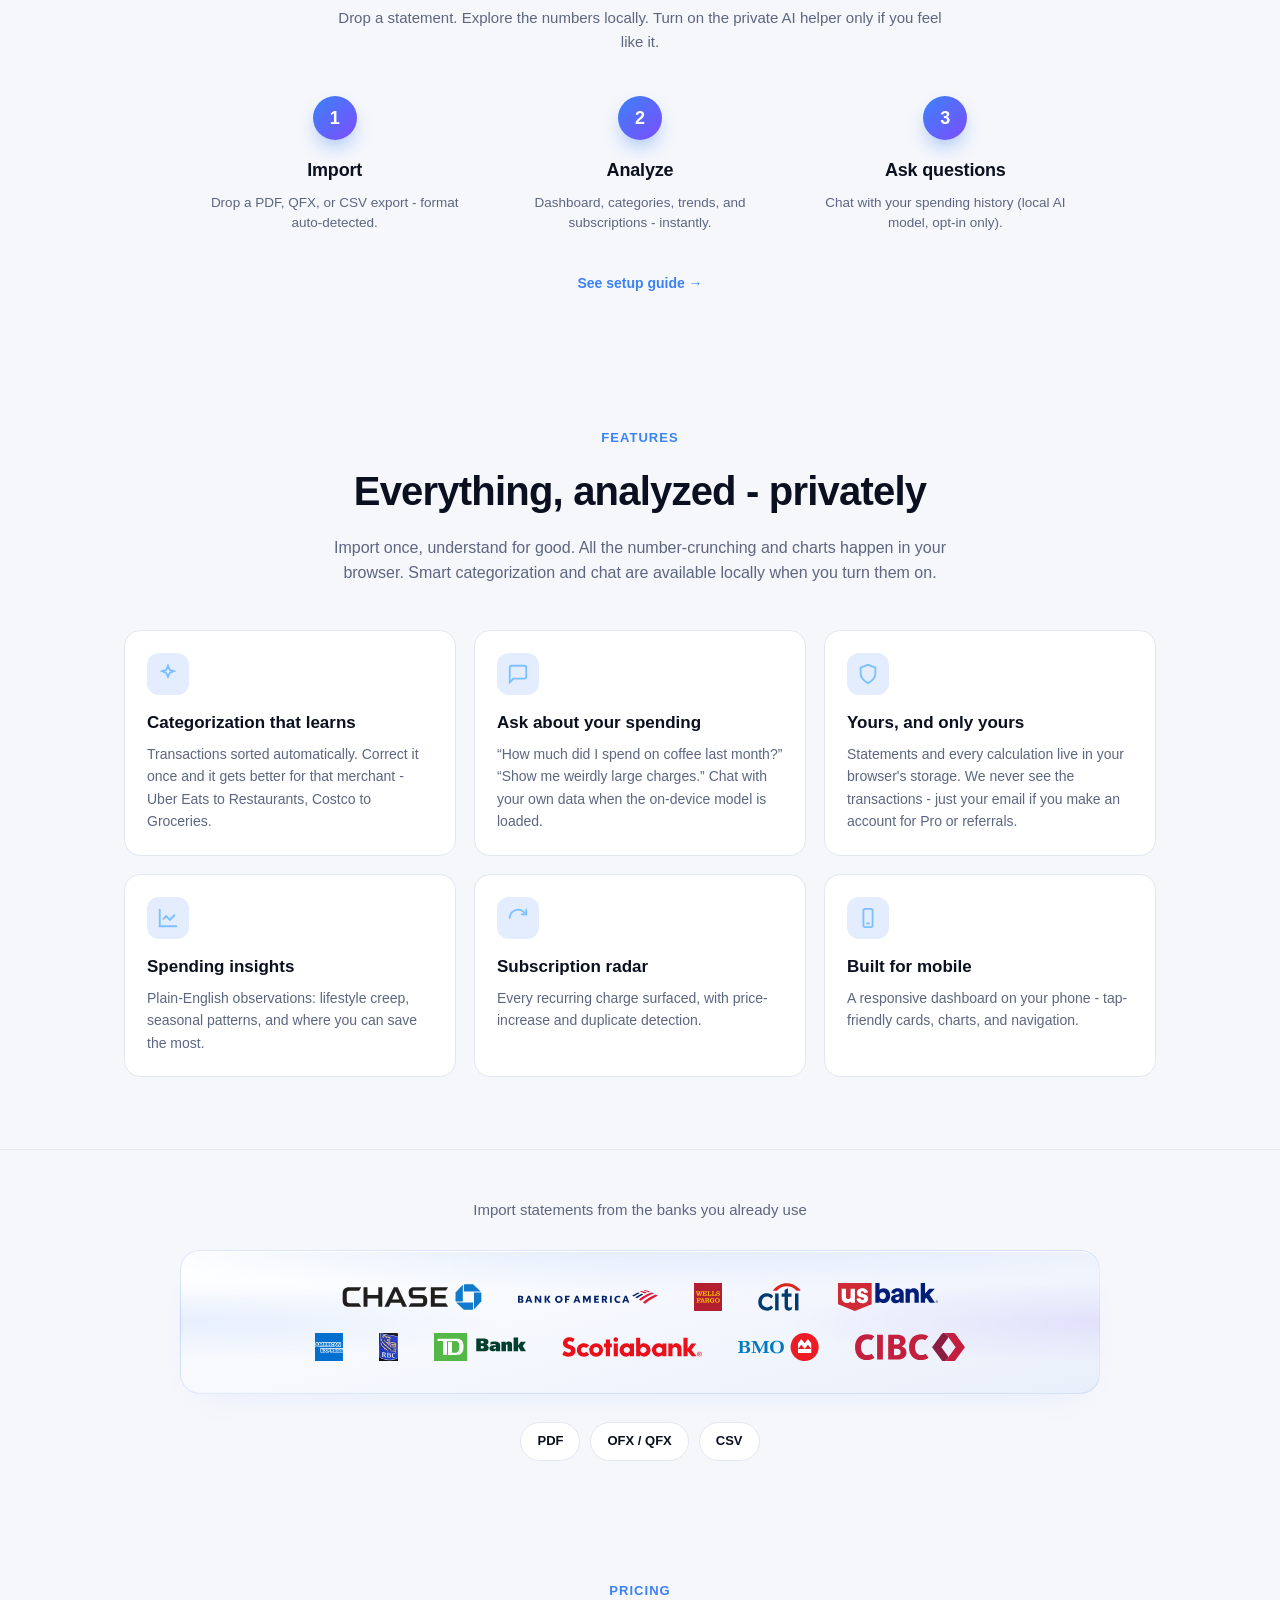
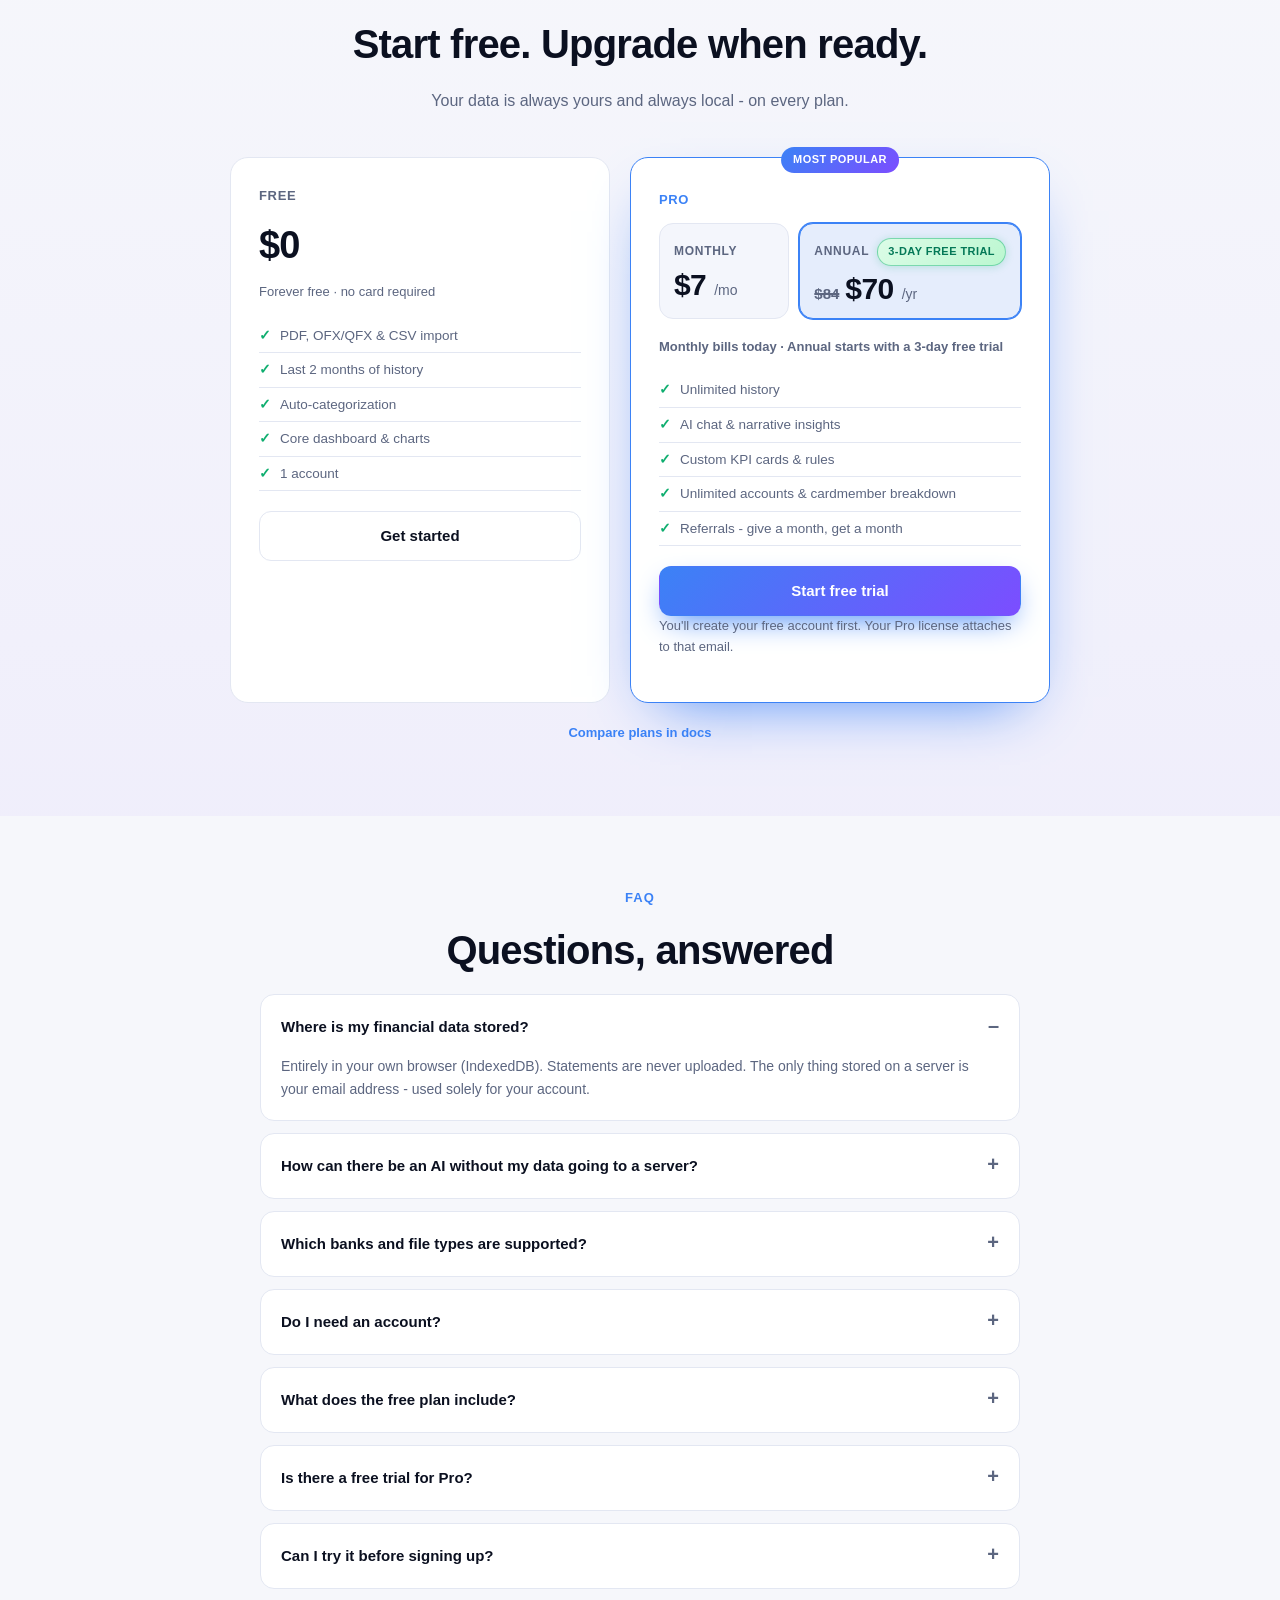
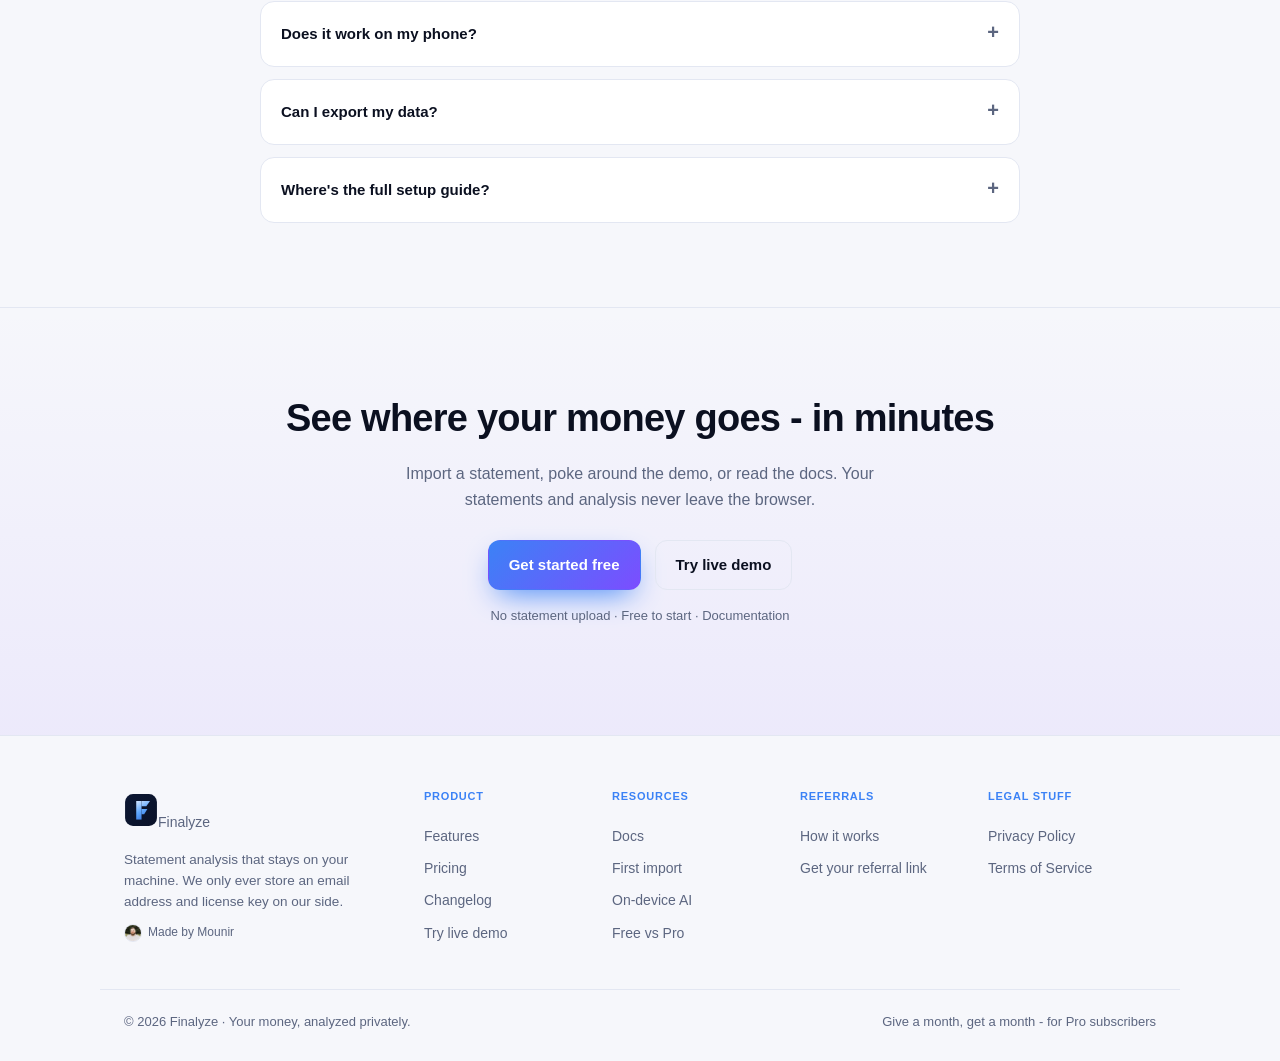
==== commit 4dd75ff2: "fix(landing): remove hero account note under privacy chips Co-authored-by: Cursor <cursoragent@curso" ====
--- a/index.html
+++ b/index.html
@@ -25,7 +25,7 @@
   <meta http-equiv="X-Frame-Options" content="SAMEORIGIN" />
   <meta name="referrer" content="strict-origin-when-cross-origin" />
   <meta http-equiv="Permissions-Policy" content="camera=(), microphone=(), geolocation=()" />
-  <link rel="stylesheet" href="landing.css?v=20" />
+  <link rel="stylesheet" href="landing.css?v=21" />
   <link rel="stylesheet" href="hero-mockup.css?v=19" />
   <!-- hero v7: side-by-side demo with interactive easter-egg chat -->
   <style>
@@ -843,7 +843,6 @@
             <span class="chip">No bank login</span>
             <span class="chip">Works offline</span>
           </div>
-          <p class="hero-account-note">A free account (email + license only) lets you import. Your statements and analysis never leave your browser.</p>
         </div>
 
         <div class="appdemo fzdm-ready" id="how" aria-label="Finalyze dashboard preview">
--- a/landing.css
+++ b/landing.css
@@ -221,13 +221,6 @@
   border-radius: 999px;
   border: 1px solid var(--line);
   background: var(--surface);
-}
-.hero-account-note {
-  margin: 14px 0 0;
-  font-size: 12.5px;
-  line-height: 1.5;
-  color: var(--muted);
-  max-width: 34rem;
 }
 .pro-trial-copy { margin: 4px 0 0; font-weight: 600; color: var(--ink-2, var(--muted)); }
 .pro-checkout-note { margin: 8px 0 0; }
